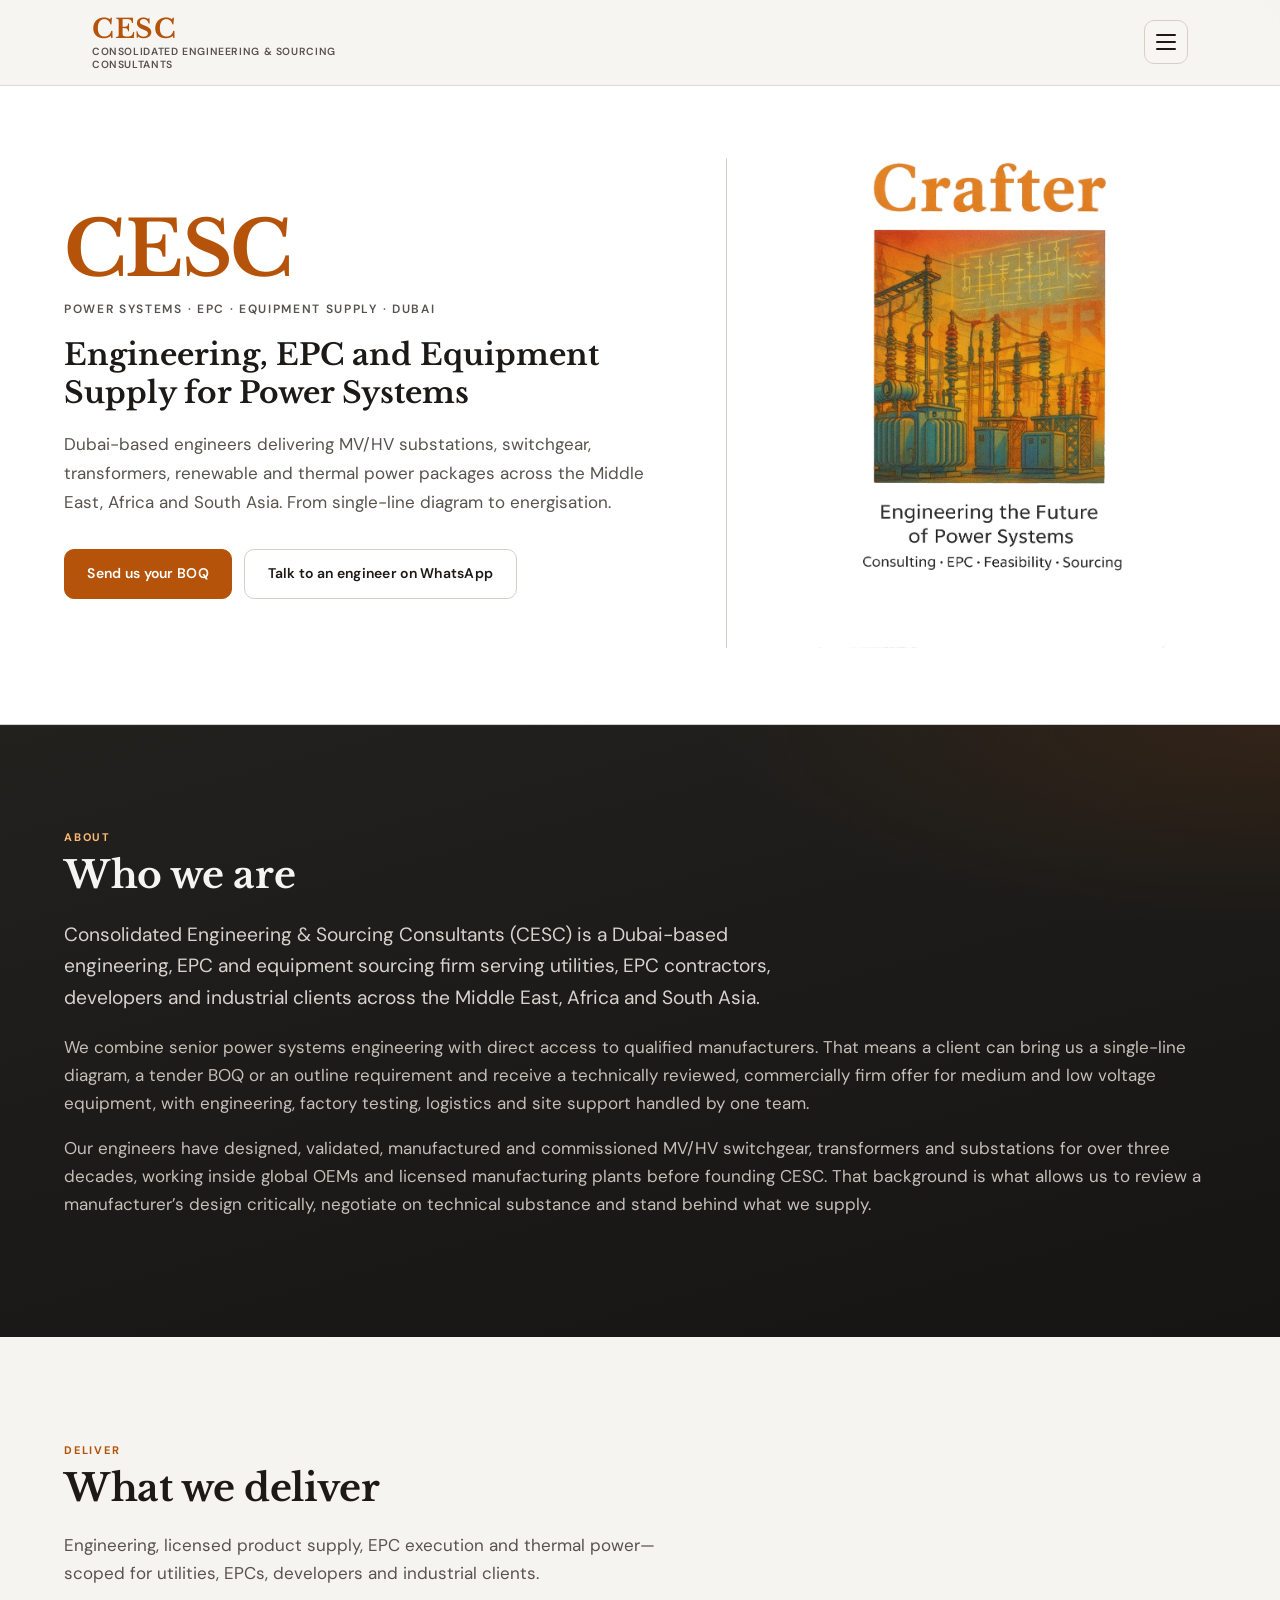
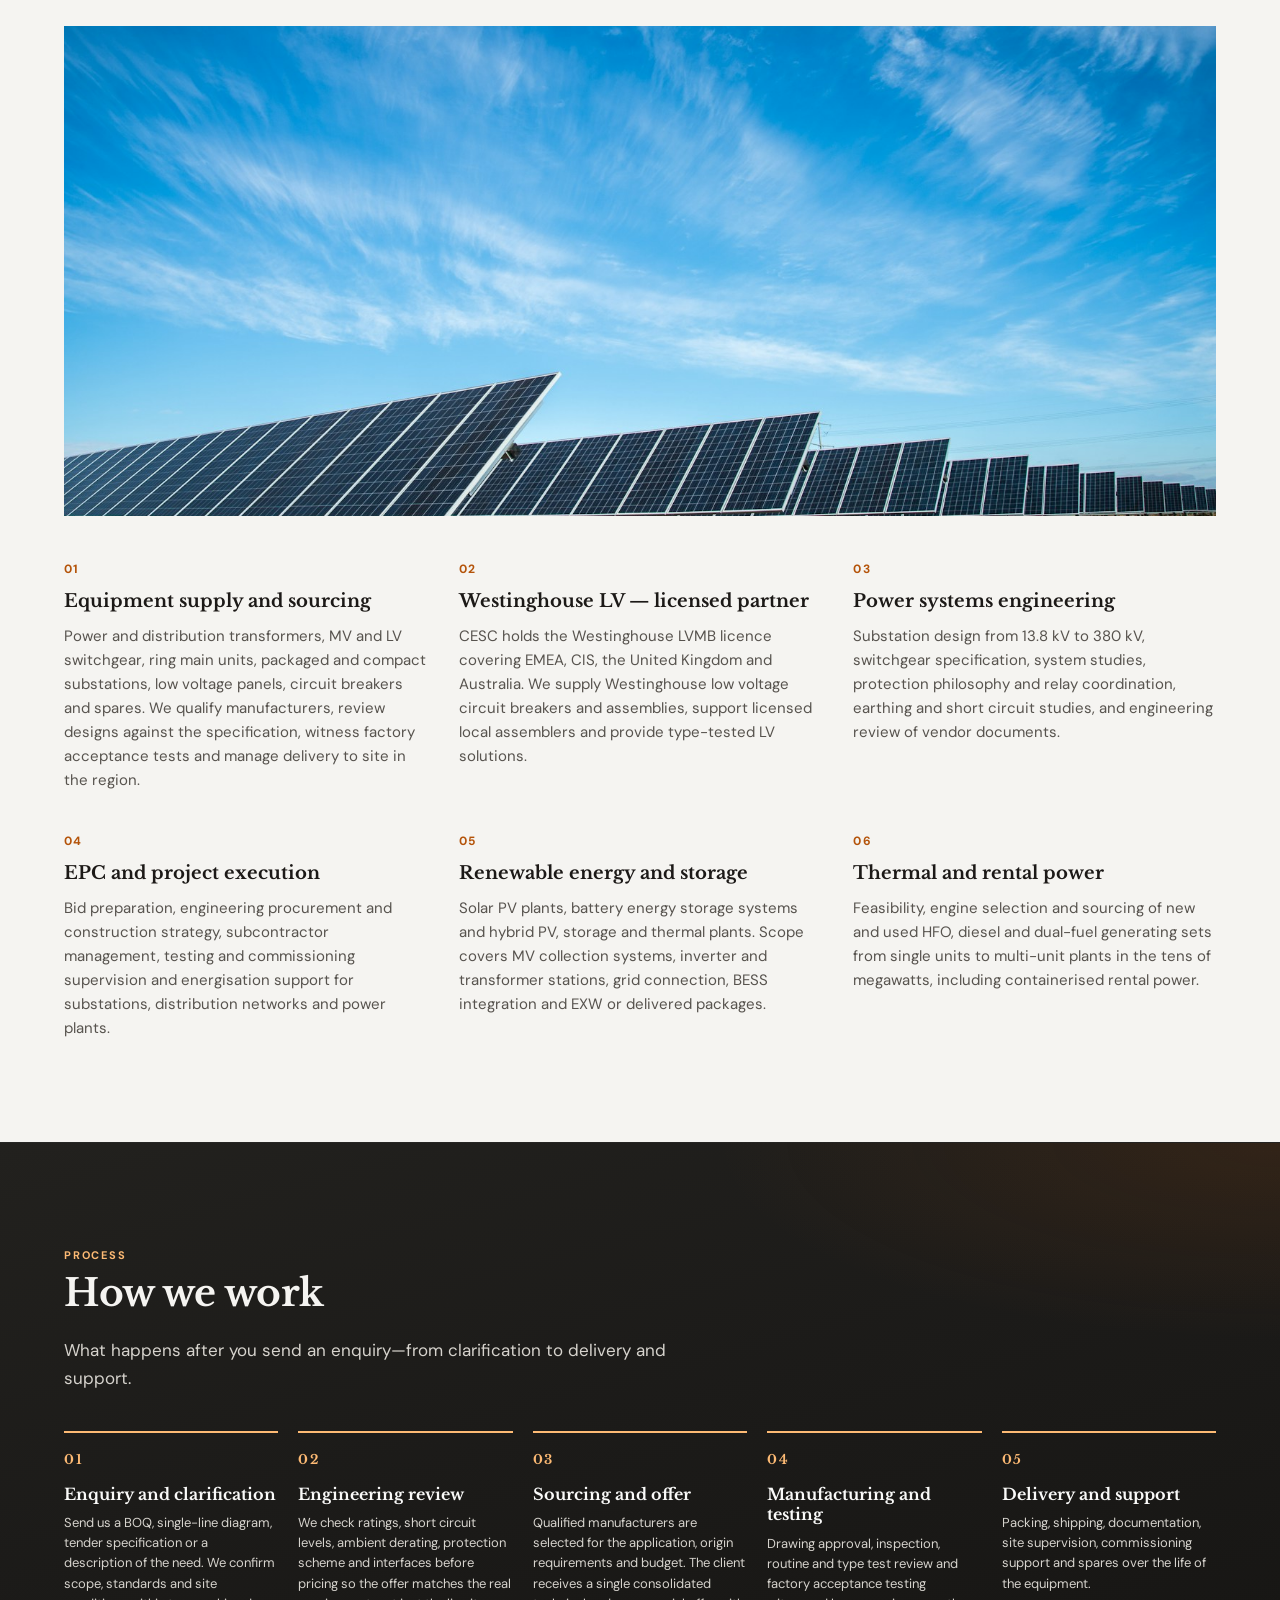
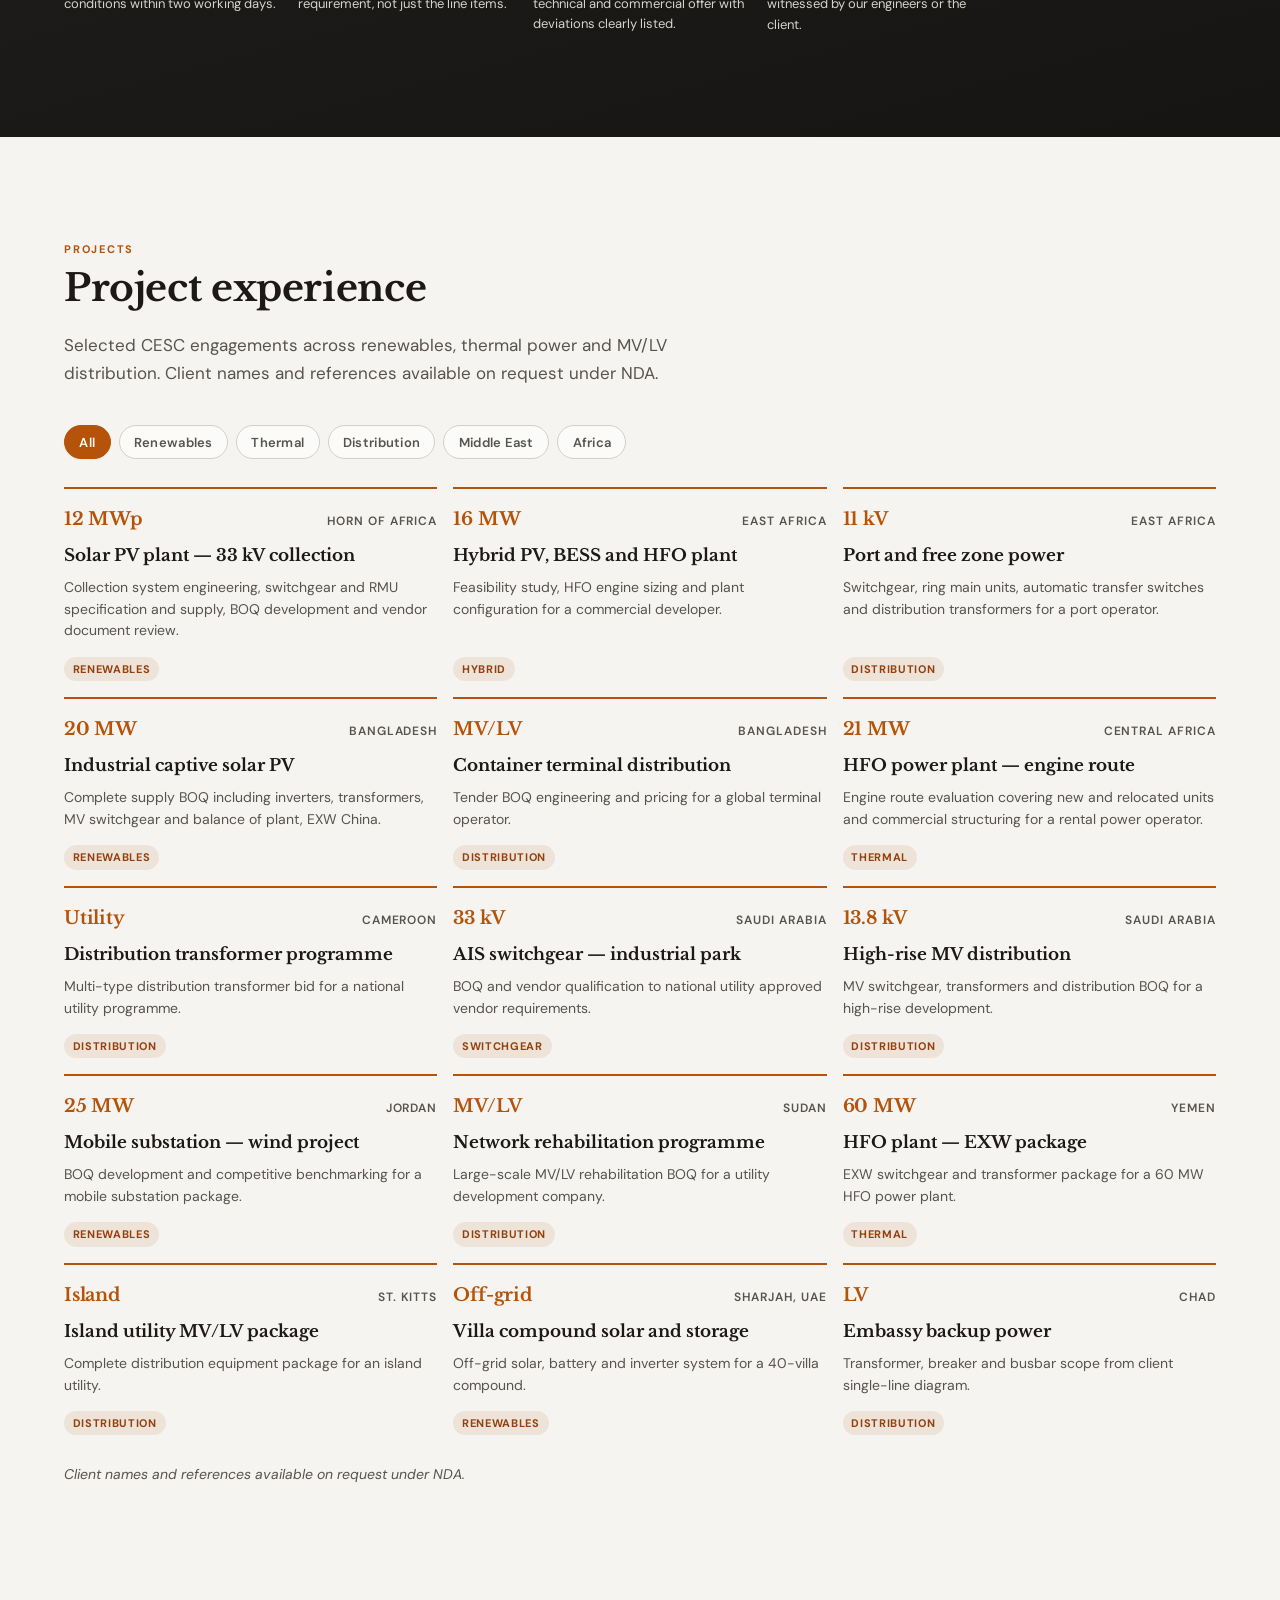
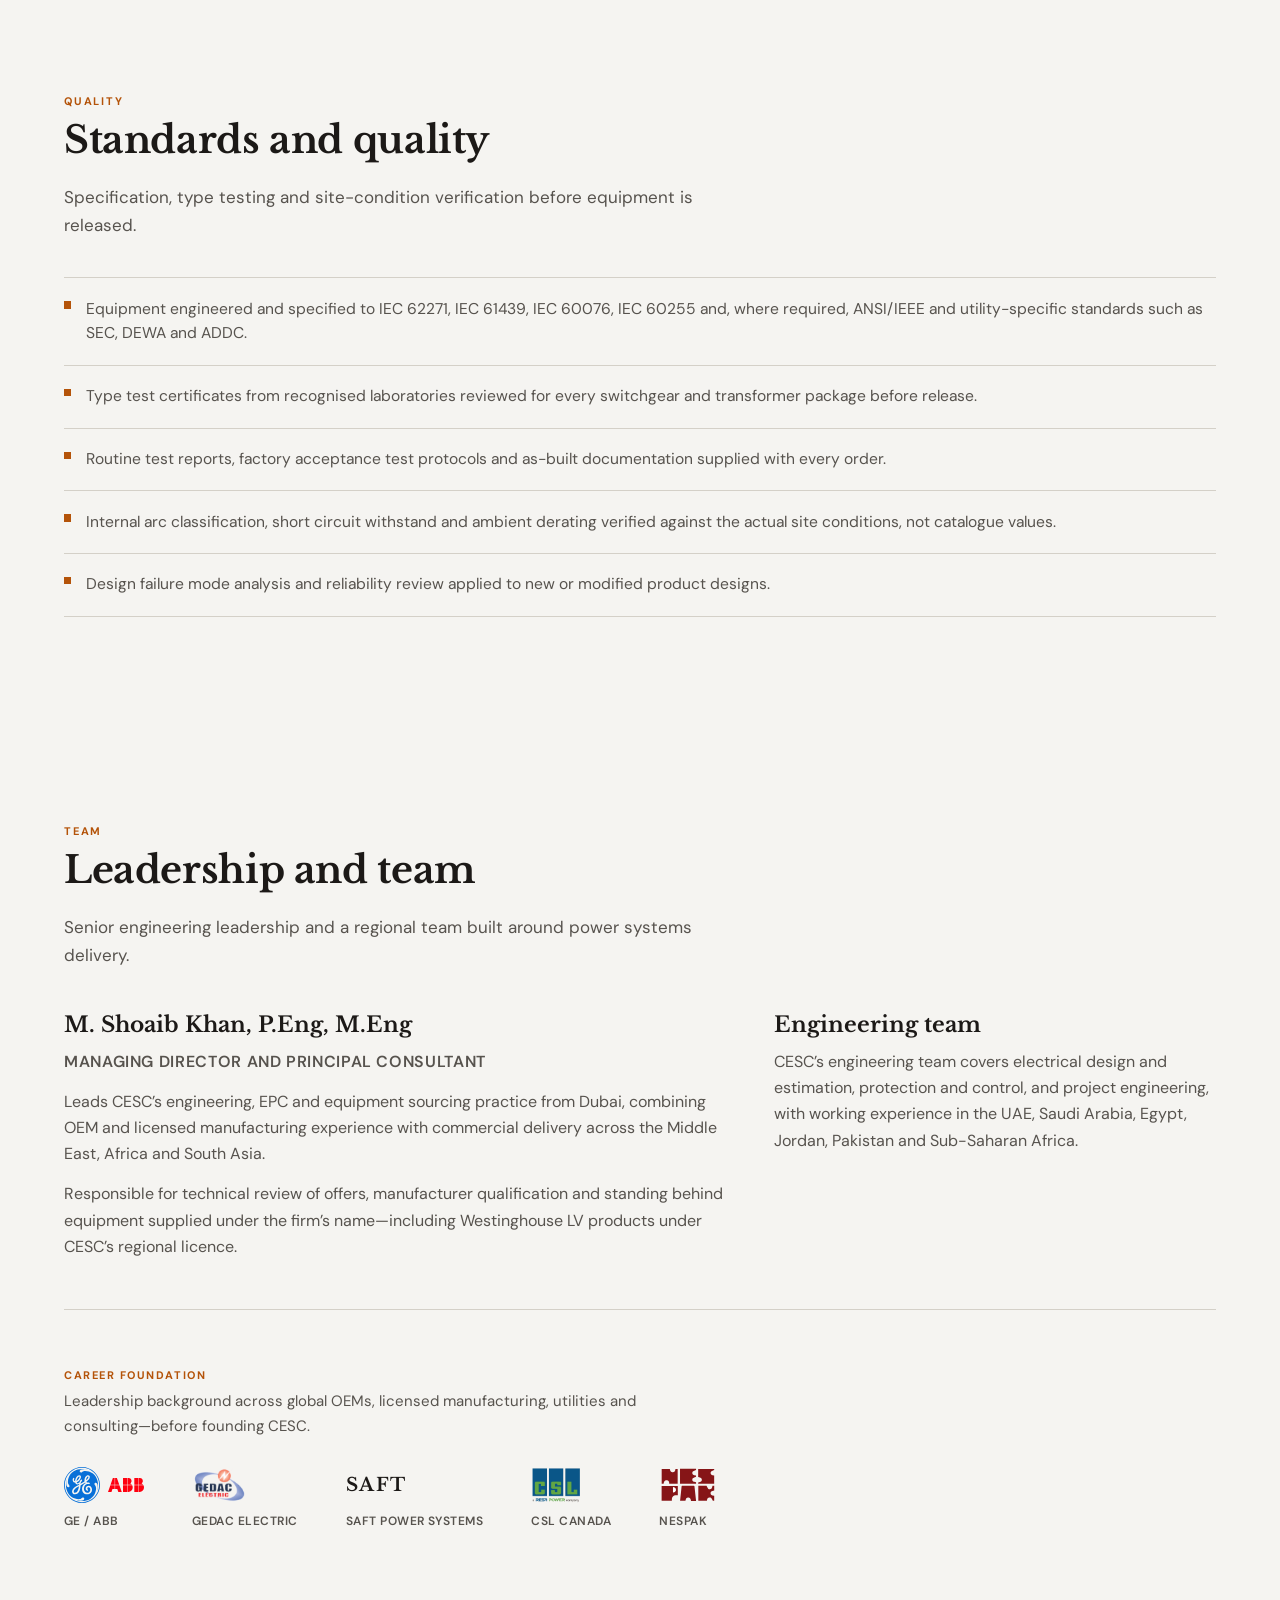
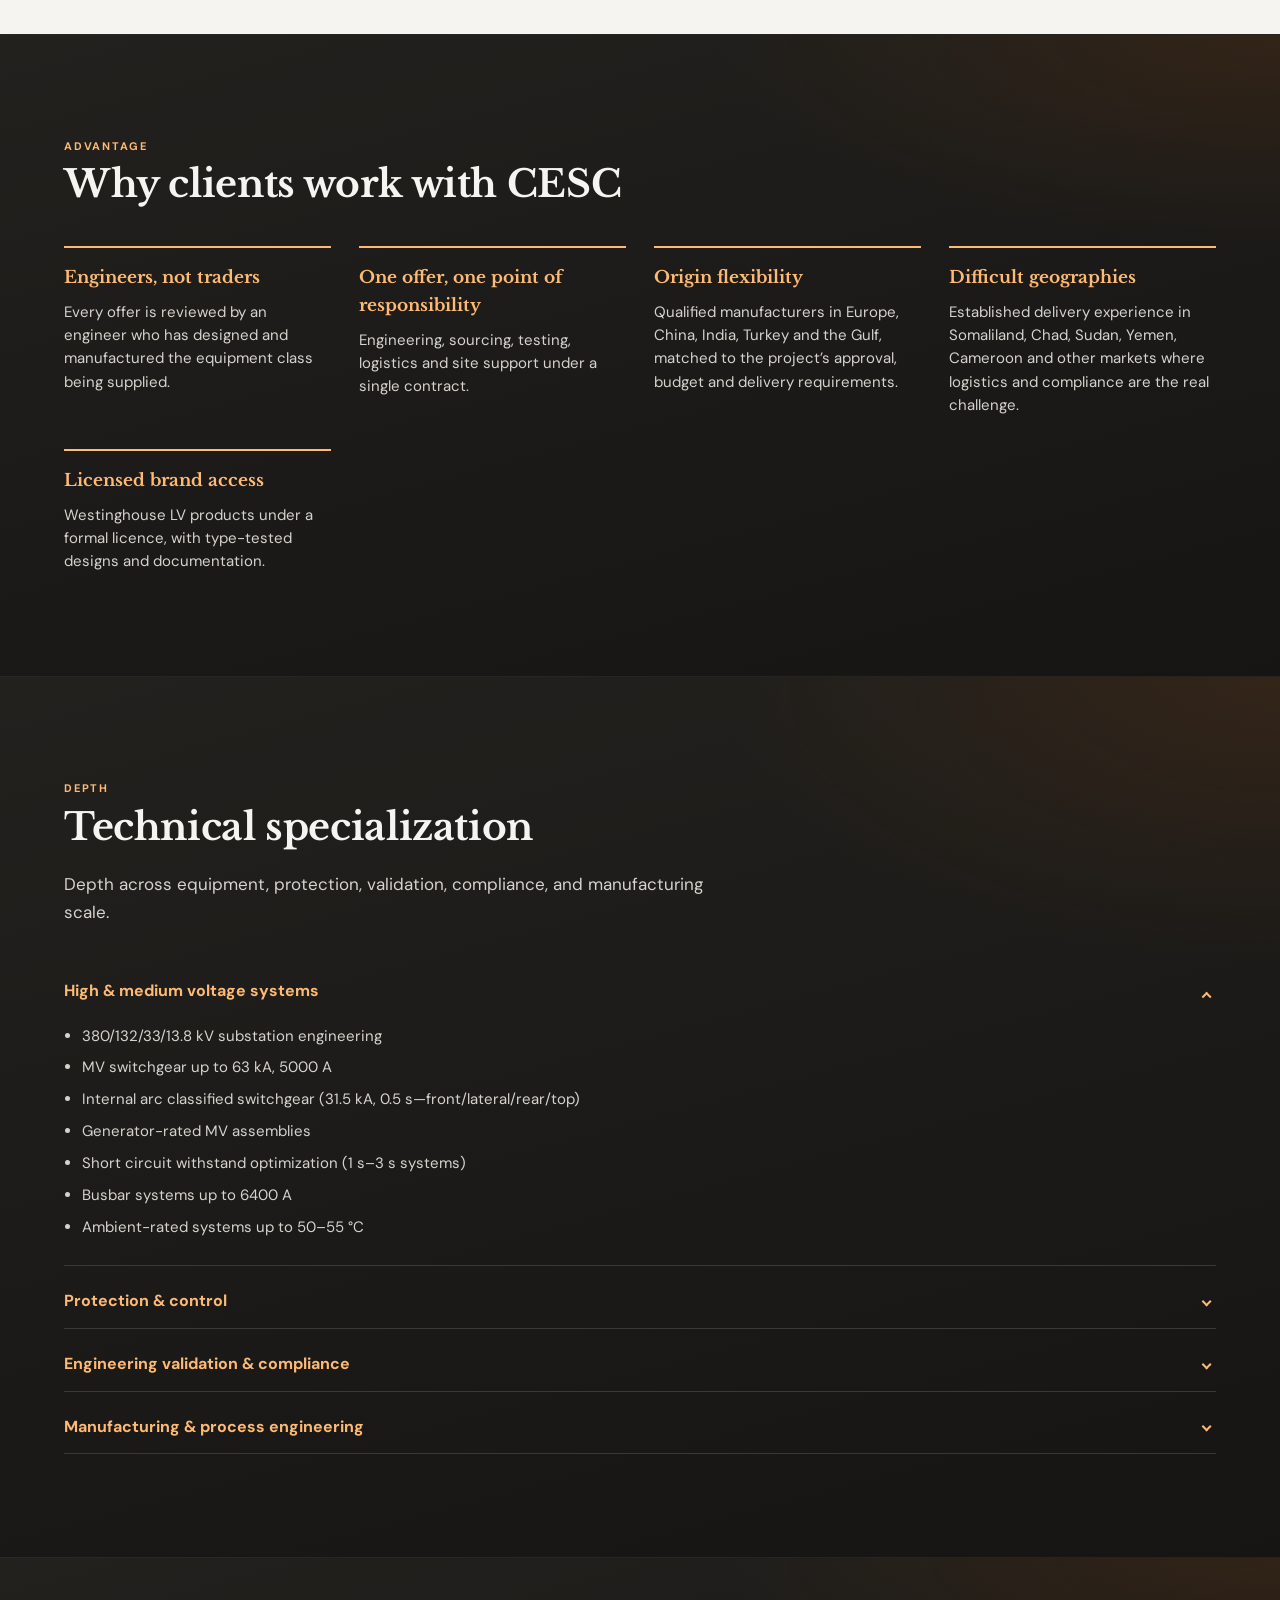
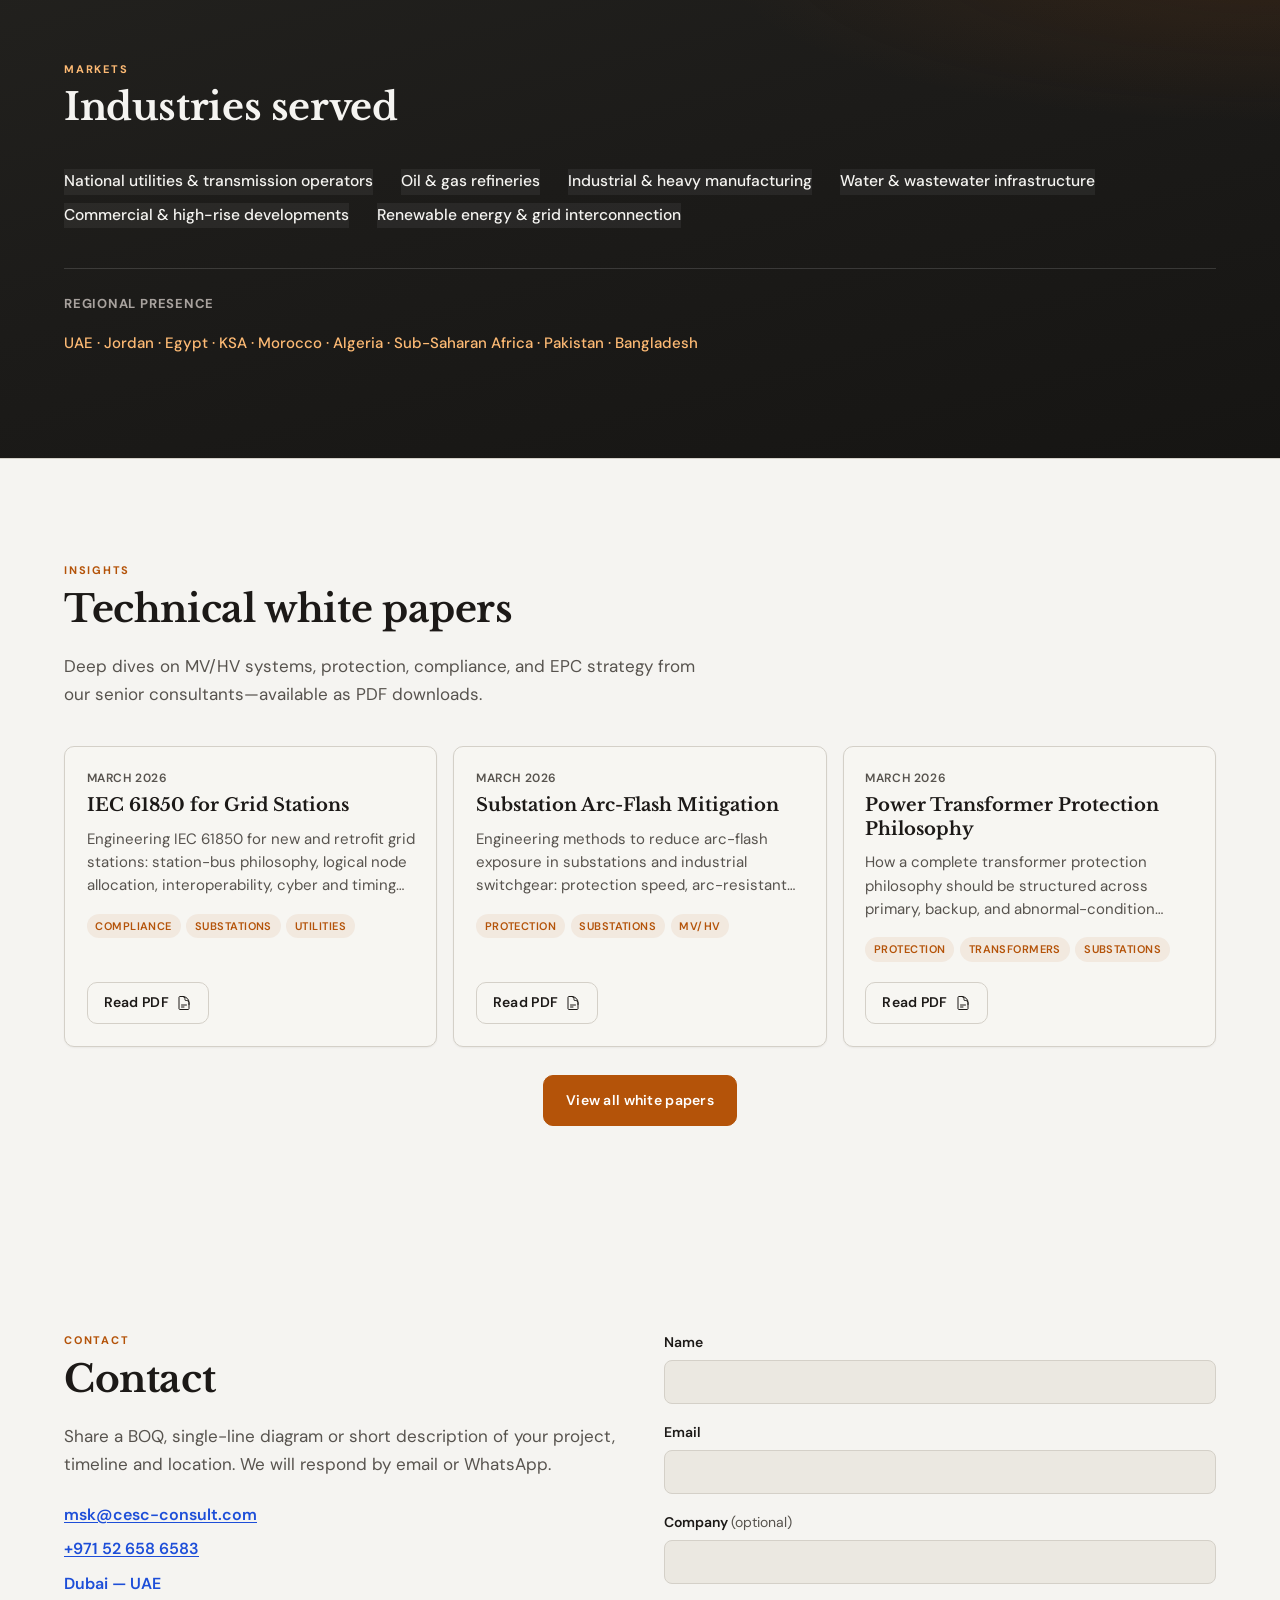
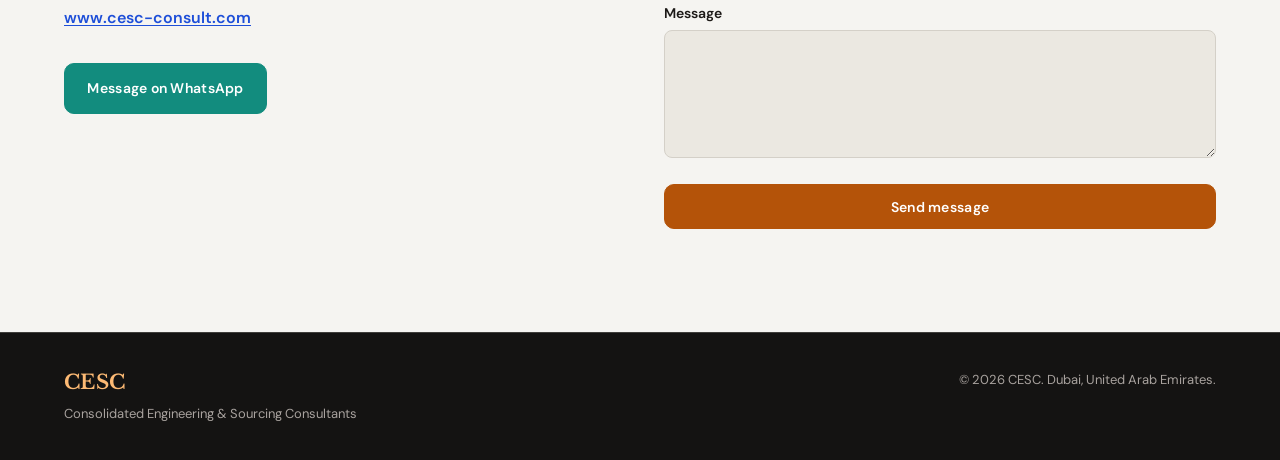
==== index.html @ c0171399 "Add a transparent PNG cutout of the hero brand artwork. Key out the flat gray field so only the lett" ====
<!DOCTYPE html>
<html lang="en">
<head>
  <meta charset="utf-8">
  <meta name="viewport" content="width=device-width, initial-scale=1">
  <title>Consolidated Engineering &amp; Sourcing Consultants (CESC) | Power Systems Engineering, EPC and Equipment Supply – Dubai</title>
  <meta name="description" content="CESC is a Dubai-based power systems engineering, EPC and equipment sourcing firm. MV/HV substations, switchgear, transformers, solar PV and BESS, HFO power plants and licensed Westinghouse LV products across the Middle East, Africa and South Asia.">
  <link rel="preconnect" href="https://fonts.googleapis.com">
  <link rel="preconnect" href="https://fonts.gstatic.com" crossorigin>
  <link href="https://fonts.googleapis.com/css2?family=DM+Sans:ital,opsz,wght@0,9..40,400;0,9..40,500;0,9..40,600;0,9..40,700;1,9..40,400&family=Libre+Baskerville:ital,wght@0,400;0,700;1,400&display=swap" rel="stylesheet">
  <link rel="stylesheet" href="styles.css">
</head>
<body>
  <a class="skip-link" href="#main">Skip to content</a>

  <div class="site-top" id="top">
    <div class="site-top-inner">
      <header class="site-header">
        <div class="header-inner">
          <a class="brand" href="#top" aria-label="Home">
            <span class="brand-mark">CESC</span>
            <span class="brand-sub">Consolidated Engineering &amp; Sourcing Consultants</span>
          </a>
          <button type="button" class="nav-toggle" aria-expanded="false" aria-controls="site-nav" aria-label="Open menu">
            <span class="nav-toggle-bar" aria-hidden="true"></span>
            <span class="nav-toggle-bar" aria-hidden="true"></span>
            <span class="nav-toggle-bar" aria-hidden="true"></span>
          </button>
        </div>
      </header>
      <!-- Sibling of sticky header (not inside it): fixed overlay uses the viewport on iOS/WebKit. -->
      <nav class="site-nav" id="site-nav" aria-label="Primary">
        <div class="site-nav__backdrop" aria-hidden="true"></div>
        <div class="site-nav__panel">
          <ul>
            <li><a href="#about">About</a></li>
            <li><a href="#services">What we deliver</a></li>
            <li><a href="#process">How we work</a></li>
            <li><a href="#projects">Projects</a></li>
            <li><a href="#standards">Standards</a></li>
            <li><a href="#leadership">Leadership</a></li>
            <li><a href="#why">Why CESC</a></li>
            <li><a href="whitepapers.html">White papers</a></li>
            <li><a href="#contact" class="nav-cta">Contact</a></li>
          </ul>
        </div>
      </nav>
    </div>
  </div>

  <main id="main">
    <section class="hero" aria-labelledby="hero-heading">
      <div class="hero-split">
        <div class="hero-content">
          <p class="hero-brand" aria-hidden="true">CESC</p>
          <p class="hero-eyebrow">Power Systems &middot; EPC &middot; Equipment Supply &middot; Dubai</p>
          <h1 id="hero-heading" class="hero-title">Engineering, EPC and Equipment Supply for Power Systems</h1>
          <p class="hero-lead">Dubai-based engineers delivering MV/HV substations, switchgear, transformers, renewable and thermal power packages across the Middle East, Africa and South Asia. From single-line diagram to energisation.</p>
          <div class="hero-actions">
            <a class="btn btn-primary" href="#contact">Send us your BOQ</a>
            <a class="btn btn-ghost" href="https://wa.me/971526586583?text=Hello%2C%20I%27d%20like%20to%20inquire%20about%20CESC%20services." target="_blank" rel="noopener noreferrer">Talk to an engineer on WhatsApp</a>
          </div>
        </div>
        <div class="hero-visual">
          <div class="hero-art-frame">
            <img src="assets/hero-brand.png" width="800" height="1200" alt="Power substation and electrical infrastructure illustration for CESC" decoding="async" fetchpriority="high">
          </div>
        </div>
      </div>
    </section>

    <section class="section section--dark section-about" id="about" aria-labelledby="about-heading">
      <div class="container">
        <div class="">
          <div class="section-heading">
            <span class="section-kicker">About</span>
            <h2 id="about-heading">Who we are</h2>
          </div>
          <p class="lead">Consolidated Engineering &amp; Sourcing Consultants (CESC) is a Dubai-based engineering, EPC and equipment sourcing firm serving utilities, EPC contractors, developers and industrial clients across the Middle East, Africa and South Asia.</p>
          <p>We combine senior power systems engineering with direct access to qualified manufacturers. That means a client can bring us a single-line diagram, a tender BOQ or an outline requirement and receive a technically reviewed, commercially firm offer for medium and low voltage equipment, with engineering, factory testing, logistics and site support handled by one team.</p>
          <p>Our engineers have designed, validated, manufactured and commissioned MV/HV switchgear, transformers and substations for over three decades, working inside global OEMs and licensed manufacturing plants before founding CESC. That background is what allows us to review a manufacturer&rsquo;s design critically, negotiate on technical substance and stand behind what we supply.</p>
        </div>
      </div>
    </section>

    <section class="section section--light section-services" id="services" aria-labelledby="services-heading">
      <div class="container">
        <div class="section-head">
          <div class="section-heading">
            <span class="section-kicker">Deliver</span>
            <h2 id="services-heading">What we deliver</h2>
          </div>
          <p class="section-intro">Engineering, licensed product supply, EPC execution and thermal power&mdash;scoped for utilities, EPCs, developers and industrial clients.</p>
        </div>
        <figure class="deliver-banner">
          <img src="assets/photos/services-banner.jpg" width="1600" height="1065" alt="Utility-scale solar array under sky, representing grid and renewable integration" decoding="async" loading="lazy">
        </figure>
        <ul class="deliver-grid">
          <li class="deliver-item">
            <span class="deliver-item__index" aria-hidden="true">01</span>
            <h3>Equipment supply and sourcing</h3>
            <p>Power and distribution transformers, MV and LV switchgear, ring main units, packaged and compact substations, low voltage panels, circuit breakers and spares. We qualify manufacturers, review designs against the specification, witness factory acceptance tests and manage delivery to site in the region.</p>
          </li>
          <li class="deliver-item">
            <span class="deliver-item__index" aria-hidden="true">02</span>
            <h3>Westinghouse LV &mdash; licensed partner</h3>
            <p>CESC holds the Westinghouse LVMB licence covering EMEA, CIS, the United Kingdom and Australia. We supply Westinghouse low voltage circuit breakers and assemblies, support licensed local assemblers and provide type-tested LV solutions.</p>
          </li>
          <li class="deliver-item">
            <span class="deliver-item__index" aria-hidden="true">03</span>
            <h3>Power systems engineering</h3>
            <p>Substation design from 13.8&nbsp;kV to 380&nbsp;kV, switchgear specification, system studies, protection philosophy and relay coordination, earthing and short circuit studies, and engineering review of vendor documents.</p>
          </li>
          <li class="deliver-item">
            <span class="deliver-item__index" aria-hidden="true">04</span>
            <h3>EPC and project execution</h3>
            <p>Bid preparation, engineering procurement and construction strategy, subcontractor management, testing and commissioning supervision and energisation support for substations, distribution networks and power plants.</p>
          </li>
          <li class="deliver-item">
            <span class="deliver-item__index" aria-hidden="true">05</span>
            <h3>Renewable energy and storage</h3>
            <p>Solar PV plants, battery energy storage systems and hybrid PV, storage and thermal plants. Scope covers MV collection systems, inverter and transformer stations, grid connection, BESS integration and EXW or delivered packages.</p>
          </li>
          <li class="deliver-item">
            <span class="deliver-item__index" aria-hidden="true">06</span>
            <h3>Thermal and rental power</h3>
            <p>Feasibility, engine selection and sourcing of new and used HFO, diesel and dual-fuel generating sets from single units to multi-unit plants in the tens of megawatts, including containerised rental power.</p>
          </li>
        </ul>
      </div>
    </section>

    <section class="section section--dark section-process" id="process" aria-labelledby="process-heading">
      <div class="container">
        <div class="section-head">
          <div class="section-heading">
            <span class="section-kicker">Process</span>
            <h2 id="process-heading">How we work</h2>
          </div>
          <p class="section-intro">What happens after you send an enquiry&mdash;from clarification to delivery and support.</p>
        </div>
        <ol class="process-steps">
          <li class="process-step">
            <span class="process-step__num" aria-hidden="true">01</span>
            <h3>Enquiry and clarification</h3>
            <p>Send us a BOQ, single-line diagram, tender specification or a description of the need. We confirm scope, standards and site conditions within two working days.</p>
          </li>
          <li class="process-step">
            <span class="process-step__num" aria-hidden="true">02</span>
            <h3>Engineering review</h3>
            <p>We check ratings, short circuit levels, ambient derating, protection scheme and interfaces before pricing so the offer matches the real requirement, not just the line items.</p>
          </li>
          <li class="process-step">
            <span class="process-step__num" aria-hidden="true">03</span>
            <h3>Sourcing and offer</h3>
            <p>Qualified manufacturers are selected for the application, origin requirements and budget. The client receives a single consolidated technical and commercial offer with deviations clearly listed.</p>
          </li>
          <li class="process-step">
            <span class="process-step__num" aria-hidden="true">04</span>
            <h3>Manufacturing and testing</h3>
            <p>Drawing approval, inspection, routine and type test review and factory acceptance testing witnessed by our engineers or the client.</p>
          </li>
          <li class="process-step">
            <span class="process-step__num" aria-hidden="true">05</span>
            <h3>Delivery and support</h3>
            <p>Packing, shipping, documentation, site supervision, commissioning support and spares over the life of the equipment.</p>
          </li>
        </ol>
      </div>
    </section>

    <section class="section section--light section-projects" id="projects" aria-labelledby="projects-heading">
      <div class="container">
        <header class="section-head">
          <div class="section-heading">
            <span class="section-kicker">Projects</span>
            <h2 id="projects-heading">Project experience</h2>
          </div>
          <p class="section-intro">Selected CESC engagements across renewables, thermal power and MV/LV distribution. Client names and references available on request under NDA.</p>
        </header>
        <div class="project-toolbar" role="group" aria-label="Filter projects by type">
          <button type="button" class="project-filter is-active" data-filter="all" aria-pressed="true">All</button>
          <button type="button" class="project-filter" data-filter="renewables" aria-pressed="false">Renewables</button>
          <button type="button" class="project-filter" data-filter="thermal" aria-pressed="false">Thermal</button>
          <button type="button" class="project-filter" data-filter="distribution" aria-pressed="false">Distribution</button>
          <button type="button" class="project-filter" data-filter="middle-east" aria-pressed="false">Middle East</button>
          <button type="button" class="project-filter" data-filter="africa" aria-pressed="false">Africa</button>
        </div>
        <ul class="project-grid" id="project-grid">
          <li class="project-card" data-tags="renewables africa">
            <div class="project-card__meta">
              <span class="project-card__metric">12 MWp</span>
              <span class="project-card__place">Horn of Africa</span>
            </div>
            <h3 class="project-card__title">Solar PV plant — 33&nbsp;kV collection</h3>
            <p class="project-card__body">Collection system engineering, switchgear and RMU specification and supply, BOQ development and vendor document review.</p>
            <span class="project-card__tag">Renewables</span>
          </li>
          <li class="project-card" data-tags="renewables thermal africa">
            <div class="project-card__meta">
              <span class="project-card__metric">16 MW</span>
              <span class="project-card__place">East Africa</span>
            </div>
            <h3 class="project-card__title">Hybrid PV, BESS and HFO plant</h3>
            <p class="project-card__body">Feasibility study, HFO engine sizing and plant configuration for a commercial developer.</p>
            <span class="project-card__tag">Hybrid</span>
          </li>
          <li class="project-card" data-tags="distribution africa">
            <div class="project-card__meta">
              <span class="project-card__metric">11 kV</span>
              <span class="project-card__place">East Africa</span>
            </div>
            <h3 class="project-card__title">Port and free zone power</h3>
            <p class="project-card__body">Switchgear, ring main units, automatic transfer switches and distribution transformers for a port operator.</p>
            <span class="project-card__tag">Distribution</span>
          </li>
          <li class="project-card" data-tags="renewables">
            <div class="project-card__meta">
              <span class="project-card__metric">20 MW</span>
              <span class="project-card__place">Bangladesh</span>
            </div>
            <h3 class="project-card__title">Industrial captive solar PV</h3>
            <p class="project-card__body">Complete supply BOQ including inverters, transformers, MV switchgear and balance of plant, EXW China.</p>
            <span class="project-card__tag">Renewables</span>
          </li>
          <li class="project-card" data-tags="distribution">
            <div class="project-card__meta">
              <span class="project-card__metric">MV/LV</span>
              <span class="project-card__place">Bangladesh</span>
            </div>
            <h3 class="project-card__title">Container terminal distribution</h3>
            <p class="project-card__body">Tender BOQ engineering and pricing for a global terminal operator.</p>
            <span class="project-card__tag">Distribution</span>
          </li>
          <li class="project-card" data-tags="thermal africa">
            <div class="project-card__meta">
              <span class="project-card__metric">21 MW</span>
              <span class="project-card__place">Central Africa</span>
            </div>
            <h3 class="project-card__title">HFO power plant — engine route</h3>
            <p class="project-card__body">Engine route evaluation covering new and relocated units and commercial structuring for a rental power operator.</p>
            <span class="project-card__tag">Thermal</span>
          </li>
          <li class="project-card" data-tags="distribution africa">
            <div class="project-card__meta">
              <span class="project-card__metric">Utility</span>
              <span class="project-card__place">Cameroon</span>
            </div>
            <h3 class="project-card__title">Distribution transformer programme</h3>
            <p class="project-card__body">Multi-type distribution transformer bid for a national utility programme.</p>
            <span class="project-card__tag">Distribution</span>
          </li>
          <li class="project-card" data-tags="distribution middle-east">
            <div class="project-card__meta">
              <span class="project-card__metric">33 kV</span>
              <span class="project-card__place">Saudi Arabia</span>
            </div>
            <h3 class="project-card__title">AIS switchgear — industrial park</h3>
            <p class="project-card__body">BOQ and vendor qualification to national utility approved vendor requirements.</p>
            <span class="project-card__tag">Switchgear</span>
          </li>
          <li class="project-card" data-tags="distribution middle-east">
            <div class="project-card__meta">
              <span class="project-card__metric">13.8 kV</span>
              <span class="project-card__place">Saudi Arabia</span>
            </div>
            <h3 class="project-card__title">High-rise MV distribution</h3>
            <p class="project-card__body">MV switchgear, transformers and distribution BOQ for a high-rise development.</p>
            <span class="project-card__tag">Distribution</span>
          </li>
          <li class="project-card" data-tags="renewables middle-east">
            <div class="project-card__meta">
              <span class="project-card__metric">25 MW</span>
              <span class="project-card__place">Jordan</span>
            </div>
            <h3 class="project-card__title">Mobile substation — wind project</h3>
            <p class="project-card__body">BOQ development and competitive benchmarking for a mobile substation package.</p>
            <span class="project-card__tag">Renewables</span>
          </li>
          <li class="project-card" data-tags="distribution africa">
            <div class="project-card__meta">
              <span class="project-card__metric">MV/LV</span>
              <span class="project-card__place">Sudan</span>
            </div>
            <h3 class="project-card__title">Network rehabilitation programme</h3>
            <p class="project-card__body">Large-scale MV/LV rehabilitation BOQ for a utility development company.</p>
            <span class="project-card__tag">Distribution</span>
          </li>
          <li class="project-card" data-tags="thermal middle-east">
            <div class="project-card__meta">
              <span class="project-card__metric">60 MW</span>
              <span class="project-card__place">Yemen</span>
            </div>
            <h3 class="project-card__title">HFO plant — EXW package</h3>
            <p class="project-card__body">EXW switchgear and transformer package for a 60&nbsp;MW HFO power plant.</p>
            <span class="project-card__tag">Thermal</span>
          </li>
          <li class="project-card" data-tags="distribution">
            <div class="project-card__meta">
              <span class="project-card__metric">Island</span>
              <span class="project-card__place">St. Kitts</span>
            </div>
            <h3 class="project-card__title">Island utility MV/LV package</h3>
            <p class="project-card__body">Complete distribution equipment package for an island utility.</p>
            <span class="project-card__tag">Distribution</span>
          </li>
          <li class="project-card" data-tags="renewables middle-east">
            <div class="project-card__meta">
              <span class="project-card__metric">Off-grid</span>
              <span class="project-card__place">Sharjah, UAE</span>
            </div>
            <h3 class="project-card__title">Villa compound solar and storage</h3>
            <p class="project-card__body">Off-grid solar, battery and inverter system for a 40-villa compound.</p>
            <span class="project-card__tag">Renewables</span>
          </li>
          <li class="project-card" data-tags="distribution africa">
            <div class="project-card__meta">
              <span class="project-card__metric">LV</span>
              <span class="project-card__place">Chad</span>
            </div>
            <h3 class="project-card__title">Embassy backup power</h3>
            <p class="project-card__body">Transformer, breaker and busbar scope from client single-line diagram.</p>
            <span class="project-card__tag">Distribution</span>
          </li>
        </ul>
        <p class="projects-empty" id="projects-empty" hidden>No projects match this filter.</p>
        <p class="projects-note">Client names and references available on request under NDA.</p>
      </div>
    </section>

    <section class="section section--light section-standards" id="standards" aria-labelledby="standards-heading">
      <div class="container">
        <div class="section-head">
          <div class="section-heading">
            <span class="section-kicker">Quality</span>
            <h2 id="standards-heading">Standards and quality</h2>
          </div>
          <p class="section-intro">Specification, type testing and site-condition verification before equipment is released.</p>
        </div>
        <ul class="standards-list">
          <li>Equipment engineered and specified to IEC&nbsp;62271, IEC&nbsp;61439, IEC&nbsp;60076, IEC&nbsp;60255 and, where required, ANSI/IEEE and utility-specific standards such as SEC, DEWA and ADDC.</li>
          <li>Type test certificates from recognised laboratories reviewed for every switchgear and transformer package before release.</li>
          <li>Routine test reports, factory acceptance test protocols and as-built documentation supplied with every order.</li>
          <li>Internal arc classification, short circuit withstand and ambient derating verified against the actual site conditions, not catalogue values.</li>
          <li>Design failure mode analysis and reliability review applied to new or modified product designs.</li>
        </ul>
      </div>
    </section>

    <section class="section section--light section-leadership" id="leadership" aria-labelledby="leadership-heading">
      <div class="container">
        <div class="section-head">
          <div class="section-heading">
            <span class="section-kicker">Team</span>
            <h2 id="leadership-heading">Leadership and team</h2>
          </div>
          <p class="section-intro">Senior engineering leadership and a regional team built around power systems delivery.</p>
        </div>
        <div class="leadership-layout">
          <article class="leadership-md">
            <h3>M. Shoaib Khan, P.Eng, M.Eng</h3>
            <p class="leadership-md__role">Managing Director and Principal Consultant</p>
            <p>Leads CESC&rsquo;s engineering, EPC and equipment sourcing practice from Dubai, combining OEM and licensed manufacturing experience with commercial delivery across the Middle East, Africa and South Asia.</p>
            <p>Responsible for technical review of offers, manufacturer qualification and standing behind equipment supplied under the firm&rsquo;s name&mdash;including Westinghouse LV products under CESC&rsquo;s regional licence.</p>
          </article>
          <article class="leadership-team-copy">
            <h3>Engineering team</h3>
            <p>CESC&rsquo;s engineering team covers electrical design and estimation, protection and control, and project engineering, with working experience in the UAE, Saudi Arabia, Egypt, Jordan, Pakistan and Sub-Saharan Africa.</p>
          </article>
        </div>
        <div class="logo-strip-block">
          <p class="logo-strip-label">Career foundation</p>
          <p class="logo-strip-intro">Leadership background across global OEMs, licensed manufacturing, utilities and consulting&mdash;before founding CESC.</p>
          <ul class="logo-strip" aria-label="Organizations from leadership careers">
            <li>
              <div class="logo-strip__marks">
                <img src="assets/logos/ge.svg" width="72" height="72" alt="General Electric" decoding="async" loading="lazy">
                <img src="assets/logos/abb.svg" width="72" height="72" alt="ABB" decoding="async" loading="lazy">
              </div>
              <span>GE / ABB</span>
            </li>
            <li>
              <img src="assets/logos/gedac.png" width="120" height="48" alt="Gedac Electric" decoding="async" loading="lazy">
              <span>Gedac Electric</span>
            </li>
            <li>
              <span class="logo-strip__textmark" aria-hidden="true">SAFT</span>
              <span>SAFT Power Systems</span>
            </li>
            <li>
              <picture>
                <source srcset="assets/logos/csl.avif" type="image/avif">
                <img src="assets/logos/csl.png" width="120" height="48" alt="Commercial Switchgear Limited" decoding="async" loading="lazy">
              </picture>
              <span>CSL Canada</span>
            </li>
            <li>
              <img src="assets/logos/nespak.svg" width="120" height="48" alt="NESPAK" decoding="async" loading="lazy">
              <span>NESPAK</span>
            </li>
          </ul>
        </div>
      </div>
    </section>

    <section class="section section--dark section-why" id="why" aria-labelledby="why-heading">
      <div class="container">
        <div class="section-head">
          <div class="section-heading">
            <span class="section-kicker">Advantage</span>
            <h2 id="why-heading">Why clients work with CESC</h2>
          </div>
        </div>
        <ul class="why-list">
          <li>
            <h3>Engineers, not traders</h3>
            <p>Every offer is reviewed by an engineer who has designed and manufactured the equipment class being supplied.</p>
          </li>
          <li>
            <h3>One offer, one point of responsibility</h3>
            <p>Engineering, sourcing, testing, logistics and site support under a single contract.</p>
          </li>
          <li>
            <h3>Origin flexibility</h3>
            <p>Qualified manufacturers in Europe, China, India, Turkey and the Gulf, matched to the project&rsquo;s approval, budget and delivery requirements.</p>
          </li>
          <li>
            <h3>Difficult geographies</h3>
            <p>Established delivery experience in Somaliland, Chad, Sudan, Yemen, Cameroon and other markets where logistics and compliance are the real challenge.</p>
          </li>
          <li>
            <h3>Licensed brand access</h3>
            <p>Westinghouse LV products under a formal licence, with type-tested designs and documentation.</p>
          </li>
        </ul>
      </div>
    </section>

    <section class="section section--dark section-expertise" id="expertise" aria-labelledby="expertise-heading">
      <div class="container">
        <div class="section-head">
          <div class="section-heading">
            <span class="section-kicker">Depth</span>
            <h2 id="expertise-heading">Technical specialization</h2>
          </div>
          <p class="section-intro">Depth across equipment, protection, validation, compliance, and manufacturing scale.</p>
        </div>
        <div class="expertise-accordion-stack" role="region" aria-label="Technical specialization topics">
          <details class="expertise-accordion" open>
            <summary class="expertise-accordion__summary">High &amp; medium voltage systems</summary>
            <div class="expertise-accordion__body">
              <ul>
                <li>380/132/33/13.8&nbsp;kV substation engineering</li>
                <li>MV switchgear up to 63&nbsp;kA, 5000&nbsp;A</li>
                <li>Internal arc classified switchgear (31.5&nbsp;kA, 0.5&nbsp;s&mdash;front/lateral/rear/top)</li>
                <li>Generator-rated MV assemblies</li>
                <li>Short circuit withstand optimization (1&nbsp;s&ndash;3&nbsp;s systems)</li>
                <li>Busbar systems up to 6400&nbsp;A</li>
                <li>Ambient-rated systems up to 50&ndash;55&nbsp;&deg;C</li>
              </ul>
            </div>
          </details>
          <details class="expertise-accordion">
            <summary class="expertise-accordion__summary">Protection &amp; control</summary>
            <div class="expertise-accordion__body">
              <ul>
                <li>Protection philosophy development</li>
                <li>Relay coordination and interlocking architecture</li>
                <li>Striker fuse monitoring integration</li>
                <li>IEC / ANSI compliance validation</li>
                <li>Utility approval and certification strategy</li>
                <li>Testing, commissioning, and site energization supervision</li>
              </ul>
            </div>
          </details>
          <details class="expertise-accordion">
            <summary class="expertise-accordion__summary">Engineering validation &amp; compliance</summary>
            <div class="expertise-accordion__body">
              <ul>
                <li>Type testing supervision and certification review</li>
                <li>DFMEA / PFMEA implementation</li>
                <li>MTBF performance optimization</li>
                <li>Design verification and re-engineering for cost-performance balance</li>
                <li>Arc mitigation methodologies</li>
                <li>Regulatory compliance (ISO, CSA, UL, OSHA)</li>
              </ul>
            </div>
          </details>
          <details class="expertise-accordion">
            <summary class="expertise-accordion__summary">Manufacturing &amp; process engineering</summary>
            <div class="expertise-accordion__body">
              <ul>
                <li>Manufacturing facility leadership (10,000+ m<sup>2</sup> scale operations)</li>
                <li>Development engineering and new product introduction</li>
                <li>CAPEX planning and control (multi-million-dollar budgets)</li>
                <li>Production line restructuring and lead-time reduction</li>
                <li>Inventory and material flow optimization</li>
                <li>Facilities maintenance strategy</li>
              </ul>
            </div>
          </details>
        </div>
      </div>
    </section>

    <section class="section section--dark section-industries" id="industries" aria-labelledby="industries-heading">
      <div class="container">
        <div class="section-head">
          <div class="section-heading">
            <span class="section-kicker">Markets</span>
            <h2 id="industries-heading">Industries served</h2>
          </div>
        </div>
        <ul class="industry-tags">
          <li>National utilities &amp; transmission operators</li>
          <li>Oil &amp; gas refineries</li>
          <li>Industrial &amp; heavy manufacturing</li>
          <li>Water &amp; wastewater infrastructure</li>
          <li>Commercial &amp; high-rise developments</li>
          <li>Renewable energy &amp; grid interconnection</li>
        </ul>
        <div class="regions">
          <h3 class="h3-quiet">Regional presence</h3>
          <p>UAE &middot; Jordan &middot; Egypt &middot; KSA &middot; Morocco &middot; Algeria &middot; Sub-Saharan Africa &middot; Pakistan &middot; Bangladesh</p>
        </div>
      </div>
    </section>

    <section class="section section--light section-whitepapers-teaser" id="whitepapers" aria-labelledby="whitepapers-heading">
      <div class="container">
        <header class="section-head">
          <div class="section-heading">
            <span class="section-kicker">Insights</span>
            <h2 id="whitepapers-heading">Technical white papers</h2>
          </div>
          <p class="section-intro">Deep dives on MV/HV systems, protection, compliance, and EPC strategy from our senior consultants&mdash;available as PDF downloads.</p>
        </header>
        <div class="whitepapers-teaser-grid" id="featured-whitepapers" aria-labelledby="whitepapers-heading"></div>
        <p class="whitepapers-teaser-cta">
          <a class="btn btn-primary" href="whitepapers.html">View all white papers</a>
        </p>
      </div>
    </section>

    <section class="section section--light section-contact" id="contact" aria-labelledby="contact-heading">
      <div class="container contact-layout">
        <div class="contact-copy">
          <div class="section-heading">
            <span class="section-kicker">Contact</span>
            <h2 id="contact-heading">Contact</h2>
          </div>
          <p>Share a BOQ, single-line diagram or short description of your project, timeline and location. We will respond by email or WhatsApp.</p>
          <ul class="contact-details">
            <li><a href="mailto:msk@cesc-consult.com">msk@cesc-consult.com</a></li>
            <li><a href="tel:+971526586583">+971 52 658 6583</a></li>
            <li><span class="contact-location">Dubai &mdash; UAE</span></li>
            <li><a href="https://www.cesc-consult.com" rel="noopener">www.cesc-consult.com</a></li>
          </ul>
          <a class="btn btn-whatsapp" href="https://wa.me/971526586583?text=Hello%2C%20I%27d%20like%20to%20inquire%20about%20CESC%20services." target="_blank" rel="noopener noreferrer">Message on WhatsApp</a>
        </div>
        <div class="contact-form-wrap">
          <!-- Form uses FormSubmit: first submission triggers a confirmation email to msk@cesc-consult.com -->
          <form class="contact-form" action="https://formsubmit.co/msk@cesc-consult.com" method="POST">
            <input type="hidden" name="_subject" value="Website inquiry - cesc-consult.com">
            <input type="hidden" name="_template" value="table">
            <input type="text" name="_gotcha" style="display:none" tabindex="-1" autocomplete="off" aria-hidden="true">
            <div class="field">
              <label for="name">Name</label>
              <input id="name" name="name" type="text" required autocomplete="name">
            </div>
            <div class="field">
              <label for="email">Email</label>
              <input id="email" name="email" type="email" required autocomplete="email">
            </div>
            <div class="field">
              <label for="company">Company <span class="optional">(optional)</span></label>
              <input id="company" name="company" type="text" autocomplete="organization">
            </div>
            <div class="field">
              <label for="message">Message</label>
              <textarea id="message" name="message" rows="5" required></textarea>
            </div>
            <button type="submit" class="btn btn-primary btn-block">Send message</button>
          </form>
        </div>
      </div>
    </section>
  </main>

  <footer class="site-footer">
    <div class="container footer-inner">
      <div class="footer-brand">
        <span class="brand-mark brand-mark--sm">CESC</span>
        <p>Consolidated Engineering &amp; Sourcing Consultants</p>
      </div>
      <div class="footer-meta-block">
        <p class="footer-meta">&copy; <span id="year"></span> CESC. Dubai, United Arab Emirates.</p>
      </div>
    </div>
  </footer>

  <svg class="svg-sprite" xmlns="http://www.w3.org/2000/svg" aria-hidden="true">
    <defs>
      <symbol id="i-bolt" viewBox="0 0 24 24" fill="none" stroke="currentColor" stroke-width="1.5" stroke-linecap="round" stroke-linejoin="round">
        <path d="M3.75 13.5 10.5 6.75 9.75 10.5h8.25L9.75 21.75 12 13.5H3.75z"/>
      </symbol>
      <symbol id="i-users" viewBox="0 0 24 24" fill="none" stroke="currentColor" stroke-width="1.5" stroke-linecap="round" stroke-linejoin="round">
        <path d="M15 19.128a9.38 9.38 0 0 0 2.625.372 9.337 9.337 0 0 0 4.121-.952 4.125 4.125 0 0 0-7.533-2.493M15 19.128v-.003c0-1.113-.285-2.16-.786-3.07M15 19.128v.106A12.318 12.318 0 0 1 8.624 21c-2.331 0-4.512-.645-6.374-1.766l-.001-.109a6.375 6.375 0 0 1 11.964-3.07M12 6.375a3.375 3.375 0 1 1-6.75 0 3.375 3.375 0 0 1 6.75 0Zm8.25 2.25a2.625 2.625 0 1 1-5.25 0 2.625 2.625 0 0 1 5.25 0Z"/>
      </symbol>
      <symbol id="i-briefcase" viewBox="0 0 24 24" fill="none" stroke="currentColor" stroke-width="1.5" stroke-linecap="round" stroke-linejoin="round">
        <path d="M20.25 14.15v4.25c0 1.094-.787 2-1.867 2h-13.19c-1.08 0-1.867-.906-1.867-2v-4.25m16.5 0a2.18 2.18 0 0 0 .75-1.672V10.5a2.25 2.25 0 0 0-2.25-2.25h-5.379a2.25 2.25 0 0 1-1.59-.659l-1.47-1.47A2.25 2.25 0 0 0 10.257 5H7.5a2.25 2.25 0 0 0-2.25 2.25v1.672a2.18 2.18 0 0 0 .75 1.672m16.5 0V9.75m-16.5 4.5V9.75m0 0h16.5M9.75 5.25h4.5a.75.75 0 0 1 .75.75v2.25H9V6a.75.75 0 0 1 .75-.75Z"/>
      </symbol>
      <symbol id="i-layers" viewBox="0 0 24 24" fill="none" stroke="currentColor" stroke-width="1.5" stroke-linecap="round" stroke-linejoin="round">
        <path d="M6.429 9.75 12 12.75l5.571-3m-11.142 0L12 3.75l5.571 3M6.429 9.75v6.75L12 19.5l5.571-3.75V9.75M6.429 9.75 12 6.75l5.571 3"/>
      </symbol>
      <symbol id="i-building" viewBox="0 0 24 24" fill="none" stroke="currentColor" stroke-width="1.5" stroke-linecap="round" stroke-linejoin="round">
        <path d="M2.25 21h19.5M4.5 3h15M5.25 3v18M9 3v18m0-18h6M9 21h6m0-18v18m6-13.5V21M3.75 9.75h.75m-.75 3h.75m-.75 3h.75m3-6h.75m-.75 3h.75m-.75 3h.75M9 21v-3.375c0-.621.504-1.125 1.125-1.125h2.25c.621 0 1.125.504 1.125 1.125V21"/>
      </symbol>
      <symbol id="i-chart" viewBox="0 0 24 24" fill="none" stroke="currentColor" stroke-width="1.5" stroke-linecap="round" stroke-linejoin="round">
        <path d="M3 13.125C3 12.504 3.504 12 4.125 12h2.25c.621 0 1.125.504 1.125 1.125v6.75C7.5 20.496 6.996 21 6.375 21h-2.25A1.125 1.125 0 0 1 3 19.875v-6.75ZM9.75 8.625c0-.621.504-1.125 1.125-1.125h2.25c.621 0 1.125.504 1.125 1.125v11.25c0 .621-.504 1.125-1.125 1.125h-2.25a1.125 1.125 0 0 1-1.125-1.125V8.625ZM16.5 4.125c0-.621.504-1.125 1.125-1.125h2.25C20.496 3 21 3.504 21 4.125v15.75c0 .621-.504 1.125-1.125 1.125h-2.25a1.125 1.125 0 0 1-1.125-1.125V4.125Z"/>
      </symbol>
      <symbol id="i-globe" viewBox="0 0 24 24" fill="none" stroke="currentColor" stroke-width="1.5" stroke-linecap="round" stroke-linejoin="round">
        <path d="M12 21a9.004 9.004 0 0 0 8.716-6.747M12 21a9.004 9.004 0 0 1-8.716-6.747M12 21c2.485 0 4.5-4.03 4.5-9S14.485 3 12 3m0 18c-2.485 0-4.5-4.03-4.5-9S9.515 3 12 3m0 0a8.997 8.997 0 0 1 7.843 4.582M12 3a8.997 8.997 0 0 0-7.843 4.582m15.686 0A11.953 11.953 0 0 1 12 10.5c-2.998 0-5.74-1.1-7.843-2.918m15.686 0A8.959 8.959 0 0 1 21 12c0 .778-.099 1.533-.284 2.253m0 0A17.919 17.919 0 0 1 12 16.5c-3.162 0-6.133-.815-8.716-2.247m0 0A9.015 9.015 0 0 1 3 12c0-1.605.42-3.113 1.157-4.418"/>
      </symbol>
      <symbol id="i-envelope" viewBox="0 0 24 24" fill="none" stroke="currentColor" stroke-width="1.5" stroke-linecap="round" stroke-linejoin="round">
        <path d="M21.75 6.75v10.5a2.25 2.25 0 0 1-2.25 2.25h-15a2.25 2.25 0 0 1-2.25-2.25V6.75m19.5 0A2.25 2.25 0 0 0 19.5 4.5h-15a2.25 2.25 0 0 0-2.25 2.25m19.5 0v.243a2.25 2.25 0 0 1-1.07 1.916l-7.5 4.615a2.25 2.25 0 0 1-2.36 0L3.32 8.91a2.25 2.25 0 0 1-1.07-1.916V6.75"/>
      </symbol>
      <symbol id="i-document" viewBox="0 0 24 24" fill="none" stroke="currentColor" stroke-width="1.5" stroke-linecap="round" stroke-linejoin="round">
        <path d="M19.5 14.25v-2.625a3.375 3.375 0 0 0-3.375-3.375h-1.5A1.125 1.125 0 0 1 13.5 7.125v-1.5a3.375 3.375 0 0 0-3.375-3.375H8.25m0 12.75h7.5m-7.5 3H12M10.5 2.25H5.625c-.621 0-1.125.504-1.125 1.125v17.25c0 .621.504 1.125 1.125 1.125h12.75c.621 0 1.125-.504 1.125-1.125V11.25a9 9 0 0 0-9-9Z"/>
      </symbol>
    </defs>
  </svg>
  <script src="main.js"></script>
  <script src="whitepapers.js"></script>
</body>
</html>
---- styles.css ----
/* CESC - one-page layout */
:root {
  --color-bg: #ebe8e1;
  /* Pulled from hero artwork (PHOTO-2026-02-22-21-52-08) so the image sits on the same field */
  --color-hero-bg: #f0f0f0;
  --color-surface: #f7f6f2;
  --color-text: #1c1917;
  --color-text-muted: #57534e;
  --color-accent: #b45309;
  --color-accent-hover: #92400e;
  --color-link: #1d4ed8;
  --color-link-hover: #1e3a8a;
  --color-border: #d4d0c8;
  --color-dark-bg: #1c1b19;
  --color-dark-elevated: #252420;
  --color-dark-text: #f5f4f1;
  --color-dark-muted: #c4c0b8;
  --color-dark-link: #93c5fd;
  --color-dark-link-hover: #bfdbfe;
  --font-sans: "DM Sans", system-ui, -apple-system, sans-serif;
  --font-serif: "Libre Baskerville", Georgia, "Times New Roman", serif;
  --radius: 10px;
  --shadow: 0 1px 2px rgba(28, 25, 23, 0.06);
  --shadow-sm: 0 1px 2px rgba(28, 25, 23, 0.05);
  --shadow-md: 0 8px 24px rgba(28, 25, 23, 0.08);
  --shadow-lg: 0 16px 40px rgba(28, 25, 23, 0.12);
  --ease-out-soft: cubic-bezier(0.22, 1, 0.36, 1);
  --ease-standard: cubic-bezier(0.4, 0, 0.2, 1);
  --transition-fast: 0.2s var(--ease-standard);
  --transition-medium: 0.28s var(--ease-out-soft);
  --header-h: 4.25rem;
  --max: 72rem;
  /* Tighter on very narrow viewports so grids are not wider than 100% */
  --page-pad: clamp(0.85rem, 4.2vw, 1.75rem);
  --section-y: clamp(3.5rem, 8vw, 6.5rem);
}

*,
*::before,
*::after {
  box-sizing: border-box;
}

html {
  scroll-behavior: smooth;
  scroll-padding-top: calc(var(--header-h) + 0.75rem);
  overflow-x: clip;
}

@media (prefers-reduced-motion: reduce) {
  html {
    scroll-behavior: auto;
  }
}

/* Content is always visible — no scroll-triggered motion */

body {
  margin: 0;
  font-family: var(--font-sans);
  font-size: 1.0625rem;
  line-height: 1.65;
  color: var(--color-text);
  background-color: var(--color-bg);
  background-image:
    radial-gradient(ellipse 90% 55% at 0% -10%, rgba(180, 83, 9, 0.07), transparent 55%),
    radial-gradient(ellipse 70% 45% at 100% 0%, rgba(28, 25, 23, 0.04), transparent 50%),
    linear-gradient(180deg, #f3f0e9 0%, var(--color-bg) 28%, var(--color-bg) 100%);
  background-attachment: fixed;
  overflow-x: clip;
}

.svg-sprite {
  position: absolute;
  width: 0;
  height: 0;
  overflow: hidden;
}

main {
  min-width: 0;
}

@supports not (overflow: clip) {
  html,
  body {
    overflow-x: hidden;
  }
}

img {
  max-width: 100%;
  height: auto;
  vertical-align: middle;
}

a {
  color: var(--color-link);
  text-decoration-thickness: 1px;
  text-underline-offset: 0.15em;
}

a:hover {
  color: var(--color-link-hover);
}

.skip-link {
  position: absolute;
  top: -100%;
  left: 1rem;
  z-index: 200;
  padding: 0.75rem 1rem;
  background: var(--color-text);
  color: var(--color-surface);
  border-radius: var(--radius);
  font-weight: 600;
}

.skip-link:focus {
  top: 1rem;
}

/* Header: nav is a sibling of .site-header inside .site-top-inner so mobile position:fixed
   is viewport-based (fixed inside sticky breaks on WebKit when scrolled). */
.site-top {
  position: relative;
}

.site-top-inner {
  display: contents;
  width: 100%;
}

.site-header {
  position: sticky;
  top: 0;
  z-index: 200;
  background: rgba(247, 246, 242, 0.92);
  border-bottom: 1px solid rgba(212, 208, 200, 0.7);
  backdrop-filter: blur(12px);
  -webkit-backdrop-filter: blur(12px);
}

.header-inner {
  max-width: var(--max);
  width: 100%;
  margin: 0 auto;
  padding: 0.85rem var(--page-pad);
  display: flex;
  align-items: center;
  justify-content: space-between;
  gap: 1rem;
  min-height: var(--header-h);
  min-width: 0;
}

.brand {
  display: flex;
  flex-direction: column;
  gap: 0.15rem;
  text-decoration: none;
  color: inherit;
  min-width: 0;
}

.brand:hover {
  color: inherit;
}

.brand-mark {
  font-family: var(--font-serif);
  font-size: clamp(1.35rem, 3vw, 1.65rem);
  font-weight: 700;
  color: var(--color-accent);
  letter-spacing: 0.02em;
  line-height: 1.1;
}

.brand-mark--sm {
  font-size: 1.25rem;
}

.brand-sub {
  font-size: 0.65rem;
  font-weight: 600;
  text-transform: uppercase;
  letter-spacing: 0.06em;
  color: var(--color-text-muted);
  line-height: 1.25;
  max-width: min(16rem, 100%);
}

.nav-toggle {
  display: flex;
  flex-direction: column;
  justify-content: center;
  gap: 5px;
  width: 2.75rem;
  height: 2.75rem;
  padding: 0;
  border: 1px solid var(--color-border);
  border-radius: var(--radius);
  background: var(--color-surface);
  cursor: pointer;
}

.nav-toggle-bar {
  display: block;
  width: 1.25rem;
  height: 2px;
  margin: 0 auto;
  background: var(--color-text);
  border-radius: 1px;
}

.site-nav ul {
  list-style: none;
  margin: 0;
  padding: 0;
  display: flex;
}

.site-nav a {
  color: var(--color-text);
  text-decoration: none;
  font-weight: 500;
  font-size: 0.9375rem;
}

.site-nav a:hover {
  color: var(--color-accent);
}

.site-nav a.is-current {
  color: var(--color-accent);
  font-weight: 600;
}

.site-nav .nav-cta {
  padding: 0.45rem 0.9rem;
  background: var(--color-accent);
  color: #fff !important;
  border-radius: 999px;
  text-decoration: none;
}

.site-nav .nav-cta:hover {
  background: var(--color-accent-hover);
  color: #fff !important;
}

/* Overlay nav (all breakpoints) */
.site-nav {
  position: fixed;
  inset: 0;
  z-index: 190;
  pointer-events: none;
  visibility: hidden;
  transition: visibility 0.2s ease;
}

.site-nav.is-open {
  pointer-events: auto;
  visibility: visible;
}

.site-nav__backdrop {
  position: absolute;
  inset: 0;
  background: rgba(12, 12, 16, 0.48);
  opacity: 0;
  transition: opacity 0.22s ease;
}

.site-nav.is-open .site-nav__backdrop {
  opacity: 1;
}

.site-nav__panel {
  position: absolute;
  left: 0;
  right: 0;
  top: calc(var(--header-h) + env(safe-area-inset-top, 0px));
  max-height: min(85vh, calc(100dvh - var(--header-h) - env(safe-area-inset-top, 0px)));
  overflow-y: auto;
  -webkit-overflow-scrolling: touch;
  padding: 1rem var(--page-pad) 1.25rem;
  background: rgba(252, 250, 246, 0.94);
  -webkit-backdrop-filter: blur(14px);
  backdrop-filter: blur(14px);
  border-bottom: 1px solid var(--color-border);
  box-shadow: 0 16px 48px rgba(0, 0, 0, 0.14);
  transform: translateY(-120%);
  opacity: 0;
  transition: transform 0.22s ease, opacity 0.22s ease;
}

.site-nav.is-open .site-nav__panel {
  transform: translateY(0);
  opacity: 1;
}

.site-nav ul {
  flex-direction: column;
  align-items: stretch;
  gap: 0;
}

.site-nav li {
  border-bottom: 1px solid var(--color-border);
}

.site-nav li:last-child {
  border-bottom: 0;
  margin-top: 0.5rem;
}

.site-nav a {
  display: block;
  padding: 0.75rem 0;
}

.site-nav .nav-cta {
  padding: 0.75rem 0.9rem;
  text-align: center;
}

.site-nav a.is-current:not(.nav-cta) {
  color: var(--color-accent);
}

@media (min-width: 769px) {
  .site-nav__panel {
    left: auto;
    right: max(var(--page-pad), calc((100vw - var(--max)) / 2 + var(--page-pad)));
    width: min(22rem, calc(100vw - 2 * var(--page-pad)));
    transform: translateY(-120%);
    border-radius: 0 0 var(--radius) var(--radius);
  }

  .site-nav.is-open .site-nav__panel {
    transform: translateY(0);
  }
}

/* Hero: two columns, thin rule between copy and image (no card wrapper) */
.hero {
  padding: calc(clamp(2.5rem, 6vw, 4.5rem) + env(safe-area-inset-top, 0px)) var(--page-pad) clamp(3rem, 6vw, 4.75rem);
  /* Match the poster field so the artwork doesn’t read as a floating card */
  background: #ffffff;
  border-bottom: 1px solid var(--color-border);
  overflow: clip;
}

.hero-split {
  max-width: var(--max);
  width: 100%;
  margin: 0 auto;
  display: grid;
  grid-template-columns: minmax(0, 1.15fr) minmax(0, 0.85fr);
  column-gap: 0;
  align-items: center;
  min-width: 0;
}

.hero-content {
  min-width: 0;
  padding-top: 0.5rem;
  padding-right: clamp(1.5rem, 3.5vw, 2.75rem);
  background: transparent;
}

.hero-brand {
  margin: 0 0 0.85rem;
  font-family: var(--font-serif);
  font-size: clamp(2.75rem, 7vw, 4.75rem);
  font-weight: 700;
  line-height: 0.95;
  letter-spacing: -0.02em;
  color: var(--color-accent);
}

.hero-eyebrow {
  margin: 0 0 1rem;
  font-size: 0.75rem;
  font-weight: 600;
  text-transform: uppercase;
  letter-spacing: 0.14em;
  color: var(--color-text-muted);
  max-width: 100%;
  overflow-wrap: break-word;
  word-break: break-word;
}

.hero-title {
  margin: 0 0 1.15rem;
  font-family: var(--font-serif);
  font-size: clamp(1.2rem, 1.6vw + 0.85rem, 1.85rem);
  font-weight: 700;
  line-height: 1.28;
  color: var(--color-text);
  max-width: 28ch;
  overflow-wrap: break-word;
  word-break: break-word;
  hyphens: auto;
}

.hero-lead {
  margin: 0 0 2rem;
  color: var(--color-text-muted);
  font-size: 1.0625rem;
  max-width: 38rem;
  line-height: 1.7;
}

.hero-lead strong {
  color: var(--color-text);
  font-weight: 600;
}

.hero-actions {
  display: flex;
  flex-wrap: wrap;
  gap: 0.75rem;
}

/*
 * Hero art: frame uses same --color-hero-bg as the JPEG margins, then cover + light zoom
 * so inner poster ?card? edges fall outside the clip?reads as one field, not a box on grey.
 */
.hero-visual {
  min-width: 0;
  width: 100%;
  background: transparent;
  border-radius: 0;
  box-shadow: none;
  display: flex;
  justify-content: center;
  align-items: flex-start;
}

@media (min-width: 901px) {
  .hero-visual {
    border-left: 1px solid var(--color-border);
    padding-left: clamp(1.5rem, 3vw, 2.5rem);
  }
}

@media (max-width: 900px) {
  .hero-visual {
    margin-top: 1.5rem;
    padding-top: 1.5rem;
    border-top: 1px solid var(--color-border);
  }
}

.hero-art-frame {
  position: relative;
  width: 100%;
  max-width: 22rem;
  margin-inline: auto;
  overflow: hidden;
  background: transparent;
  aspect-ratio: auto;
  max-height: none;
  border-radius: 0;
  box-shadow: none;
}

.hero-art-frame img {
  position: static;
  display: block;
  width: 100%;
  height: auto;
  object-fit: contain;
  object-position: center top;
  transform: none;
  border-radius: 0;
  box-shadow: none;
}

@media (max-width: 900px) {
  .hero-split {
    grid-template-columns: 1fr;
    row-gap: 0;
    column-gap: 0;
  }

  .hero-content {
    padding-right: 0;
  }

  .hero-visual {
    border-left: none;
    padding-left: 0;
  }

  .hero-art-frame {
    width: min(100%, 20rem);
    max-height: none;
  }

  .hero-art-frame img {
    object-position: center top;
    transform: none;
  }
}

/* Narrow / mobile: stack CTAs, keep brand dominant */
@media (max-width: 639px) {
  .hero-brand {
    font-size: clamp(2.4rem, 14vw, 3.25rem);
  }

  .hero-lead {
    font-size: 1rem;
  }

  .hero-actions {
    flex-direction: column;
    align-items: stretch;
  }

  .hero-actions .btn {
    width: 100%;
    justify-content: center;
  }

  .section-heading {
    flex-direction: column;
    align-items: flex-start;
    gap: 0.35rem;
  }
}

@media (max-width: 380px) {
  .hero-eyebrow {
    font-size: 0.68rem;
    letter-spacing: 0.1em;
  }

  .hero-lead {
    font-size: 0.97rem;
  }
}

/* Buttons */
.btn {
  display: inline-flex;
  align-items: center;
  justify-content: center;
  padding: 0.8rem 1.4rem;
  font-family: inherit;
  font-size: 0.875rem;
  font-weight: 600;
  letter-spacing: 0.02em;
  border-radius: var(--radius);
  border: 1px solid transparent;
  cursor: pointer;
  text-decoration: none;
  transition: background var(--transition-fast), color var(--transition-fast), border-color var(--transition-fast), transform var(--transition-fast), box-shadow var(--transition-fast);
}

.btn:focus-visible {
  outline: 2px solid var(--color-accent);
  outline-offset: 3px;
}

.btn:hover {
  transform: scale(1.02);
  box-shadow: var(--shadow-md);
}

.btn-primary {
  background: var(--color-accent);
  color: #fff;
  border-color: var(--color-accent);
}

.btn-primary:hover {
  background: var(--color-accent-hover);
  border-color: var(--color-accent-hover);
  color: #fff;
}

.btn-ghost {
  background: transparent;
  color: var(--color-text);
  border-color: var(--color-border);
}

.btn-ghost:hover {
  border-color: var(--color-text-muted);
  color: var(--color-text);
}

.btn-block {
  width: 100%;
}

.btn-whatsapp {
  margin-top: 0.5rem;
  background: #128c7e;
  color: #fff !important;
  border-color: #128c7e;
  text-decoration: none;
}

.btn-whatsapp:hover {
  background: #0d6b60;
  border-color: #0d6b60;
  color: #fff !important;
}

/* Sections */
.section {
  padding: var(--section-y) var(--page-pad);
  min-width: 0;
}

.section--light {
  background: rgba(247, 246, 242, 0.92);
  color: var(--color-text);
  border-top: 1px solid transparent;
}

.section--muted {
  background: #ebe8e1;
  color: var(--color-text);
  border-top: 1px solid rgba(212, 208, 200, 0.8);
}

.section--dark {
  background:
    radial-gradient(ellipse 80% 60% at 100% 0%, rgba(180, 83, 9, 0.14), transparent 55%),
    linear-gradient(165deg, #22211e 0%, var(--color-dark-bg) 45%, #161513 100%);
  color: var(--color-dark-text);
  border-top: 1px solid rgba(255, 255, 255, 0.06);
}

.section--dark h2 {
  color: var(--color-dark-text);
}

.section--dark .section-intro,
.section--dark .lead {
  color: #d6d3cd;
}

.section--dark p {
  color: var(--color-dark-muted);
}

.section--dark .lead strong,
.section--dark p strong {
  color: var(--color-dark-text);
  font-weight: 600;
}

.section--dark a {
  color: var(--color-dark-link);
}

.section--dark a:hover {
  color: var(--color-dark-link-hover);
}

.section--dark .principal-card {
  background: rgba(255, 255, 255, 0.05);
  border-left-color: #ea580c;
}

.section--dark .principal-role {
  color: var(--color-dark-muted);
}

.section--dark .h3-quiet {
  color: #a8a29e;
}

.section--dark .industry-tags li {
  background: rgba(255, 255, 255, 0.06);
  border-color: rgba(255, 255, 255, 0.14);
  color: #f5f4f1;
}

.section--dark .regions {
  border-top-color: #ea580c;
}

.section--dark .regions p {
  color: #fdba74;
}

.container {
  max-width: var(--max);
  width: 100%;
  margin: 0 auto;
  min-width: 0;
}

.container.narrow {
  max-width: 44rem;
}

.section h2 {
  margin: 0 0 1.25rem;
  font-family: var(--font-serif);
  font-size: clamp(1.65rem, 2.4vw + 0.9rem, 2.35rem);
  font-weight: 700;
  line-height: 1.2;
  letter-spacing: -0.01em;
  max-width: 100%;
  overflow-wrap: break-word;
  word-break: break-word;
  hyphens: auto;
}

/* h2 inside .section-heading: margin 0; spacing on .section-heading for correct flex cross-axis centering */
.section-head .section-heading h2,
.section-heading h2 {
  margin: 0;
  font-family: var(--font-serif);
  font-size: clamp(1.65rem, 2.4vw + 0.9rem, 2.35rem);
  font-weight: 700;
  line-height: 1.2;
  letter-spacing: -0.01em;
}

.section-head {
  margin-bottom: clamp(1.75rem, 3vw, 2.5rem);
}

.section-heading {
  display: flex;
  flex-direction: column;
  align-items: flex-start;
  gap: 0.45rem;
  margin-bottom: 1.25rem;
  min-width: 0;
}

.section-head > .section-heading:last-child {
  margin-bottom: 0;
}

.section-kicker {
  display: inline-block;
  font-size: 0.6875rem;
  font-weight: 700;
  text-transform: uppercase;
  letter-spacing: 0.16em;
  color: var(--color-accent);
}

.section--dark .section-kicker {
  color: #fdba74;
}

.section-heading .section-icon {
  flex-shrink: 0;
}

.section-icon {
  display: inline-flex;
  color: var(--color-accent);
  opacity: 0.92;
}

.section-icon__svg {
  display: block;
  width: 1.5rem;
  height: 1.5rem;
}

.section--dark .section-icon {
  color: #fdba74;
  opacity: 0.95;
}

.section-highlights .section-icon {
  color: #93c5fd;
}

.section-head .section-heading + .section-intro,
.section-heading + .section-intro {
  margin-top: 0;
}

.section-intro {
  margin: 0;
  max-width: 40rem;
  font-size: 1.0625rem;
  line-height: 1.65;
  color: var(--color-text-muted);
}

/* What we deliver — full-width banner + clean 3-col grid (GE-style) */
.section-services {
  padding-bottom: var(--section-y);
}

.section-services > .container:first-child {
  margin-bottom: 0;
}

.deliver-banner {
  margin: 0 0 2.75rem;
  width: 100%;
  overflow: hidden;
  background: #d6d3cd;
  border-radius: 0;
  aspect-ratio: 2.35 / 1;
  max-height: none;
}

.deliver-banner img {
  display: block;
  width: 100%;
  height: 100%;
  object-fit: cover;
  /* Bias toward the panel field, not empty sky */
  object-position: center 72%;
}

@media (max-width: 700px) {
  .deliver-banner {
    aspect-ratio: 16 / 10;
  }

  .deliver-banner img {
    object-position: center 65%;
  }
}

.deliver-grid {
  list-style: none;
  margin: 0;
  padding: 0;
  display: grid;
  grid-template-columns: repeat(3, minmax(0, 1fr));
  gap: 2.5rem 2rem;
}

@media (max-width: 900px) {
  .deliver-grid {
    grid-template-columns: repeat(2, minmax(0, 1fr));
    gap: 2rem 1.5rem;
  }
}

@media (max-width: 560px) {
  .deliver-grid {
    grid-template-columns: 1fr;
  }
}

.deliver-item {
  margin: 0;
  padding: 0;
  border: 0;
  background: transparent;
  box-shadow: none;
}

.deliver-item__index {
  display: block;
  margin-bottom: 0.65rem;
  font-size: 0.75rem;
  font-weight: 700;
  letter-spacing: 0.12em;
  color: var(--color-accent);
}

.deliver-item h3 {
  margin: 0 0 0.65rem;
  font-family: var(--font-serif);
  font-size: 1.125rem;
  font-weight: 700;
  line-height: 1.3;
  color: var(--color-text);
}

.deliver-item p {
  margin: 0;
  font-size: 0.9375rem;
  line-height: 1.6;
  color: var(--color-text-muted);
}

/* Services: tall photo + 2x2 cards (desktop) — legacy, unused */
@media (min-width: 901px) {
  .services-bento {
    display: grid;
    grid-template-columns: minmax(0, 0.44fr) minmax(0, 1fr);
    grid-template-rows: auto auto;
    gap: clamp(1rem, 2.2vw, 1.65rem);
    align-items: stretch;
  }

  .services-bento__photo {
    grid-column: 1;
    grid-row: 1 / span 2;
    margin: 0;
    display: flex;
    flex-direction: column;
    min-height: 0;
    overflow: hidden;
    background: var(--color-border);
  }

  .services-bento__photo img {
    flex: 1;
    width: 100%;
    height: 100%;
    min-height: 22rem;
    max-height: none;
    object-fit: cover;
    object-position: 50% 70%;
  }

  .services-bento .services-bento__grid {
    grid-column: 2;
    grid-row: 1 / span 2;
    display: grid;
    grid-template-columns: 1fr 1fr;
    grid-template-rows: repeat(3, auto);
    gap: 1.25rem;
  }
}

@media (max-width: 900px) {
  .services-bento {
    display: flex;
    flex-direction: column;
    gap: 1.25rem;
  }

  .services-bento__photo {
    margin: 0;
    overflow: hidden;
    background: var(--color-border);
    aspect-ratio: 16 / 10;
    max-height: 15rem;
  }

  .services-bento__photo img {
    width: 100%;
    height: 100%;
    object-fit: cover;
    object-position: 50% 72%;
  }
}

/* Expertise: full-width accordions only (no side image) */
.expertise-accordion-stack {
  display: flex;
  flex-direction: column;
  gap: 0.5rem;
  width: 100%;
  min-width: 0;
}

.lead {
  font-size: 1.2rem;
  line-height: 1.65;
  color: var(--color-text);
  max-width: 48rem;
}

.principal-card {
  margin-top: 2rem;
  padding: 1.5rem 1.5rem;
  background: rgba(255, 255, 255, 0.72);
  border: 1px solid var(--color-border);
  border-left: 3px solid var(--color-accent);
  border-radius: 12px;
  box-shadow: var(--shadow-sm);
  transition: box-shadow var(--transition-fast), transform var(--transition-medium);
}

.principal-card:hover {
  box-shadow: var(--shadow-md);
  transform: translateY(-1px);
}

.section--light .principal-card {
  background: var(--color-bg);
}

.principal-role {
  margin: 0.35rem 0 0;
  font-size: 0.9375rem;
  color: var(--color-text-muted);
}

/* Service grid */
.service-grid {
  list-style: none;
  margin: 0;
  padding: 0;
  display: grid;
  grid-template-columns: repeat(auto-fit, minmax(min(100%, 15rem), 1fr));
  gap: 1.25rem;
}

.service-card {
  margin: 0;
  padding: 1.5rem 1.4rem;
  min-width: 0;
  background: rgba(255, 255, 255, 0.72);
  border: 1px solid var(--color-border);
  border-top: 3px solid var(--color-accent);
  border-radius: 12px;
  box-shadow: var(--shadow-sm);
  transition: border-color var(--transition-fast), box-shadow var(--transition-fast), transform var(--transition-medium), background var(--transition-fast);
}

.service-card:hover {
  border-color: #a8a29e;
  border-top-color: var(--color-accent-hover);
  box-shadow: var(--shadow-md);
  transform: translateY(-3px);
  background: rgba(255, 255, 255, 0.92);
}

.service-card h3 {
  margin: 0 0 0.65rem;
  font-family: var(--font-serif);
  font-size: 1.0625rem;
  font-weight: 700;
  overflow-wrap: break-word;
  word-break: break-word;
}

.service-card p {
  margin: 0;
  font-size: 0.9375rem;
  color: var(--color-text-muted);
  overflow-wrap: break-word;
}

/* Expertise accordions — light surfaces */
.expertise-accordion {
  border: 0;
  border-bottom: 1px solid var(--color-border);
  background: transparent;
  min-width: 0;
  transition: none;
}

.expertise-accordion:hover {
  border-color: var(--color-border);
  background: transparent;
  box-shadow: none;
}

.expertise-accordion__summary {
  list-style: none;
  margin: 0;
  padding: 1rem 2.65rem 1rem 0;
  font-family: inherit;
  font-size: 1rem;
  font-weight: 700;
  line-height: 1.35;
  color: var(--color-text);
  cursor: pointer;
  position: relative;
  user-select: none;
  overflow-wrap: break-word;
  word-break: break-word;
  hyphens: auto;
}

.expertise-accordion__summary::-webkit-details-marker {
  display: none;
}

.expertise-accordion__summary::marker {
  content: "";
}

.expertise-accordion__summary::after {
  content: "";
  position: absolute;
  right: 0.35rem;
  top: 50%;
  width: 0.45rem;
  height: 0.45rem;
  margin-top: -0.2rem;
  border-right: 2px solid var(--color-accent);
  border-bottom: 2px solid var(--color-accent);
  transform: rotate(45deg);
  transition: transform var(--transition-fast);
}

.expertise-accordion[open] .expertise-accordion__summary::after {
  transform: rotate(-135deg);
  margin-top: 0.1rem;
}

.expertise-accordion__summary:hover {
  color: var(--color-accent-hover);
}

.expertise-accordion__summary:focus-visible {
  outline: 2px solid var(--color-accent);
  outline-offset: 2px;
}

.expertise-accordion__body {
  padding: 0 0 1.15rem;
  border-top: 0;
}

.expertise-accordion__body ul {
  margin: 0.35rem 0 0;
  padding-left: 1.15rem;
  color: var(--color-text-muted);
  font-size: 0.9375rem;
}

.expertise-accordion__body li {
  margin-bottom: 0.45rem;
}

.section--dark .expertise-accordion {
  border-bottom-color: rgba(255, 255, 255, 0.14);
}

.section--dark .expertise-accordion__summary {
  color: #fdba74;
}

.section--dark .expertise-accordion__summary::after {
  border-right-color: #fdba74;
  border-bottom-color: #fdba74;
}

.section--dark .expertise-accordion__summary:hover {
  color: #fed7aa;
}

.section--dark .expertise-accordion__body ul {
  color: #d6d3cd;
}

@media (prefers-reduced-motion: reduce) {
  .expertise-accordion__summary::after {
    transition: none;
  }
}

/* Experience: organizations (logos + marks) + impact + highlights */
.experience-showcase {
  display: grid;
  grid-template-columns: minmax(0, 1.15fr) minmax(0, 0.95fr);
  gap: clamp(1.15rem, 2.5vw, 2rem);
  align-items: start;
  min-width: 0;
}

.experience-panel {
  margin: 0;
  padding: 1.25rem 1.35rem 1.4rem;
  background: var(--color-bg);
  border: 1px solid var(--color-border);
  border-top: 3px solid var(--color-accent);
  box-shadow: var(--shadow);
  min-width: 0;
  transition: border-color var(--transition-fast), box-shadow var(--transition-fast), transform var(--transition-medium);
}

.experience-panel:hover {
  border-color: #a8a29e;
  box-shadow: var(--shadow-md);
  transform: translateY(-2px);
}

.experience-panel__eyebrow {
  margin: 0 0 0.3rem;
  font-size: 0.6875rem;
  font-weight: 700;
  text-transform: uppercase;
  letter-spacing: 0.1em;
  color: var(--color-accent);
}

.experience-panel__title {
  margin: 0 0 0.85rem;
  font-family: var(--font-serif);
  font-size: clamp(1.08rem, 1.6vw + 0.55rem, 1.45rem);
  font-weight: 700;
  color: var(--color-text);
  line-height: 1.22;
  max-width: 100%;
  overflow-wrap: break-word;
  word-break: break-word;
}

.experience-panel__list {
  margin: 0;
  padding: 0;
  list-style: none;
  font-size: 0.9375rem;
  color: var(--color-text-muted);
  line-height: 1.55;
}

.experience-panel__list li {
  position: relative;
  padding-left: 1rem;
  margin-bottom: 0.5rem;
}

.experience-panel__list li:last-child {
  margin-bottom: 0;
}

.experience-panel__list li::before {
  content: "";
  position: absolute;
  left: 0;
  top: 0.55em;
  width: 4px;
  height: 4px;
  background: var(--color-accent);
  border-radius: 1px;
}

.experience-org-grid {
  list-style: none;
  margin: 0;
  padding: 0;
  display: grid;
  grid-template-columns: 1fr;
  gap: 0.65rem;
}

.experience-org-card {
  margin: 0;
  display: flex;
  align-items: center;
  gap: 0.9rem;
  padding: 0.65rem 0.75rem;
  background: rgba(28, 25, 23, 0.03);
  border: 1px solid var(--color-border);
  min-width: 0;
  transition: border-color var(--transition-fast), box-shadow var(--transition-fast), transform var(--transition-medium);
}

.experience-org-card:hover {
  border-color: #a8a29e;
  box-shadow: var(--shadow-sm);
  transform: translateY(-1px);
}

.experience-org-card__media {
  flex-shrink: 0;
  width: 4.75rem;
  display: flex;
  align-items: center;
  justify-content: center;
}

.experience-org-card__media picture {
  display: flex;
  align-items: center;
  justify-content: center;
}

.experience-org-card__logo-stack {
  display: flex;
  flex-direction: column;
  align-items: center;
  gap: 0.35rem;
}

/* Monochrome treatment for all organization marks (SVG + raster) */
.experience-org-card__media img {
  filter: grayscale(1);
}

.experience-org-card__logo {
  display: block;
  width: auto;
  object-fit: contain;
}

.experience-org-card__logo-stack .experience-org-card__logo {
  height: 1.35rem;
  max-width: 2.75rem;
}

.experience-org-card__logo--asset {
  max-height: 2.1rem;
  max-width: 4.5rem;
}

/* CSL mark is wider (RESA lockup); slightly larger cap */
.experience-org-card__logo--csl {
  max-height: 2.35rem;
  max-width: 5.25rem;
}

.experience-org-card__mark {
  display: flex;
  align-items: center;
  justify-content: center;
  width: 2.5rem;
  height: 2.5rem;
  font-family: var(--font-serif);
  font-size: 1.05rem;
  font-weight: 700;
  color: var(--color-text);
  line-height: 1;
  border: 1px solid var(--color-border);
  background: var(--color-surface);
  box-shadow: var(--shadow);
}

.experience-org-card__mark--sm {
  font-size: 0.55rem;
  letter-spacing: 0.04em;
  font-family: var(--font-sans);
  font-weight: 800;
}

.experience-org-card__name {
  margin: 0;
  font-size: 0.875rem;
  line-height: 1.45;
  color: var(--color-text-muted);
  flex: 1 1 auto;
  min-width: 0;
  max-width: 100%;
  overflow-wrap: break-word;
  word-break: break-word;
  hyphens: auto;
}

@media (max-width: 639px) {
  .experience-org-card {
    flex-direction: column;
    align-items: stretch;
    gap: 0.5rem;
  }

  .experience-org-card__media {
    width: auto;
    align-self: flex-start;
  }

  .experience-org-card__name {
    flex: none;
    width: 100%;
  }
}

@media (min-width: 640px) {
  .experience-org-grid {
    grid-template-columns: repeat(2, minmax(0, 1fr));
  }

  .experience-org-grid .experience-org-card:last-child:nth-child(odd) {
    grid-column: 1 / -1;
  }
}

@media (max-width: 900px) {
  .experience-showcase {
    grid-template-columns: 1fr;
  }
}

/* Performance highlights: photo + cool slate scrim (distinct from warm --color-dark-bg below) */
.section-highlights {
  position: relative;
  overflow: hidden;
  isolation: isolate;
  color: var(--color-dark-text);
  background-color: #0f172a;
  background-image: linear-gradient(
      165deg,
      rgba(30, 58, 95, 0.55) 0%,
      rgba(15, 23, 42, 0.78) 55%,
      rgba(15, 23, 42, 0.85) 100%
    ),
    url("assets/photos/experience-grid.jpg");
  background-size: cover, cover;
  background-position: center, 22% 42%;
  background-repeat: no-repeat;
  background-origin: padding-box;
  background-clip: padding-box;
}

@supports (overflow: clip) {
  .section-highlights {
    overflow: clip;
  }
}

.section-highlights h2 {
  color: var(--color-dark-text);
}

.section-highlights .section-intro {
  color: #cbd5e1;
}

.section-highlights .section-head {
  margin-bottom: 2rem;
}

.section-highlights .highlight-chips li {
  background: rgba(255, 255, 255, 0.96);
  border-color: rgba(255, 255, 255, 0.22);
  color: var(--color-text-muted);
  box-shadow: 0 2px 12px rgba(0, 0, 0, 0.25);
  transition: transform var(--transition-fast), box-shadow var(--transition-fast), border-color var(--transition-fast);
}

.section-highlights .highlight-chips li:hover {
  transform: translateY(-2px);
  box-shadow: 0 6px 18px rgba(0, 0, 0, 0.35);
  border-color: rgba(255, 255, 255, 0.4);
}

.h3-quiet {
  margin: 0 0 1rem;
  font-size: 0.8125rem;
  font-weight: 700;
  text-transform: uppercase;
  letter-spacing: 0.06em;
  color: var(--color-text-muted);
}

.highlight-chips {
  list-style: none;
  margin: 0;
  padding: 0;
  display: flex;
  flex-wrap: wrap;
  gap: 0.75rem;
}

.highlight-chips li {
  margin: 0;
  padding: 0.65rem 1.15rem;
  background: var(--color-bg);
  border: 1px solid var(--color-border);
  border-radius: var(--radius);
  font-size: 0.8125rem;
  color: var(--color-text-muted);
  line-height: 1.55;
  max-width: 100%;
  letter-spacing: 0.01em;
}

/* Industries: stack above prior section so no background seam / bleed */
.section-industries {
  position: relative;
  z-index: 1;
}

/* Industries */
.industry-tags {
  list-style: none;
  margin: 0 0 2.5rem;
  padding: 0;
  display: flex;
  flex-wrap: wrap;
  gap: 0.5rem 1.75rem;
}

.industry-tags li {
  margin: 0;
  padding: 0;
  max-width: 100%;
  background: transparent;
  border: 0;
  border-radius: 0;
  font-size: 0.975rem;
  font-weight: 500;
  color: var(--color-text);
  overflow-wrap: break-word;
}

.section--dark .industry-tags li {
  color: #f5f4f1;
}

.regions {
  padding-top: 1.5rem;
  border-top: 1px solid var(--color-border);
}

.section--dark .regions {
  border-top-color: rgba(255, 255, 255, 0.14);
}

.regions p {
  margin: 0.5rem 0 0;
  color: var(--color-text-muted);
  font-weight: 500;
  font-size: 0.9375rem;
}

.section--dark .regions p {
  color: #fdba74;
}

/* Contact */
.contact-layout {
  display: grid;
  grid-template-columns: minmax(0, 1fr) minmax(0, 1fr);
  gap: 3rem;
  align-items: start;
  min-width: 0;
}

@media (max-width: 800px) {
  .contact-layout {
    grid-template-columns: 1fr;
  }
}

.contact-copy p {
  color: var(--color-text-muted);
  margin-top: 0;
}

.contact-details {
  list-style: none;
  margin: 1.5rem 0;
  padding: 0;
  font-size: 1rem;
}

.contact-details li {
  margin-bottom: 0.5rem;
}

.contact-details a {
  font-weight: 600;
}

.contact-location {
  color: var(--color-link);
  font-weight: 600;
}

.contact-form-wrap {
  min-width: 0;
  background: transparent;
  padding: 0;
  border-radius: 0;
  border: 0;
  box-shadow: none;
  transition: none;
}

.contact-form-wrap:hover {
  border-color: transparent;
  box-shadow: none;
  transform: none;
}

.contact-form .field {
  margin-bottom: 1.1rem;
}

.contact-form label {
  display: block;
  margin-bottom: 0.35rem;
  font-size: 0.875rem;
  font-weight: 600;
}

.optional {
  font-weight: 400;
  color: var(--color-text-muted);
}

.contact-form input,
.contact-form textarea {
  width: 100%;
  padding: 0.65rem 0.85rem;
  font-family: inherit;
  font-size: 1rem;
  border: 1px solid var(--color-border);
  border-radius: 8px;
  background: var(--color-bg);
  transition: border-color var(--transition-fast), box-shadow var(--transition-fast);
}

.contact-form input:hover,
.contact-form textarea:hover {
  border-color: #a8a29e;
}

.contact-form input:focus,
.contact-form textarea:focus {
  outline: 2px solid var(--color-accent);
  outline-offset: 2px;
  border-color: transparent;
  box-shadow: 0 0 0 3px rgba(180, 83, 9, 0.15);
}

.contact-form textarea {
  resize: vertical;
  min-height: 8rem;
}

/* How we work — light */
.process-steps {
  list-style: none;
  margin: 0;
  padding: 0;
  display: grid;
  grid-template-columns: repeat(5, minmax(0, 1fr));
  gap: 1.5rem 1.25rem;
  border: 0;
}

.process-step {
  margin: 0;
  padding: 0;
  border: 0;
  border-top: 2px solid var(--color-accent);
  background: transparent;
  border-radius: 0;
  min-width: 0;
  padding-top: 1rem;
  transition: none;
}

.process-step:last-child {
  border-right: 0;
}

.process-step:hover {
  background: transparent;
  border-color: var(--color-accent);
  transform: none;
}

.process-step__num {
  display: block;
  font-family: var(--font-serif);
  font-size: 0.8125rem;
  font-weight: 700;
  letter-spacing: 0.12em;
  color: var(--color-accent);
  margin-bottom: 0.85rem;
}

.process-step h3 {
  margin: 0 0 0.55rem;
  font-family: var(--font-serif);
  font-size: 1rem;
  font-weight: 700;
  color: var(--color-text);
  line-height: 1.3;
}

.process-step p {
  margin: 0;
  font-size: 0.8125rem;
  color: var(--color-text-muted);
  line-height: 1.55;
}

@media (max-width: 1100px) {
  .process-steps {
    grid-template-columns: repeat(2, minmax(0, 1fr));
  }
}

@media (max-width: 560px) {
  .process-steps {
    grid-template-columns: 1fr;
  }
}

.section--dark .process-step {
  border-top-color: #fdba74;
}

.section--dark .process-step__num {
  color: #fdba74;
}

.section--dark .process-step h3 {
  color: #fafaf9;
}

.section--dark .process-step p {
  color: #d6d3cd;
}

/* Project experience — filterable card grid */
.project-toolbar {
  display: flex;
  flex-wrap: wrap;
  gap: 0.5rem;
  margin: 0 0 1.75rem;
}

.project-filter {
  appearance: none;
  margin: 0;
  padding: 0.45rem 0.9rem;
  font-family: inherit;
  font-size: 0.8125rem;
  font-weight: 600;
  letter-spacing: 0.02em;
  color: var(--color-text-muted);
  background: rgba(255, 255, 255, 0.65);
  border: 1px solid var(--color-border);
  border-radius: 999px;
  cursor: pointer;
  transition: background var(--transition-fast), color var(--transition-fast), border-color var(--transition-fast), box-shadow var(--transition-fast);
}

.project-filter:hover {
  color: var(--color-text);
  border-color: #a8a29e;
}

.project-filter.is-active {
  color: #fff;
  background: var(--color-accent);
  border-color: var(--color-accent);
  box-shadow: var(--shadow-sm);
}

.project-filter:focus-visible {
  outline: 2px solid var(--color-accent);
  outline-offset: 2px;
}

.project-grid {
  list-style: none;
  margin: 0;
  padding: 0;
  display: grid;
  grid-template-columns: repeat(3, minmax(0, 1fr));
  gap: 1rem;
}

@media (max-width: 960px) {
  .project-grid {
    grid-template-columns: repeat(2, minmax(0, 1fr));
  }
}

@media (max-width: 600px) {
  .project-grid {
    grid-template-columns: 1fr;
  }
}

.project-card {
  margin: 0;
  display: flex;
  flex-direction: column;
  gap: 0.65rem;
  padding: 0;
  padding-top: 1rem;
  background: transparent;
  border: 0;
  border-top: 2px solid var(--color-accent);
  border-radius: 0;
  box-shadow: none;
  min-width: 0;
  transition: none;
}

.project-card:hover {
  transform: none;
  box-shadow: none;
  border-color: var(--color-accent);
}

.project-card.is-hidden {
  display: none;
}

.project-card__meta {
  display: flex;
  flex-wrap: wrap;
  align-items: baseline;
  justify-content: space-between;
  gap: 0.35rem 0.75rem;
}

.project-card__metric {
  font-family: var(--font-serif);
  font-size: 1.125rem;
  font-weight: 700;
  color: var(--color-accent);
  letter-spacing: -0.01em;
}

.project-card__place {
  font-size: 0.75rem;
  font-weight: 600;
  text-transform: uppercase;
  letter-spacing: 0.08em;
  color: var(--color-text-muted);
}

.project-card__title {
  margin: 0;
  font-family: var(--font-serif);
  font-size: 1.05rem;
  font-weight: 700;
  line-height: 1.3;
  color: var(--color-text);
}

.project-card__body {
  margin: 0;
  flex: 1;
  font-size: 0.875rem;
  line-height: 1.55;
  color: var(--color-text-muted);
}

.project-card__tag {
  display: inline-flex;
  align-self: flex-start;
  margin-top: 0.25rem;
  padding: 0.2rem 0.55rem;
  font-size: 0.6875rem;
  font-weight: 700;
  letter-spacing: 0.06em;
  text-transform: uppercase;
  color: var(--color-accent-hover);
  background: rgba(180, 83, 9, 0.1);
  border-radius: 999px;
}

.projects-empty {
  margin: 0 0 1rem;
  font-size: 0.9375rem;
  color: var(--color-text-muted);
}

.projects-note {
  margin: 1.75rem 0 0;
  font-size: 0.875rem;
  color: var(--color-text-muted);
  font-style: italic;
}

/* Standards — light */
.standards-list {
  list-style: none;
  margin: 0;
  padding: 0;
  display: grid;
  gap: 0;
  border-top: 1px solid var(--color-border);
}

.standards-list li {
  margin: 0;
  padding: 1.15rem 0 1.15rem 1.35rem;
  border-bottom: 1px solid var(--color-border);
  background: transparent;
  font-size: 0.975rem;
  line-height: 1.6;
  color: var(--color-text-muted);
  position: relative;
}

.standards-list li::before {
  content: "";
  position: absolute;
  left: 0;
  top: 1.45rem;
  width: 0.45rem;
  height: 0.45rem;
  background: var(--color-accent);
}

/* Leadership — no card chrome */
.leadership-layout {
  display: grid;
  grid-template-columns: minmax(0, 1.2fr) minmax(0, 0.8fr);
  gap: 3rem;
  align-items: start;
  margin-bottom: 3.5rem;
  padding-bottom: 3rem;
  border-bottom: 1px solid var(--color-border);
}

@media (max-width: 800px) {
  .leadership-layout {
    grid-template-columns: 1fr;
    gap: 2rem;
  }
}

.leadership-md h3,
.leadership-team-copy h3 {
  margin: 0 0 0.35rem;
  font-family: var(--font-serif);
  font-size: 1.35rem;
  font-weight: 700;
  color: var(--color-text);
}

.leadership-md__role {
  margin: 0 0 1.15rem;
  font-size: 0.875rem;
  font-weight: 600;
  letter-spacing: 0.04em;
  text-transform: uppercase;
  color: var(--color-accent);
}

.leadership-md p,
.leadership-team-copy p {
  margin: 0 0 0.85rem;
  font-size: 1rem;
  line-height: 1.65;
  color: var(--color-text-muted);
}

.leadership-md p:last-child,
.leadership-team-copy p:last-child {
  margin-bottom: 0;
}

.logo-strip-block {
  margin-top: 0;
}

.logo-strip-label {
  margin: 0 0 0.35rem;
  font-size: 0.6875rem;
  font-weight: 700;
  letter-spacing: 0.14em;
  text-transform: uppercase;
  color: var(--color-accent);
}

.logo-strip-intro {
  margin: 0 0 1.75rem;
  max-width: 40rem;
  font-size: 0.9375rem;
  color: var(--color-text-muted);
}

.logo-strip {
  list-style: none;
  margin: 0;
  padding: 0;
  display: flex;
  flex-wrap: wrap;
  align-items: center;
  justify-content: flex-start;
  gap: 2.5rem 3rem;
}

.logo-strip li {
  margin: 0;
  display: flex;
  flex-direction: column;
  align-items: flex-start;
  gap: 0.55rem;
  min-width: 0;
}

.logo-strip__marks {
  display: flex;
  align-items: center;
  gap: 0.5rem;
}

.logo-strip img {
  display: block;
  height: 2.25rem;
  width: auto;
  max-width: 7.5rem;
  object-fit: contain;
  object-position: left center;
}

.logo-strip span:not(.logo-strip__textmark) {
  font-size: 0.75rem;
  font-weight: 600;
  letter-spacing: 0.04em;
  text-transform: uppercase;
  color: var(--color-text-muted);
}

.logo-strip__textmark {
  display: inline-flex;
  align-items: center;
  height: 2.25rem;
  font-family: var(--font-serif);
  font-size: 1.15rem;
  font-weight: 700;
  letter-spacing: 0.08em;
  color: var(--color-text);
}

/* Why CESC — light */
.why-list {
  list-style: none;
  margin: 0;
  padding: 0;
  display: grid;
  grid-template-columns: repeat(auto-fit, minmax(min(100%, 15rem), 1fr));
  gap: 2rem 1.75rem;
  background: transparent;
  border: 0;
}

.why-list li {
  margin: 0;
  padding: 0;
  border: 0;
  border-top: 2px solid var(--color-accent);
  border-radius: 0;
  background: transparent;
  padding-top: 1rem;
  transition: none;
}

.why-list li:hover {
  background: transparent;
  border-color: var(--color-accent);
  transform: none;
}

.why-list h3 {
  margin: 0 0 0.55rem;
  font-family: var(--font-serif);
  font-size: 1.0625rem;
  color: var(--color-text);
}

.why-list p {
  margin: 0;
  font-size: 0.9375rem;
  color: var(--color-text-muted);
  line-height: 1.55;
}

.section--dark .why-list li {
  border-top-color: #fdba74;
}

.section--dark .why-list h3 {
  color: #fdba74;
}

.section--dark .why-list p {
  color: #d6d3cd;
}

/* Footer */
.site-footer {
  padding: 2.25rem var(--page-pad);
  border-top: 1px solid #3f3e3b;
  background: #141312;
  color: #e7e5e4;
}

.footer-meta-block {
  max-width: 24rem;
  text-align: right;
}

@media (max-width: 640px) {
  .footer-meta-block {
    text-align: left;
  }
}

.footer-inner {
  display: flex;
  flex-wrap: wrap;
  align-items: flex-start;
  justify-content: space-between;
  gap: 1.5rem;
}

.footer-brand p {
  margin: 0.35rem 0 0;
  font-size: 0.8125rem;
  color: #a8a29e;
  max-width: 20rem;
}

.footer-meta {
  margin: 0;
  font-size: 0.8125rem;
  color: #a8a29e;
}

.site-footer .brand-mark {
  color: #fdba74;
}

.site-footer a {
  color: #93c5fd;
}

/* Utilities */
.visually-hidden {
  position: absolute;
  width: 1px;
  height: 1px;
  padding: 0;
  margin: -1px;
  overflow: hidden;
  clip: rect(0, 0, 0, 0);
  white-space: nowrap;
  border: 0;
}

/* White papers */
.page-hero {
  padding: calc(clamp(2.25rem, 5vw, 3.25rem) + env(safe-area-inset-top, 0px)) var(--page-pad) clamp(2rem, 4vw, 2.75rem);
  background: var(--color-hero-bg);
  border-bottom: 1px solid var(--color-border);
}

.page-hero__inner {
  max-width: var(--max);
  margin: 0 auto;
}

.page-hero__lead {
  margin: 1rem 0 0;
  max-width: 42rem;
  font-size: 1.0625rem;
  line-height: 1.65;
  color: var(--color-text-muted);
}

.page-hero--whitepapers .section-heading h1 {
  margin: 0;
  font-family: var(--font-serif);
  font-size: clamp(1.75rem, 4vw, 2.35rem);
  font-weight: 700;
  line-height: 1.15;
}

.section-whitepapers-teaser {
  border-top: 1px solid var(--color-border);
}

.whitepapers-teaser-grid {
  display: grid;
  gap: 1rem;
  margin-bottom: 1.75rem;
}

@media (min-width: 640px) {
  .whitepapers-teaser-grid {
    grid-template-columns: repeat(2, minmax(0, 1fr));
  }
}

@media (min-width: 960px) {
  .whitepapers-teaser-grid {
    grid-template-columns: repeat(3, minmax(0, 1fr));
  }
}

.whitepapers-teaser-cta {
  margin: 0;
  text-align: center;
}

.whitepapers-teaser-empty {
  margin: 0 0 1.5rem;
  color: var(--color-text-muted);
  text-align: center;
}

.whitepapers-toolbar {
  display: flex;
  flex-wrap: wrap;
  align-items: flex-end;
  justify-content: space-between;
  gap: 1rem 1.5rem;
  margin-bottom: 1.75rem;
}

.whitepapers-toolbar__label {
  margin: 0 0 0.65rem;
  font-size: 0.8125rem;
  font-weight: 600;
  text-transform: uppercase;
  letter-spacing: 0.06em;
  color: var(--color-text-muted);
}

.whitepapers-toolbar__count {
  margin: 0;
  font-size: 0.9375rem;
  font-weight: 500;
  color: var(--color-text-muted);
}

.tag-filters {
  display: flex;
  flex-wrap: wrap;
  gap: 0.45rem;
}

.tag-filter {
  padding: 0.4rem 0.85rem;
  font-family: inherit;
  font-size: 0.8125rem;
  font-weight: 600;
  color: var(--color-text);
  background: var(--color-surface);
  border: 1px solid var(--color-border);
  border-radius: 999px;
  cursor: pointer;
  transition: background var(--transition-fast), border-color var(--transition-fast), color var(--transition-fast), transform var(--transition-fast);
}

.tag-filter:hover {
  border-color: var(--color-accent);
  color: var(--color-accent);
}

.tag-filter.is-active {
  background: var(--color-accent);
  border-color: var(--color-accent);
  color: #fff;
}

.tag-filter:focus-visible {
  outline: 2px solid var(--color-accent);
  outline-offset: 2px;
}

.whitepapers-grid {
  display: grid;
  gap: 1.25rem;
}

@media (min-width: 640px) {
  .whitepapers-grid {
    grid-template-columns: repeat(2, minmax(0, 1fr));
  }
}

@media (min-width: 1024px) {
  .whitepapers-grid {
    grid-template-columns: repeat(3, minmax(0, 1fr));
  }
}

.whitepaper-card {
  display: flex;
  flex-direction: column;
  justify-content: space-between;
  gap: 1.25rem;
  min-height: 100%;
  padding: 1.35rem;
  background: var(--color-surface);
  border: 1px solid var(--color-border);
  border-radius: var(--radius);
  box-shadow: var(--shadow-sm);
  transition: border-color var(--transition-fast), box-shadow var(--transition-fast), transform var(--transition-fast);
}

.whitepaper-card:hover {
  border-color: rgba(180, 83, 9, 0.35);
  box-shadow: var(--shadow-md);
  transform: translateY(-2px);
}

.whitepaper-card__date {
  margin: 0 0 0.35rem;
  font-size: 0.75rem;
  font-weight: 600;
  text-transform: uppercase;
  letter-spacing: 0.05em;
  color: var(--color-text-muted);
}

.whitepaper-card__title {
  margin: 0 0 0.65rem;
  font-family: var(--font-serif);
  font-size: 1.125rem;
  font-weight: 700;
  line-height: 1.3;
  color: var(--color-text);
}

.whitepaper-card__summary {
  margin: 0;
  font-size: 0.9375rem;
  line-height: 1.55;
  color: var(--color-text-muted);
}

.whitepaper-card__tags {
  display: flex;
  flex-wrap: wrap;
  gap: 0.35rem;
  margin-top: 1rem;
}

.whitepaper-tag {
  display: inline-block;
  padding: 0.2rem 0.55rem;
  font-size: 0.6875rem;
  font-weight: 600;
  text-transform: uppercase;
  letter-spacing: 0.04em;
  color: var(--color-accent);
  background: rgba(180, 83, 9, 0.08);
  border-radius: 999px;
}

.whitepaper-card__link {
  align-self: flex-start;
  gap: 0.45rem;
  padding: 0.55rem 1rem;
  font-size: 0.875rem;
}

.whitepaper-card__icon {
  width: 1rem;
  height: 1rem;
  flex-shrink: 0;
}

.whitepaper-card--compact .whitepaper-card__summary {
  display: -webkit-box;
  -webkit-line-clamp: 3;
  -webkit-box-orient: vertical;
  overflow: hidden;
}

.whitepapers-empty,
.whitepapers-error {
  margin: 0;
  padding: 2rem 1rem;
  text-align: center;
  color: var(--color-text-muted);
}

@media (prefers-reduced-motion: reduce) {
  .whitepaper-card:hover {
    transform: none;
  }
}
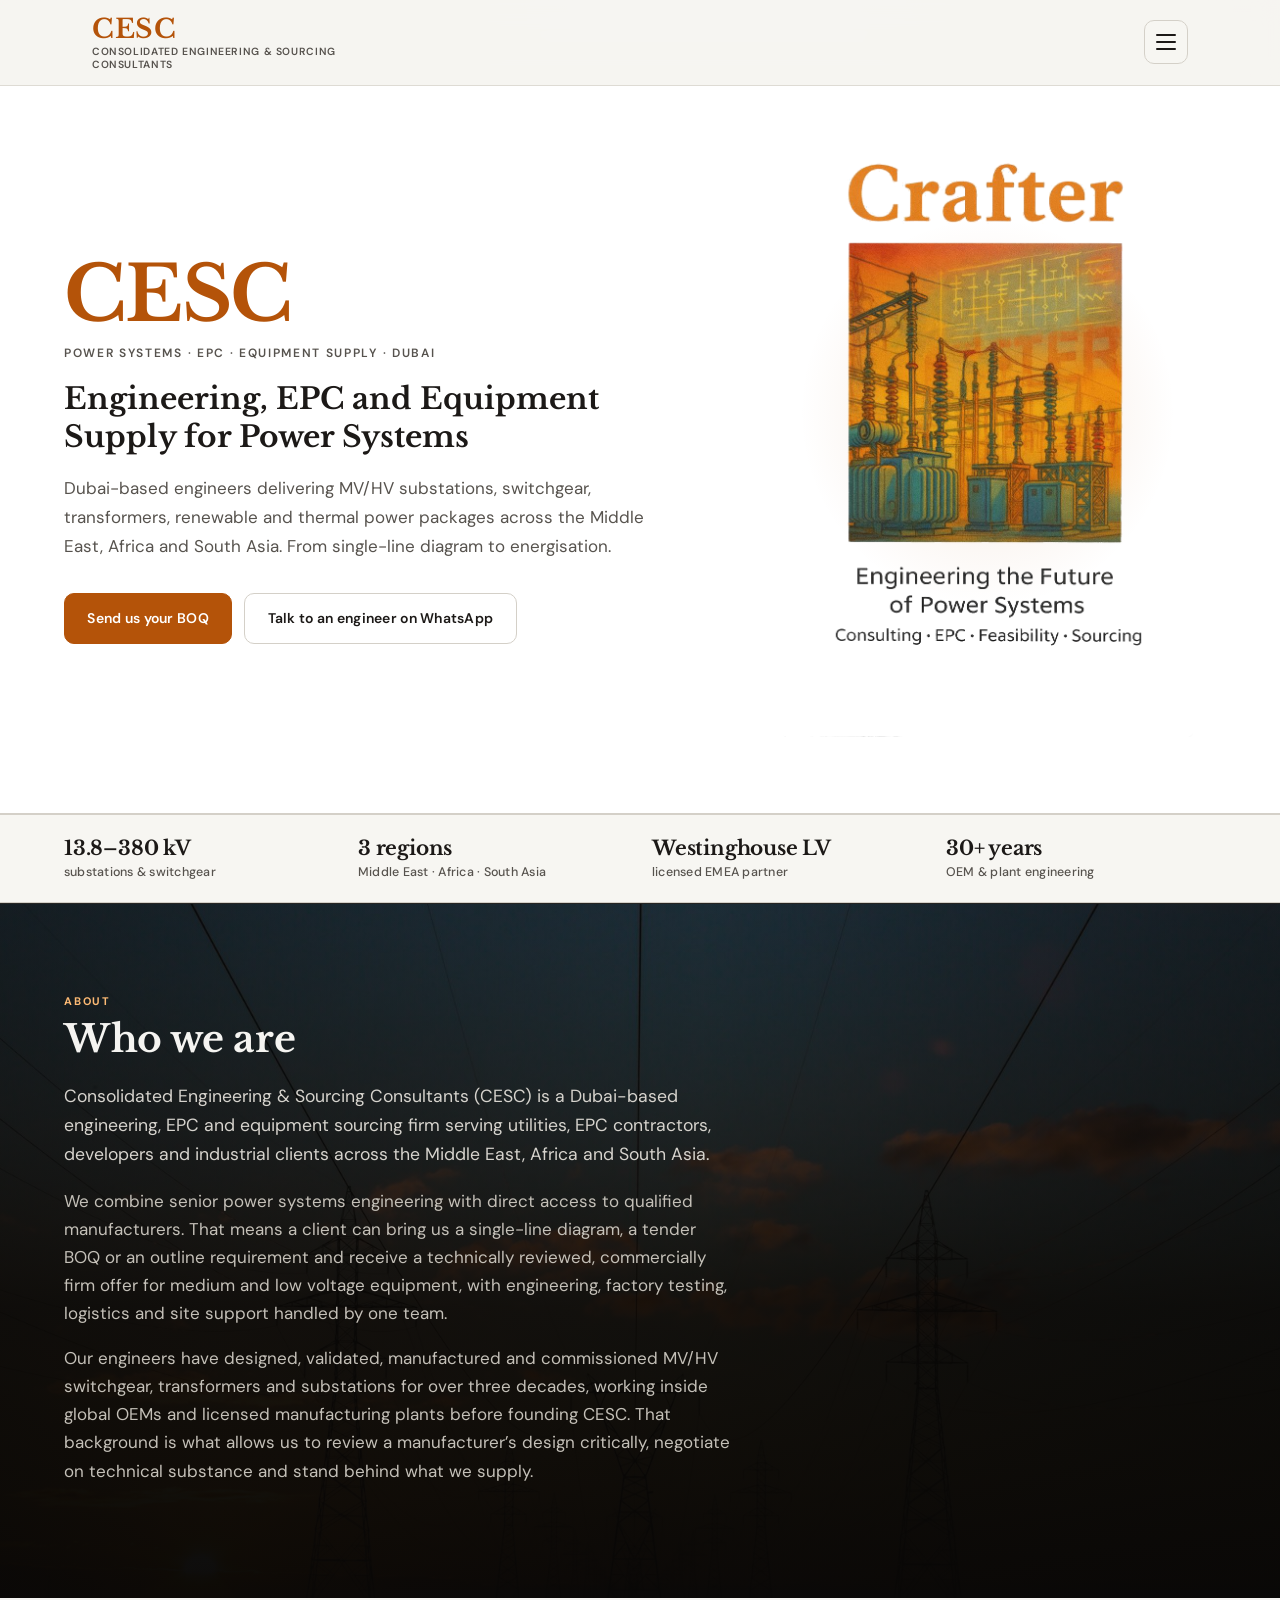
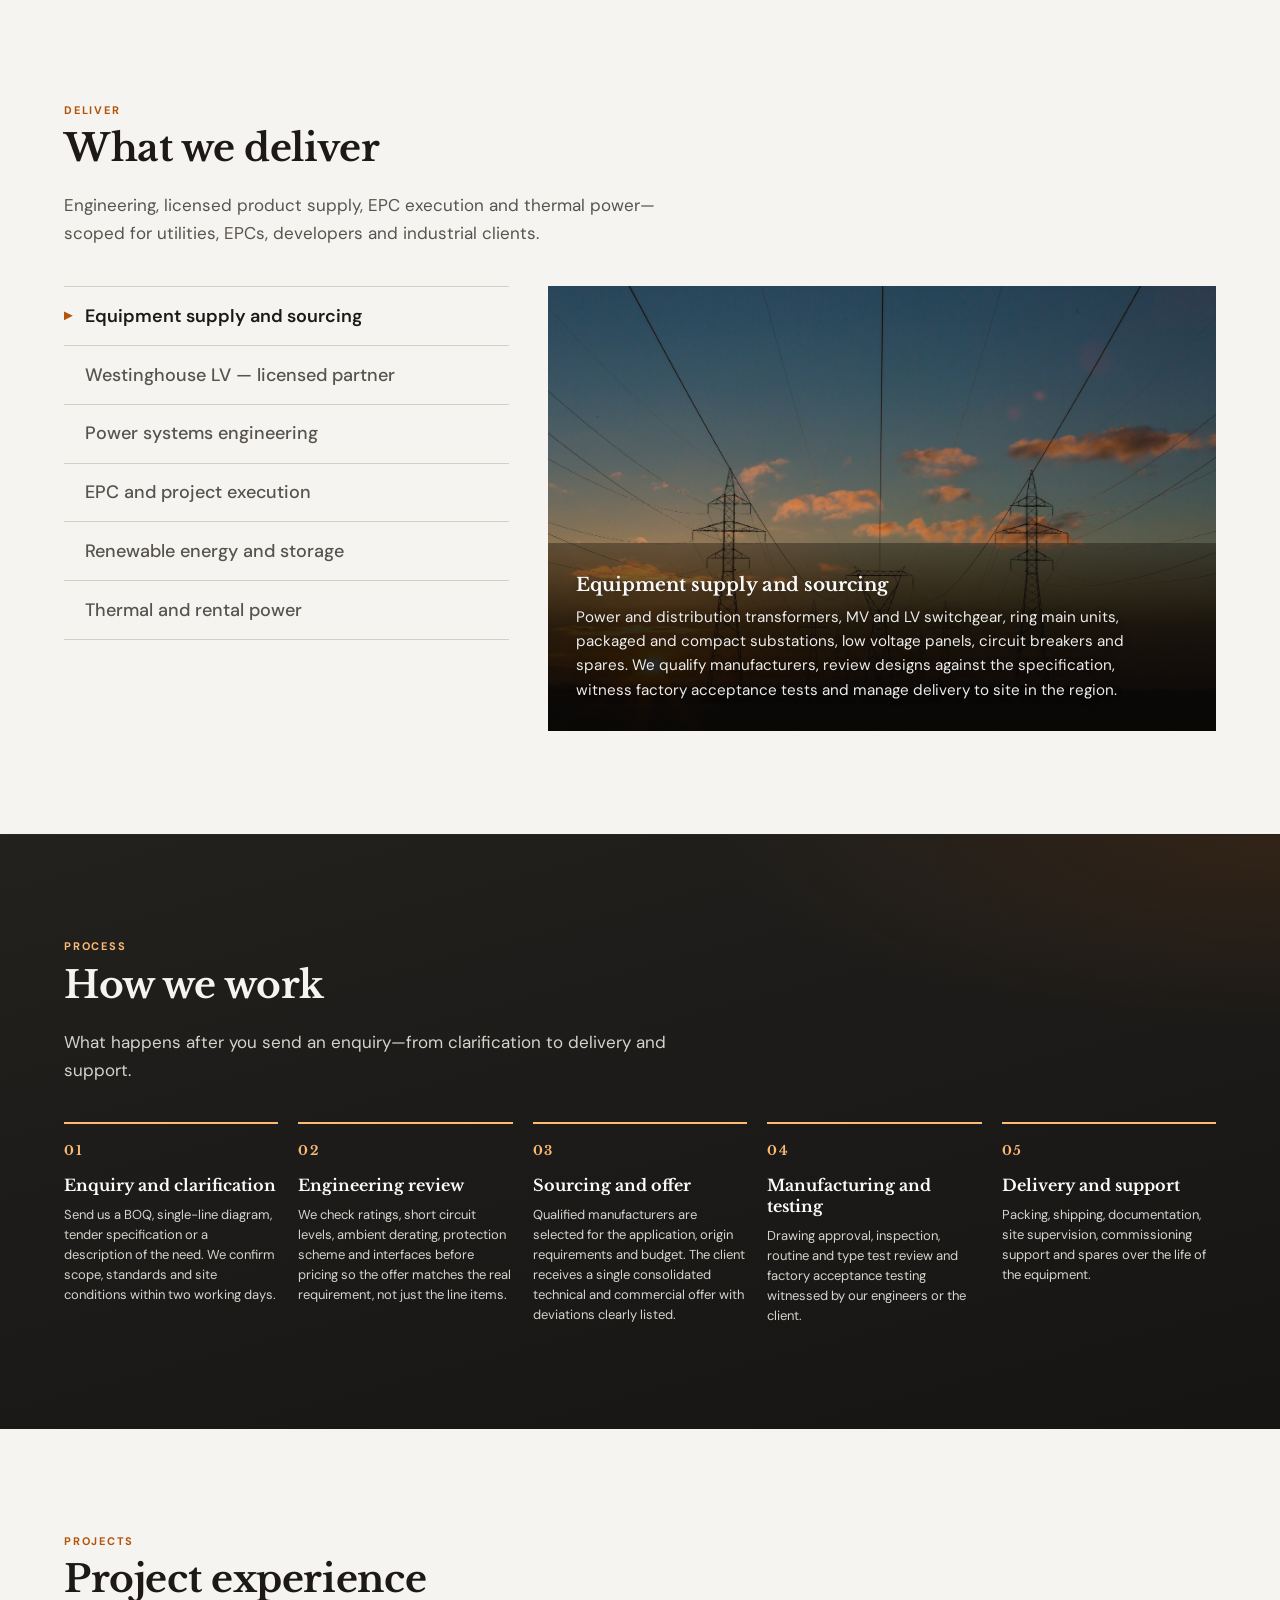
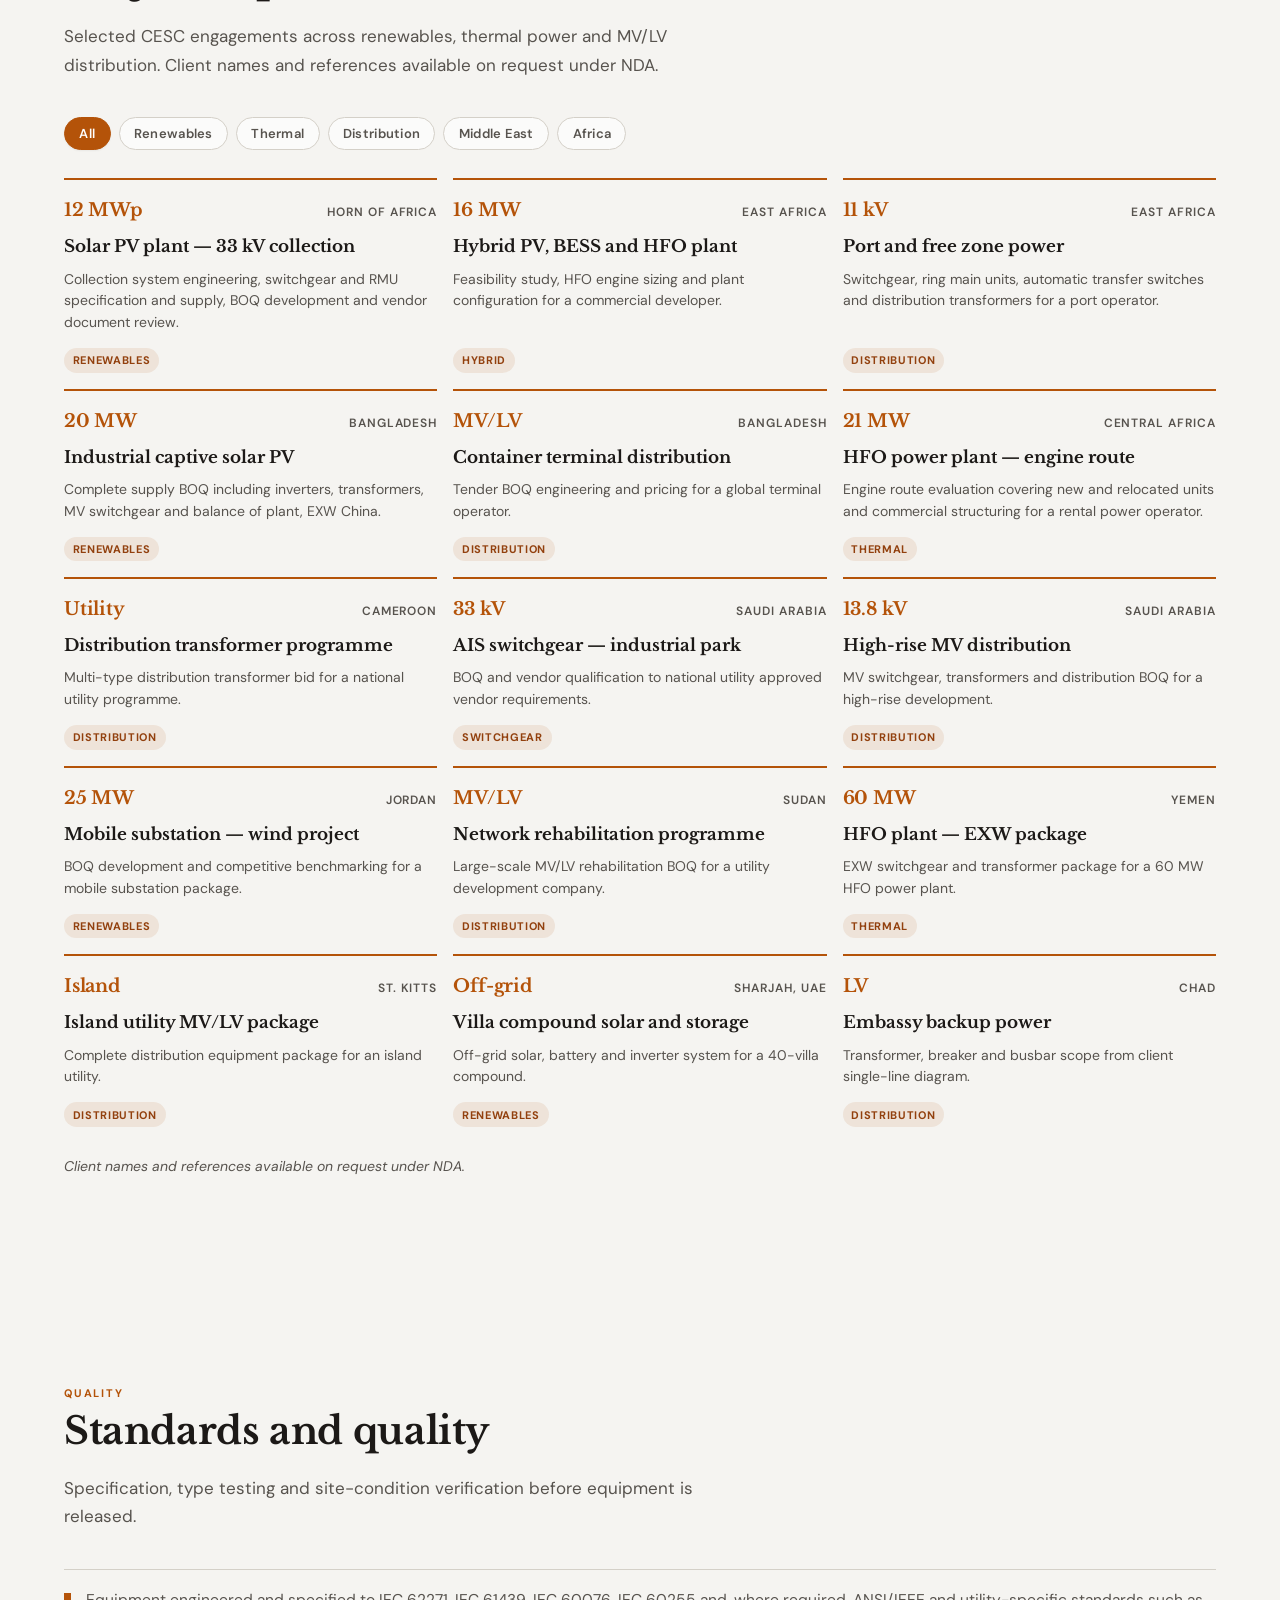
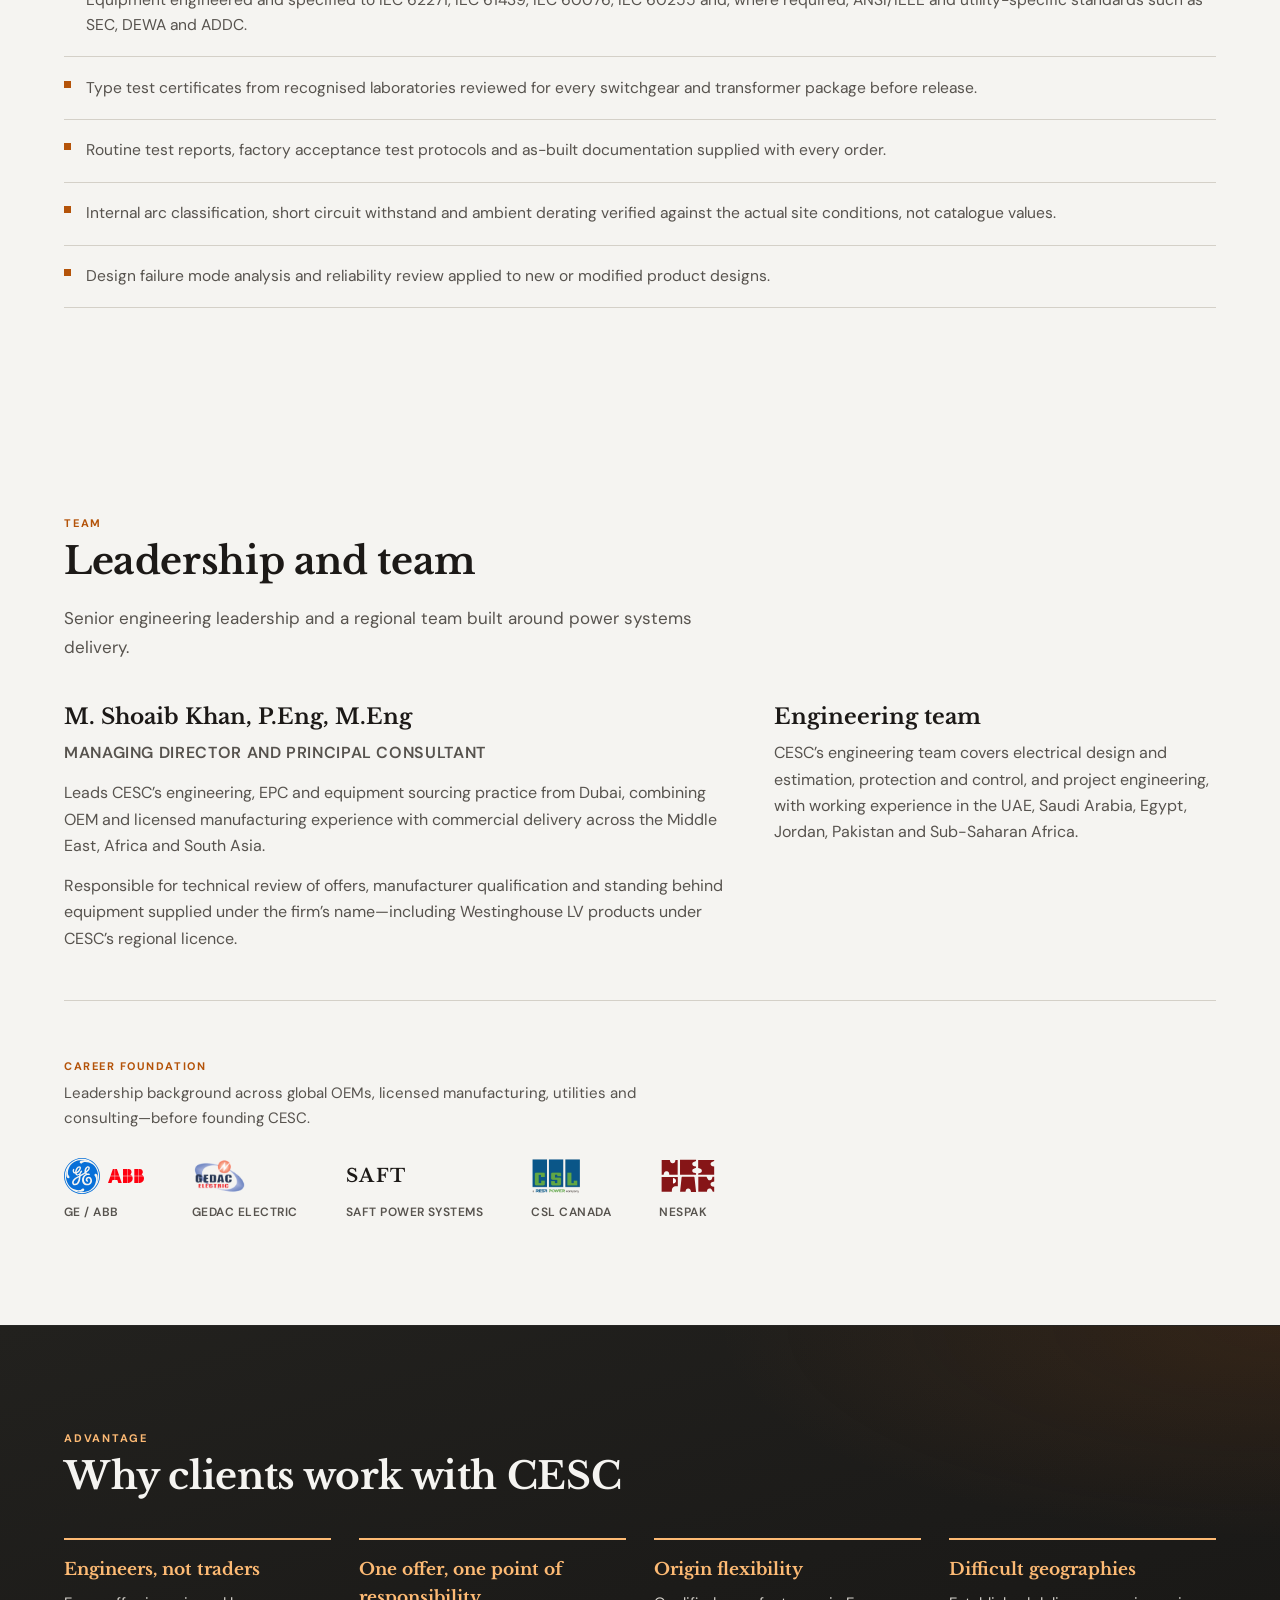
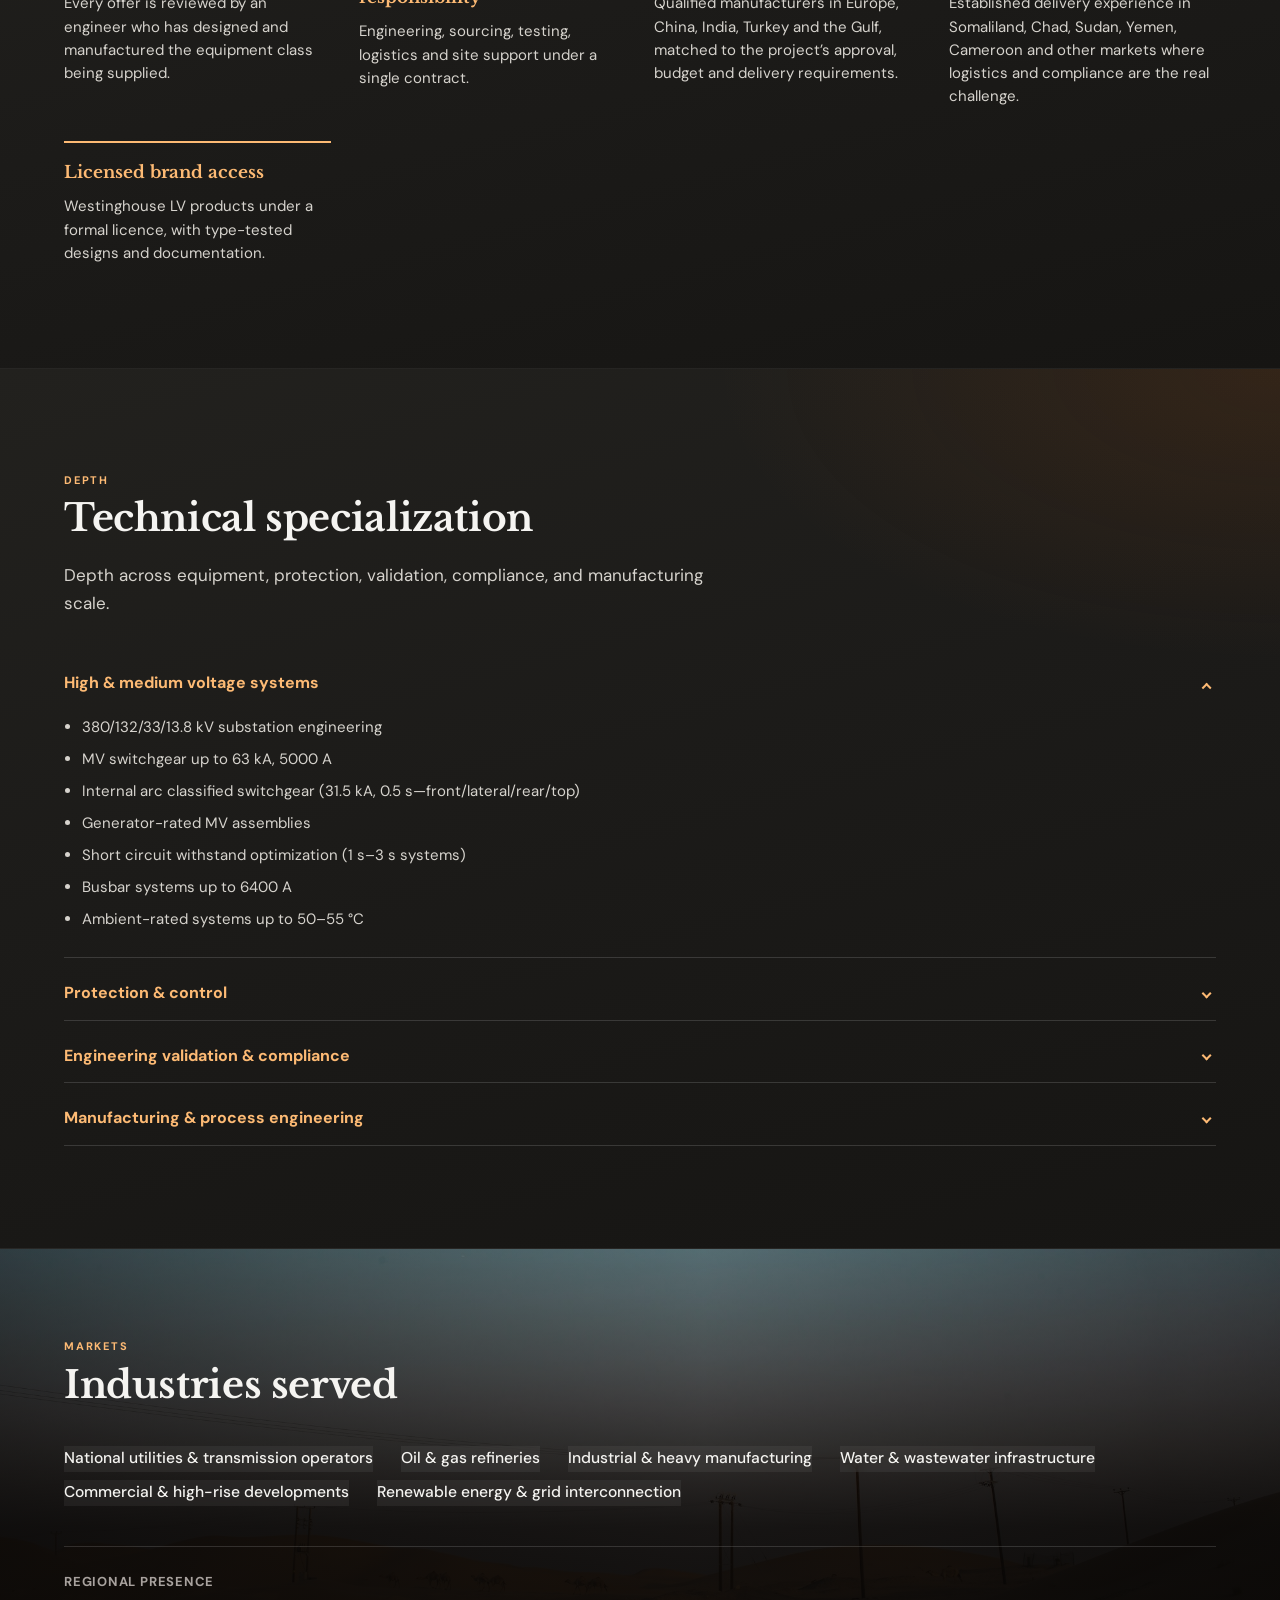
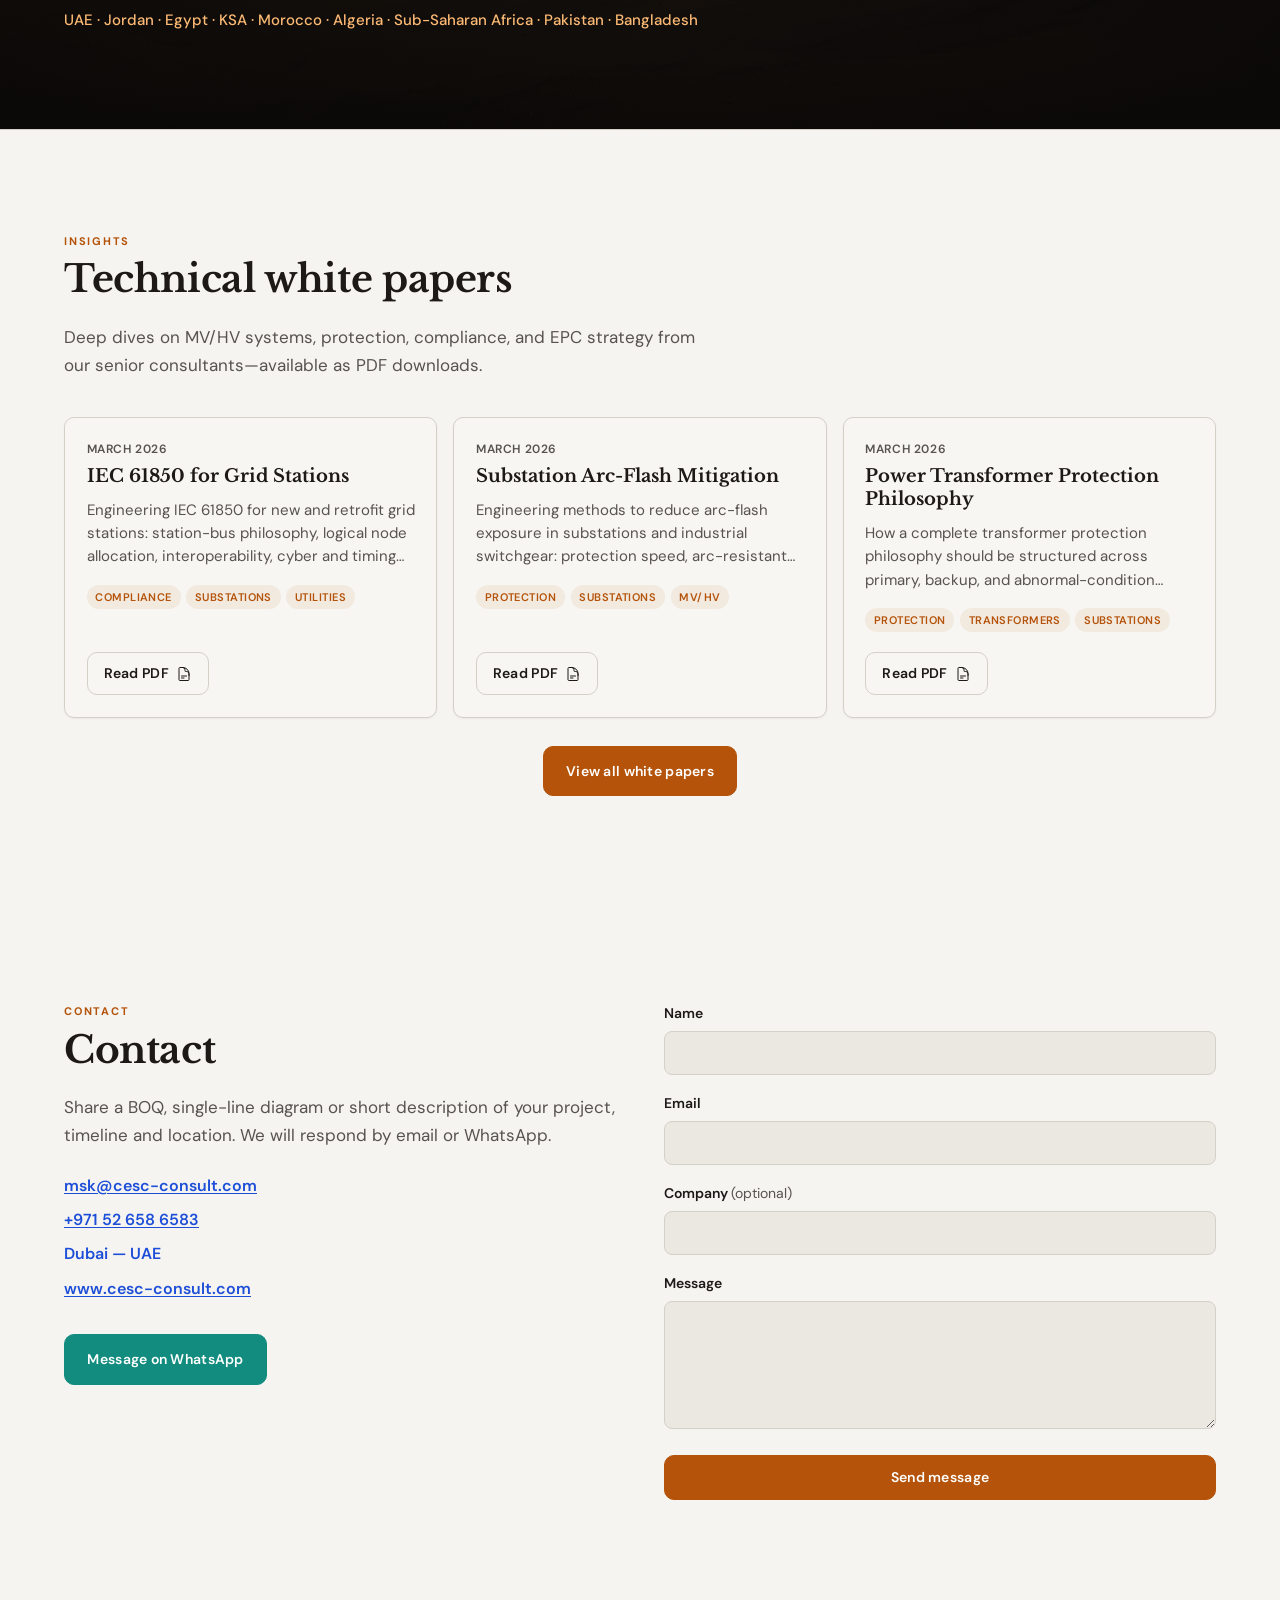
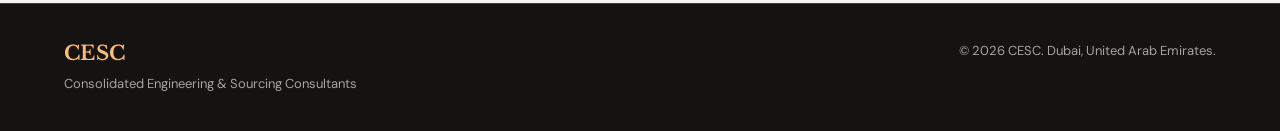
==== commit a193225c: "Lock imagery-sneak: cinematic About/Markets, ABB deliver accordion. Keep light nav and brand artwork" ====
--- a/index.html
+++ b/index.html
@@ -69,10 +69,23 @@
       </div>
     </section>
 
-    <section class="section section--dark section-about" id="about" aria-labelledby="about-heading">
-      <div class="container">
-        <div class="">
-          <div class="section-heading">
+    <section class="proof-strip" aria-label="Capability highlights">
+      <div class="container proof-strip__inner">
+        <p><strong>13.8–380&nbsp;kV</strong> <span>substations &amp; switchgear</span></p>
+        <p><strong>3 regions</strong> <span>Middle East · Africa · South Asia</span></p>
+        <p><strong>Westinghouse LV</strong> <span>licensed EMEA partner</span></p>
+        <p><strong>30+ years</strong> <span>OEM &amp; plant engineering</span></p>
+      </div>
+    </section>
+
+    <section class="about-cinema section--dark" id="about" aria-labelledby="about-heading">
+      <div class="about-cinema__media" aria-hidden="true">
+        <img src="assets/photos/hero-substation.jpg" width="1600" height="1067" alt="" decoding="async" fetchpriority="low">
+      </div>
+      <div class="about-cinema__veil" aria-hidden="true"></div>
+      <div class="about-cinema__content">
+        <div class="container">
+          <div class="section-heading about-cinema__heading">
             <span class="section-kicker">About</span>
             <h2 id="about-heading">Who we are</h2>
           </div>
@@ -92,41 +105,110 @@
           </div>
           <p class="section-intro">Engineering, licensed product supply, EPC execution and thermal power&mdash;scoped for utilities, EPCs, developers and industrial clients.</p>
         </div>
-        <figure class="deliver-banner">
-          <img src="assets/photos/services-banner.jpg" width="1600" height="1065" alt="Utility-scale solar array under sky, representing grid and renewable integration" decoding="async" loading="lazy">
-        </figure>
-        <ul class="deliver-grid">
-          <li class="deliver-item">
-            <span class="deliver-item__index" aria-hidden="true">01</span>
-            <h3>Equipment supply and sourcing</h3>
-            <p>Power and distribution transformers, MV and LV switchgear, ring main units, packaged and compact substations, low voltage panels, circuit breakers and spares. We qualify manufacturers, review designs against the specification, witness factory acceptance tests and manage delivery to site in the region.</p>
-          </li>
-          <li class="deliver-item">
-            <span class="deliver-item__index" aria-hidden="true">02</span>
-            <h3>Westinghouse LV &mdash; licensed partner</h3>
-            <p>CESC holds the Westinghouse LVMB licence covering EMEA, CIS, the United Kingdom and Australia. We supply Westinghouse low voltage circuit breakers and assemblies, support licensed local assemblers and provide type-tested LV solutions.</p>
-          </li>
-          <li class="deliver-item">
-            <span class="deliver-item__index" aria-hidden="true">03</span>
-            <h3>Power systems engineering</h3>
-            <p>Substation design from 13.8&nbsp;kV to 380&nbsp;kV, switchgear specification, system studies, protection philosophy and relay coordination, earthing and short circuit studies, and engineering review of vendor documents.</p>
-          </li>
-          <li class="deliver-item">
-            <span class="deliver-item__index" aria-hidden="true">04</span>
-            <h3>EPC and project execution</h3>
-            <p>Bid preparation, engineering procurement and construction strategy, subcontractor management, testing and commissioning supervision and energisation support for substations, distribution networks and power plants.</p>
-          </li>
-          <li class="deliver-item">
-            <span class="deliver-item__index" aria-hidden="true">05</span>
-            <h3>Renewable energy and storage</h3>
-            <p>Solar PV plants, battery energy storage systems and hybrid PV, storage and thermal plants. Scope covers MV collection systems, inverter and transformer stations, grid connection, BESS integration and EXW or delivered packages.</p>
-          </li>
-          <li class="deliver-item">
-            <span class="deliver-item__index" aria-hidden="true">06</span>
-            <h3>Thermal and rental power</h3>
-            <p>Feasibility, engine selection and sourcing of new and used HFO, diesel and dual-fuel generating sets from single units to multi-unit plants in the tens of megawatts, including containerised rental power.</p>
-          </li>
-        </ul>
+        <div class="deliver-explorer" data-deliver-explorer>
+          <article class="deliver-item is-open">
+            <h3 class="deliver-item__heading">
+              <button type="button" class="deliver-item__trigger" aria-expanded="true" id="deliver-trigger-0" aria-controls="deliver-panel-0">
+                <span class="deliver-item__label">Equipment supply and sourcing</span>
+                <span class="deliver-item__icon" aria-hidden="true"></span>
+              </button>
+            </h3>
+            <div class="deliver-item__panel" id="deliver-panel-0" role="region" aria-labelledby="deliver-trigger-0">
+              <div class="deliver-item__media">
+                <img src="assets/photos/hero-substation.jpg" width="1600" height="1067" alt="High-voltage transmission infrastructure representing utility equipment supply" decoding="async">
+              </div>
+              <div class="deliver-item__copy">
+                <p class="deliver-item__title">Equipment supply and sourcing</p>
+                <p class="deliver-item__body">Power and distribution transformers, MV and LV switchgear, ring main units, packaged and compact substations, low voltage panels, circuit breakers and spares. We qualify manufacturers, review designs against the specification, witness factory acceptance tests and manage delivery to site in the region.</p>
+              </div>
+            </div>
+          </article>
+          <article class="deliver-item">
+            <h3 class="deliver-item__heading">
+              <button type="button" class="deliver-item__trigger" aria-expanded="false" id="deliver-trigger-1" aria-controls="deliver-panel-1">
+                <span class="deliver-item__label">Westinghouse LV — licensed partner</span>
+                <span class="deliver-item__icon" aria-hidden="true"></span>
+              </button>
+            </h3>
+            <div class="deliver-item__panel" id="deliver-panel-1" role="region" aria-labelledby="deliver-trigger-1" hidden>
+              <div class="deliver-item__media">
+                <img src="assets/photos/experience-grid.jpg" width="1600" height="1068" alt="Field engineer working on electrical equipment and LV assemblies" decoding="async" loading="lazy">
+              </div>
+              <div class="deliver-item__copy">
+                <p class="deliver-item__title">Westinghouse LV — licensed partner</p>
+                <p class="deliver-item__body">CESC holds the Westinghouse LVMB licence covering EMEA, CIS, the United Kingdom and Australia. We supply Westinghouse low voltage circuit breakers and assemblies, support licensed local assemblers and provide type-tested LV solutions.</p>
+              </div>
+            </div>
+          </article>
+          <article class="deliver-item">
+            <h3 class="deliver-item__heading">
+              <button type="button" class="deliver-item__trigger" aria-expanded="false" id="deliver-trigger-2" aria-controls="deliver-panel-2">
+                <span class="deliver-item__label">Power systems engineering</span>
+                <span class="deliver-item__icon" aria-hidden="true"></span>
+              </button>
+            </h3>
+            <div class="deliver-item__panel" id="deliver-panel-2" role="region" aria-labelledby="deliver-trigger-2" hidden>
+              <div class="deliver-item__media">
+                <img src="assets/photos/engineer-switchgear.jpg" width="1600" height="1067" alt="Engineering review of technical drawings and power system documentation" decoding="async" loading="lazy">
+              </div>
+              <div class="deliver-item__copy">
+                <p class="deliver-item__title">Power systems engineering</p>
+                <p class="deliver-item__body">Substation design from 13.8&nbsp;kV to 380&nbsp;kV, switchgear specification, system studies, protection philosophy and relay coordination, earthing and short circuit studies, and engineering review of vendor documents.</p>
+              </div>
+            </div>
+          </article>
+          <article class="deliver-item">
+            <h3 class="deliver-item__heading">
+              <button type="button" class="deliver-item__trigger" aria-expanded="false" id="deliver-trigger-3" aria-controls="deliver-panel-3">
+                <span class="deliver-item__label">EPC and project execution</span>
+                <span class="deliver-item__icon" aria-hidden="true"></span>
+              </button>
+            </h3>
+            <div class="deliver-item__panel" id="deliver-panel-3" role="region" aria-labelledby="deliver-trigger-3" hidden>
+              <div class="deliver-item__media">
+                <img src="assets/photos/industrial-plant.jpg" width="1600" height="1067" alt="Industrial power plant and project execution environment" decoding="async" loading="lazy">
+              </div>
+              <div class="deliver-item__copy">
+                <p class="deliver-item__title">EPC and project execution</p>
+                <p class="deliver-item__body">Bid preparation, engineering procurement and construction strategy, subcontractor management, testing and commissioning supervision and energisation support for substations, distribution networks and power plants.</p>
+              </div>
+            </div>
+          </article>
+          <article class="deliver-item">
+            <h3 class="deliver-item__heading">
+              <button type="button" class="deliver-item__trigger" aria-expanded="false" id="deliver-trigger-4" aria-controls="deliver-panel-4">
+                <span class="deliver-item__label">Renewable energy and storage</span>
+                <span class="deliver-item__icon" aria-hidden="true"></span>
+              </button>
+            </h3>
+            <div class="deliver-item__panel" id="deliver-panel-4" role="region" aria-labelledby="deliver-trigger-4" hidden>
+              <div class="deliver-item__media">
+                <img src="assets/photos/solar-desert.jpg" width="2000" height="1499" alt="Utility-scale solar photovoltaic array" decoding="async" loading="lazy">
+              </div>
+              <div class="deliver-item__copy">
+                <p class="deliver-item__title">Renewable energy and storage</p>
+                <p class="deliver-item__body">Solar PV plants, battery energy storage systems and hybrid PV, storage and thermal plants. Scope covers MV collection systems, inverter and transformer stations, grid connection, BESS integration and EXW or delivered packages.</p>
+              </div>
+            </div>
+          </article>
+          <article class="deliver-item">
+            <h3 class="deliver-item__heading">
+              <button type="button" class="deliver-item__trigger" aria-expanded="false" id="deliver-trigger-5" aria-controls="deliver-panel-5">
+                <span class="deliver-item__label">Thermal and rental power</span>
+                <span class="deliver-item__icon" aria-hidden="true"></span>
+              </button>
+            </h3>
+            <div class="deliver-item__panel" id="deliver-panel-5" role="region" aria-labelledby="deliver-trigger-5" hidden>
+              <div class="deliver-item__media">
+                <img src="assets/photos/services-banner.jpg" width="1600" height="1065" alt="Power generation and thermal energy infrastructure" decoding="async" loading="lazy">
+              </div>
+              <div class="deliver-item__copy">
+                <p class="deliver-item__title">Thermal and rental power</p>
+                <p class="deliver-item__body">Feasibility, engine selection and sourcing of new and used HFO, diesel and dual-fuel generating sets from single units to multi-unit plants in the tens of megawatts, including containerised rental power.</p>
+              </div>
+            </div>
+          </article>
+        </div>
       </div>
     </section>
 
@@ -503,25 +585,31 @@
       </div>
     </section>
 
-    <section class="section section--dark section-industries" id="industries" aria-labelledby="industries-heading">
-      <div class="container">
-        <div class="section-head">
-          <div class="section-heading">
-            <span class="section-kicker">Markets</span>
-            <h2 id="industries-heading">Industries served</h2>
-          </div>
-        </div>
-        <ul class="industry-tags">
-          <li>National utilities &amp; transmission operators</li>
-          <li>Oil &amp; gas refineries</li>
-          <li>Industrial &amp; heavy manufacturing</li>
-          <li>Water &amp; wastewater infrastructure</li>
-          <li>Commercial &amp; high-rise developments</li>
-          <li>Renewable energy &amp; grid interconnection</li>
-        </ul>
-        <div class="regions">
-          <h3 class="h3-quiet">Regional presence</h3>
-          <p>UAE &middot; Jordan &middot; Egypt &middot; KSA &middot; Morocco &middot; Algeria &middot; Sub-Saharan Africa &middot; Pakistan &middot; Bangladesh</p>
+    <section class="section-cinema section--dark section-industries" id="industries" aria-labelledby="industries-heading">
+      <div class="section-cinema__media" aria-hidden="true">
+        <img src="assets/photos/region-uae-desert-lines.jpg" width="2000" height="1333" alt="" decoding="async" loading="lazy">
+      </div>
+      <div class="section-cinema__veil" aria-hidden="true"></div>
+      <div class="section-cinema__content">
+        <div class="container">
+          <div class="section-head">
+            <div class="section-heading">
+              <span class="section-kicker">Markets</span>
+              <h2 id="industries-heading">Industries served</h2>
+            </div>
+          </div>
+          <ul class="industry-tags">
+            <li>National utilities &amp; transmission operators</li>
+            <li>Oil &amp; gas refineries</li>
+            <li>Industrial &amp; heavy manufacturing</li>
+            <li>Water &amp; wastewater infrastructure</li>
+            <li>Commercial &amp; high-rise developments</li>
+            <li>Renewable energy &amp; grid interconnection</li>
+          </ul>
+          <div class="regions">
+            <h3 class="h3-quiet">Regional presence</h3>
+            <p>UAE &middot; Jordan &middot; Egypt &middot; KSA &middot; Morocco &middot; Algeria &middot; Sub-Saharan Africa &middot; Pakistan &middot; Bangladesh</p>
+          </div>
         </div>
       </div>
     </section>
--- a/styles.css
+++ b/styles.css
@@ -441,34 +441,48 @@
 
 @media (min-width: 901px) {
   .hero-visual {
-    border-left: 1px solid var(--color-border);
-    padding-left: clamp(1.5rem, 3vw, 2.5rem);
+    padding-left: clamp(1rem, 2.5vw, 2rem);
   }
 }
 
 @media (max-width: 900px) {
   .hero-visual {
-    margin-top: 1.5rem;
-    padding-top: 1.5rem;
-    border-top: 1px solid var(--color-border);
+    margin-top: 1.25rem;
+    padding-top: 0;
+    border-top: none;
   }
 }
 
 .hero-art-frame {
   position: relative;
   width: 100%;
-  max-width: 22rem;
+  max-width: 26rem;
   margin-inline: auto;
-  overflow: hidden;
+  overflow: visible;
   background: transparent;
   aspect-ratio: auto;
   max-height: none;
   border-radius: 0;
   box-shadow: none;
+  border: none;
+}
+
+.hero-art-frame::before {
+  content: "";
+  position: absolute;
+  inset: 8% 4% 12%;
+  z-index: 0;
+  background: radial-gradient(
+    ellipse 70% 60% at 50% 45%,
+    rgba(180, 83, 9, 0.14),
+    rgba(240, 240, 240, 0) 70%
+  );
+  pointer-events: none;
 }
 
 .hero-art-frame img {
-  position: static;
+  position: relative;
+  z-index: 1;
   display: block;
   width: 100%;
   height: auto;
@@ -477,6 +491,22 @@
   transform: none;
   border-radius: 0;
   box-shadow: none;
+  border: none;
+  /* Gentle side dissolve so the poster doesn’t sit like a matte print */
+  -webkit-mask-image: linear-gradient(
+    to right,
+    transparent 0%,
+    #000 4%,
+    #000 96%,
+    transparent 100%
+  );
+  mask-image: linear-gradient(
+    to right,
+    transparent 0%,
+    #000 4%,
+    #000 96%,
+    transparent 100%
+  );
 }
 
 @media (max-width: 900px) {
@@ -496,7 +526,7 @@
   }
 
   .hero-art-frame {
-    width: min(100%, 20rem);
+    width: min(100%, 22rem);
     max-height: none;
   }
 
@@ -541,6 +571,267 @@
 
   .hero-lead {
     font-size: 0.97rem;
+  }
+}
+
+/* Light proof strip — enterprise cues without darkening the nav or logo */
+.proof-strip {
+  background: var(--color-surface);
+  border-top: 1px solid var(--color-border);
+  border-bottom: 1px solid var(--color-border);
+  padding-inline: var(--page-pad);
+}
+
+.proof-strip__inner {
+  display: grid;
+  grid-template-columns: repeat(4, minmax(0, 1fr));
+  gap: 1.25rem 1.5rem;
+  padding-block: 1.35rem;
+}
+
+.proof-strip p {
+  margin: 0;
+  display: flex;
+  flex-direction: column;
+  gap: 0.2rem;
+  min-width: 0;
+}
+
+.proof-strip strong {
+  font-family: var(--font-serif);
+  font-size: clamp(1.05rem, 2.2vw, 1.25rem);
+  font-weight: 700;
+  color: var(--color-text);
+  letter-spacing: -0.01em;
+  line-height: 1.2;
+}
+
+.proof-strip span {
+  font-size: 0.78rem;
+  font-weight: 500;
+  letter-spacing: 0.02em;
+  color: var(--color-text-muted);
+  line-height: 1.35;
+}
+
+@media (max-width: 900px) {
+  .proof-strip__inner {
+    grid-template-columns: repeat(2, minmax(0, 1fr));
+  }
+}
+
+@media (max-width: 480px) {
+  .proof-strip__inner {
+    grid-template-columns: 1fr;
+    gap: 1rem;
+  }
+}
+
+/* Full-bleed field photography */
+.field-break {
+  position: relative;
+  margin: 0;
+  width: 100%;
+  max-width: none;
+  overflow: hidden;
+  aspect-ratio: 2.4 / 1;
+  background: #1c1917;
+}
+
+.field-break img {
+  display: block;
+  width: 100%;
+  height: 100%;
+  object-fit: cover;
+  object-position: center 62%;
+}
+
+.field-break--region img {
+  object-position: center 58%;
+}
+
+.field-break__caption {
+  position: absolute;
+  inset: auto 0 0;
+  margin: 0;
+  padding: clamp(1.75rem, 4vw, 2.75rem) var(--page-pad) clamp(1.5rem, 3.5vw, 2.25rem);
+  width: 100%;
+  box-sizing: border-box;
+  background: linear-gradient(
+    0deg,
+    rgba(8, 7, 6, 0.92) 0%,
+    rgba(8, 7, 6, 0.72) 45%,
+    rgba(8, 7, 6, 0.2) 100%
+  );
+  color: #fafaf9;
+}
+
+.field-break__caption-inner {
+  display: flex;
+  flex-direction: column;
+  align-items: flex-start;
+  gap: 0.45rem;
+}
+
+.field-break__kicker {
+  font-size: 0.72rem;
+  font-weight: 700;
+  letter-spacing: 0.14em;
+  text-transform: uppercase;
+  color: #fdba74;
+}
+
+.field-break__line {
+  font-family: var(--font-serif);
+  font-size: clamp(1.05rem, 2.4vw, 1.45rem);
+  font-weight: 400;
+  line-height: 1.35;
+  max-width: 36rem;
+  text-wrap: pretty;
+  text-shadow: 0 1px 12px rgba(0, 0, 0, 0.45);
+}
+
+@media (max-width: 700px) {
+  .field-break {
+    aspect-ratio: 16 / 11;
+  }
+
+  .field-break__caption {
+    padding-block: 1.35rem 1.25rem;
+  }
+}
+
+/* Shared cinematic photo sections (About, Markets, …) */
+.about-cinema,
+.section-cinema {
+  position: relative;
+  isolation: isolate;
+  overflow: hidden;
+  color: var(--color-dark-text);
+  background: #0c0a09;
+  padding: 0;
+}
+
+.about-cinema__media,
+.section-cinema__media {
+  position: absolute;
+  inset: 0;
+  z-index: 0;
+}
+
+.about-cinema__media img,
+.section-cinema__media img {
+  display: block;
+  width: 100%;
+  height: 100%;
+  object-fit: cover;
+  object-position: center 42%;
+}
+
+.section-cinema__media img {
+  object-position: center 58%;
+}
+
+.about-cinema__veil,
+.section-cinema__veil {
+  position: absolute;
+  inset: 0;
+  z-index: 1;
+  pointer-events: none;
+  background:
+    linear-gradient(
+      180deg,
+      rgba(8, 7, 6, 0.28) 0%,
+      rgba(8, 7, 6, 0.55) 28%,
+      rgba(8, 7, 6, 0.88) 58%,
+      rgba(8, 7, 6, 0.96) 100%
+    ),
+    linear-gradient(
+      90deg,
+      rgba(8, 7, 6, 0.55) 0%,
+      rgba(8, 7, 6, 0.2) 55%,
+      rgba(8, 7, 6, 0.45) 100%
+    );
+}
+
+.about-cinema__content,
+.section-cinema__content {
+  position: relative;
+  z-index: 2;
+  padding: clamp(2.75rem, 8vw, 5.5rem) var(--page-pad) clamp(3.25rem, 8vw, 6rem);
+}
+
+.about-cinema__heading {
+  margin-bottom: 1.25rem;
+}
+
+.about-cinema .lead,
+.about-cinema p {
+  color: rgba(245, 244, 241, 0.92);
+  max-width: 42rem;
+}
+
+.about-cinema .lead {
+  font-size: 1.1rem;
+  line-height: 1.65;
+}
+
+.about-cinema p + p {
+  margin-top: 1rem;
+}
+
+.section-cinema .section-intro,
+.section-cinema .h3-quiet {
+  color: rgba(245, 244, 241, 0.72);
+}
+
+.section-cinema .regions {
+  border-top-color: rgba(253, 186, 116, 0.45);
+}
+
+.section-cinema .regions p {
+  color: #fdba74;
+}
+
+.section-cinema .industry-tags li {
+  background: rgba(255, 255, 255, 0.08);
+  border-color: rgba(255, 255, 255, 0.18);
+  color: #fafaf9;
+  backdrop-filter: blur(6px);
+  -webkit-backdrop-filter: blur(6px);
+}
+
+@media (max-width: 700px) {
+  .about-cinema__media img {
+    object-position: center 32%;
+  }
+
+  .section-cinema__media img {
+    object-position: center 55%;
+  }
+
+  .about-cinema__veil,
+  .section-cinema__veil {
+    background:
+      linear-gradient(
+        180deg,
+        rgba(8, 7, 6, 0.22) 0%,
+        rgba(8, 7, 6, 0.55) 28%,
+        rgba(8, 7, 6, 0.88) 55%,
+        rgba(8, 7, 6, 0.95) 100%
+      );
+  }
+
+  .about-cinema__content,
+  .section-cinema__content {
+    padding-top: clamp(3.75rem, 24vw, 5.5rem);
+  }
+
+  .about-cinema .lead,
+  .about-cinema p,
+  .section-cinema .industry-tags li,
+  .section-cinema .regions p {
+    text-shadow: 0 1px 10px rgba(0, 0, 0, 0.45);
   }
 }
 
@@ -795,7 +1086,7 @@
   color: var(--color-text-muted);
 }
 
-/* What we deliver — full-width banner + clean 3-col grid (GE-style) */
+/* What we deliver — desktop: list + stage; mobile: ABB-style accordion */
 .section-services {
   padding-bottom: var(--section-y);
 }
@@ -804,88 +1095,233 @@
   margin-bottom: 0;
 }
 
-.deliver-banner {
-  margin: 0 0 2.75rem;
+.deliver-explorer {
+  margin-top: 2.25rem;
+  border-top: 1px solid var(--color-border);
+}
+
+.deliver-item {
+  margin: 0;
+  border-bottom: 1px solid var(--color-border);
+}
+
+.deliver-item__heading {
+  margin: 0;
+  font-size: inherit;
+  font-weight: inherit;
+}
+
+.deliver-item__trigger {
+  display: flex;
+  align-items: center;
+  justify-content: space-between;
+  gap: 1rem;
   width: 100%;
+  margin: 0;
+  padding: 1.05rem 0.15rem 1.05rem 0;
+  border: 0;
+  background: transparent;
+  font-family: inherit;
+  font-size: clamp(1rem, 1.5vw, 1.125rem);
+  font-weight: 500;
+  line-height: 1.35;
+  text-align: left;
+  color: var(--color-text-muted);
+  cursor: pointer;
+  transition: color var(--transition-fast);
+}
+
+.deliver-item__trigger:hover {
+  color: var(--color-text);
+}
+
+.deliver-item.is-open .deliver-item__trigger {
+  color: var(--color-text);
+  font-weight: 600;
+}
+
+.deliver-item__trigger:focus-visible {
+  outline: 2px solid var(--color-accent);
+  outline-offset: 3px;
+}
+
+.deliver-item__label {
+  display: flex;
+  align-items: center;
+  gap: 0.75rem;
+  min-width: 0;
+}
+
+.deliver-item__label::before {
+  content: "";
+  flex-shrink: 0;
+  width: 0.55rem;
+  height: 0.55rem;
+  opacity: 0;
+  background: var(--color-accent);
+  clip-path: polygon(0 0, 100% 50%, 0 100%);
+  transition: opacity var(--transition-fast);
+}
+
+.deliver-item.is-open .deliver-item__label::before {
+  opacity: 1;
+}
+
+.deliver-item__icon {
+  position: relative;
+  flex-shrink: 0;
+  width: 1.15rem;
+  height: 1.15rem;
+}
+
+.deliver-item__icon::before,
+.deliver-item__icon::after {
+  content: "";
+  position: absolute;
+  top: 50%;
+  left: 50%;
+  background: currentColor;
+  transform: translate(-50%, -50%);
+}
+
+.deliver-item__icon::before {
+  width: 100%;
+  height: 1.5px;
+}
+
+.deliver-item__icon::after {
+  width: 1.5px;
+  height: 100%;
+  transition: transform var(--transition-fast), opacity var(--transition-fast);
+}
+
+.deliver-item.is-open .deliver-item__icon::after {
+  opacity: 0;
+  transform: translate(-50%, -50%) scaleY(0);
+}
+
+.deliver-item__panel {
+  padding: 0 0 1.35rem;
+}
+
+.deliver-item__media {
   overflow: hidden;
-  background: #d6d3cd;
-  border-radius: 0;
-  aspect-ratio: 2.35 / 1;
-  max-height: none;
-}
-
-.deliver-banner img {
+  background: #1c1917;
+  aspect-ratio: 16 / 11;
+}
+
+.deliver-item__media img {
   display: block;
   width: 100%;
   height: 100%;
   object-fit: cover;
-  /* Bias toward the panel field, not empty sky */
-  object-position: center 72%;
-}
-
-@media (max-width: 700px) {
-  .deliver-banner {
-    aspect-ratio: 16 / 10;
-  }
-
-  .deliver-banner img {
-    object-position: center 65%;
-  }
-}
-
-.deliver-grid {
-  list-style: none;
-  margin: 0;
-  padding: 0;
-  display: grid;
-  grid-template-columns: repeat(3, minmax(0, 1fr));
-  gap: 2.5rem 2rem;
-}
-
-@media (max-width: 900px) {
-  .deliver-grid {
-    grid-template-columns: repeat(2, minmax(0, 1fr));
-    gap: 2rem 1.5rem;
-  }
-}
-
-@media (max-width: 560px) {
-  .deliver-grid {
-    grid-template-columns: 1fr;
-  }
-}
-
-.deliver-item {
-  margin: 0;
-  padding: 0;
-  border: 0;
+  object-position: center;
+}
+
+.deliver-item__copy {
+  padding: 1.15rem 0 0.25rem;
   background: transparent;
-  box-shadow: none;
-}
-
-.deliver-item__index {
-  display: block;
-  margin-bottom: 0.65rem;
-  font-size: 0.75rem;
-  font-weight: 700;
-  letter-spacing: 0.12em;
-  color: var(--color-accent);
-}
-
-.deliver-item h3 {
-  margin: 0 0 0.65rem;
+}
+
+.deliver-item__title {
+  margin: 0 0 0.5rem;
   font-family: var(--font-serif);
-  font-size: 1.125rem;
+  font-size: 1.15rem;
   font-weight: 700;
   line-height: 1.3;
   color: var(--color-text);
 }
 
-.deliver-item p {
-  margin: 0;
-  font-size: 0.9375rem;
+.deliver-item__body {
+  margin: 0;
+  font-size: 0.95rem;
   line-height: 1.6;
   color: var(--color-text-muted);
+  text-wrap: pretty;
+}
+
+/* Desktop: ABB list + stage */
+@media (min-width: 901px) {
+  .deliver-explorer {
+    display: grid;
+    grid-template-columns: minmax(0, 0.9fr) minmax(0, 1.35fr);
+    gap: 0 clamp(1.5rem, 3vw, 2.75rem);
+    align-items: stretch;
+    border-top: 0;
+  }
+
+  .deliver-item {
+    display: contents;
+  }
+
+  .deliver-item__heading {
+    grid-column: 1;
+    border-bottom: 1px solid var(--color-border);
+  }
+
+  .deliver-item:first-child .deliver-item__heading {
+    border-top: 1px solid var(--color-border);
+  }
+
+  .deliver-item__icon {
+    display: none;
+  }
+
+  .deliver-item__panel {
+    display: none;
+    grid-column: 2;
+    grid-row: 1 / span 12;
+    padding: 0;
+    min-height: 26rem;
+  }
+
+  .deliver-item__media {
+    position: relative;
+    aspect-ratio: auto;
+    min-height: 26rem;
+    height: 100%;
+  }
+
+  .deliver-item.is-open .deliver-item__panel {
+    display: block;
+    position: relative;
+  }
+
+  .deliver-item__copy {
+    position: absolute;
+    inset: auto 0 0;
+    z-index: 1;
+    padding: clamp(1.35rem, 3vw, 1.85rem) clamp(1.2rem, 2.5vw, 1.75rem);
+    background: linear-gradient(
+      0deg,
+      rgba(8, 7, 6, 0.94) 0%,
+      rgba(8, 7, 6, 0.82) 55%,
+      rgba(8, 7, 6, 0.35) 100%
+    );
+  }
+
+  .deliver-item__title {
+    color: #fafaf9;
+    text-shadow: 0 1px 10px rgba(0, 0, 0, 0.35);
+  }
+
+  .deliver-item__body {
+    max-width: 36rem;
+    color: rgba(250, 250, 249, 0.94);
+    text-shadow: 0 1px 8px rgba(0, 0, 0, 0.35);
+  }
+}
+
+@media (max-width: 900px) {
+  .deliver-item__label::before {
+    display: none;
+  }
+}
+
+@media (prefers-reduced-motion: reduce) {
+  .deliver-item__icon::after {
+    transition: none;
+  }
 }
 
 /* Services: tall photo + 2x2 cards (desktop) — legacy, unused */
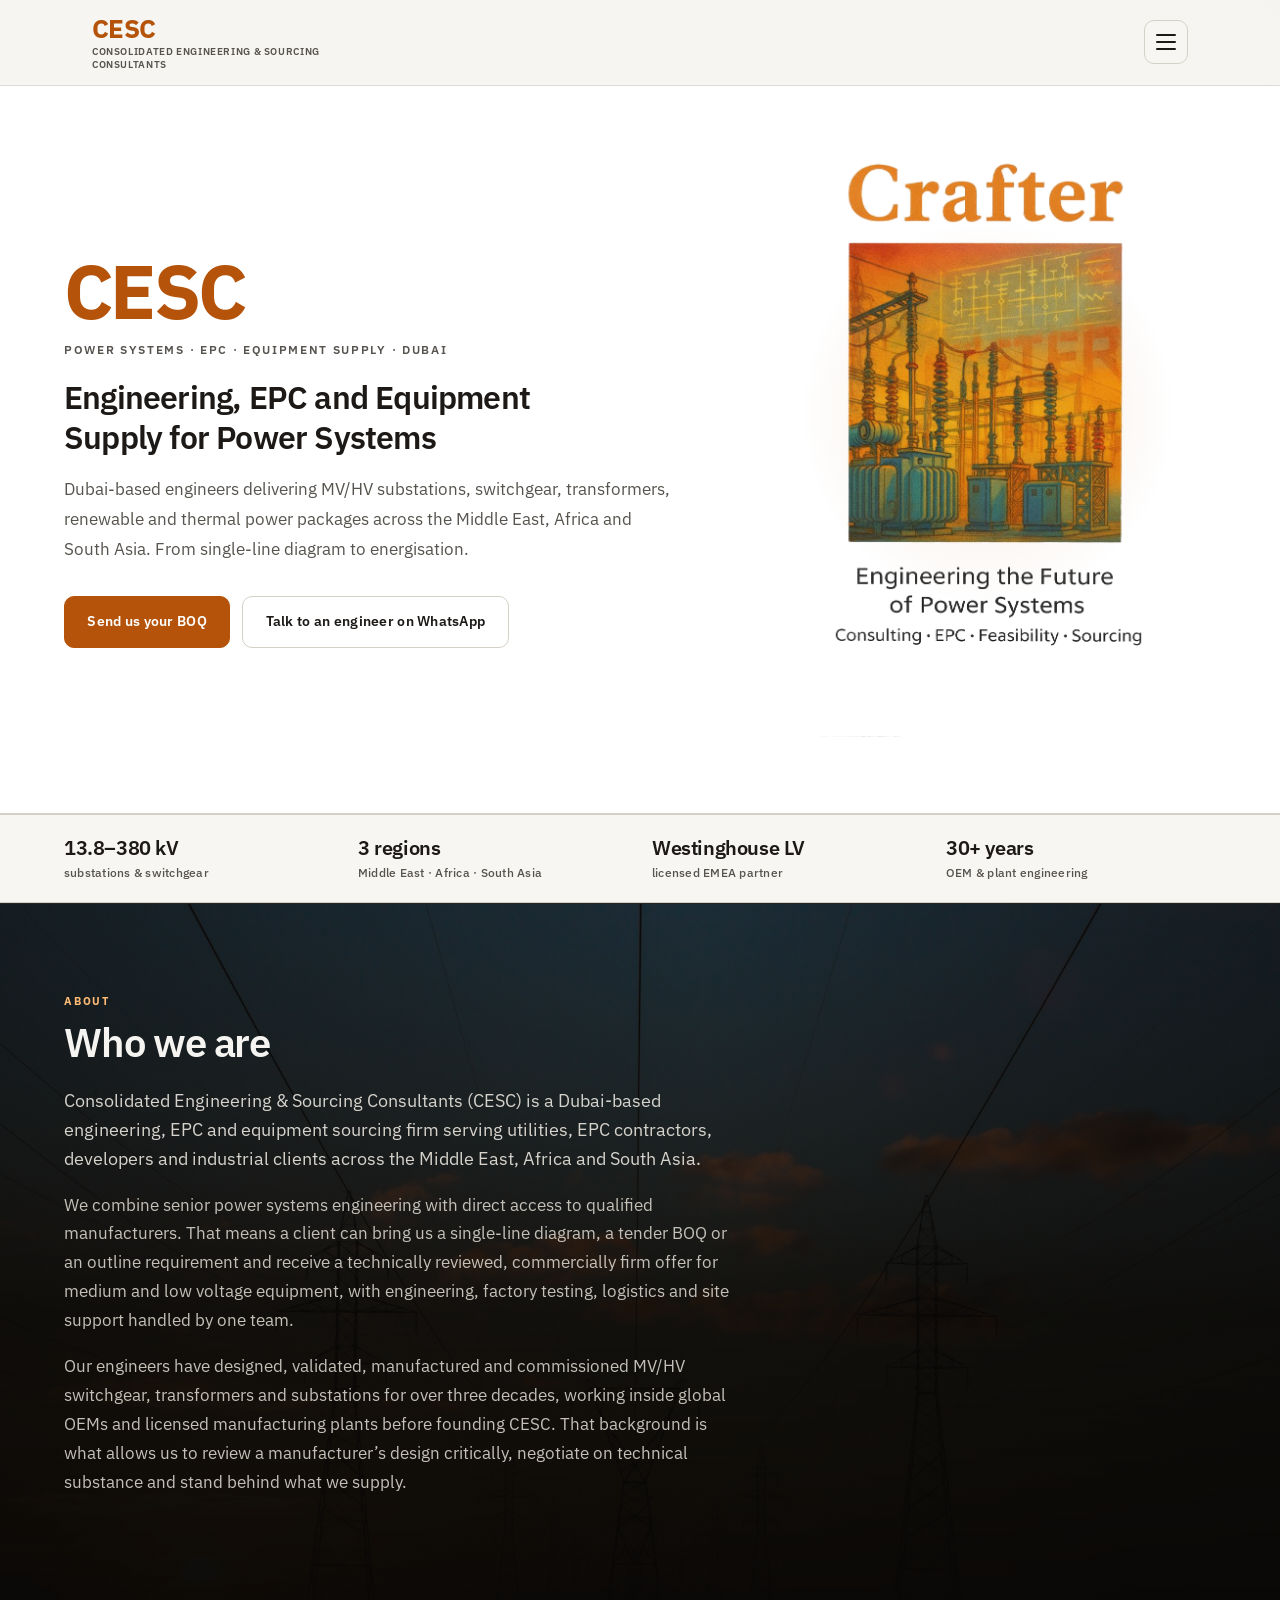
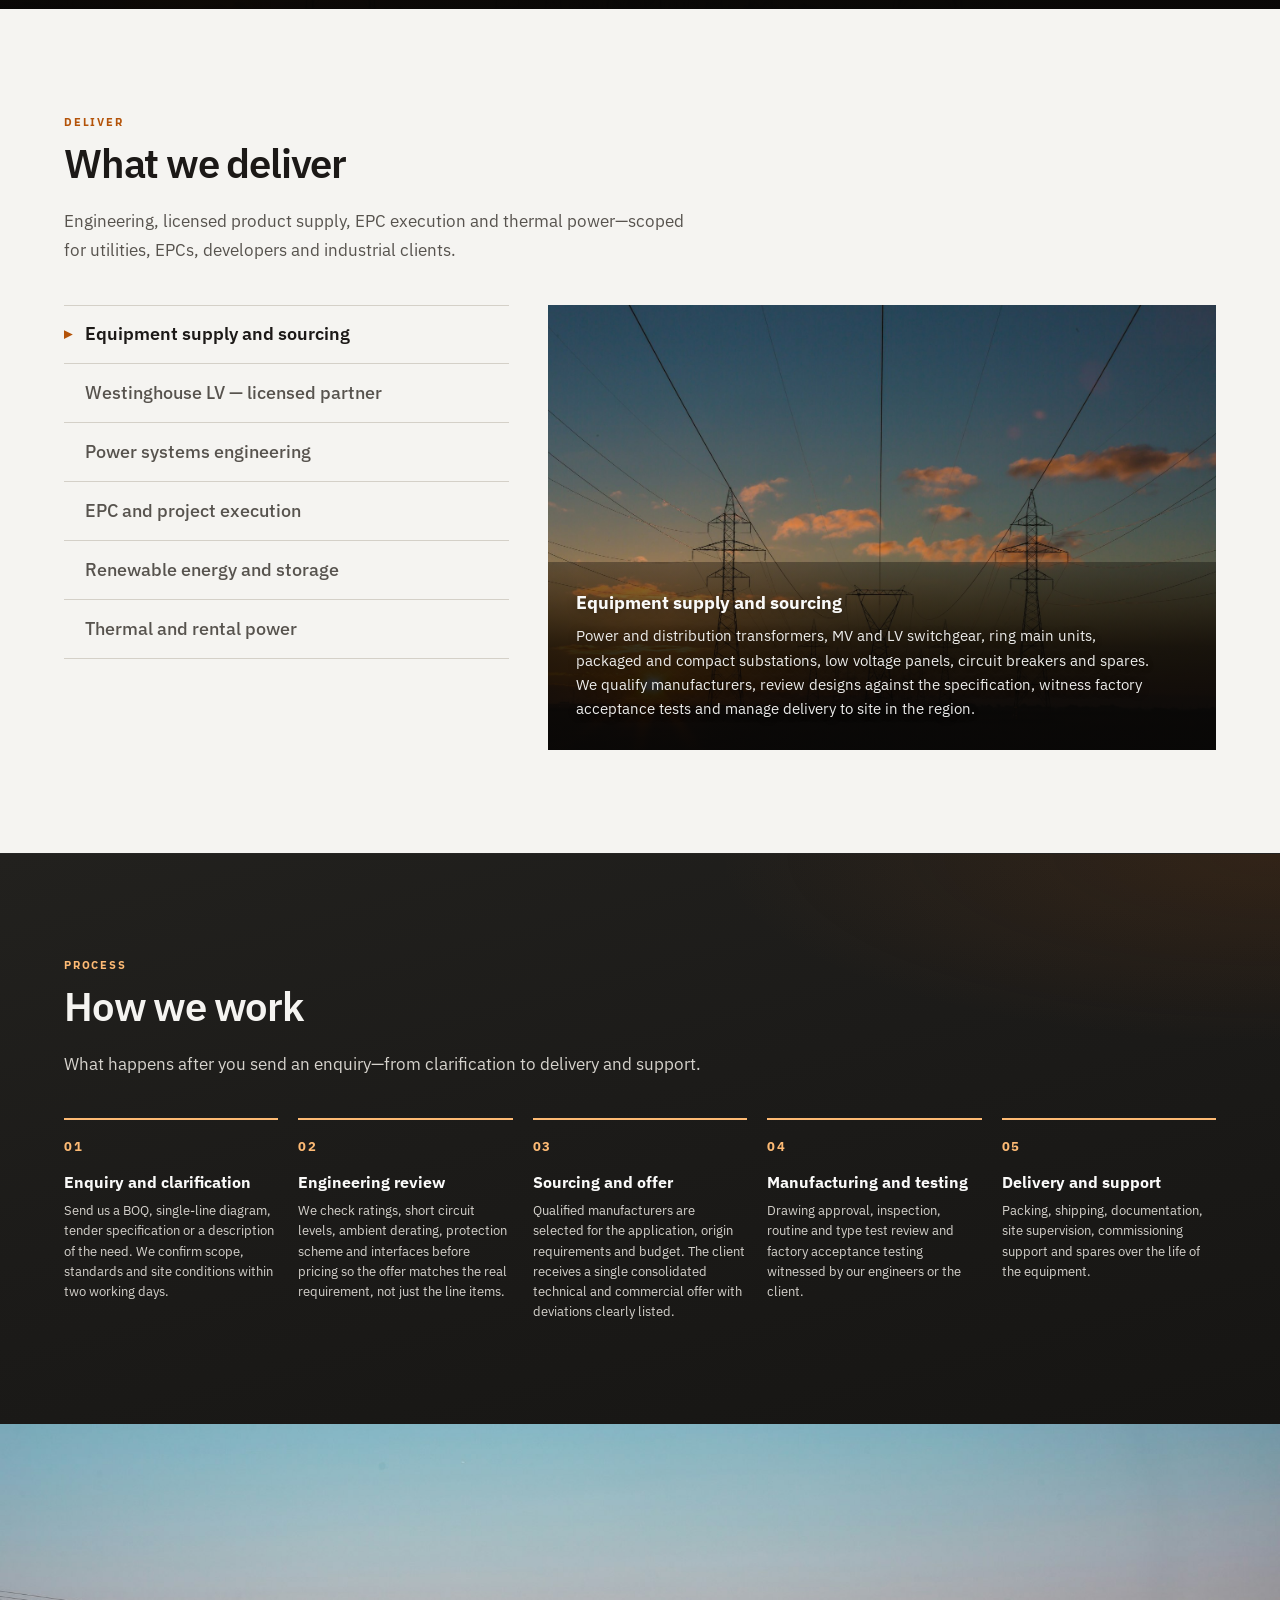
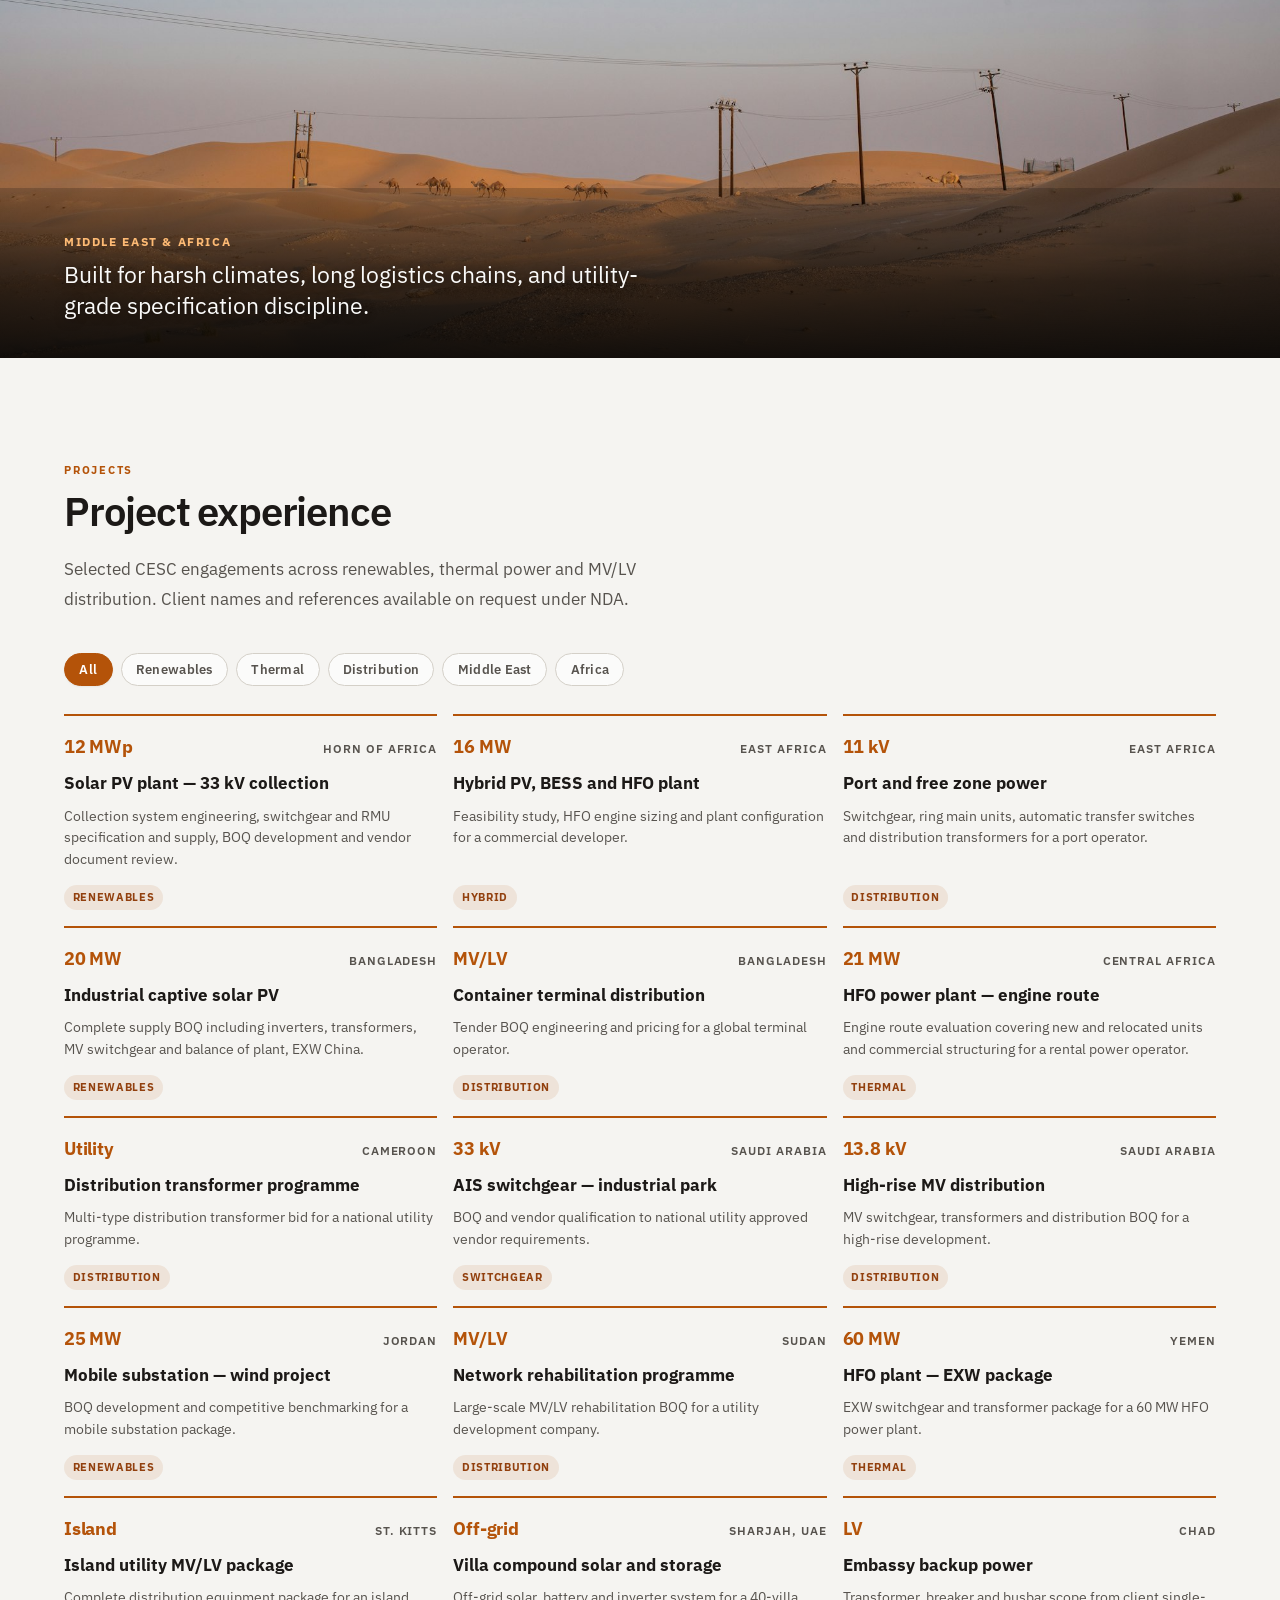
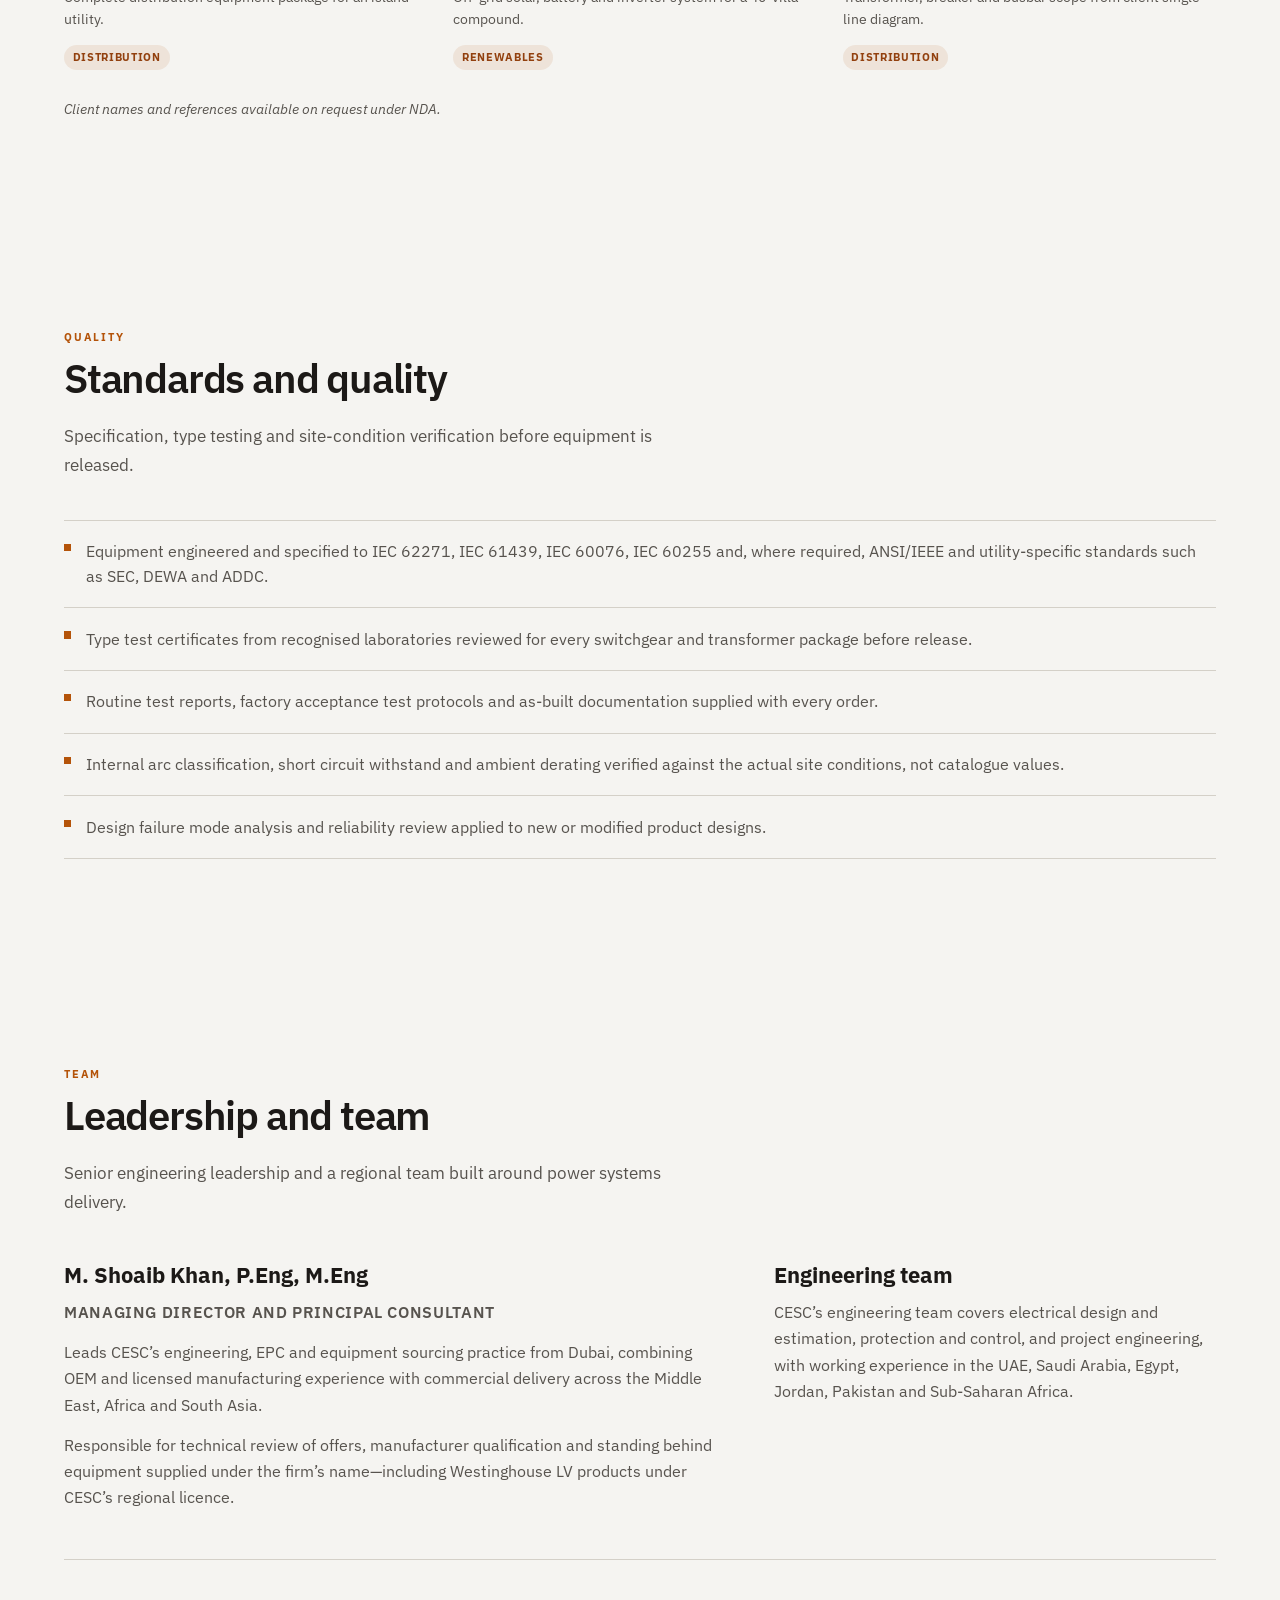
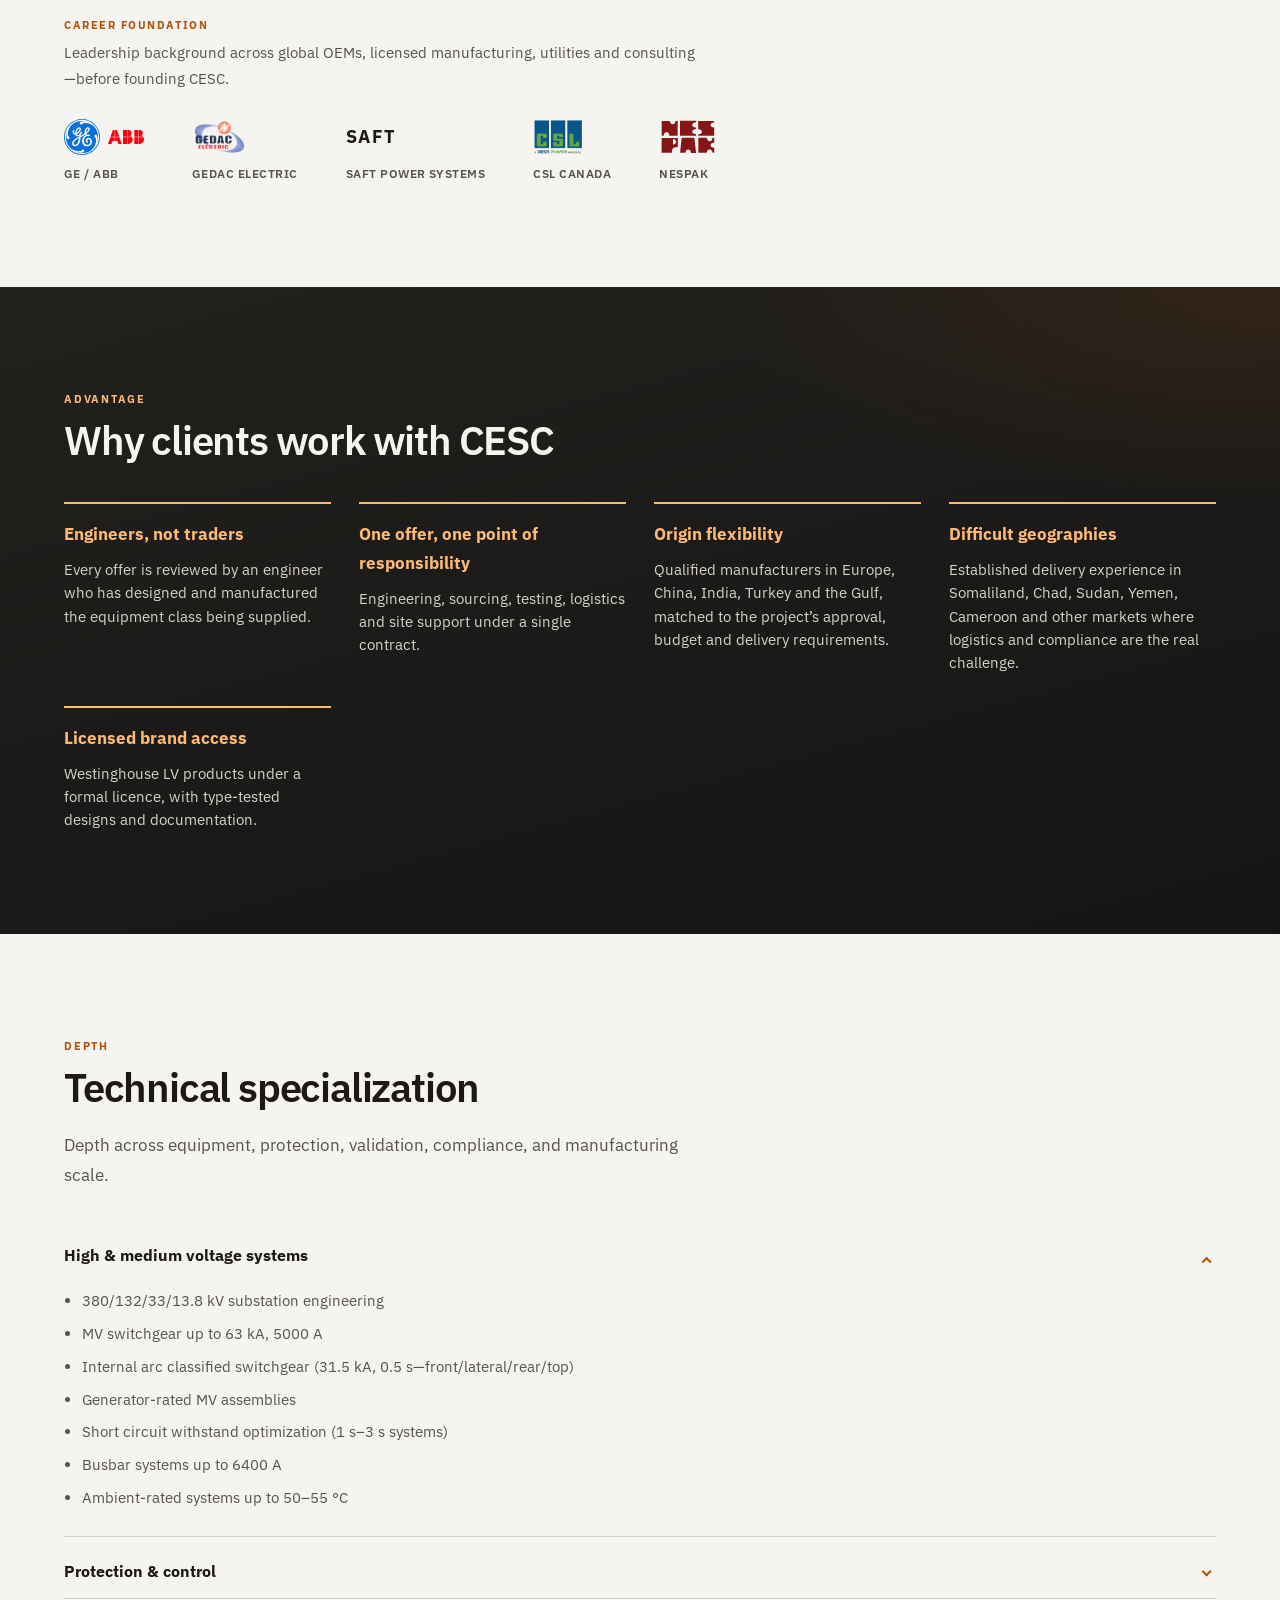
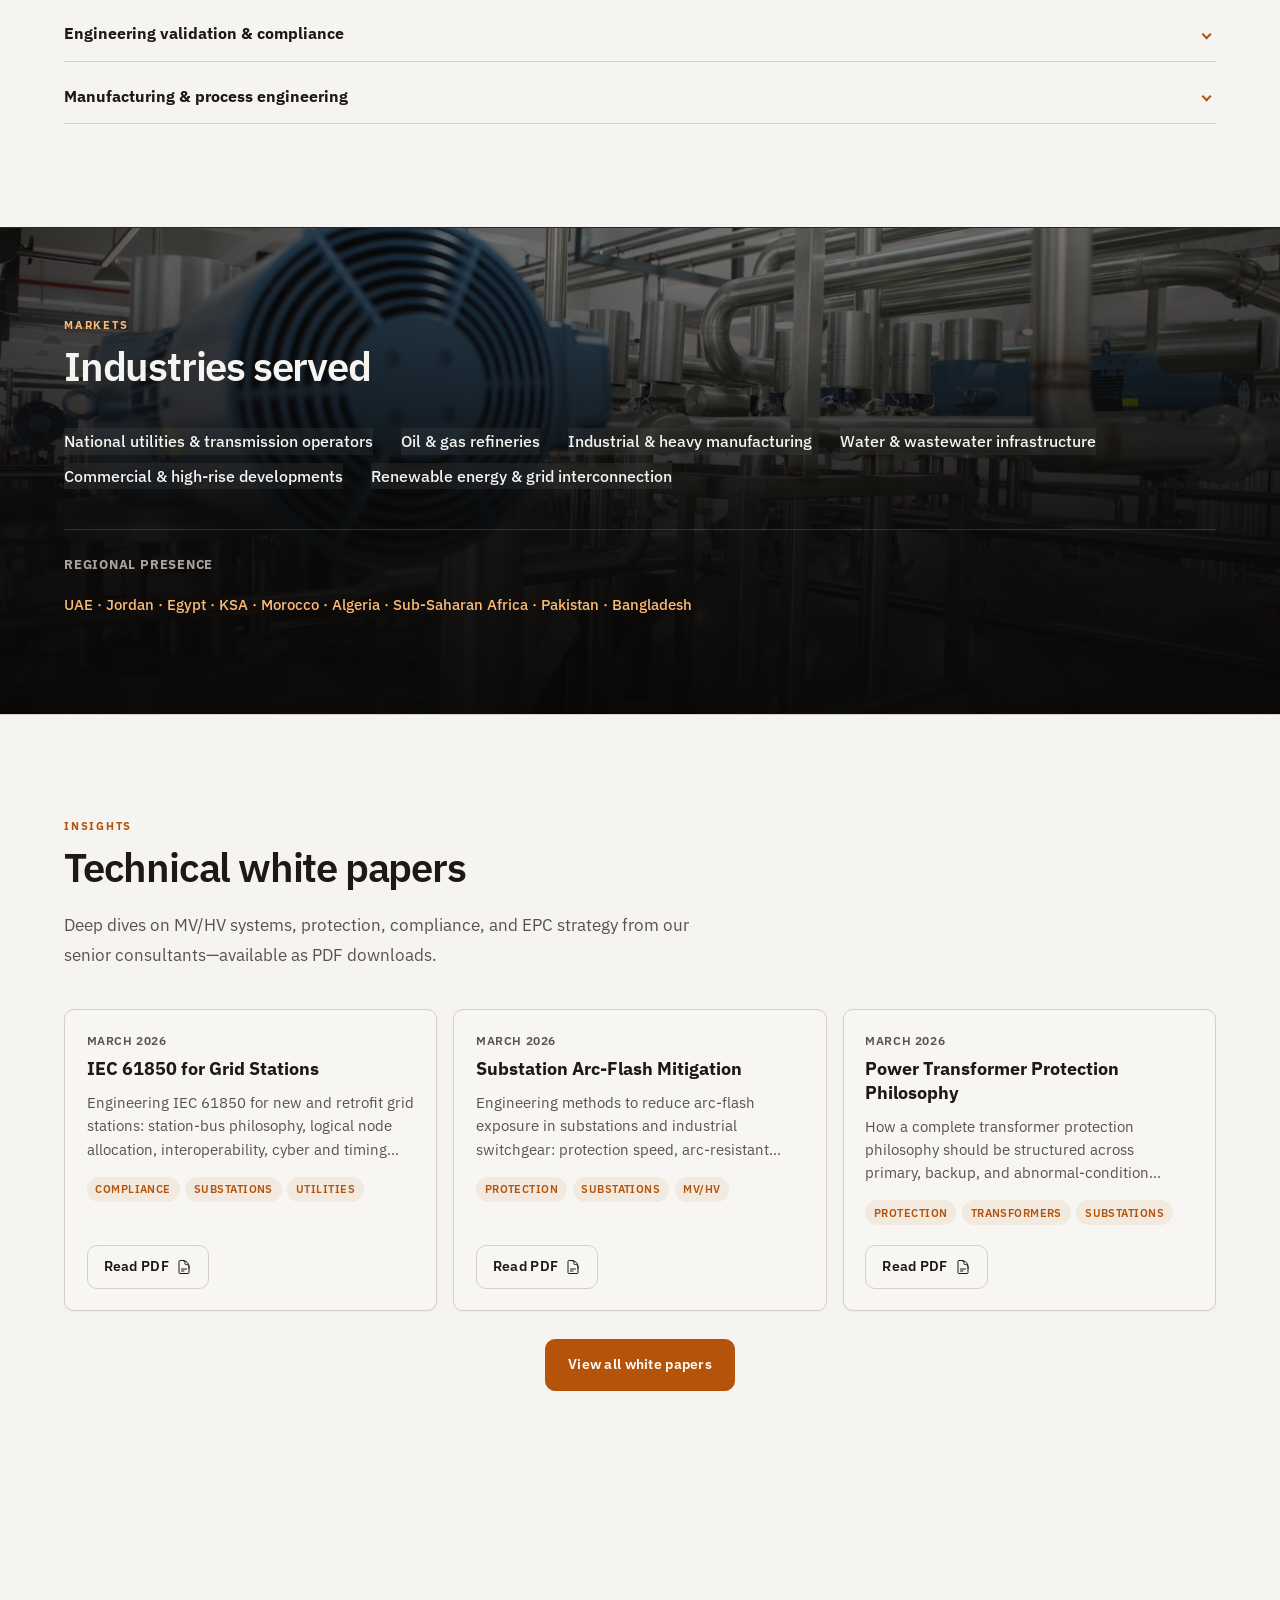
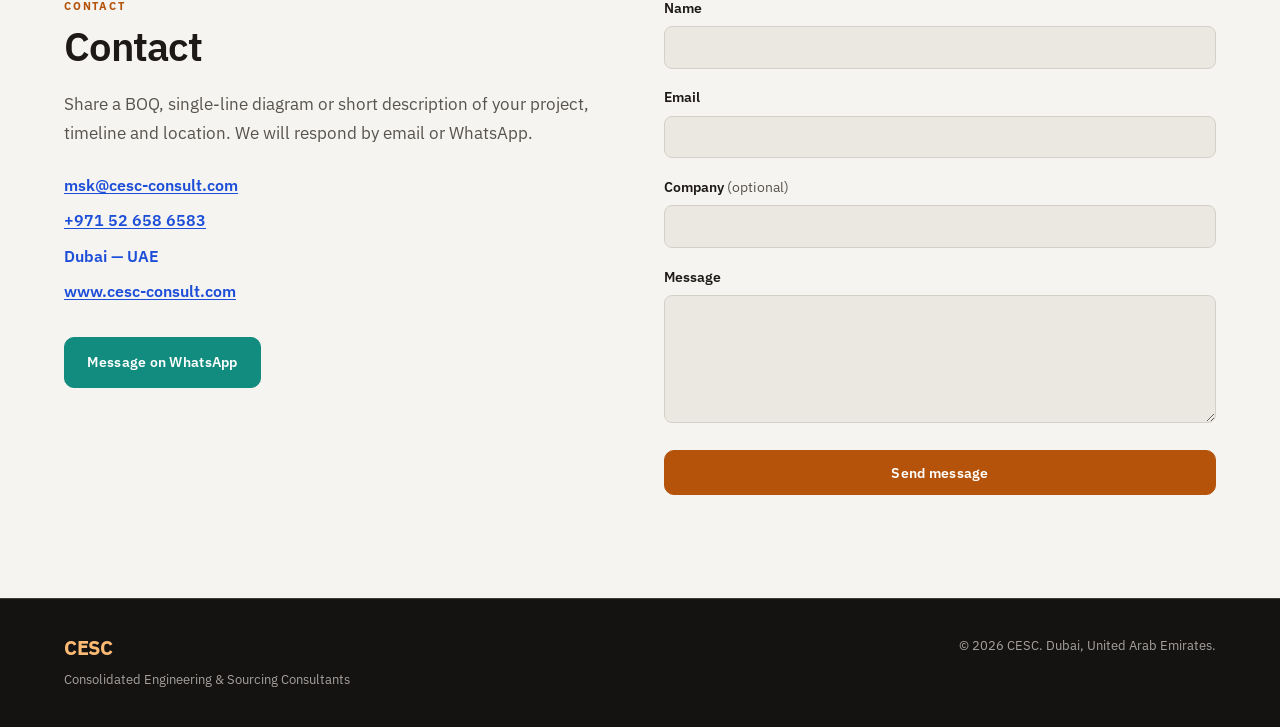
==== commit b5443c68: "Lock GE-type experiment: IBM Plex sans with CESC palette. Keep imagery-sneak layout, restore regiona" ====
--- a/index.html
+++ b/index.html
@@ -7,7 +7,7 @@
   <meta name="description" content="CESC is a Dubai-based power systems engineering, EPC and equipment sourcing firm. MV/HV substations, switchgear, transformers, solar PV and BESS, HFO power plants and licensed Westinghouse LV products across the Middle East, Africa and South Asia.">
   <link rel="preconnect" href="https://fonts.googleapis.com">
   <link rel="preconnect" href="https://fonts.gstatic.com" crossorigin>
-  <link href="https://fonts.googleapis.com/css2?family=DM+Sans:ital,opsz,wght@0,9..40,400;0,9..40,500;0,9..40,600;0,9..40,700;1,9..40,400&family=Libre+Baskerville:ital,wght@0,400;0,700;1,400&display=swap" rel="stylesheet">
+  <link href="https://fonts.googleapis.com/css2?family=IBM+Plex+Sans:ital,wght@0,400;0,500;0,600;0,700;1,400&display=swap" rel="stylesheet">
   <link rel="stylesheet" href="styles.css">
 </head>
 <body>
@@ -250,6 +250,16 @@
         </ol>
       </div>
     </section>
+
+    <figure class="field-break field-break--region" aria-label="Regional transmission corridors">
+      <img src="assets/photos/region-uae-desert-lines.jpg" width="2000" height="1333" alt="Power lines crossing desert landscape in the UAE, reflecting CESC’s Middle East and Africa delivery context" decoding="async" loading="lazy">
+      <figcaption class="field-break__caption">
+        <div class="container field-break__caption-inner">
+          <span class="field-break__kicker">Middle East &amp; Africa</span>
+          <span class="field-break__line">Built for harsh climates, long logistics chains, and utility-grade specification discipline.</span>
+        </div>
+      </figcaption>
+    </figure>
 
     <section class="section section--light section-projects" id="projects" aria-labelledby="projects-heading">
       <div class="container">
@@ -518,7 +528,7 @@
       </div>
     </section>
 
-    <section class="section section--dark section-expertise" id="expertise" aria-labelledby="expertise-heading">
+    <section class="section section--light section-expertise" id="expertise" aria-labelledby="expertise-heading">
       <div class="container">
         <div class="section-head">
           <div class="section-heading">
@@ -587,7 +597,7 @@
 
     <section class="section-cinema section--dark section-industries" id="industries" aria-labelledby="industries-heading">
       <div class="section-cinema__media" aria-hidden="true">
-        <img src="assets/photos/region-uae-desert-lines.jpg" width="2000" height="1333" alt="" decoding="async" loading="lazy">
+        <img src="assets/photos/industrial-plant.jpg" width="1600" height="1067" alt="" decoding="async" loading="lazy">
       </div>
       <div class="section-cinema__veil" aria-hidden="true"></div>
       <div class="section-cinema__content">
--- a/styles.css
+++ b/styles.css
@@ -1,4 +1,5 @@
-/* CESC - one-page layout */
+/* CESC - one-page layout
+   design/ge-type: GE-inspired type only (all-sans + weight hierarchy); CESC colours unchanged */
 :root {
   --color-bg: #ebe8e1;
   /* Pulled from hero artwork (PHOTO-2026-02-22-21-52-08) so the image sits on the same field */
@@ -17,8 +18,10 @@
   --color-dark-muted: #c4c0b8;
   --color-dark-link: #93c5fd;
   --color-dark-link-hover: #bfdbfe;
-  --font-sans: "DM Sans", system-ui, -apple-system, sans-serif;
-  --font-serif: "Libre Baskerville", Georgia, "Times New Roman", serif;
+  /* Single geometric sans — weight does the pairing work (GE pattern) */
+  --font-sans: "IBM Plex Sans", "Helvetica Neue", Helvetica, Arial, sans-serif;
+  --font-serif: "IBM Plex Sans", "Helvetica Neue", Helvetica, Arial, sans-serif;
+  --font-display: "IBM Plex Sans", "Helvetica Neue", Helvetica, Arial, sans-serif;
   --radius: 10px;
   --shadow: 0 1px 2px rgba(28, 25, 23, 0.06);
   --shadow-sm: 0 1px 2px rgba(28, 25, 23, 0.05);
@@ -59,7 +62,7 @@
   margin: 0;
   font-family: var(--font-sans);
   font-size: 1.0625rem;
-  line-height: 1.65;
+  line-height: 1.7;
   color: var(--color-text);
   background-color: var(--color-bg);
   background-image:
@@ -168,11 +171,11 @@
 }
 
 .brand-mark {
-  font-family: var(--font-serif);
+  font-family: var(--font-display);
   font-size: clamp(1.35rem, 3vw, 1.65rem);
   font-weight: 700;
   color: var(--color-accent);
-  letter-spacing: 0.02em;
+  letter-spacing: -0.02em;
   line-height: 1.1;
 }
 
@@ -372,11 +375,11 @@
 
 .hero-brand {
   margin: 0 0 0.85rem;
-  font-family: var(--font-serif);
+  font-family: var(--font-display);
   font-size: clamp(2.75rem, 7vw, 4.75rem);
   font-weight: 700;
   line-height: 0.95;
-  letter-spacing: -0.02em;
+  letter-spacing: -0.035em;
   color: var(--color-accent);
 }
 
@@ -394,10 +397,11 @@
 
 .hero-title {
   margin: 0 0 1.15rem;
-  font-family: var(--font-serif);
-  font-size: clamp(1.2rem, 1.6vw + 0.85rem, 1.85rem);
-  font-weight: 700;
-  line-height: 1.28;
+  font-family: var(--font-display);
+  font-size: clamp(1.35rem, 1.8vw + 0.9rem, 2rem);
+  font-weight: 600;
+  line-height: 1.25;
+  letter-spacing: -0.025em;
   color: var(--color-text);
   max-width: 28ch;
   overflow-wrap: break-word;
@@ -409,8 +413,9 @@
   margin: 0 0 2rem;
   color: var(--color-text-muted);
   font-size: 1.0625rem;
+  font-weight: 400;
   max-width: 38rem;
-  line-height: 1.7;
+  line-height: 1.75;
 }
 
 .hero-lead strong {
@@ -598,11 +603,11 @@
 }
 
 .proof-strip strong {
-  font-family: var(--font-serif);
+  font-family: var(--font-display);
   font-size: clamp(1.05rem, 2.2vw, 1.25rem);
-  font-weight: 700;
+  font-weight: 600;
   color: var(--color-text);
-  letter-spacing: -0.01em;
+  letter-spacing: -0.02em;
   line-height: 1.2;
 }
 
@@ -765,6 +770,13 @@
   margin-bottom: 1.25rem;
 }
 
+.about-cinema h2,
+.section-cinema h2,
+.about-cinema .section-heading h2,
+.section-cinema .section-heading h2 {
+  color: var(--color-dark-text);
+}
+
 .about-cinema .lead,
 .about-cinema p {
   color: rgba(245, 244, 241, 0.92);
@@ -929,7 +941,9 @@
   border-top: 1px solid rgba(255, 255, 255, 0.06);
 }
 
-.section--dark h2 {
+.section--dark h2,
+.section--dark .section-heading h2,
+.section--dark .section-head .section-heading h2 {
   color: var(--color-dark-text);
 }
 
@@ -996,11 +1010,12 @@
 
 .section h2 {
   margin: 0 0 1.25rem;
-  font-family: var(--font-serif);
-  font-size: clamp(1.65rem, 2.4vw + 0.9rem, 2.35rem);
-  font-weight: 700;
+  font-family: var(--font-display);
+  font-size: clamp(1.75rem, 2.6vw + 0.95rem, 2.5rem);
+  font-weight: 600;
   line-height: 1.2;
-  letter-spacing: -0.01em;
+  letter-spacing: -0.03em;
+  color: var(--color-text);
   max-width: 100%;
   overflow-wrap: break-word;
   word-break: break-word;
@@ -1011,11 +1026,12 @@
 .section-head .section-heading h2,
 .section-heading h2 {
   margin: 0;
-  font-family: var(--font-serif);
-  font-size: clamp(1.65rem, 2.4vw + 0.9rem, 2.35rem);
-  font-weight: 700;
+  font-family: var(--font-display);
+  font-size: clamp(1.75rem, 2.6vw + 0.95rem, 2.5rem);
+  font-weight: 600;
   line-height: 1.2;
-  letter-spacing: -0.01em;
+  letter-spacing: -0.03em;
+  color: var(--color-text);
 }
 
 .section-head {
@@ -1082,7 +1098,8 @@
   margin: 0;
   max-width: 40rem;
   font-size: 1.0625rem;
-  line-height: 1.65;
+  font-weight: 400;
+  line-height: 1.75;
   color: var(--color-text-muted);
 }
 
@@ -1398,9 +1415,10 @@
 }
 
 .lead {
-  font-size: 1.2rem;
-  line-height: 1.65;
-  color: var(--color-text);
+  font-size: 1.15rem;
+  line-height: 1.75;
+  font-weight: 400;
+  color: var(--color-text-muted);
   max-width: 48rem;
 }
 
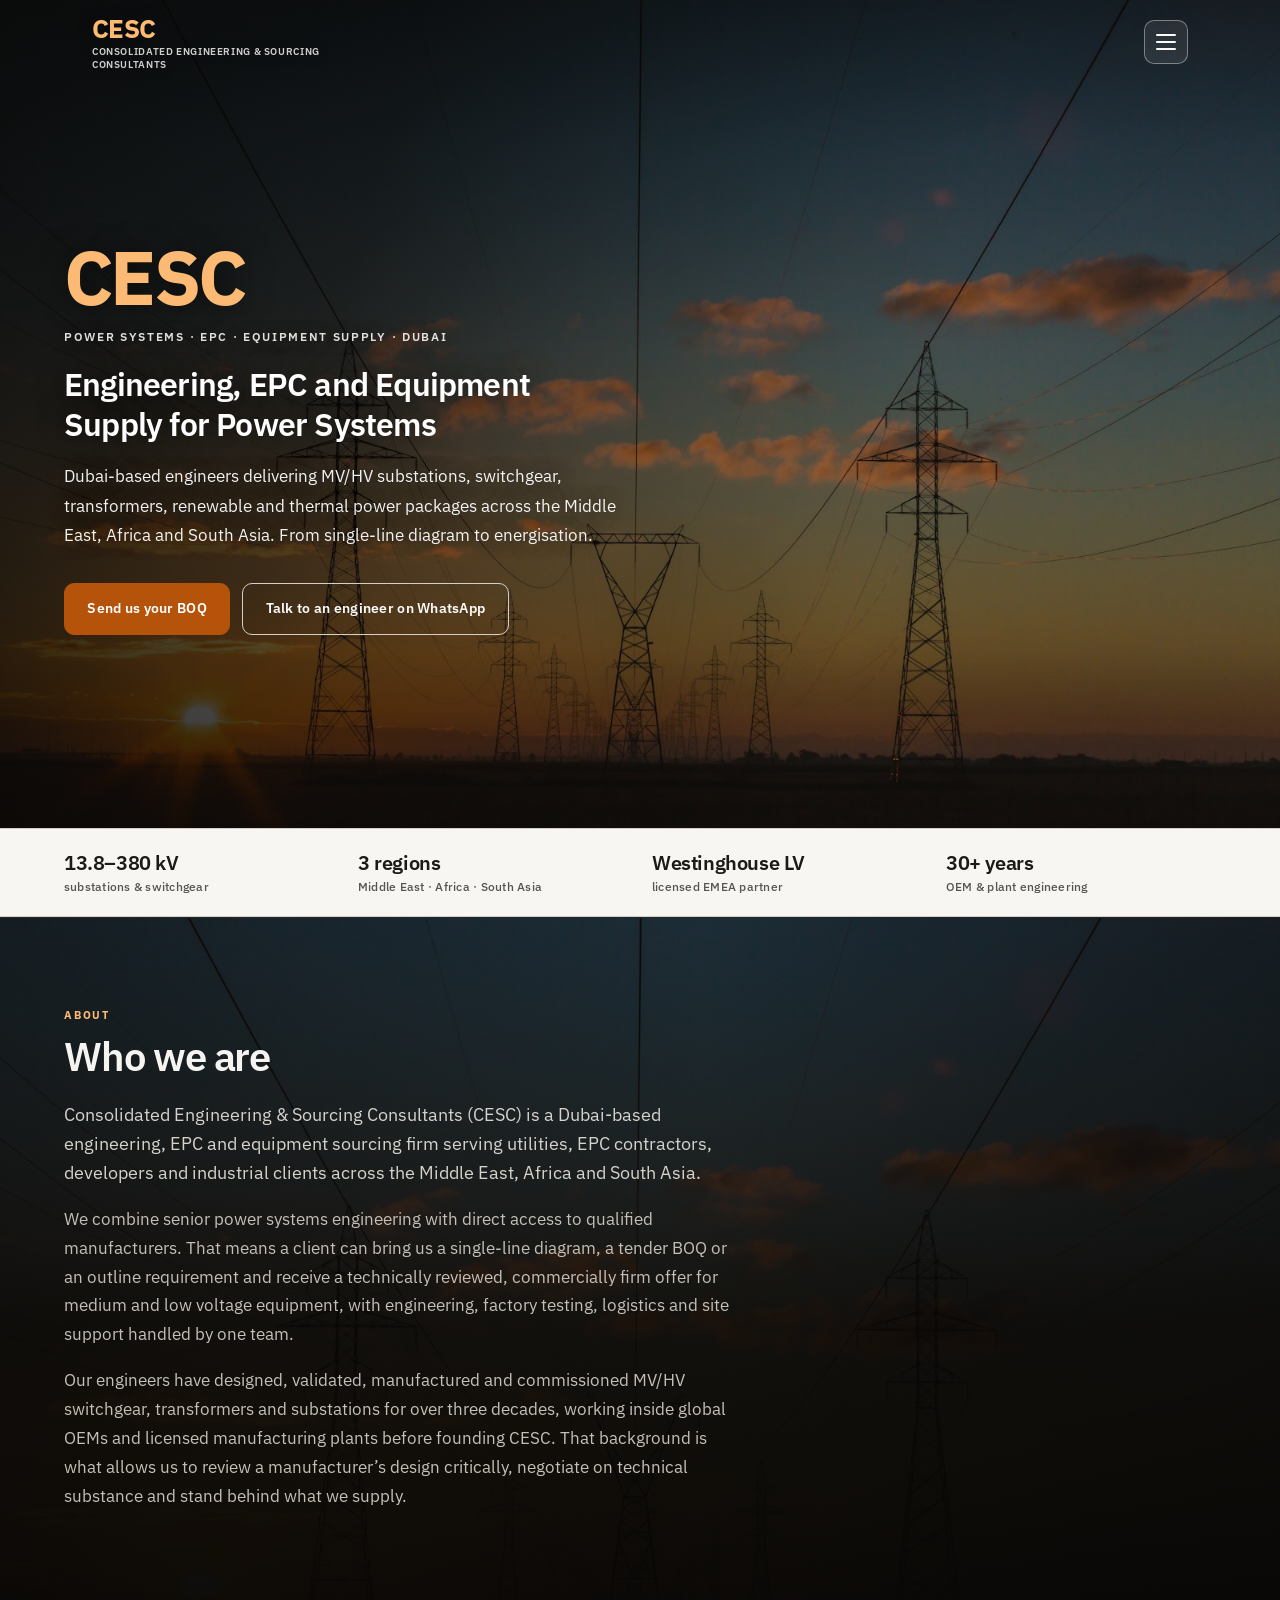
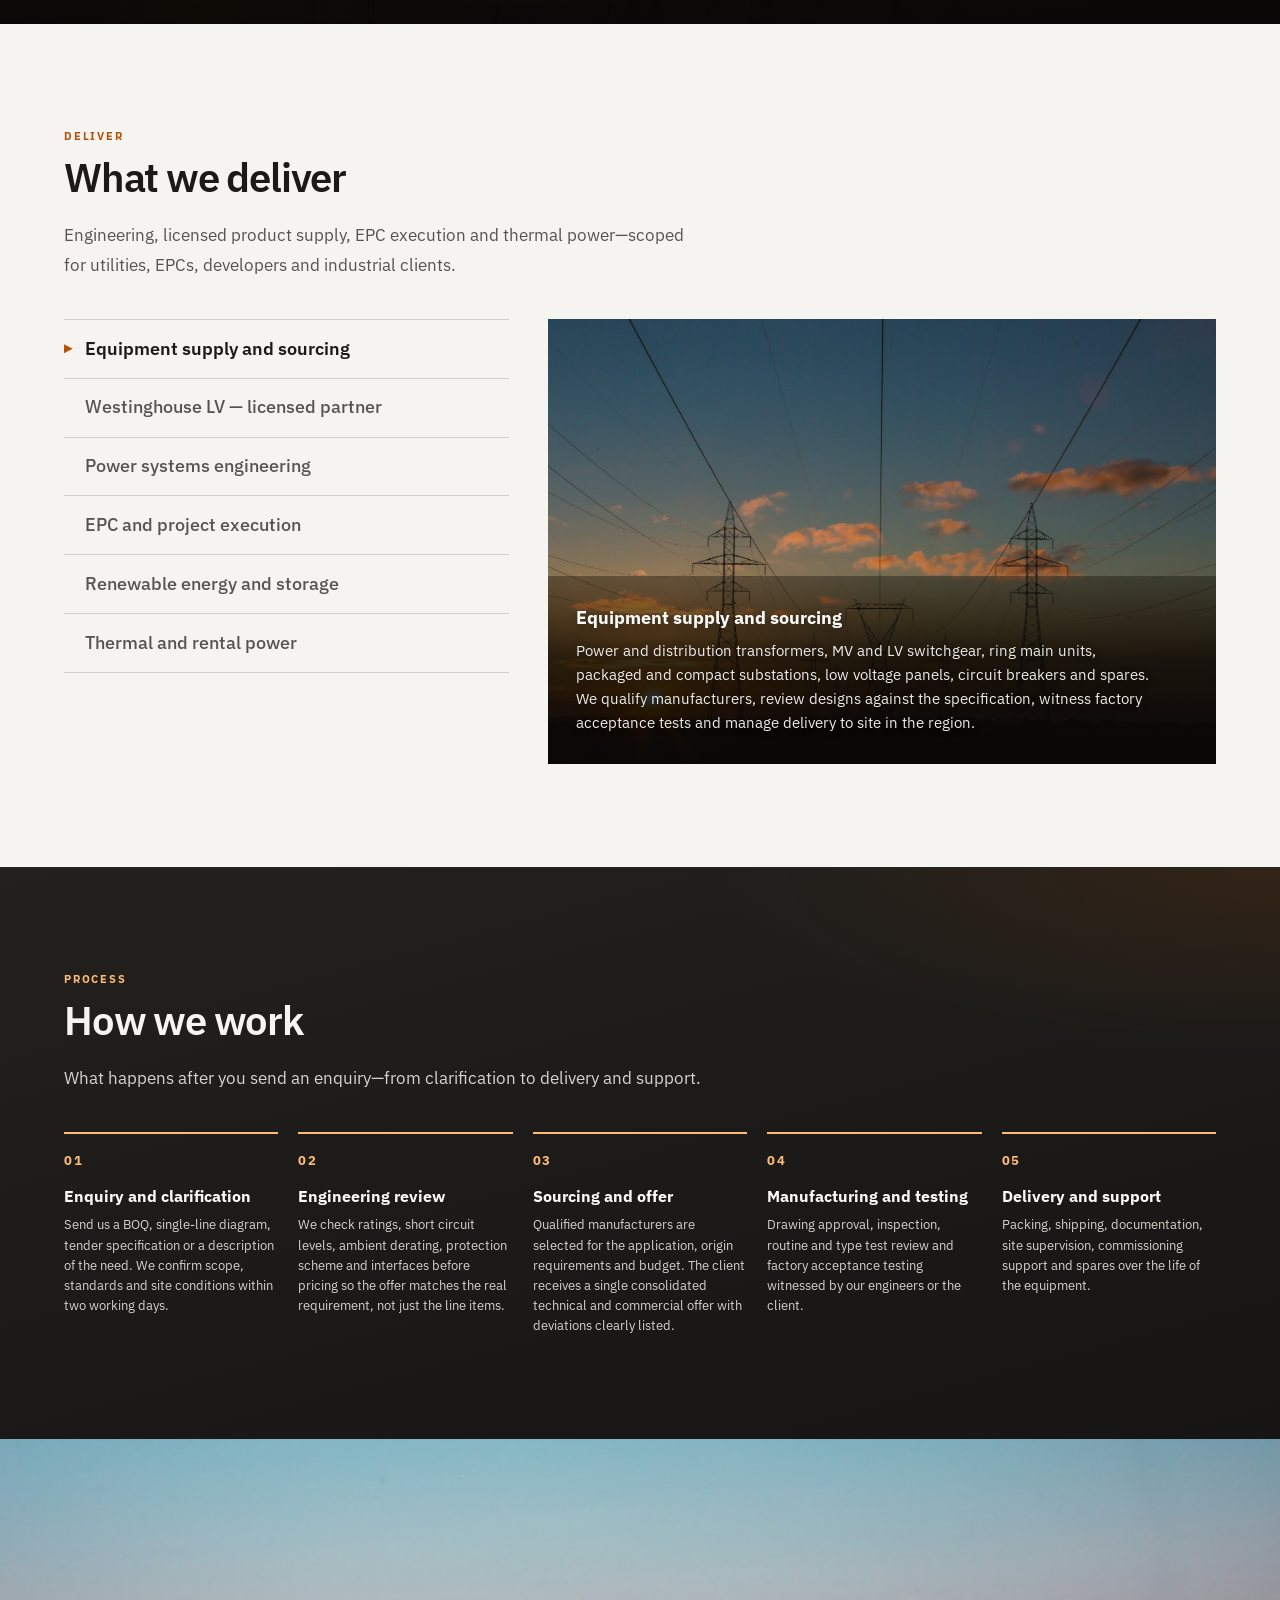
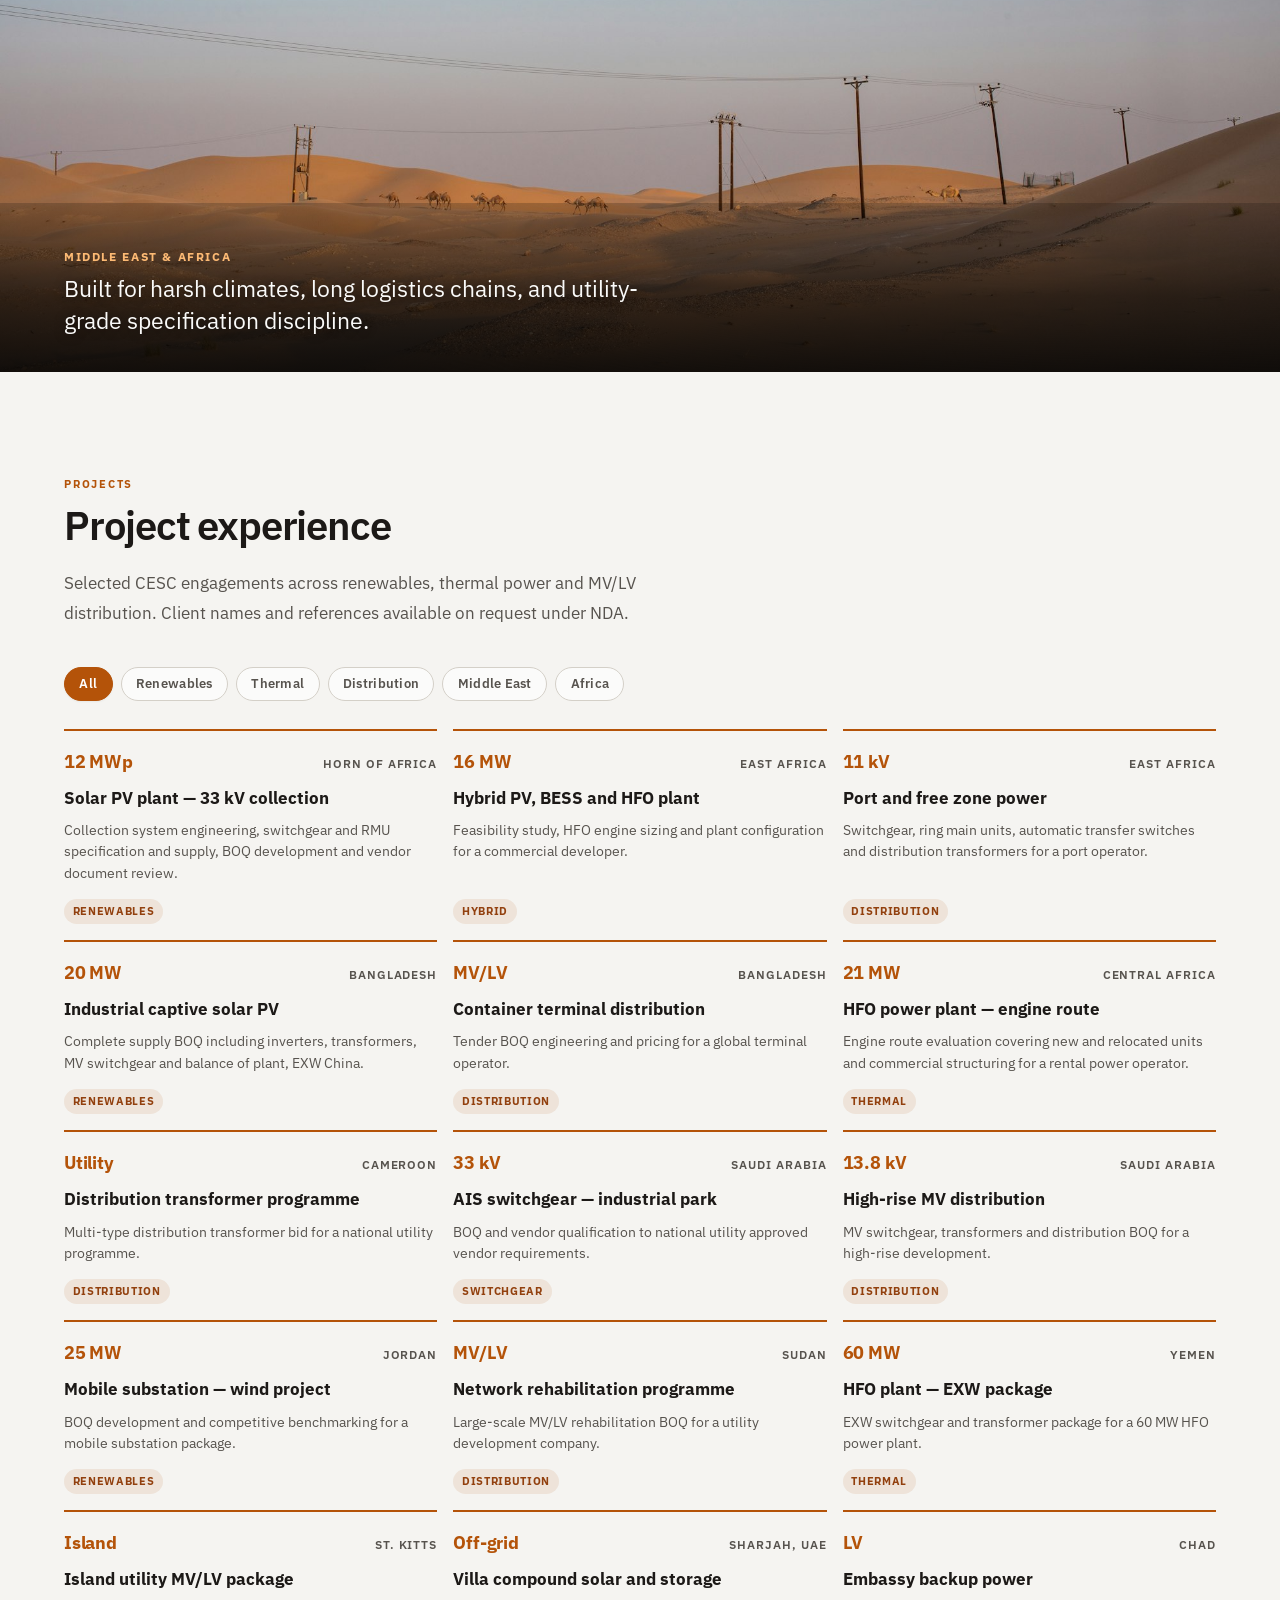
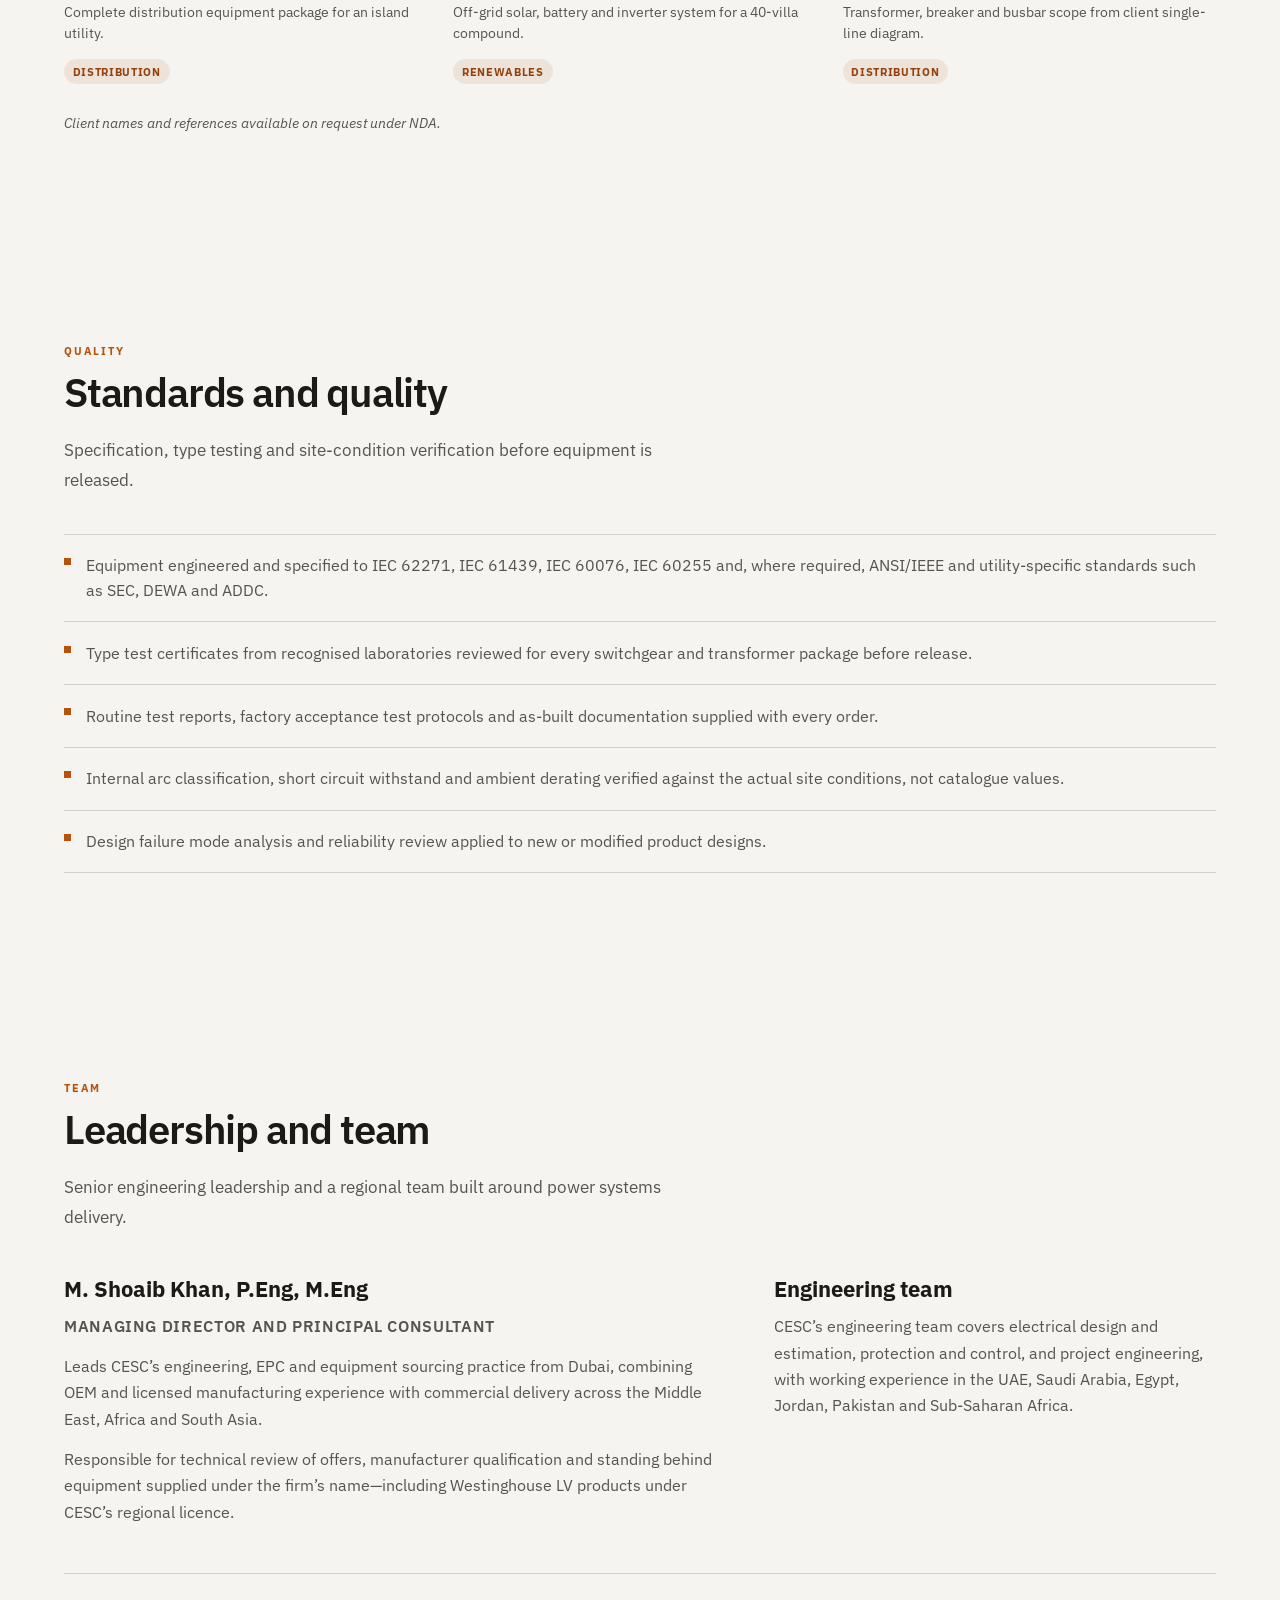
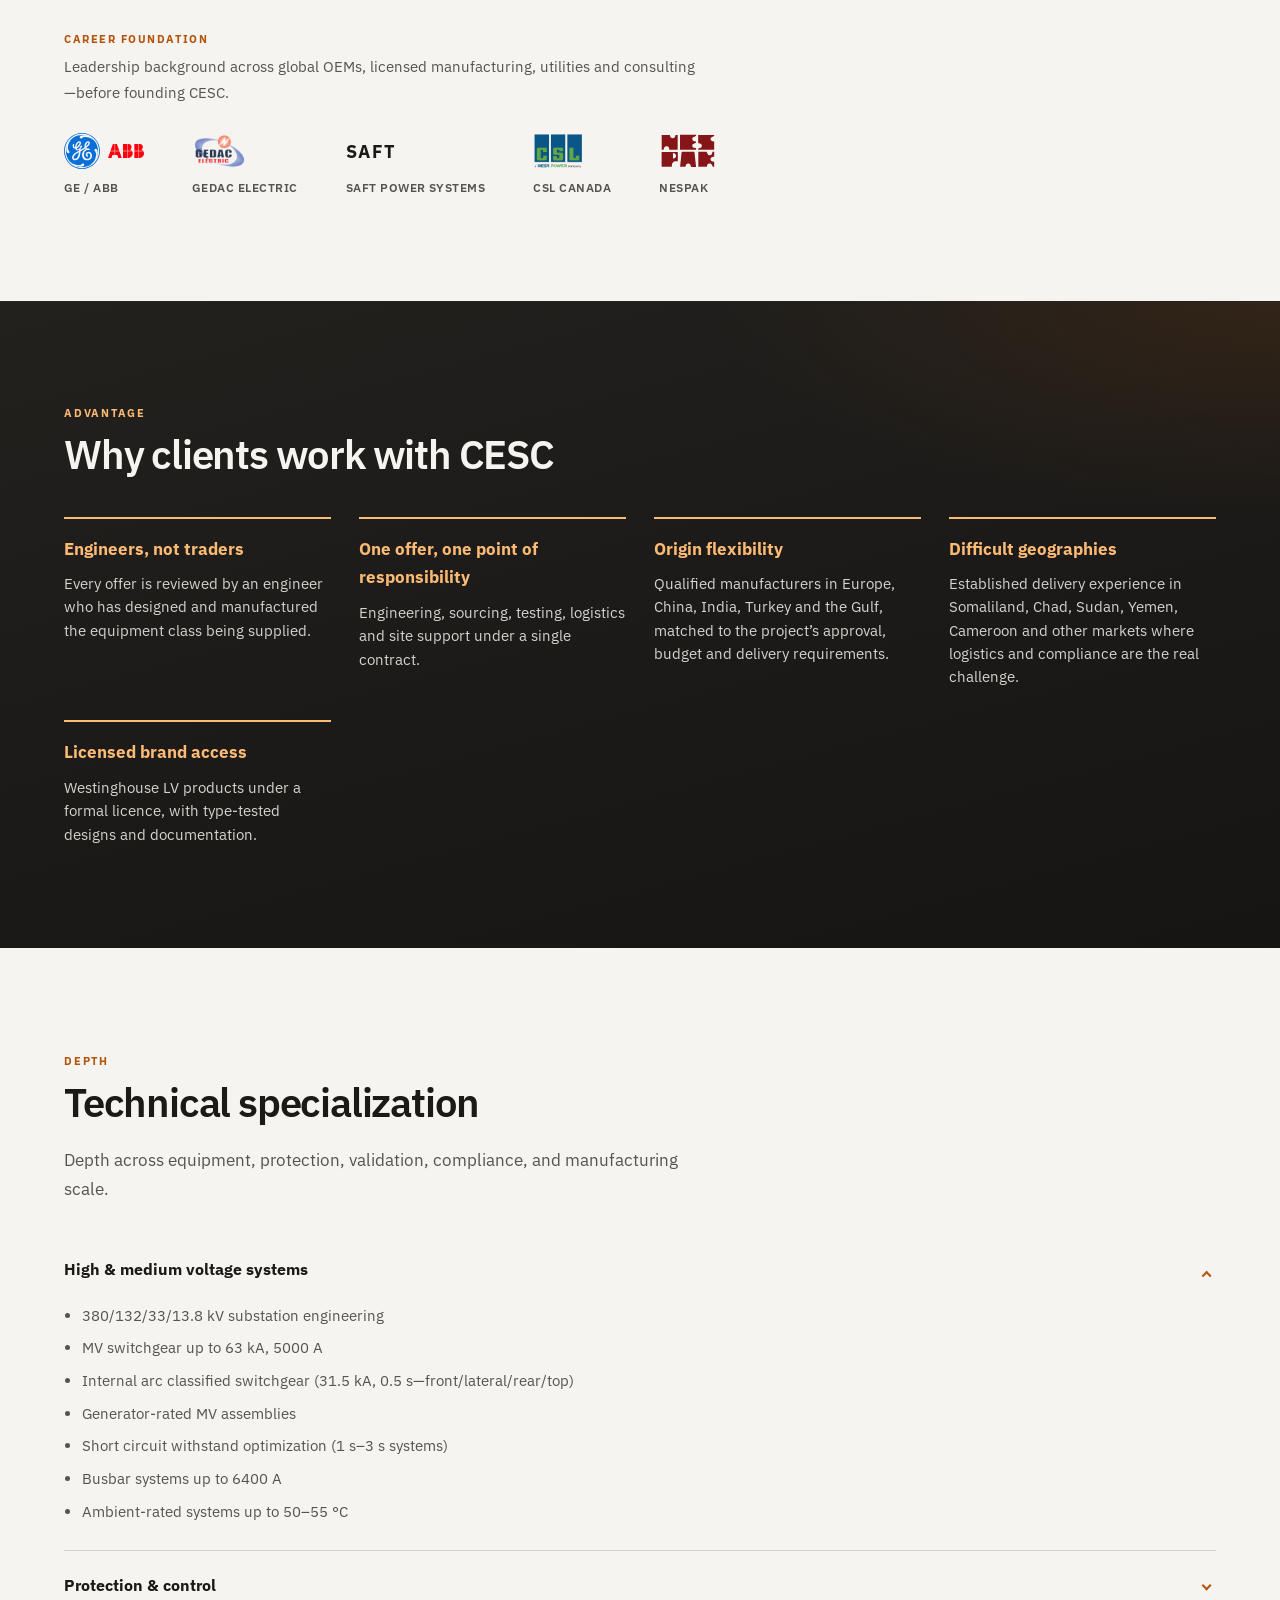
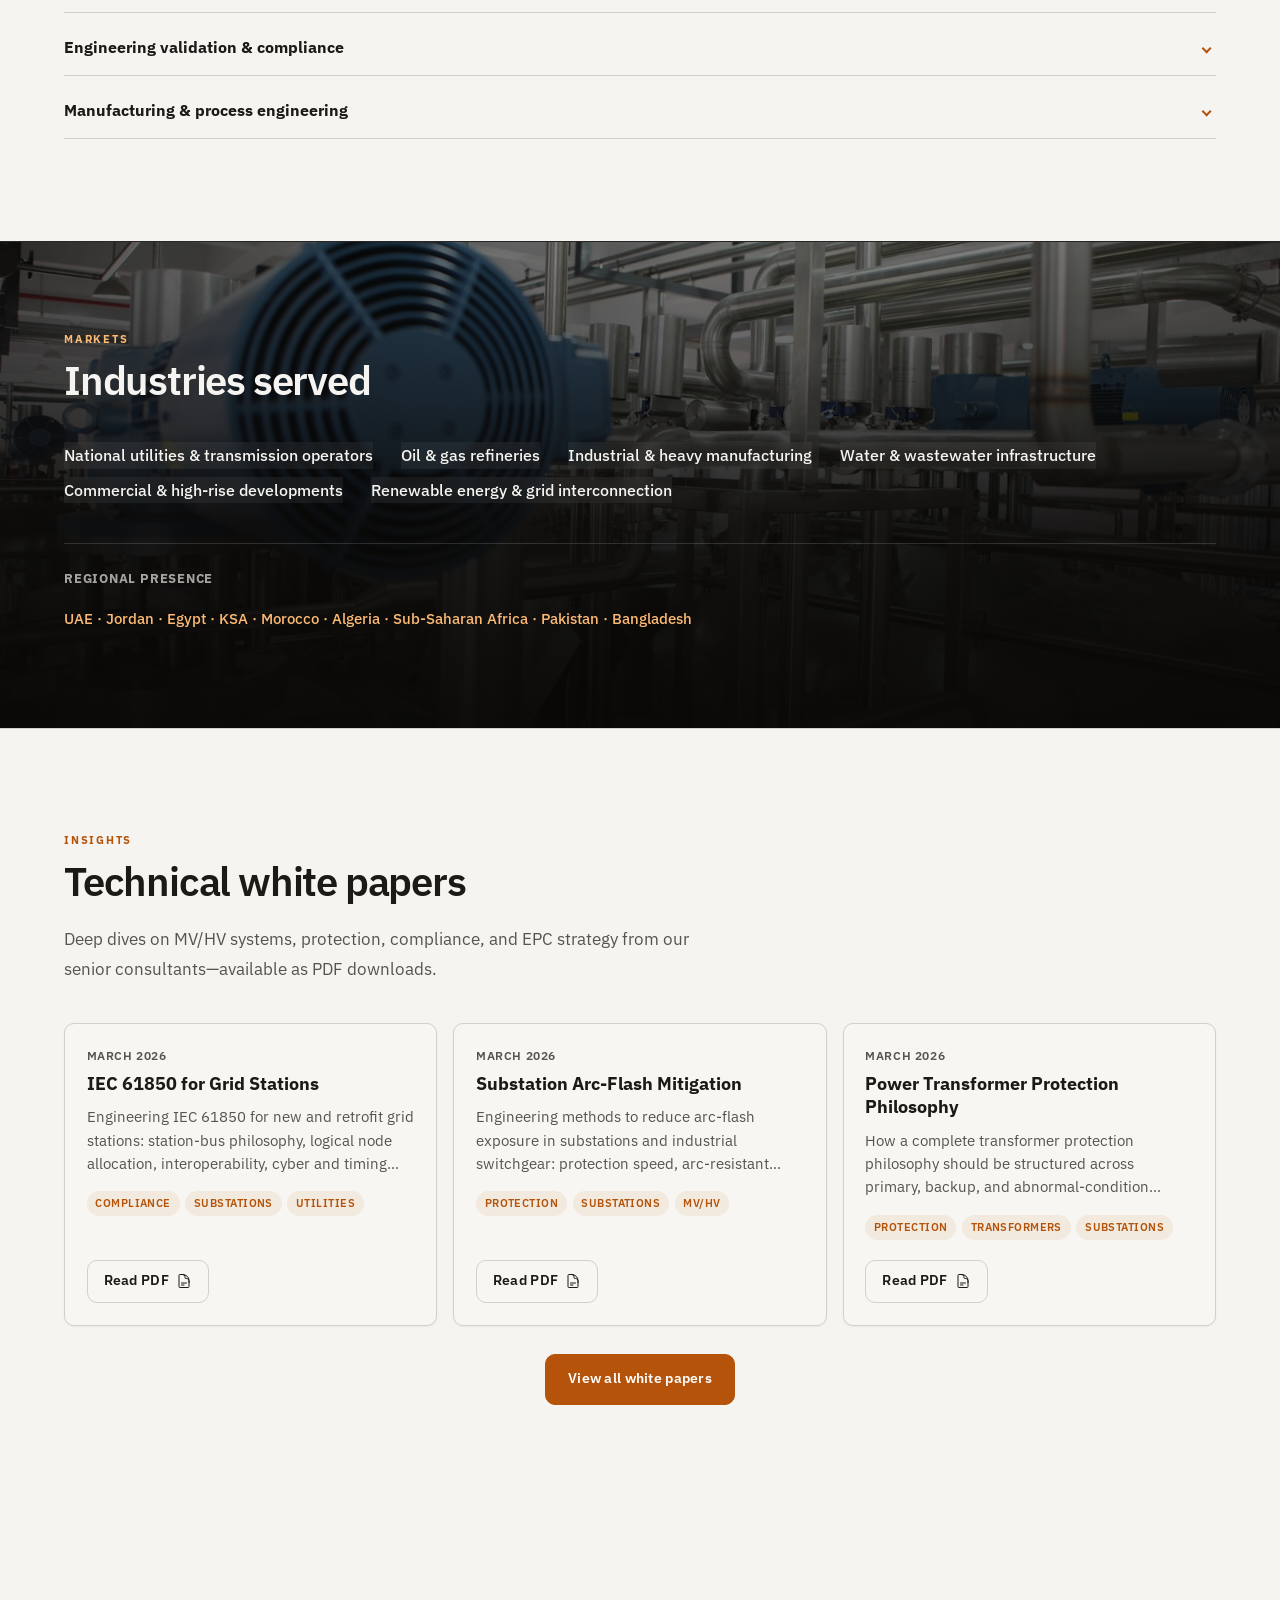
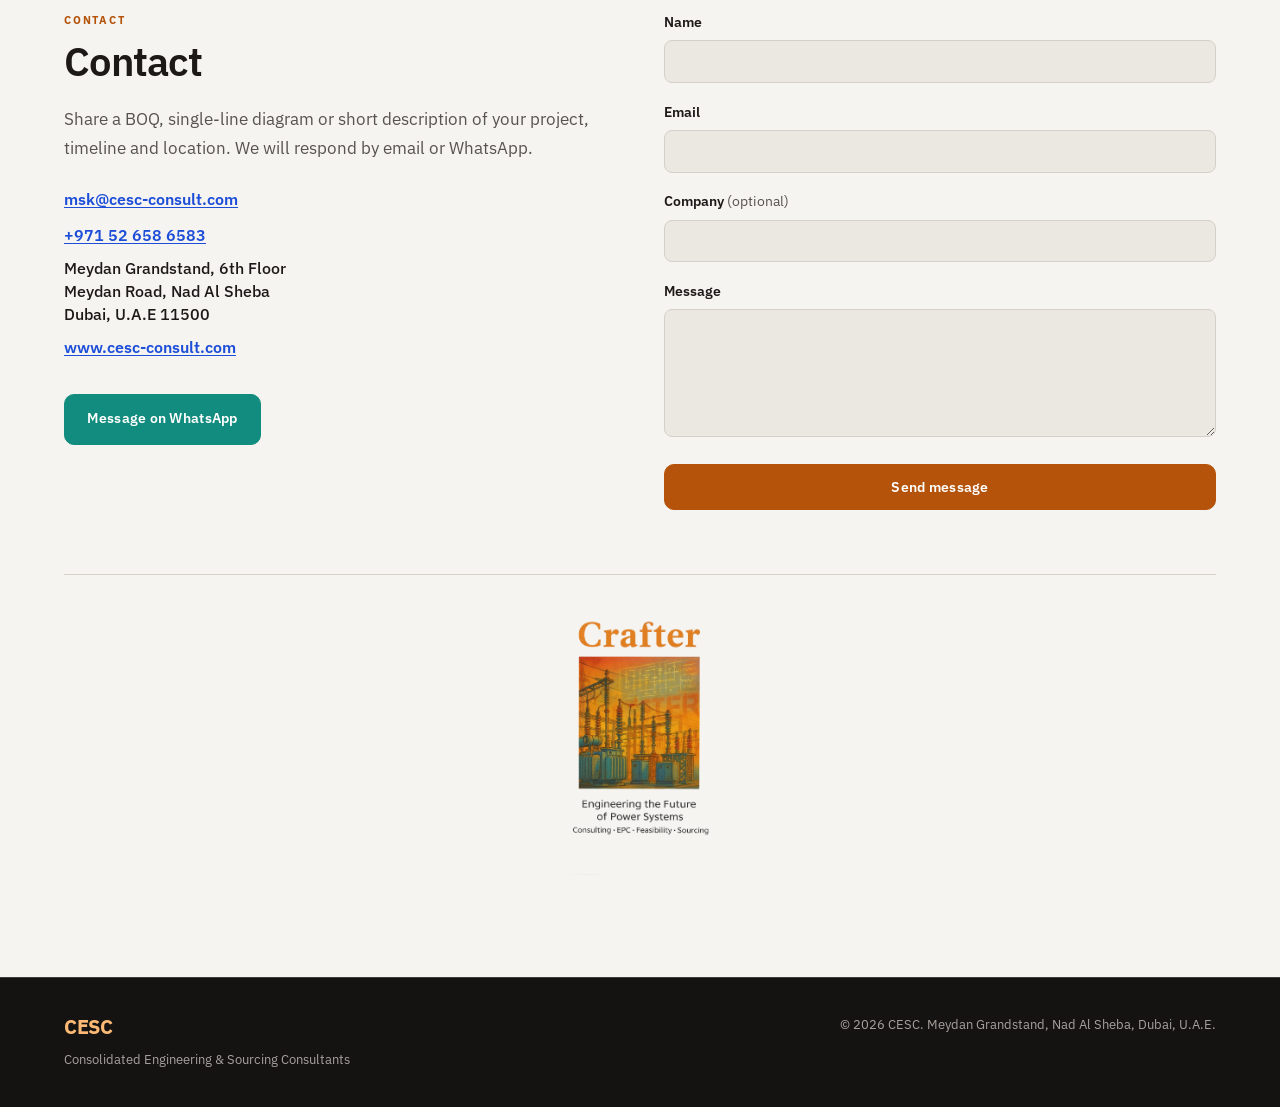
==== commit 91134a79: "Ship video-hero design with Contact seal and Meydan address. Full-bleed hero video, transparent nav," ====
--- a/index.html
+++ b/index.html
@@ -10,7 +10,7 @@
   <link href="https://fonts.googleapis.com/css2?family=IBM+Plex+Sans:ital,wght@0,400;0,500;0,600;0,700;1,400&display=swap" rel="stylesheet">
   <link rel="stylesheet" href="styles.css">
 </head>
-<body>
+<body class="has-video-hero">
   <a class="skip-link" href="#main">Skip to content</a>
 
   <div class="site-top" id="top">
@@ -49,8 +49,14 @@
   </div>
 
   <main id="main">
-    <section class="hero" aria-labelledby="hero-heading">
-      <div class="hero-split">
+    <section class="hero hero--video" aria-labelledby="hero-heading">
+      <div class="hero-video" aria-hidden="true">
+        <video class="hero-video__media" autoplay muted loop playsinline poster="assets/photos/hero-substation.jpg" preload="metadata">
+          <source src="assets/video/hero-grid.mp4" type="video/mp4">
+        </video>
+      </div>
+      <div class="hero-video__scrim" aria-hidden="true"></div>
+      <div class="hero-split hero-split--solo">
         <div class="hero-content">
           <p class="hero-brand" aria-hidden="true">CESC</p>
           <p class="hero-eyebrow">Power Systems &middot; EPC &middot; Equipment Supply &middot; Dubai</p>
@@ -58,12 +64,7 @@
           <p class="hero-lead">Dubai-based engineers delivering MV/HV substations, switchgear, transformers, renewable and thermal power packages across the Middle East, Africa and South Asia. From single-line diagram to energisation.</p>
           <div class="hero-actions">
             <a class="btn btn-primary" href="#contact">Send us your BOQ</a>
-            <a class="btn btn-ghost" href="https://wa.me/971526586583?text=Hello%2C%20I%27d%20like%20to%20inquire%20about%20CESC%20services." target="_blank" rel="noopener noreferrer">Talk to an engineer on WhatsApp</a>
-          </div>
-        </div>
-        <div class="hero-visual">
-          <div class="hero-art-frame">
-            <img src="assets/hero-brand.png" width="800" height="1200" alt="Power substation and electrical infrastructure illustration for CESC" decoding="async" fetchpriority="high">
+            <a class="btn btn-ghost btn-ghost--on-video" href="https://wa.me/971526586583?text=Hello%2C%20I%27d%20like%20to%20inquire%20about%20CESC%20services." target="_blank" rel="noopener noreferrer">Talk to an engineer on WhatsApp</a>
           </div>
         </div>
       </div>
@@ -651,7 +652,13 @@
           <ul class="contact-details">
             <li><a href="mailto:msk@cesc-consult.com">msk@cesc-consult.com</a></li>
             <li><a href="tel:+971526586583">+971 52 658 6583</a></li>
-            <li><span class="contact-location">Dubai &mdash; UAE</span></li>
+            <li>
+              <address class="contact-location">
+                Meydan Grandstand, 6th Floor<br>
+                Meydan Road, Nad Al Sheba<br>
+                Dubai, U.A.E 11500
+              </address>
+            </li>
             <li><a href="https://www.cesc-consult.com" rel="noopener">www.cesc-consult.com</a></li>
           </ul>
           <a class="btn btn-whatsapp" href="https://wa.me/971526586583?text=Hello%2C%20I%27d%20like%20to%20inquire%20about%20CESC%20services." target="_blank" rel="noopener noreferrer">Message on WhatsApp</a>
@@ -682,6 +689,13 @@
           </form>
         </div>
       </div>
+      <div class="container">
+        <div class="contact-seal" aria-hidden="true">
+          <div class="contact-brand-art">
+            <img src="assets/hero-brand.png" width="800" height="1200" alt="" decoding="async" loading="lazy">
+          </div>
+        </div>
+      </div>
     </section>
   </main>
 
@@ -692,7 +706,7 @@
         <p>Consolidated Engineering &amp; Sourcing Consultants</p>
       </div>
       <div class="footer-meta-block">
-        <p class="footer-meta">&copy; <span id="year"></span> CESC. Dubai, United Arab Emirates.</p>
+        <p class="footer-meta">&copy; <span id="year"></span> CESC. Meydan Grandstand, Nad Al Sheba, Dubai, U.A.E.</p>
       </div>
     </div>
   </footer>
--- a/styles.css
+++ b/styles.css
@@ -348,11 +348,196 @@
 
 /* Hero: two columns, thin rule between copy and image (no card wrapper) */
 .hero {
+  position: relative;
   padding: calc(clamp(2.5rem, 6vw, 4.5rem) + env(safe-area-inset-top, 0px)) var(--page-pad) clamp(3rem, 6vw, 4.75rem);
   /* Match the poster field so the artwork doesn’t read as a floating card */
   background: #ffffff;
   border-bottom: 1px solid var(--color-border);
   overflow: clip;
+}
+
+/* Video-bg experiment: same hero content, motion underneath */
+.hero--video {
+  isolation: isolate;
+  background: #1c1917;
+  border-bottom: none;
+  min-height: min(92vh, 52rem);
+  display: flex;
+  flex-direction: column;
+  justify-content: center;
+  padding-top: calc(var(--header-h) + clamp(1.5rem, 4vw, 3rem) + env(safe-area-inset-top, 0px));
+}
+
+.hero-video {
+  position: absolute;
+  inset: 0;
+  z-index: 0;
+  overflow: hidden;
+  pointer-events: none;
+}
+
+.hero-video__media {
+  display: block;
+  width: 100%;
+  height: 100%;
+  object-fit: cover;
+  object-position: center;
+}
+
+.hero-video__scrim {
+  position: absolute;
+  inset: 0;
+  z-index: 1;
+  pointer-events: none;
+  /* Dense left column for type; open right so video colour still reads */
+  background:
+    linear-gradient(
+      105deg,
+      rgba(8, 7, 6, 0.88) 0%,
+      rgba(8, 7, 6, 0.72) 28%,
+      rgba(8, 7, 6, 0.42) 48%,
+      rgba(8, 7, 6, 0.16) 68%,
+      rgba(8, 7, 6, 0.06) 100%
+    ),
+    linear-gradient(
+      180deg,
+      rgba(8, 7, 6, 0.55) 0%,
+      rgba(8, 7, 6, 0.2) 18%,
+      transparent 42%,
+      transparent 78%,
+      rgba(8, 7, 6, 0.35) 100%
+    );
+}
+
+.hero--video .hero-split {
+  position: relative;
+  z-index: 2;
+}
+
+.hero--video .hero-split--solo {
+  grid-template-columns: minmax(0, 1fr);
+  max-width: var(--max);
+  width: 100%;
+  margin: 0 auto;
+}
+
+.hero--video .hero-content {
+  padding-right: 0;
+  max-width: 36rem;
+}
+
+.hero--video .hero-brand {
+  color: #fdba74;
+  text-shadow: 0 2px 28px rgba(0, 0, 0, 0.55);
+}
+
+.hero--video .hero-eyebrow {
+  color: rgba(250, 250, 249, 0.88);
+  text-shadow: 0 1px 14px rgba(0, 0, 0, 0.5);
+}
+
+.hero--video .hero-title {
+  color: #ffffff;
+  text-shadow: 0 2px 28px rgba(0, 0, 0, 0.55);
+}
+
+.hero--video .hero-lead {
+  color: rgba(255, 255, 255, 0.94);
+  text-shadow: 0 1px 18px rgba(0, 0, 0, 0.5);
+}
+
+.hero--video .hero-lead strong {
+  color: #ffffff;
+}
+
+.btn-ghost--on-video {
+  color: #fafaf9 !important;
+  border-color: rgba(250, 250, 249, 0.55);
+  background: rgba(250, 250, 249, 0.08);
+}
+
+.btn-ghost--on-video:hover {
+  color: #fff !important;
+  border-color: #fff;
+  background: rgba(250, 250, 249, 0.16);
+}
+
+/* Video hero: nav floats over the frame, transparent until scroll */
+.has-video-hero .site-top {
+  position: absolute;
+  top: 0;
+  left: 0;
+  right: 0;
+  z-index: 200;
+  height: 0;
+}
+
+.has-video-hero .site-header {
+  position: fixed;
+  top: 0;
+  left: 0;
+  right: 0;
+  background: transparent;
+  border-bottom-color: transparent;
+  backdrop-filter: none;
+  -webkit-backdrop-filter: none;
+}
+
+.has-video-hero .site-header .brand-mark {
+  color: #fdba74;
+  text-shadow: 0 1px 16px rgba(0, 0, 0, 0.45);
+}
+
+.has-video-hero .site-header .brand-sub {
+  color: rgba(250, 250, 249, 0.82);
+  text-shadow: 0 1px 12px rgba(0, 0, 0, 0.45);
+}
+
+.has-video-hero .site-header .nav-toggle {
+  background: rgba(250, 250, 249, 0.08);
+  border-color: rgba(250, 250, 249, 0.4);
+}
+
+.has-video-hero .site-header .nav-toggle-bar {
+  background: #fafaf9;
+}
+
+.has-video-hero .site-header.is-solid {
+  background: rgba(247, 246, 242, 0.94);
+  border-bottom-color: rgba(212, 208, 200, 0.7);
+  backdrop-filter: blur(12px);
+  -webkit-backdrop-filter: blur(12px);
+}
+
+.has-video-hero .site-header.is-solid .brand-mark {
+  color: var(--color-accent);
+  text-shadow: none;
+}
+
+.has-video-hero .site-header.is-solid .brand-sub {
+  color: var(--color-text-muted);
+  text-shadow: none;
+}
+
+.has-video-hero .site-header.is-solid .nav-toggle {
+  background: var(--color-surface);
+  border-color: var(--color-border);
+}
+
+.has-video-hero .site-header.is-solid .nav-toggle-bar {
+  background: var(--color-text);
+}
+
+@media (prefers-reduced-motion: reduce) {
+  .hero-video__media {
+    display: none;
+  }
+
+  .hero--video {
+    background:
+      linear-gradient(rgba(247, 246, 242, 0.72), rgba(247, 246, 242, 0.72)),
+      url("assets/photos/hero-substation.jpg") center / cover;
+  }
 }
 
 .hero-split {
@@ -1984,6 +2169,26 @@
   margin-top: 0;
 }
 
+.contact-seal {
+  display: flex;
+  justify-content: center;
+  margin-top: clamp(2.75rem, 6vw, 4rem);
+  padding-top: clamp(2rem, 4vw, 2.75rem);
+  border-top: 1px solid var(--color-border);
+}
+
+.contact-brand-art {
+  width: min(11.5rem, 42vw);
+  margin-inline: auto;
+}
+
+.contact-brand-art img {
+  display: block;
+  width: 100%;
+  height: auto;
+  margin-inline: auto;
+}
+
 .contact-details {
   list-style: none;
   margin: 1.5rem 0;
@@ -2000,8 +2205,11 @@
 }
 
 .contact-location {
-  color: var(--color-link);
-  font-weight: 600;
+  display: block;
+  font-style: normal;
+  font-weight: 500;
+  line-height: 1.45;
+  color: var(--color-text);
 }
 
 .contact-form-wrap {
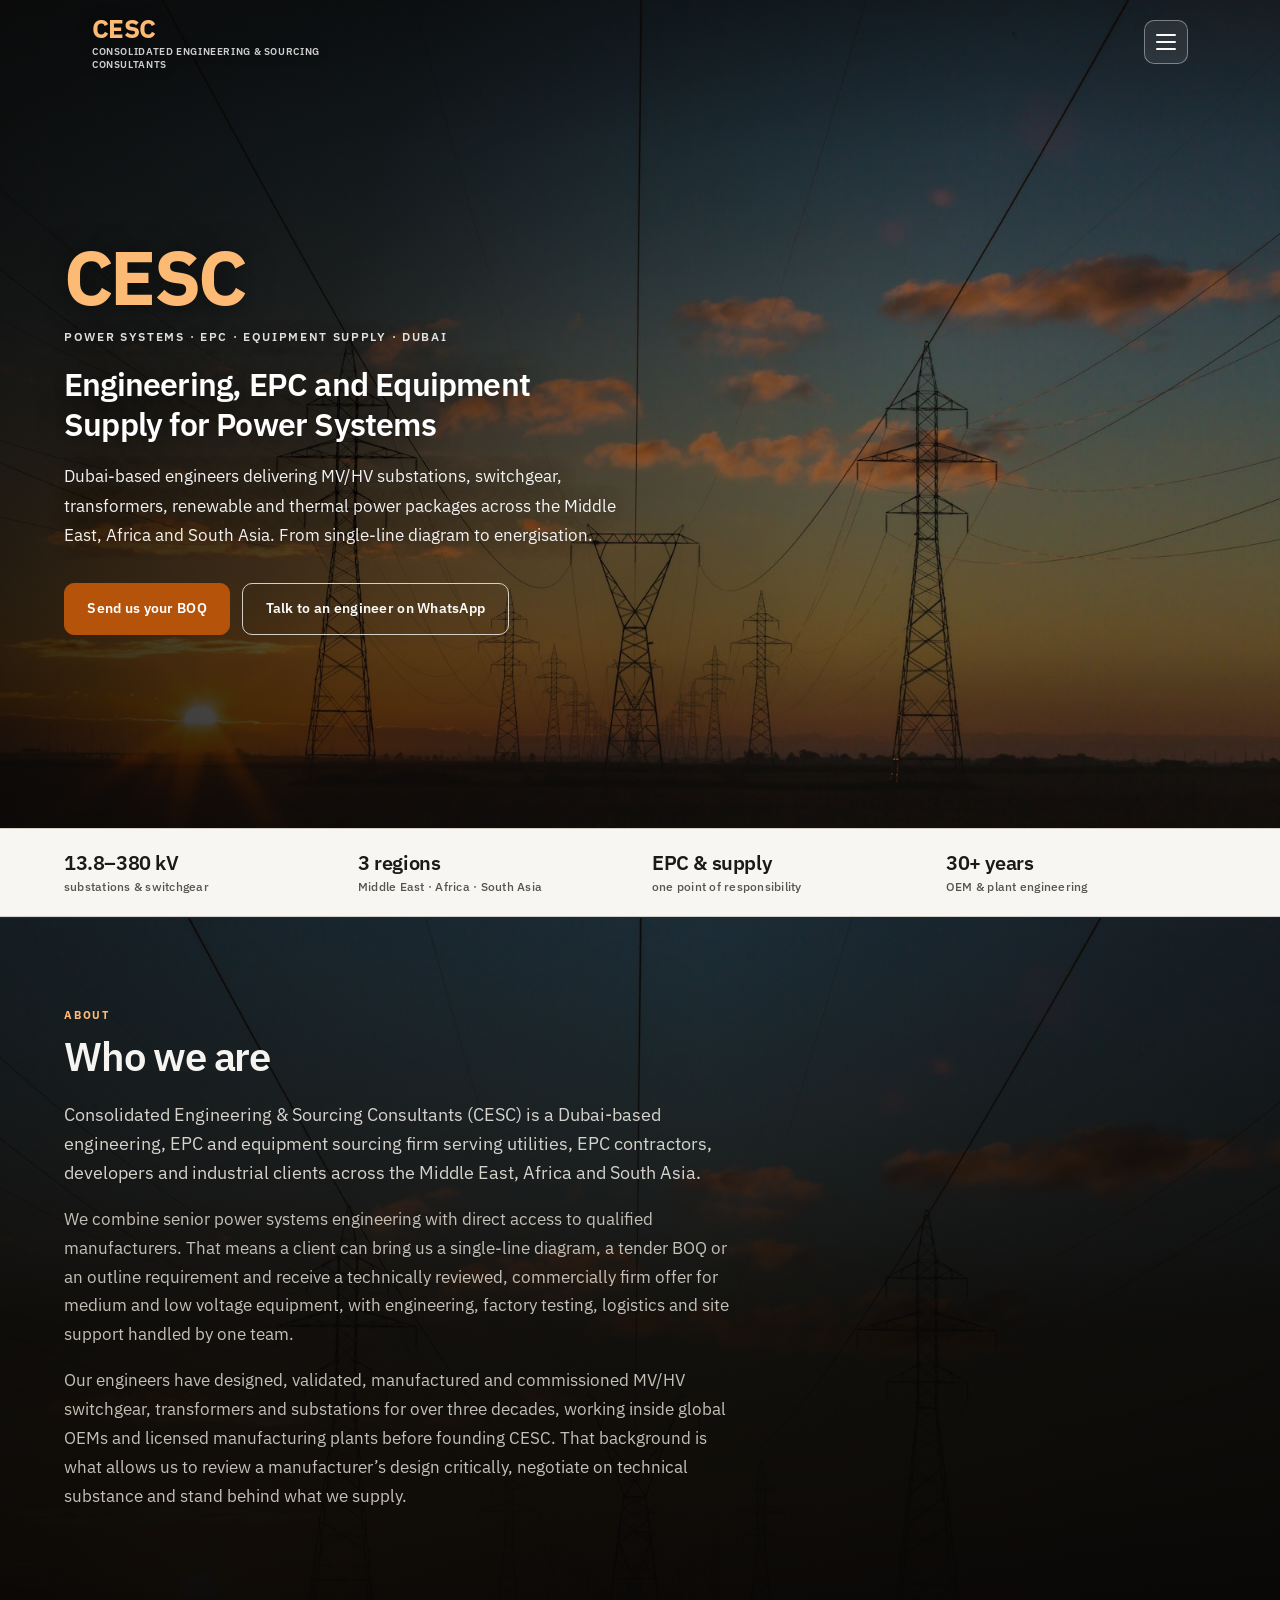
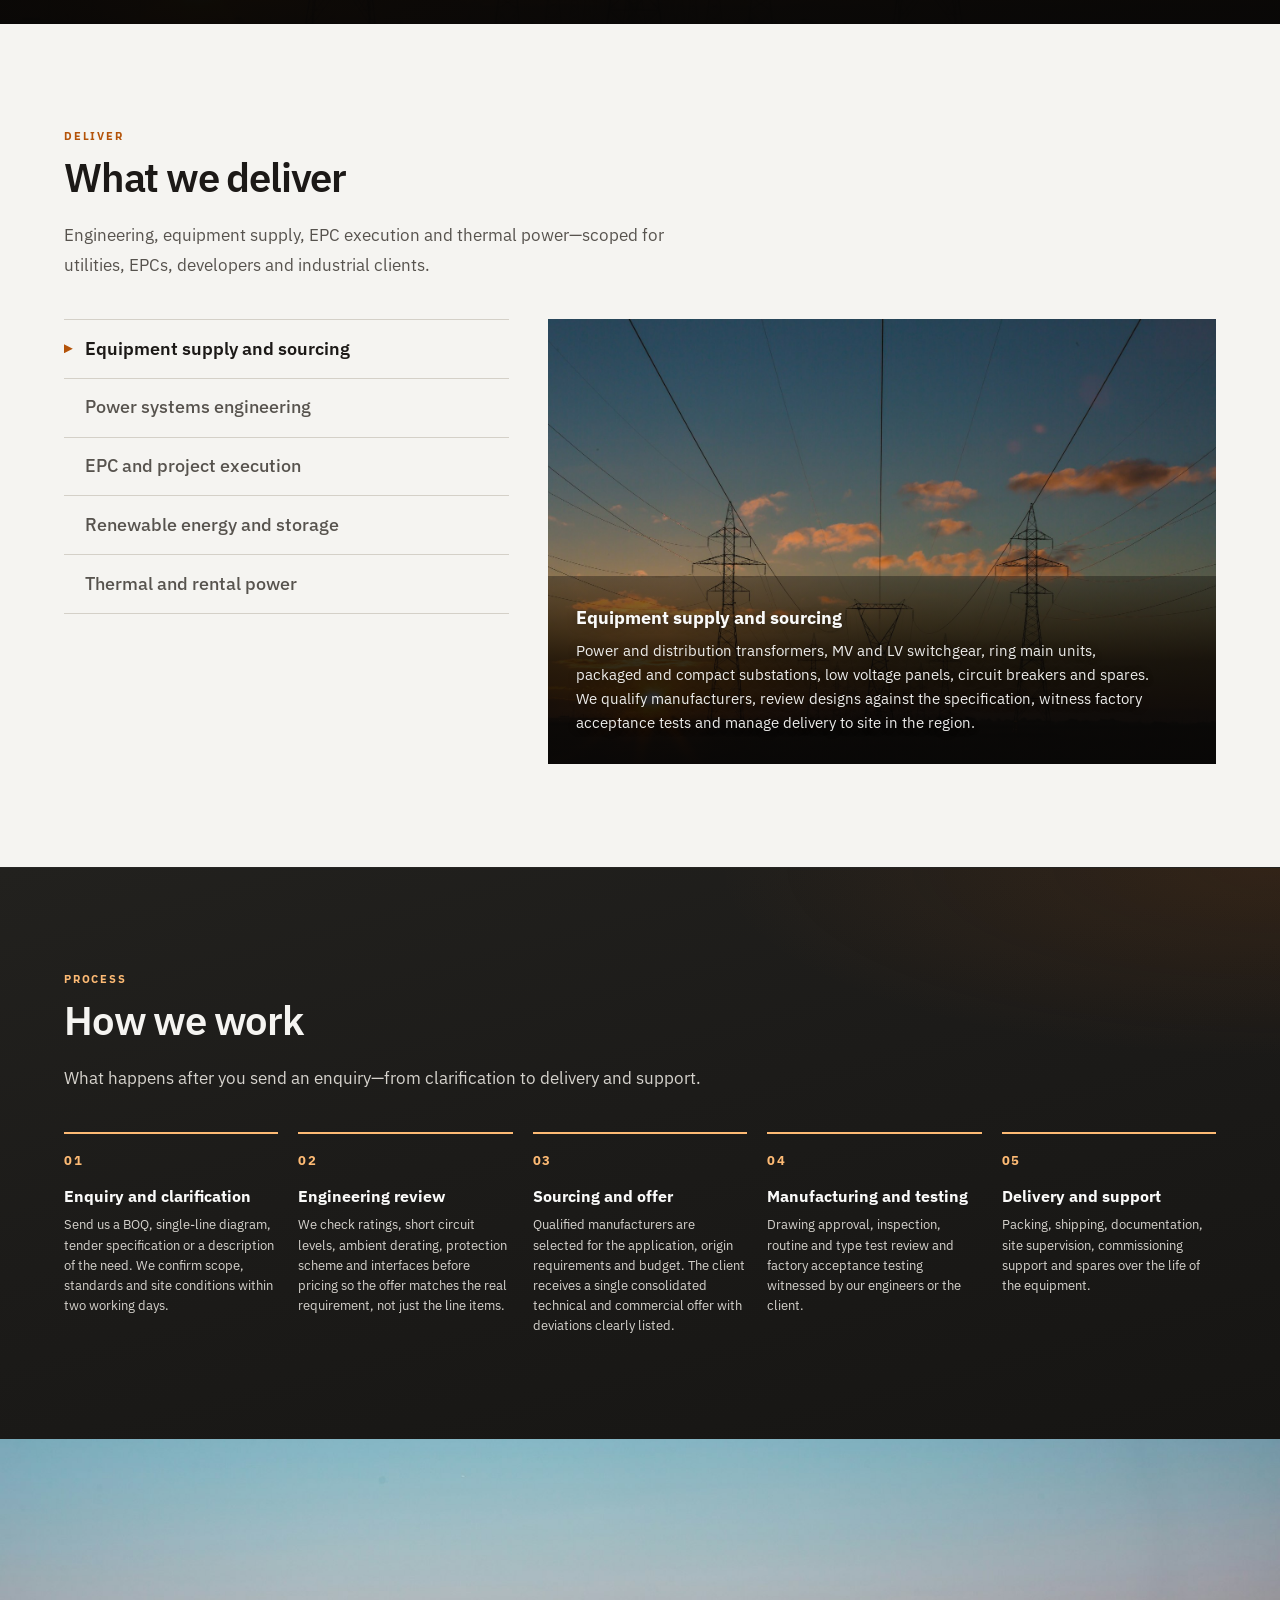
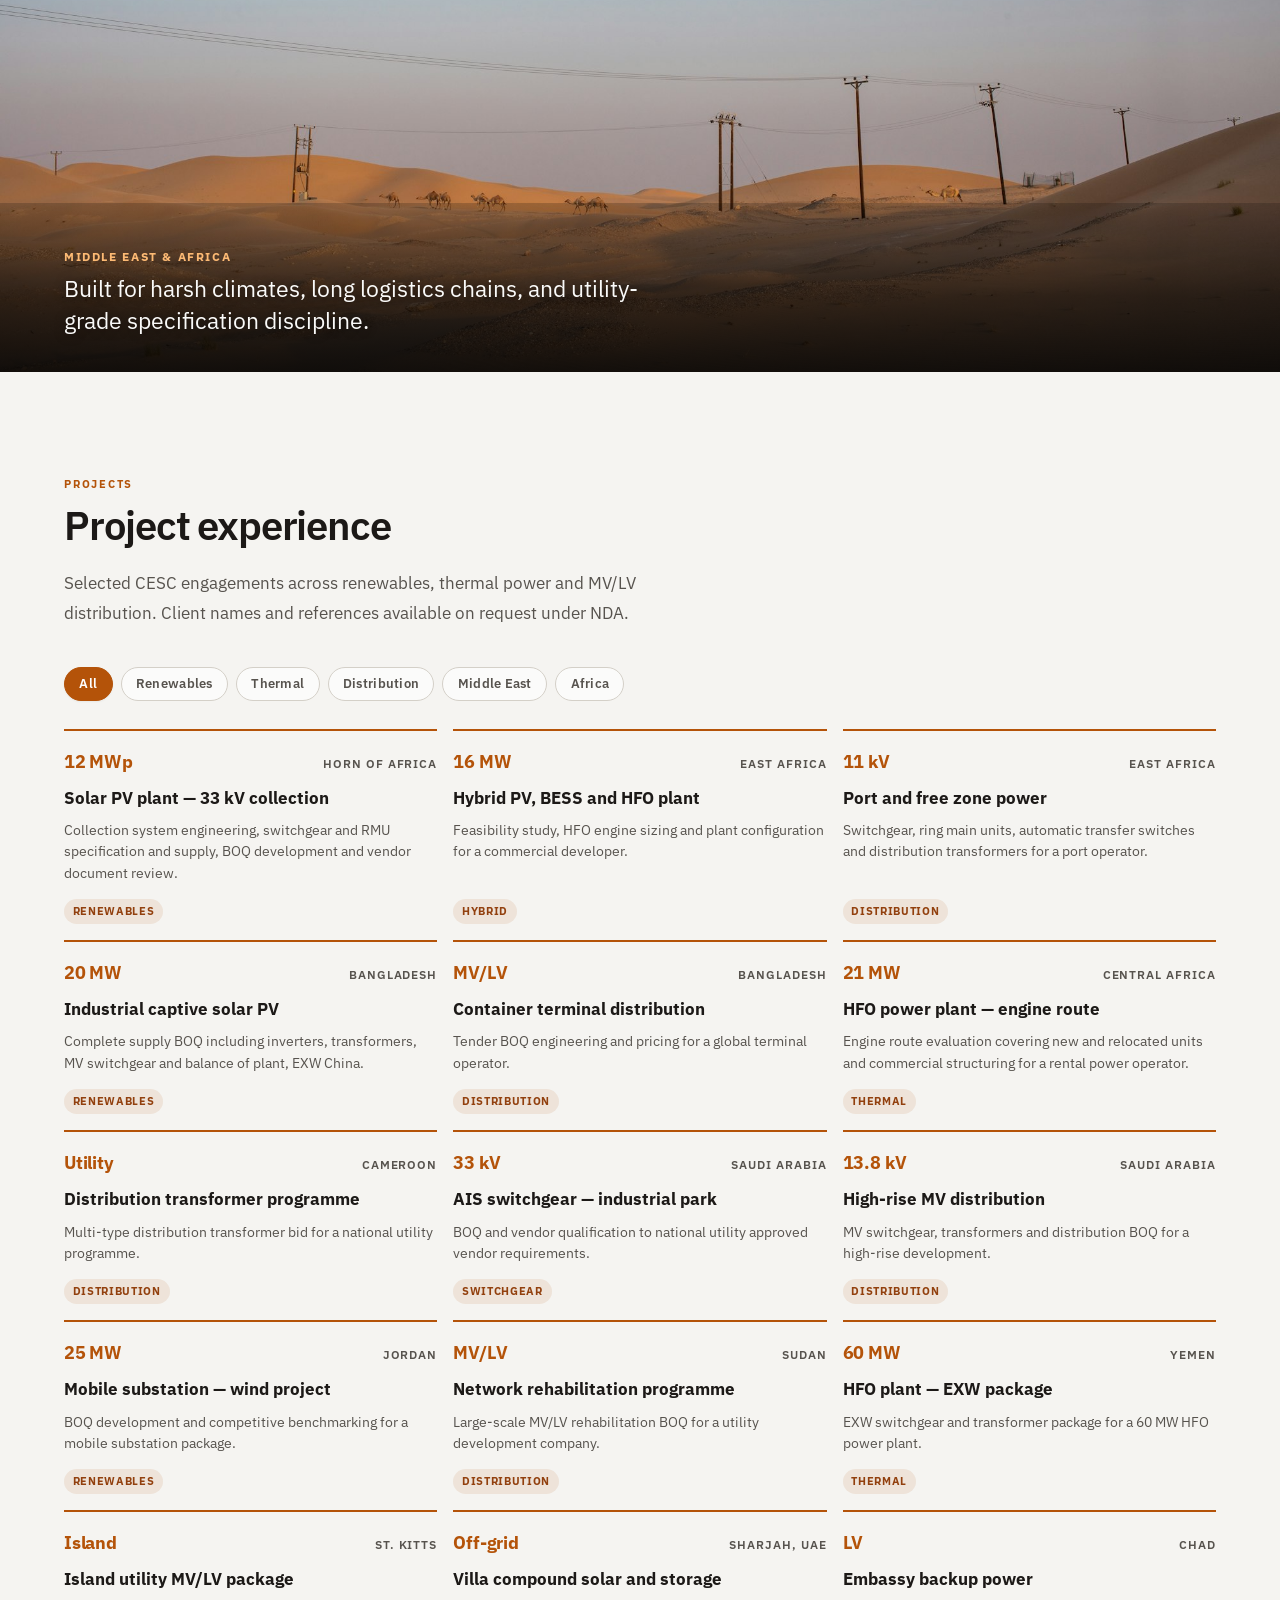
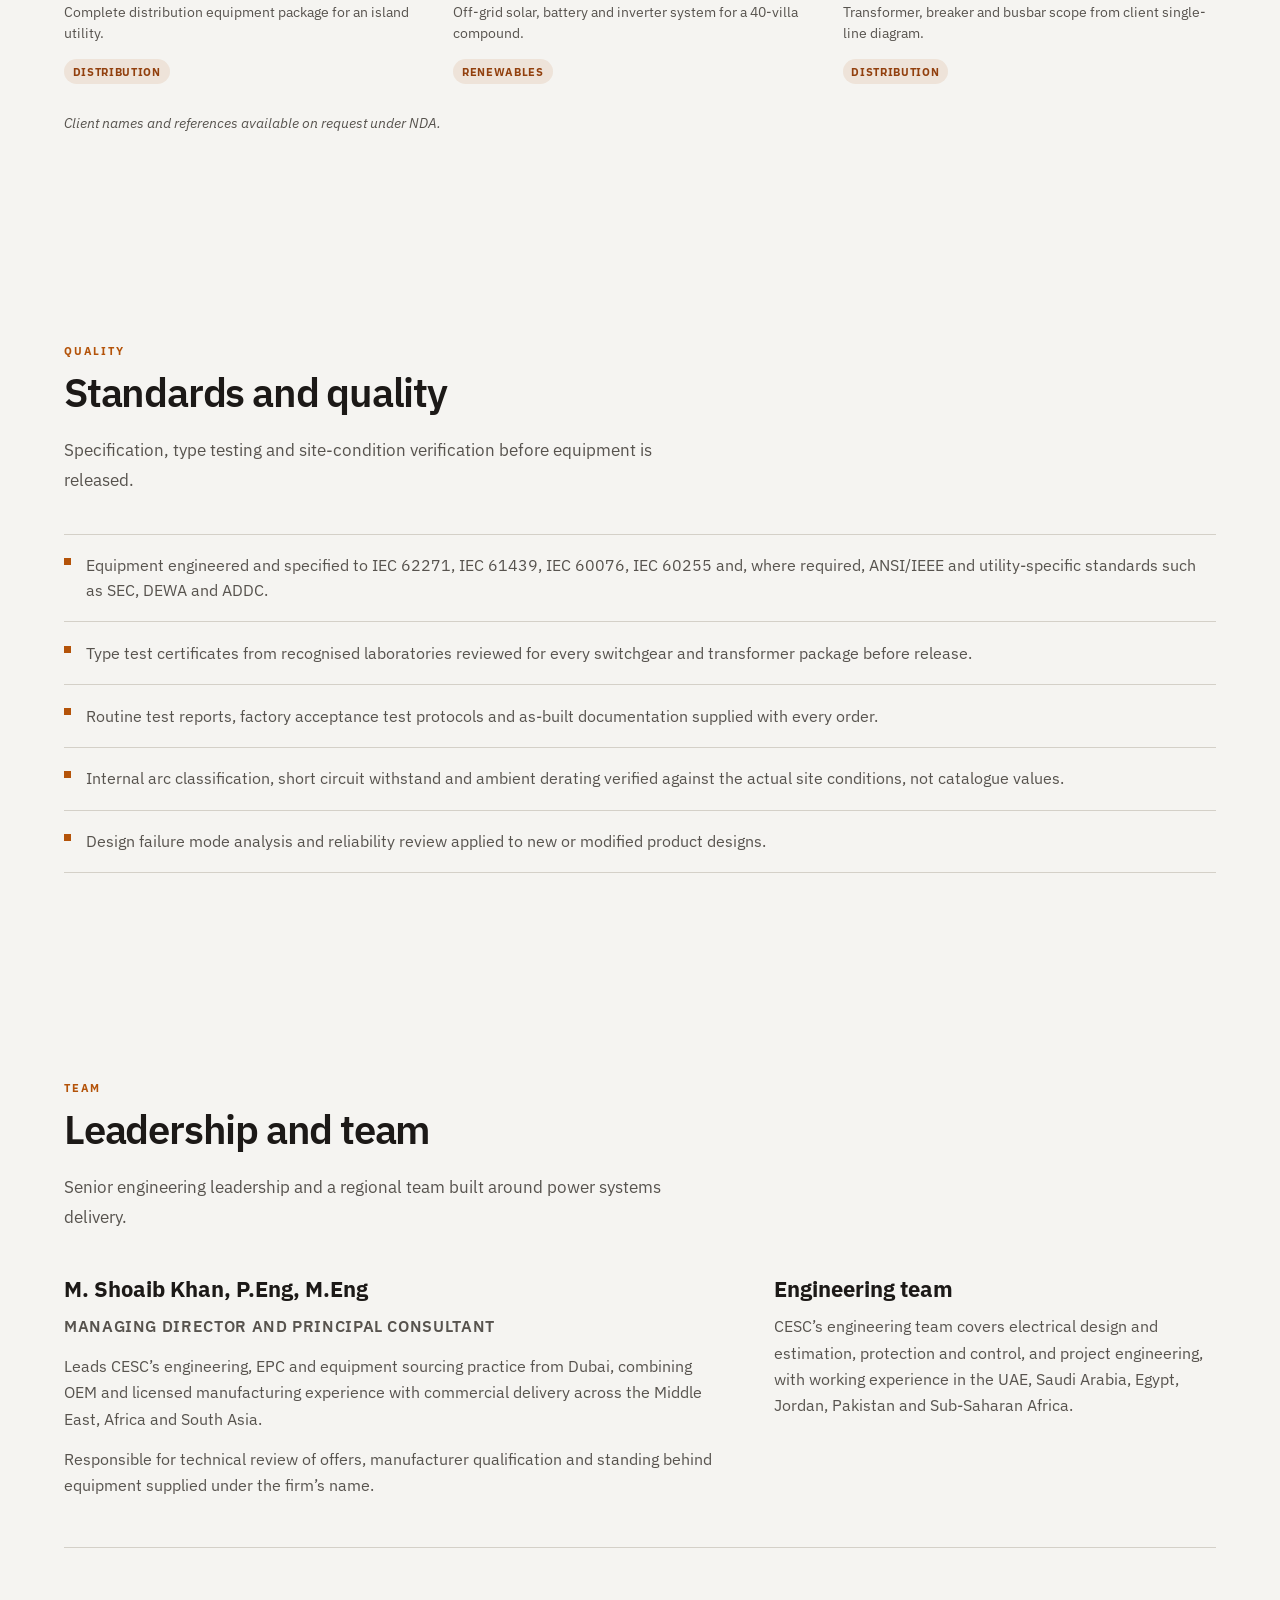
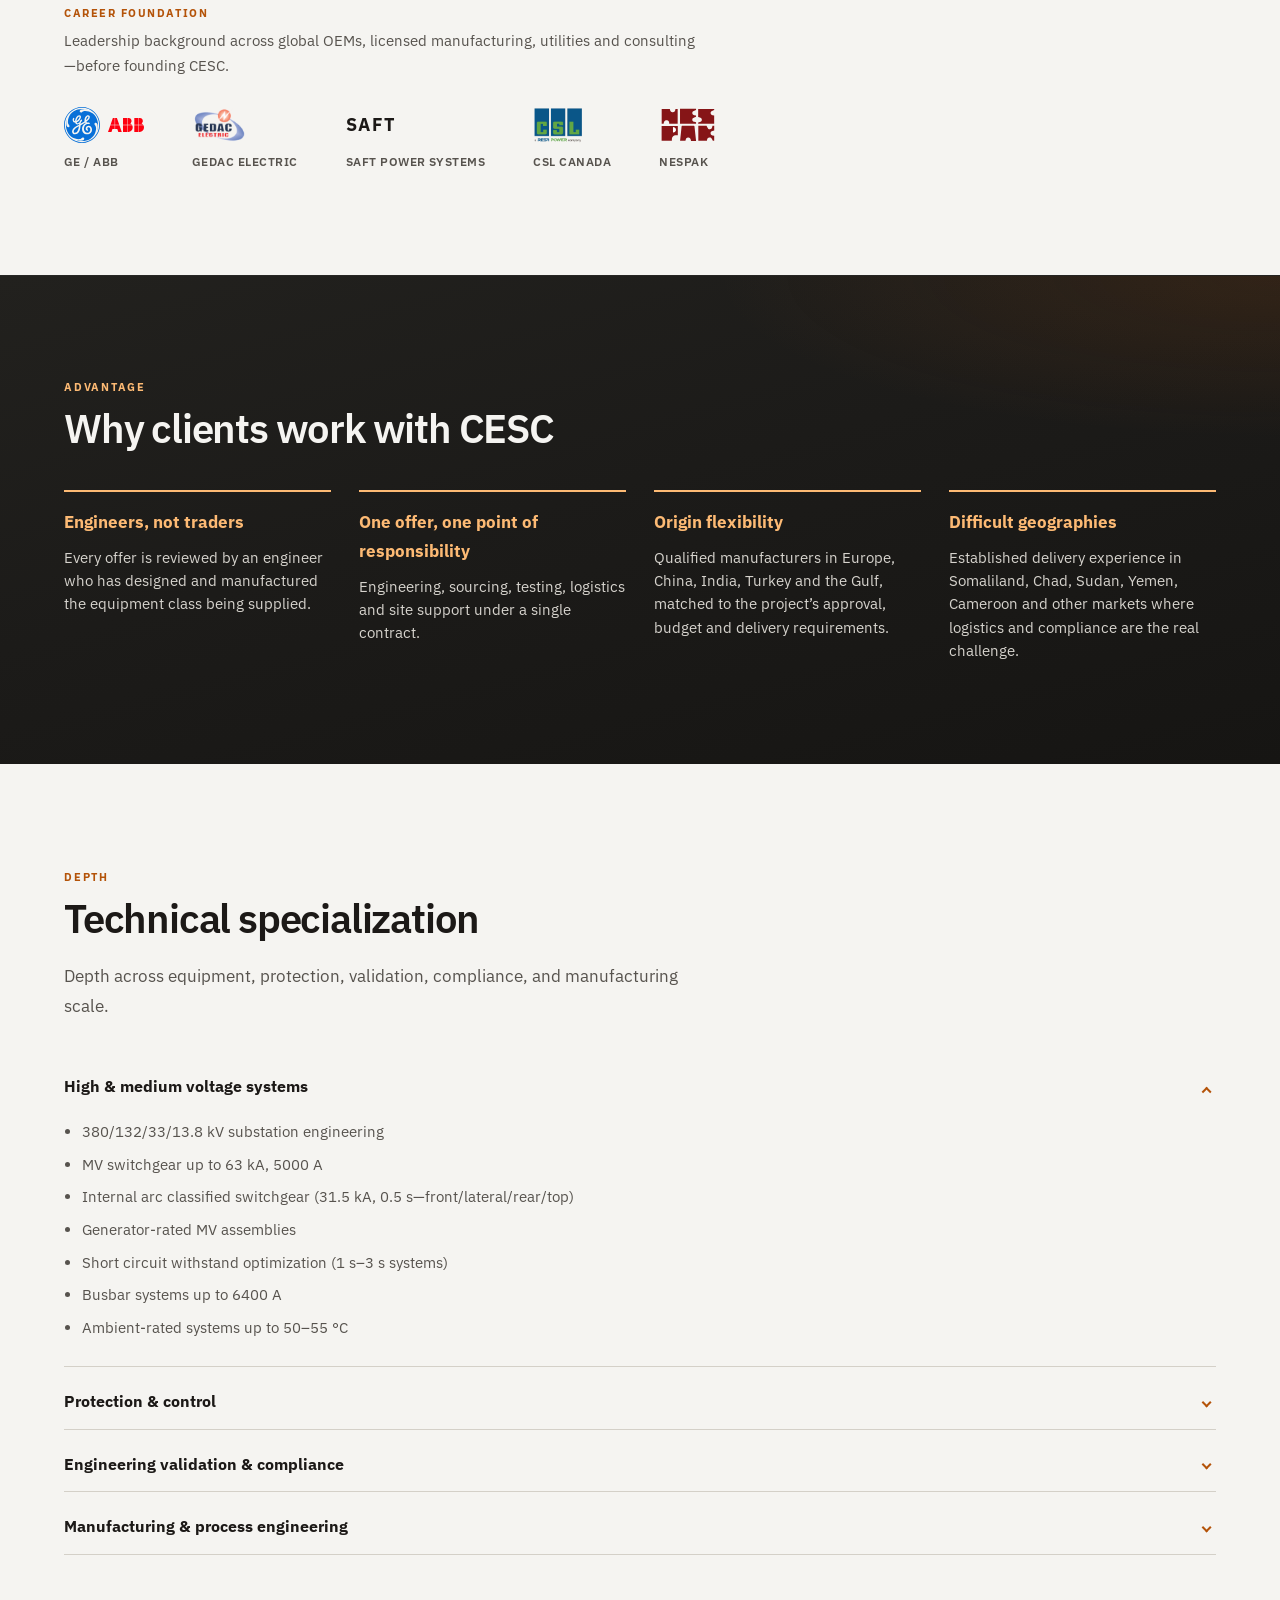
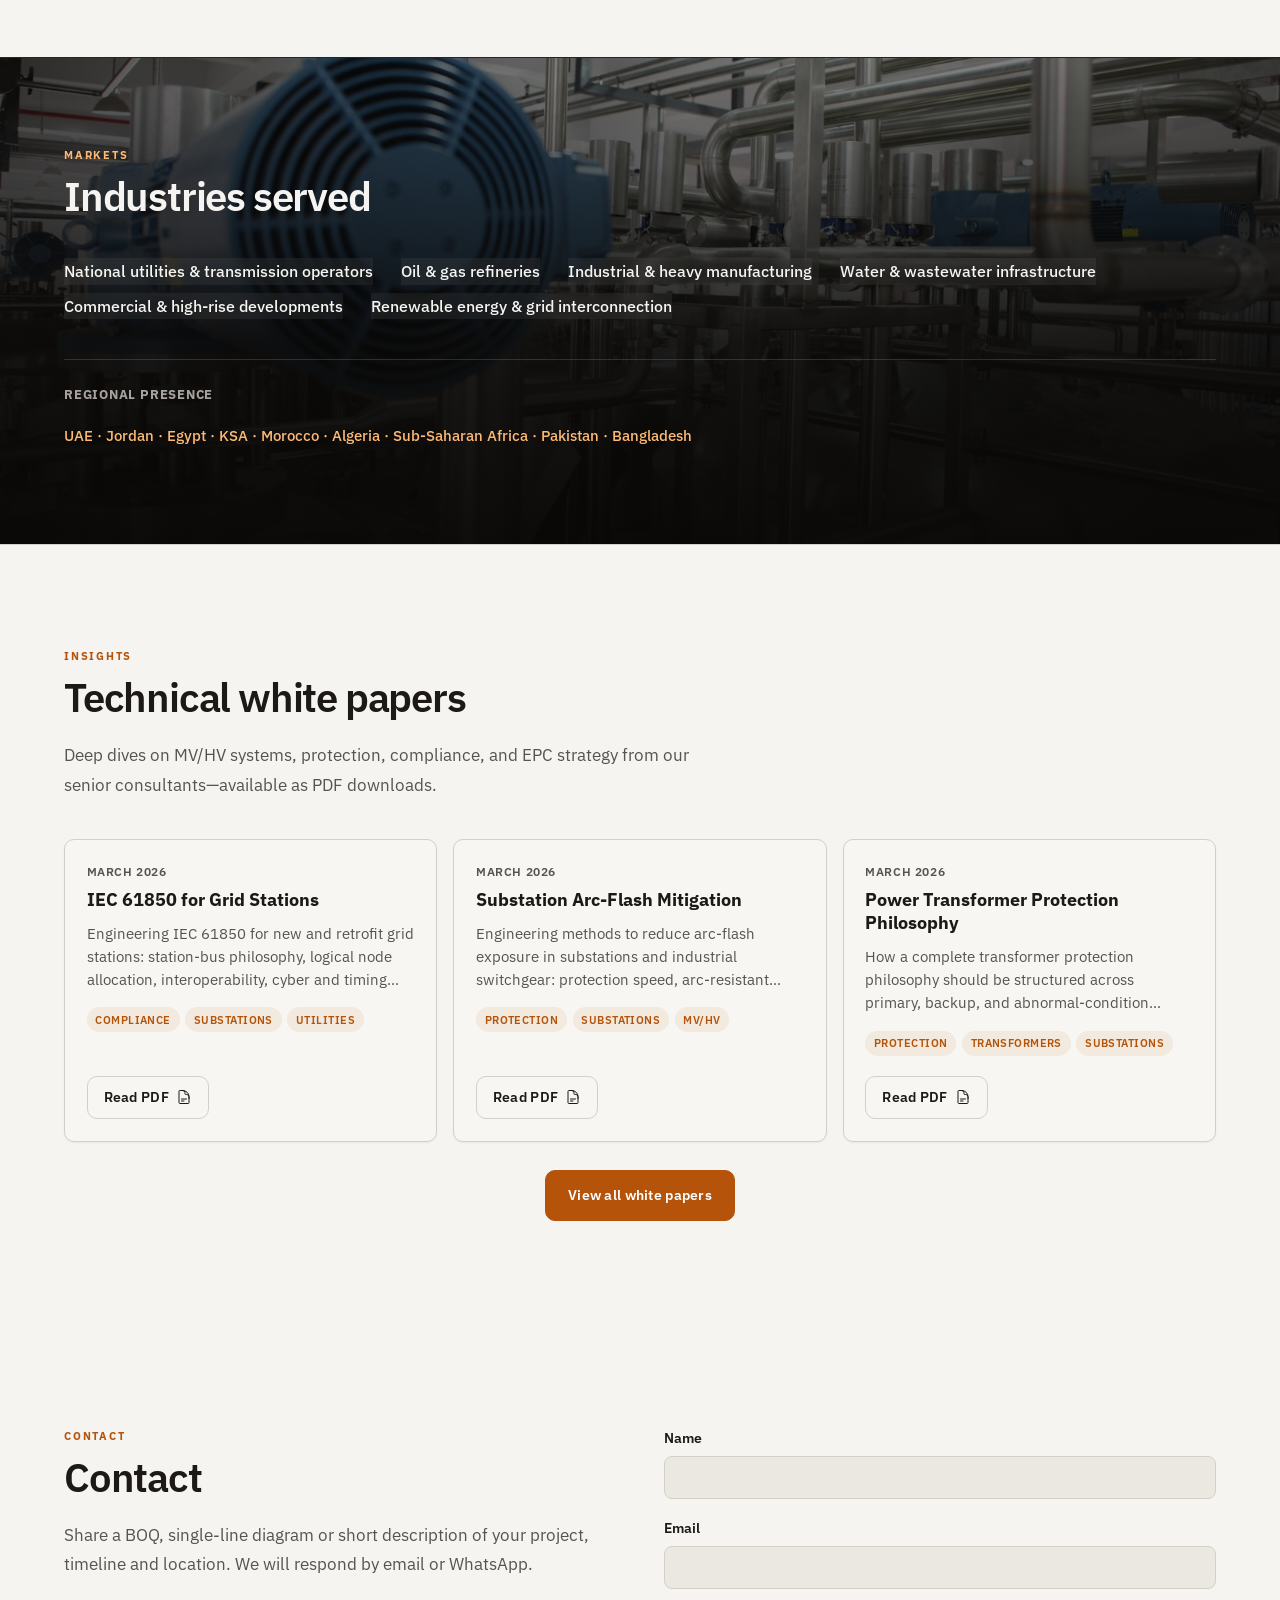
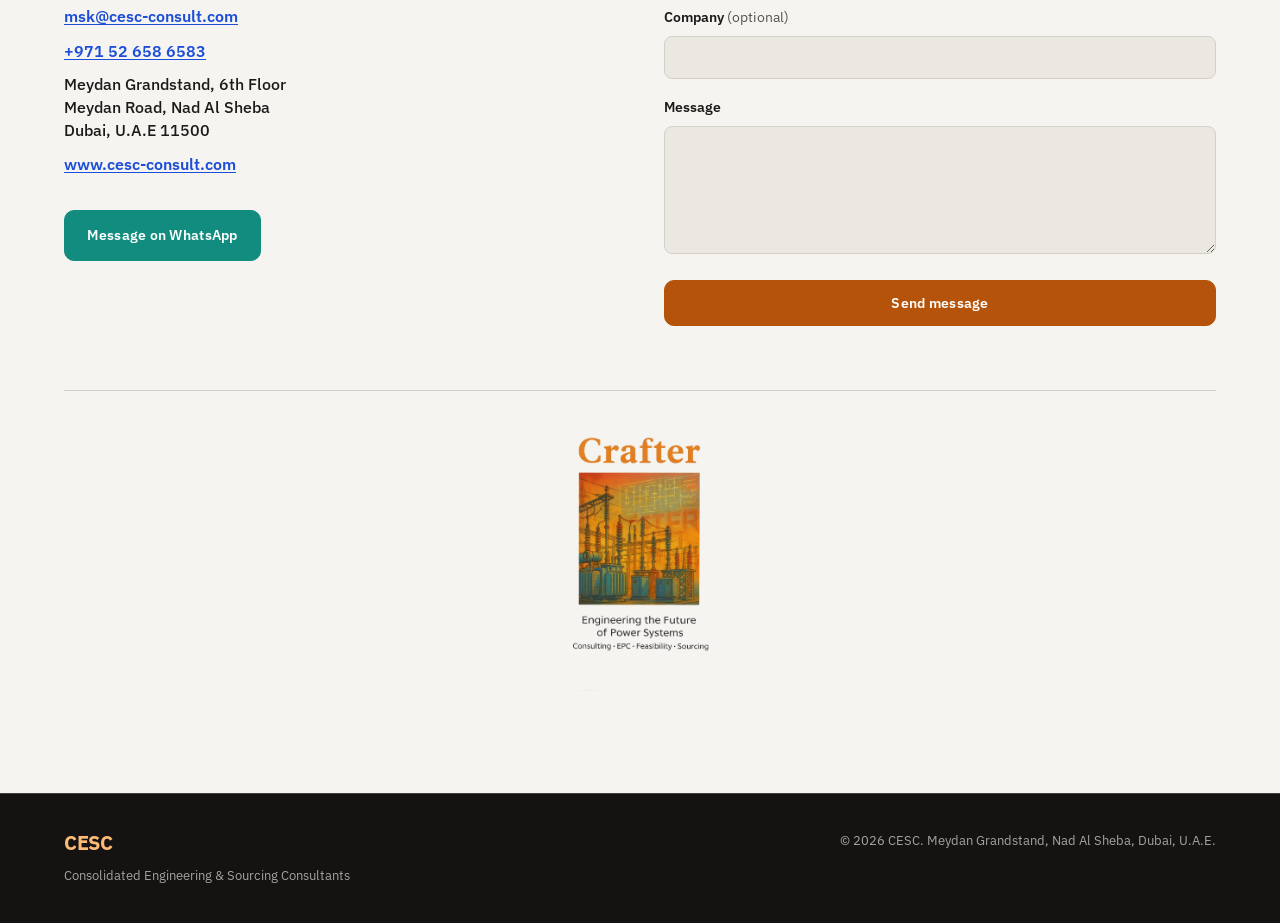
==== commit 88467f08: "Remove all Westinghouse-related content from the site. Customer requested a full drop of licensed-pa" ====
--- a/index.html
+++ b/index.html
@@ -4,7 +4,7 @@
   <meta charset="utf-8">
   <meta name="viewport" content="width=device-width, initial-scale=1">
   <title>Consolidated Engineering &amp; Sourcing Consultants (CESC) | Power Systems Engineering, EPC and Equipment Supply – Dubai</title>
-  <meta name="description" content="CESC is a Dubai-based power systems engineering, EPC and equipment sourcing firm. MV/HV substations, switchgear, transformers, solar PV and BESS, HFO power plants and licensed Westinghouse LV products across the Middle East, Africa and South Asia.">
+  <meta name="description" content="CESC is a Dubai-based power systems engineering, EPC and equipment sourcing firm. MV/HV substations, switchgear, transformers, solar PV and BESS, and HFO power plants across the Middle East, Africa and South Asia.">
   <link rel="preconnect" href="https://fonts.googleapis.com">
   <link rel="preconnect" href="https://fonts.gstatic.com" crossorigin>
   <link href="https://fonts.googleapis.com/css2?family=IBM+Plex+Sans:ital,wght@0,400;0,500;0,600;0,700;1,400&display=swap" rel="stylesheet">
@@ -74,7 +74,7 @@
       <div class="container proof-strip__inner">
         <p><strong>13.8–380&nbsp;kV</strong> <span>substations &amp; switchgear</span></p>
         <p><strong>3 regions</strong> <span>Middle East · Africa · South Asia</span></p>
-        <p><strong>Westinghouse LV</strong> <span>licensed EMEA partner</span></p>
+        <p><strong>EPC &amp; supply</strong> <span>one point of responsibility</span></p>
         <p><strong>30+ years</strong> <span>OEM &amp; plant engineering</span></p>
       </div>
     </section>
@@ -104,7 +104,7 @@
             <span class="section-kicker">Deliver</span>
             <h2 id="services-heading">What we deliver</h2>
           </div>
-          <p class="section-intro">Engineering, licensed product supply, EPC execution and thermal power&mdash;scoped for utilities, EPCs, developers and industrial clients.</p>
+          <p class="section-intro">Engineering, equipment supply, EPC execution and thermal power&mdash;scoped for utilities, EPCs, developers and industrial clients.</p>
         </div>
         <div class="deliver-explorer" data-deliver-explorer>
           <article class="deliver-item is-open">
@@ -127,79 +127,62 @@
           <article class="deliver-item">
             <h3 class="deliver-item__heading">
               <button type="button" class="deliver-item__trigger" aria-expanded="false" id="deliver-trigger-1" aria-controls="deliver-panel-1">
-                <span class="deliver-item__label">Westinghouse LV — licensed partner</span>
+                <span class="deliver-item__label">Power systems engineering</span>
                 <span class="deliver-item__icon" aria-hidden="true"></span>
               </button>
             </h3>
             <div class="deliver-item__panel" id="deliver-panel-1" role="region" aria-labelledby="deliver-trigger-1" hidden>
               <div class="deliver-item__media">
-                <img src="assets/photos/experience-grid.jpg" width="1600" height="1068" alt="Field engineer working on electrical equipment and LV assemblies" decoding="async" loading="lazy">
+                <img src="assets/photos/engineer-switchgear.jpg" width="1600" height="1067" alt="Engineering review of technical drawings and power system documentation" decoding="async" loading="lazy">
               </div>
               <div class="deliver-item__copy">
-                <p class="deliver-item__title">Westinghouse LV — licensed partner</p>
-                <p class="deliver-item__body">CESC holds the Westinghouse LVMB licence covering EMEA, CIS, the United Kingdom and Australia. We supply Westinghouse low voltage circuit breakers and assemblies, support licensed local assemblers and provide type-tested LV solutions.</p>
+                <p class="deliver-item__title">Power systems engineering</p>
+                <p class="deliver-item__body">Substation design from 13.8&nbsp;kV to 380&nbsp;kV, switchgear specification, system studies, protection philosophy and relay coordination, earthing and short circuit studies, and engineering review of vendor documents.</p>
               </div>
             </div>
           </article>
           <article class="deliver-item">
             <h3 class="deliver-item__heading">
               <button type="button" class="deliver-item__trigger" aria-expanded="false" id="deliver-trigger-2" aria-controls="deliver-panel-2">
-                <span class="deliver-item__label">Power systems engineering</span>
+                <span class="deliver-item__label">EPC and project execution</span>
                 <span class="deliver-item__icon" aria-hidden="true"></span>
               </button>
             </h3>
             <div class="deliver-item__panel" id="deliver-panel-2" role="region" aria-labelledby="deliver-trigger-2" hidden>
               <div class="deliver-item__media">
-                <img src="assets/photos/engineer-switchgear.jpg" width="1600" height="1067" alt="Engineering review of technical drawings and power system documentation" decoding="async" loading="lazy">
+                <img src="assets/photos/industrial-plant.jpg" width="1600" height="1067" alt="Industrial power plant and project execution environment" decoding="async" loading="lazy">
               </div>
               <div class="deliver-item__copy">
-                <p class="deliver-item__title">Power systems engineering</p>
-                <p class="deliver-item__body">Substation design from 13.8&nbsp;kV to 380&nbsp;kV, switchgear specification, system studies, protection philosophy and relay coordination, earthing and short circuit studies, and engineering review of vendor documents.</p>
+                <p class="deliver-item__title">EPC and project execution</p>
+                <p class="deliver-item__body">Bid preparation, engineering procurement and construction strategy, subcontractor management, testing and commissioning supervision and energisation support for substations, distribution networks and power plants.</p>
               </div>
             </div>
           </article>
           <article class="deliver-item">
             <h3 class="deliver-item__heading">
               <button type="button" class="deliver-item__trigger" aria-expanded="false" id="deliver-trigger-3" aria-controls="deliver-panel-3">
-                <span class="deliver-item__label">EPC and project execution</span>
+                <span class="deliver-item__label">Renewable energy and storage</span>
                 <span class="deliver-item__icon" aria-hidden="true"></span>
               </button>
             </h3>
             <div class="deliver-item__panel" id="deliver-panel-3" role="region" aria-labelledby="deliver-trigger-3" hidden>
               <div class="deliver-item__media">
-                <img src="assets/photos/industrial-plant.jpg" width="1600" height="1067" alt="Industrial power plant and project execution environment" decoding="async" loading="lazy">
+                <img src="assets/photos/solar-desert.jpg" width="2000" height="1499" alt="Utility-scale solar photovoltaic array" decoding="async" loading="lazy">
               </div>
               <div class="deliver-item__copy">
-                <p class="deliver-item__title">EPC and project execution</p>
-                <p class="deliver-item__body">Bid preparation, engineering procurement and construction strategy, subcontractor management, testing and commissioning supervision and energisation support for substations, distribution networks and power plants.</p>
+                <p class="deliver-item__title">Renewable energy and storage</p>
+                <p class="deliver-item__body">Solar PV plants, battery energy storage systems and hybrid PV, storage and thermal plants. Scope covers MV collection systems, inverter and transformer stations, grid connection, BESS integration and EXW or delivered packages.</p>
               </div>
             </div>
           </article>
           <article class="deliver-item">
             <h3 class="deliver-item__heading">
               <button type="button" class="deliver-item__trigger" aria-expanded="false" id="deliver-trigger-4" aria-controls="deliver-panel-4">
-                <span class="deliver-item__label">Renewable energy and storage</span>
+                <span class="deliver-item__label">Thermal and rental power</span>
                 <span class="deliver-item__icon" aria-hidden="true"></span>
               </button>
             </h3>
             <div class="deliver-item__panel" id="deliver-panel-4" role="region" aria-labelledby="deliver-trigger-4" hidden>
-              <div class="deliver-item__media">
-                <img src="assets/photos/solar-desert.jpg" width="2000" height="1499" alt="Utility-scale solar photovoltaic array" decoding="async" loading="lazy">
-              </div>
-              <div class="deliver-item__copy">
-                <p class="deliver-item__title">Renewable energy and storage</p>
-                <p class="deliver-item__body">Solar PV plants, battery energy storage systems and hybrid PV, storage and thermal plants. Scope covers MV collection systems, inverter and transformer stations, grid connection, BESS integration and EXW or delivered packages.</p>
-              </div>
-            </div>
-          </article>
-          <article class="deliver-item">
-            <h3 class="deliver-item__heading">
-              <button type="button" class="deliver-item__trigger" aria-expanded="false" id="deliver-trigger-5" aria-controls="deliver-panel-5">
-                <span class="deliver-item__label">Thermal and rental power</span>
-                <span class="deliver-item__icon" aria-hidden="true"></span>
-              </button>
-            </h3>
-            <div class="deliver-item__panel" id="deliver-panel-5" role="region" aria-labelledby="deliver-trigger-5" hidden>
               <div class="deliver-item__media">
                 <img src="assets/photos/services-banner.jpg" width="1600" height="1065" alt="Power generation and thermal energy infrastructure" decoding="async" loading="lazy">
               </div>
@@ -454,7 +437,7 @@
             <h3>M. Shoaib Khan, P.Eng, M.Eng</h3>
             <p class="leadership-md__role">Managing Director and Principal Consultant</p>
             <p>Leads CESC&rsquo;s engineering, EPC and equipment sourcing practice from Dubai, combining OEM and licensed manufacturing experience with commercial delivery across the Middle East, Africa and South Asia.</p>
-            <p>Responsible for technical review of offers, manufacturer qualification and standing behind equipment supplied under the firm&rsquo;s name&mdash;including Westinghouse LV products under CESC&rsquo;s regional licence.</p>
+            <p>Responsible for technical review of offers, manufacturer qualification and standing behind equipment supplied under the firm&rsquo;s name.</p>
           </article>
           <article class="leadership-team-copy">
             <h3>Engineering team</h3>
@@ -521,10 +504,6 @@
             <h3>Difficult geographies</h3>
             <p>Established delivery experience in Somaliland, Chad, Sudan, Yemen, Cameroon and other markets where logistics and compliance are the real challenge.</p>
           </li>
-          <li>
-            <h3>Licensed brand access</h3>
-            <p>Westinghouse LV products under a formal licence, with type-tested designs and documentation.</p>
-          </li>
         </ul>
       </div>
     </section>
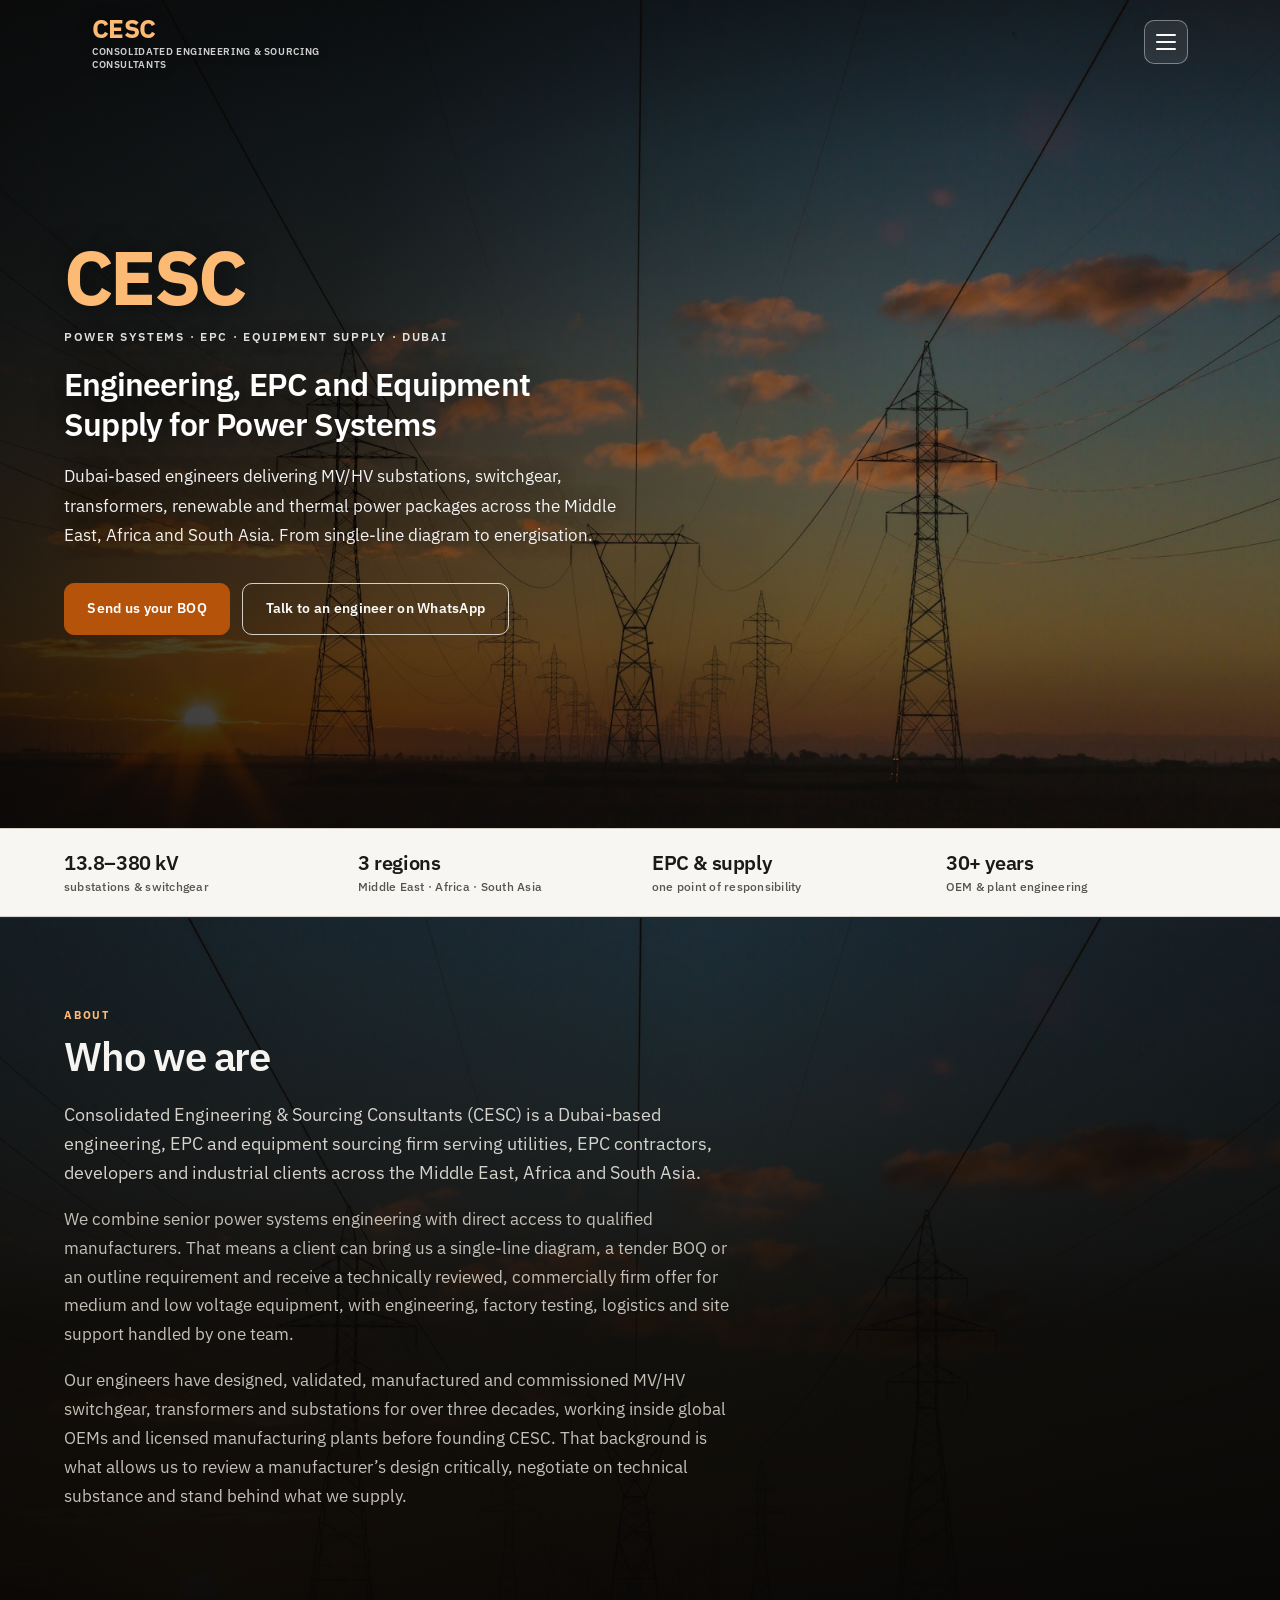
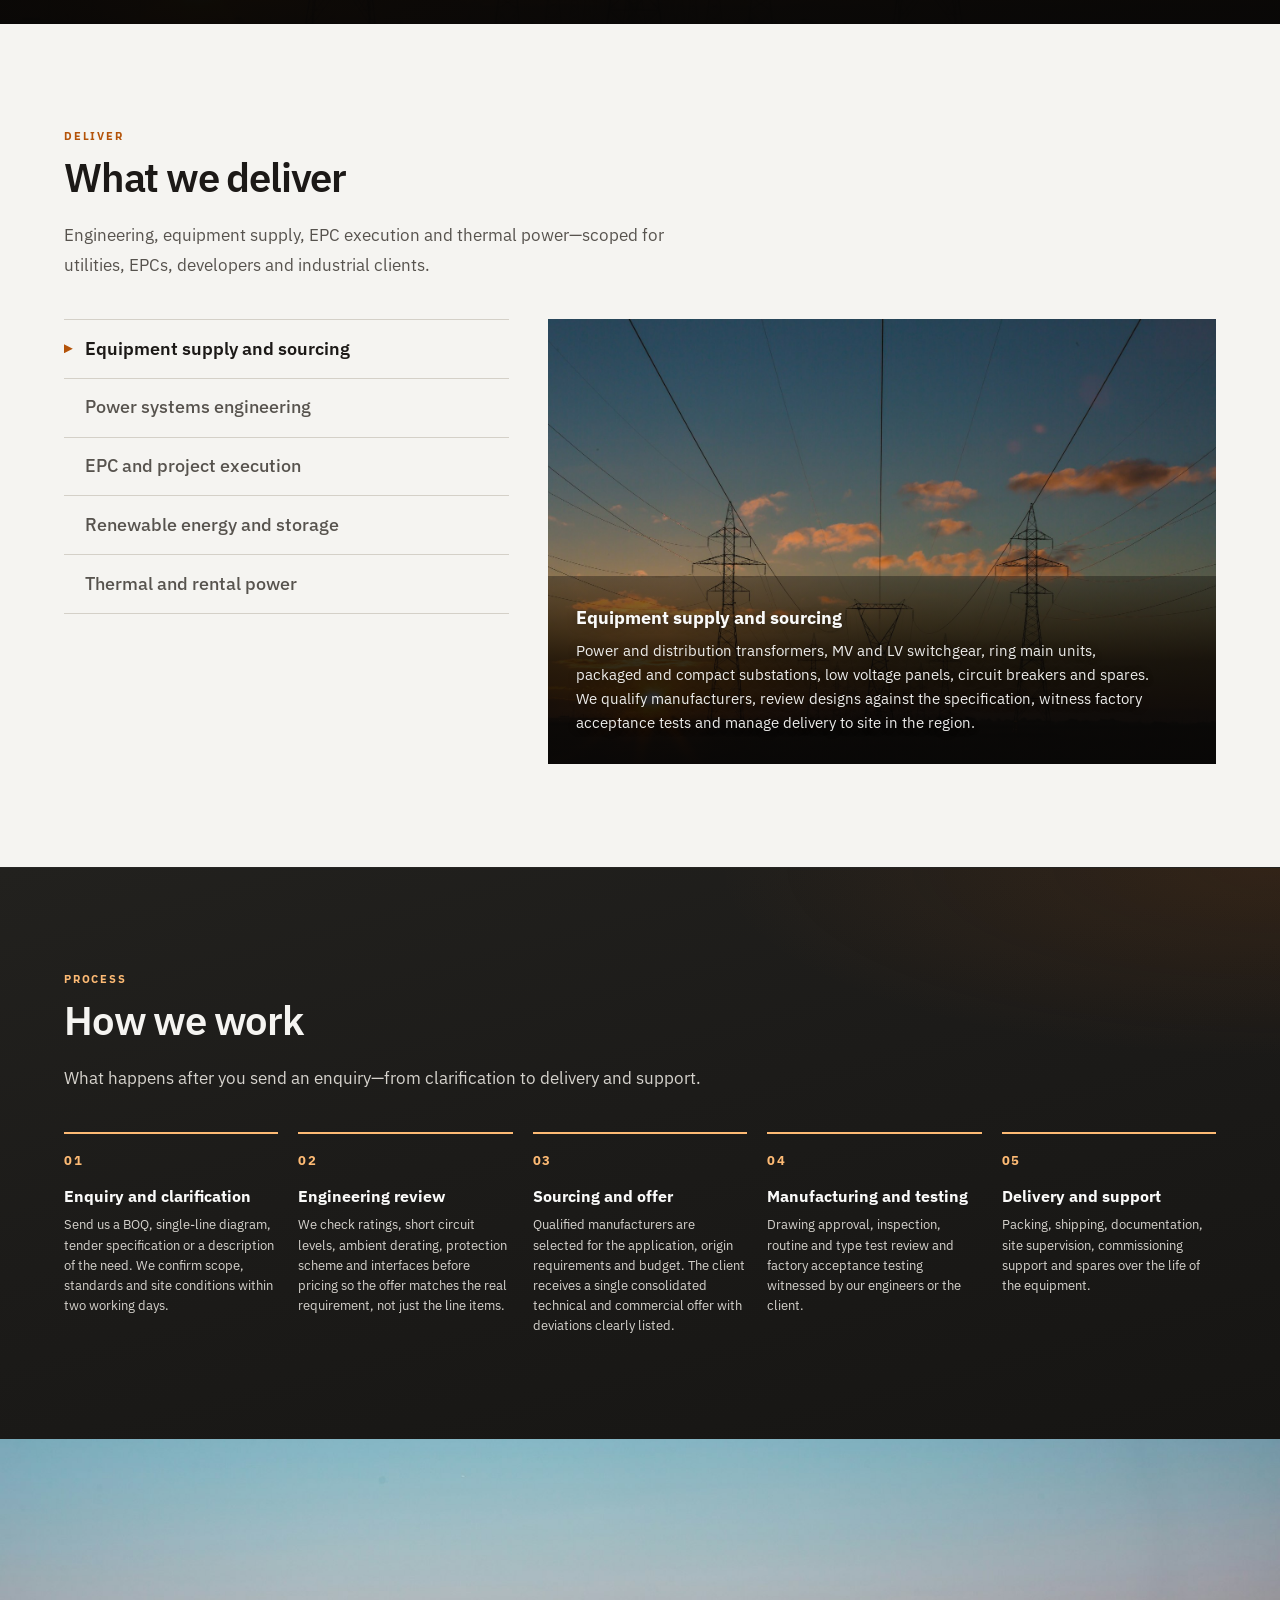
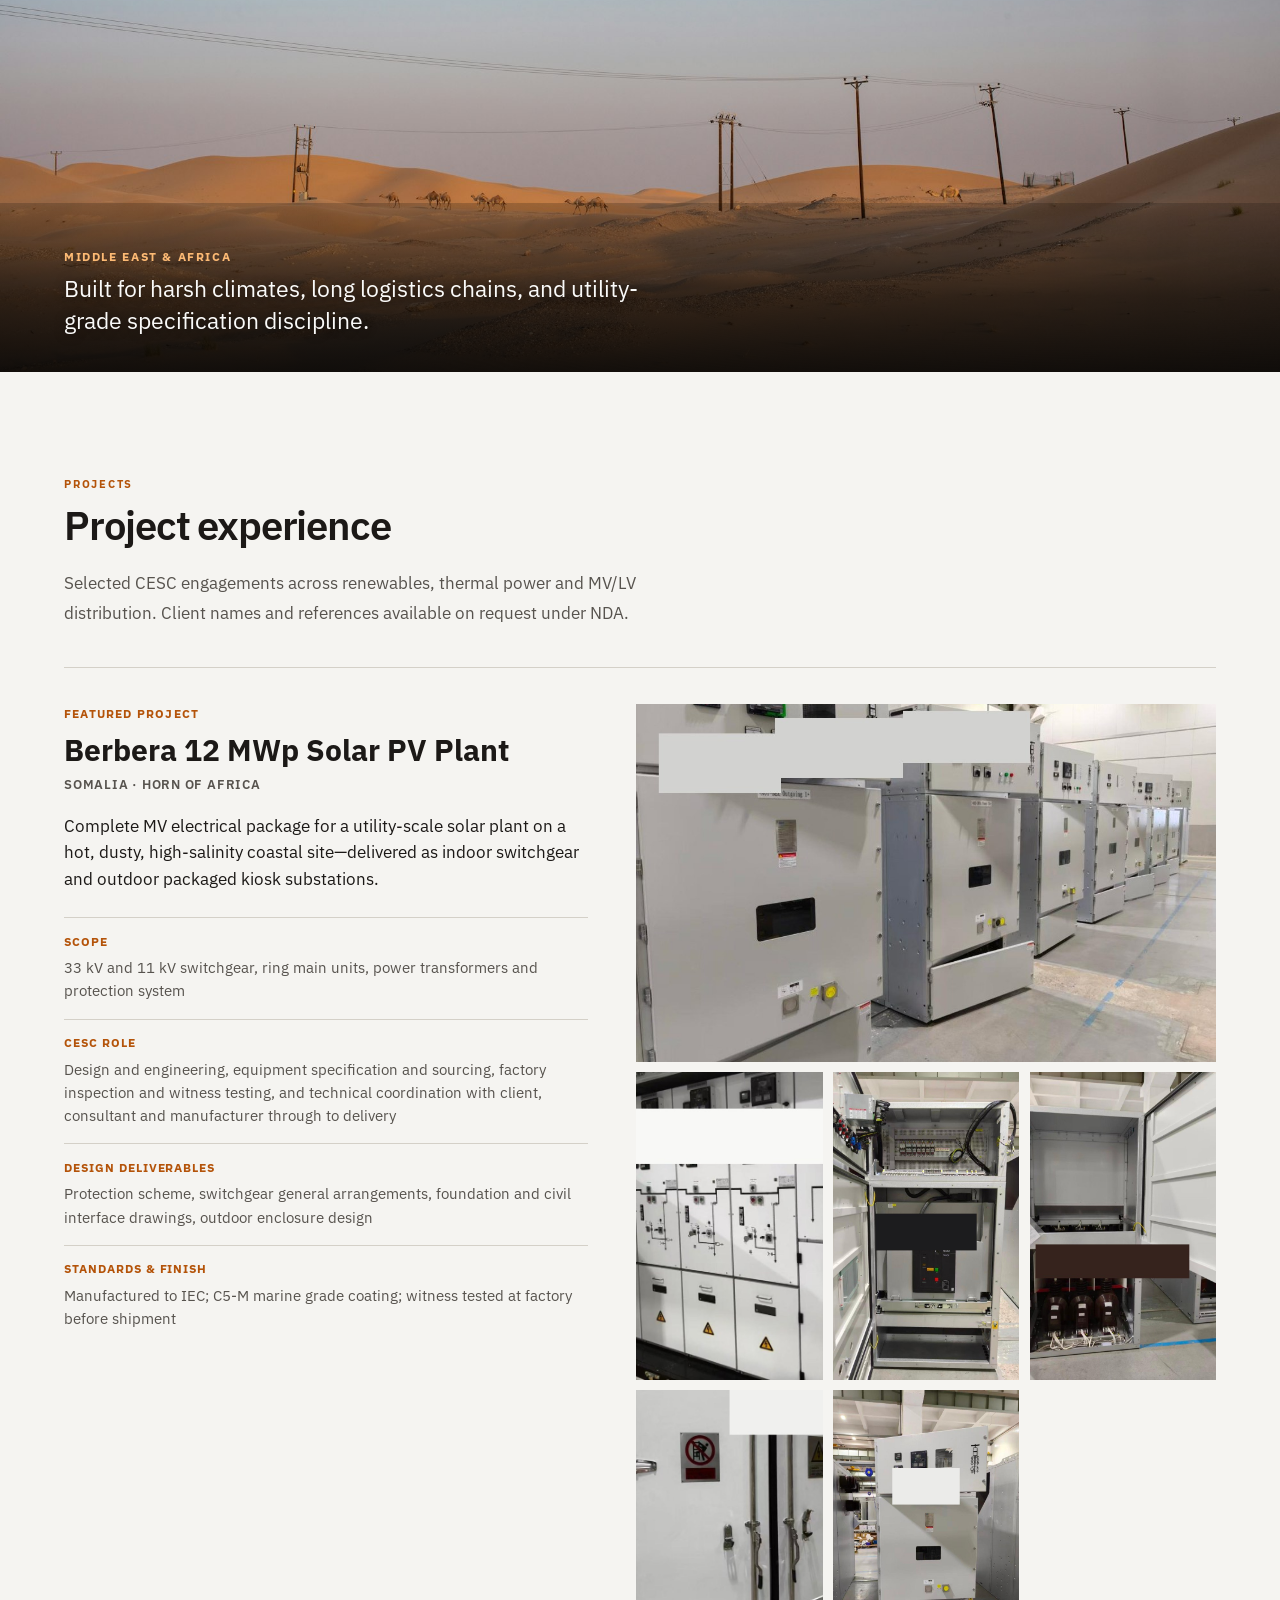
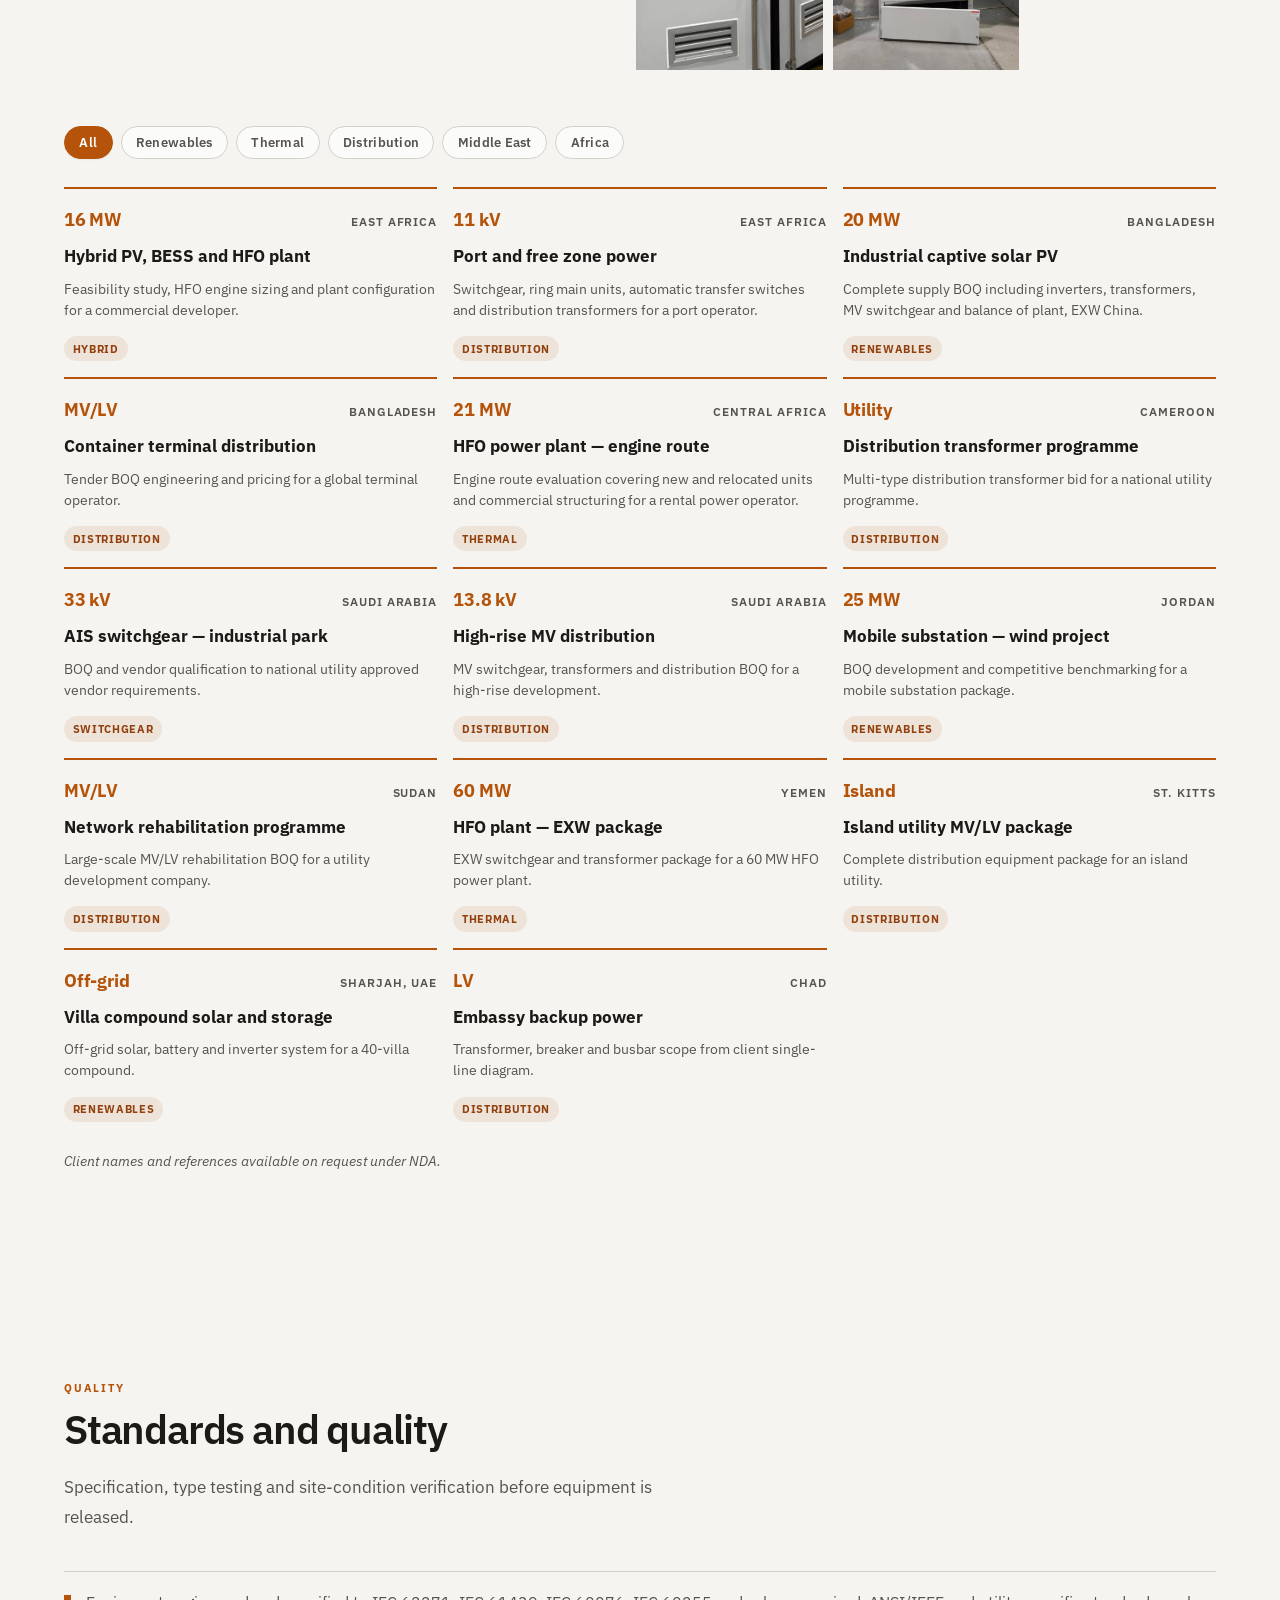
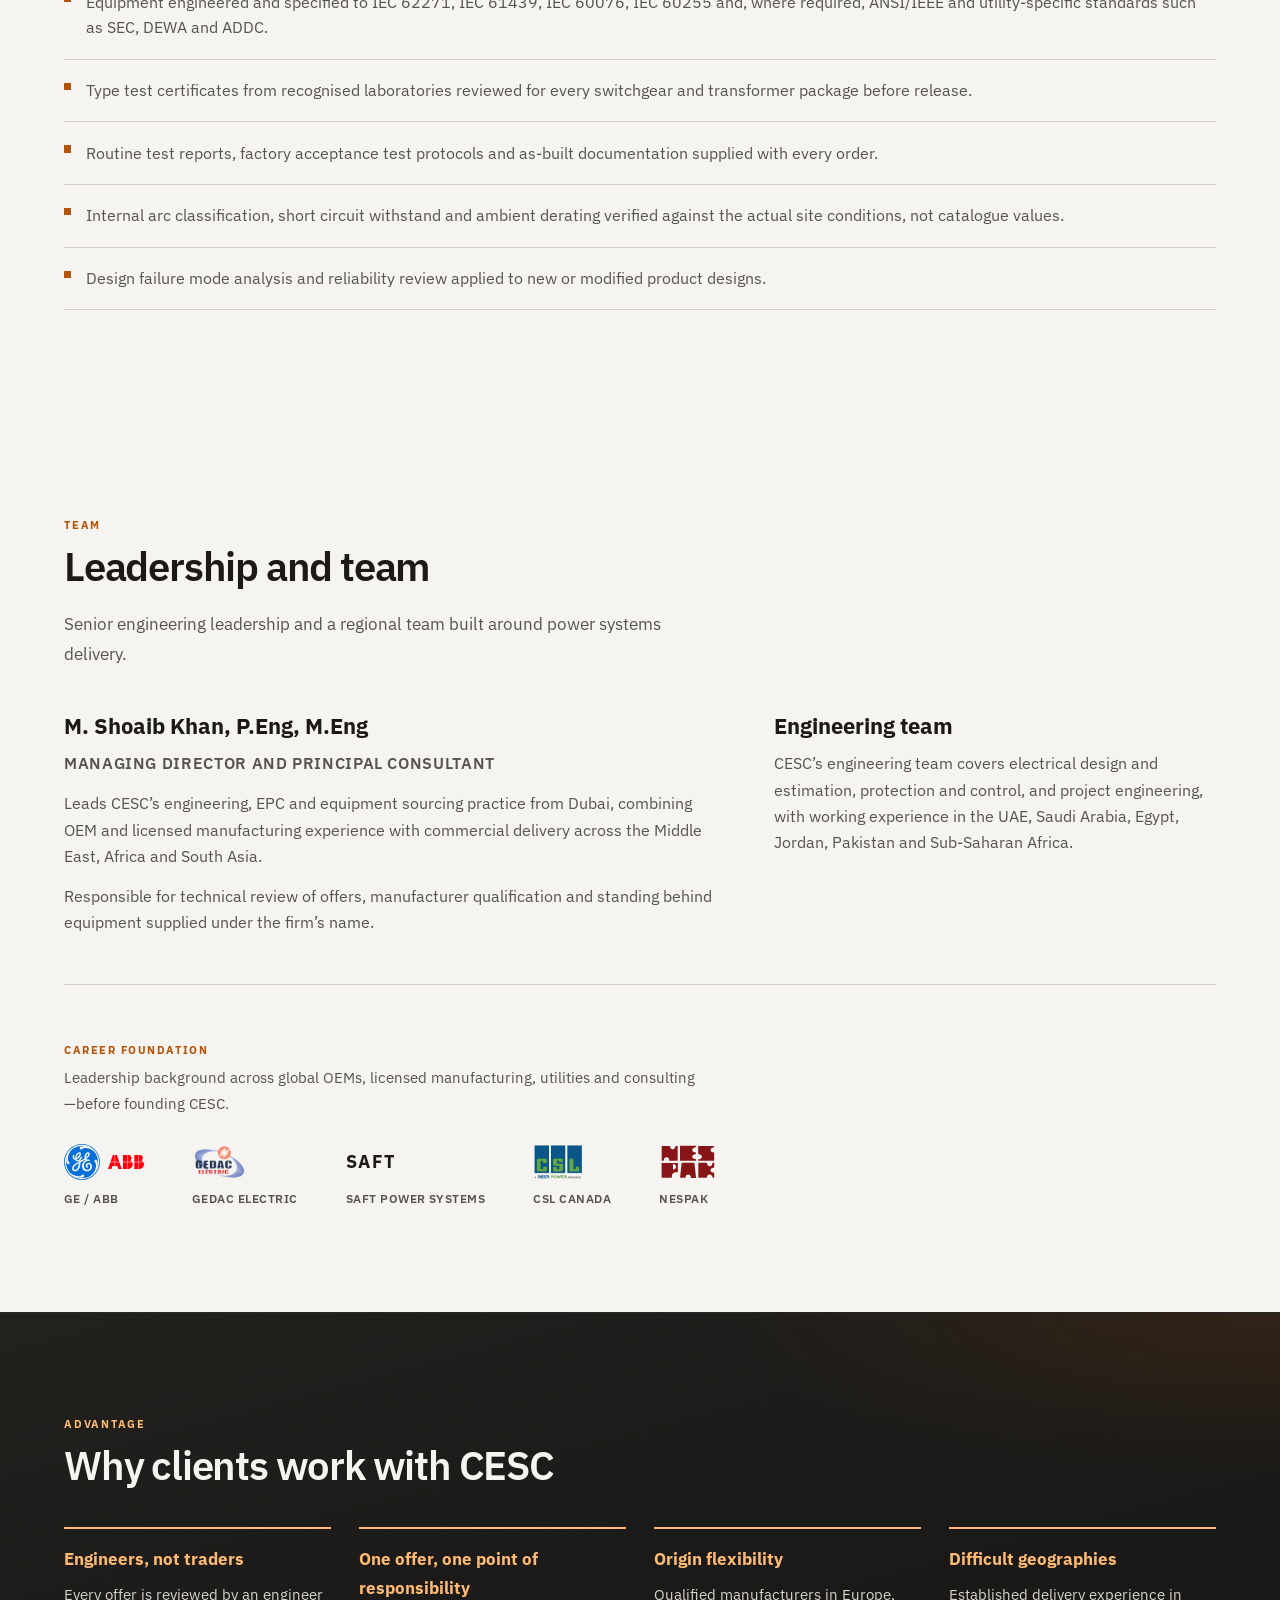
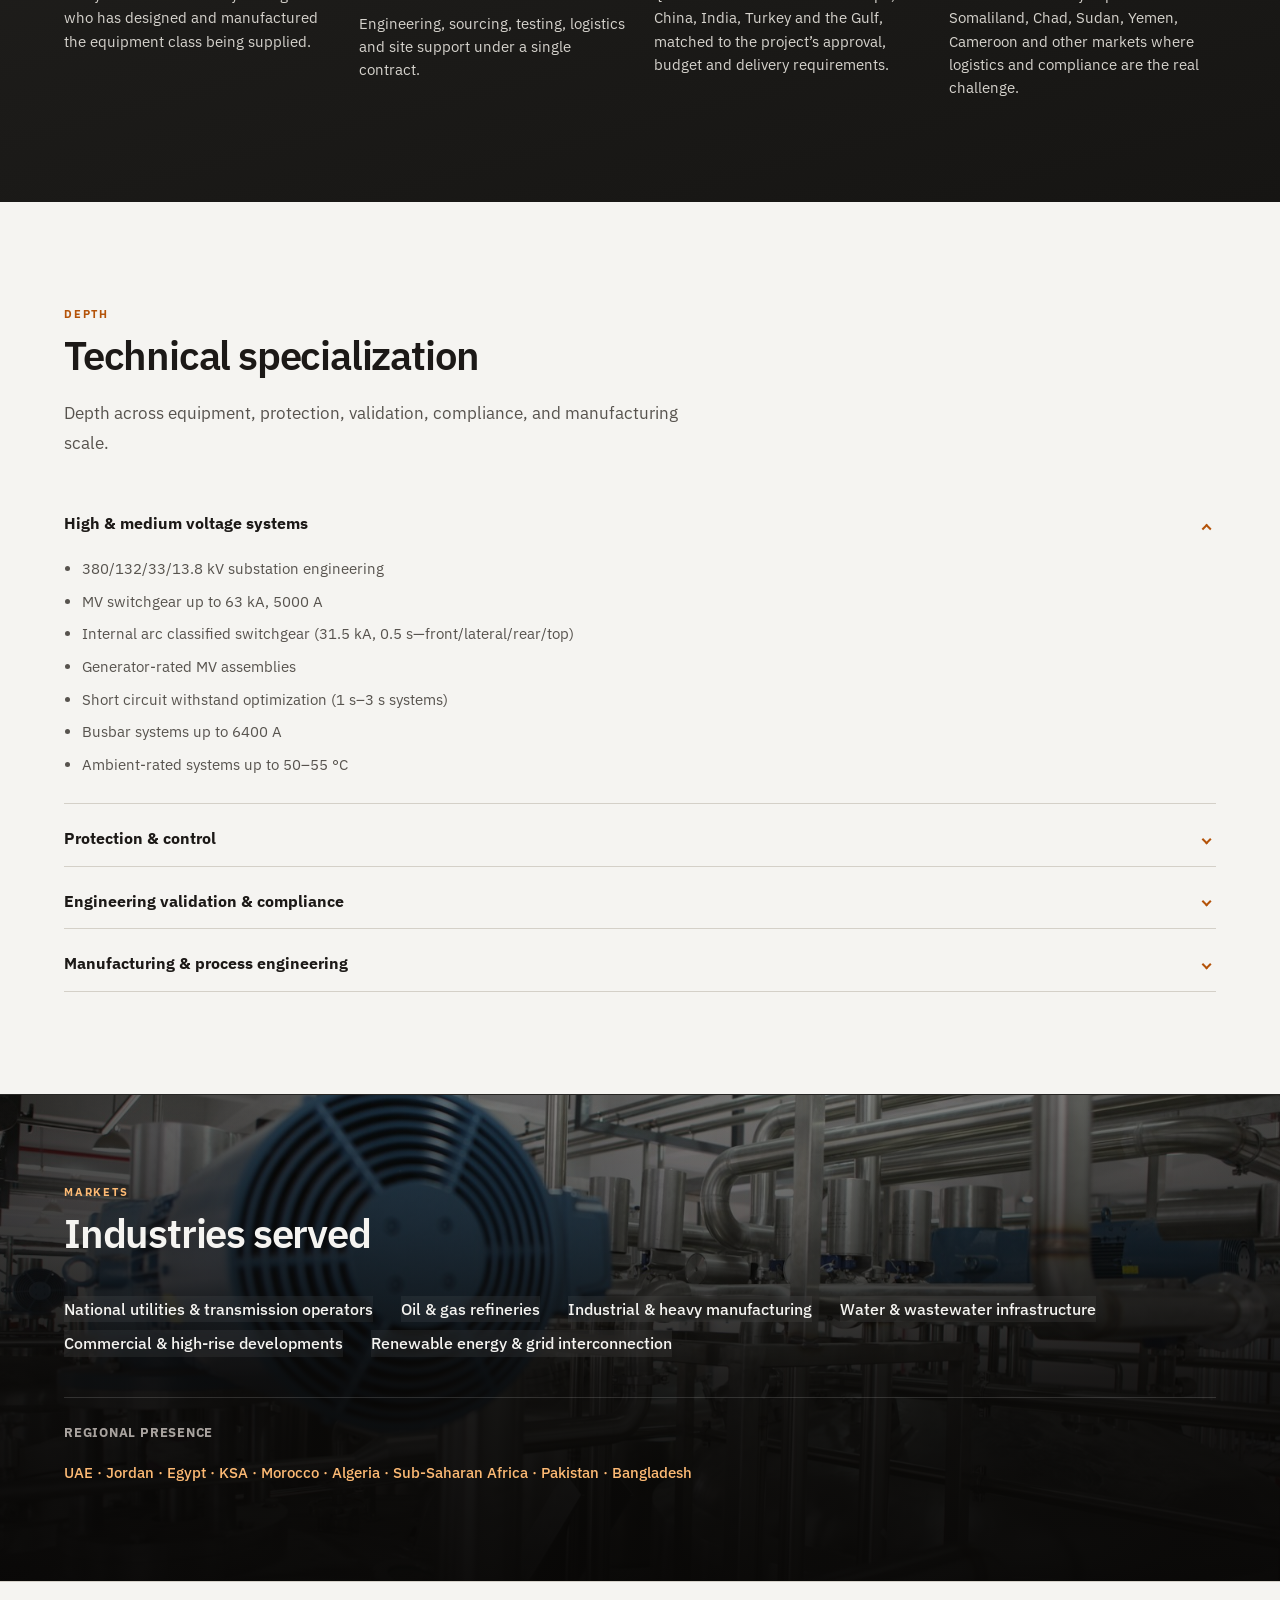
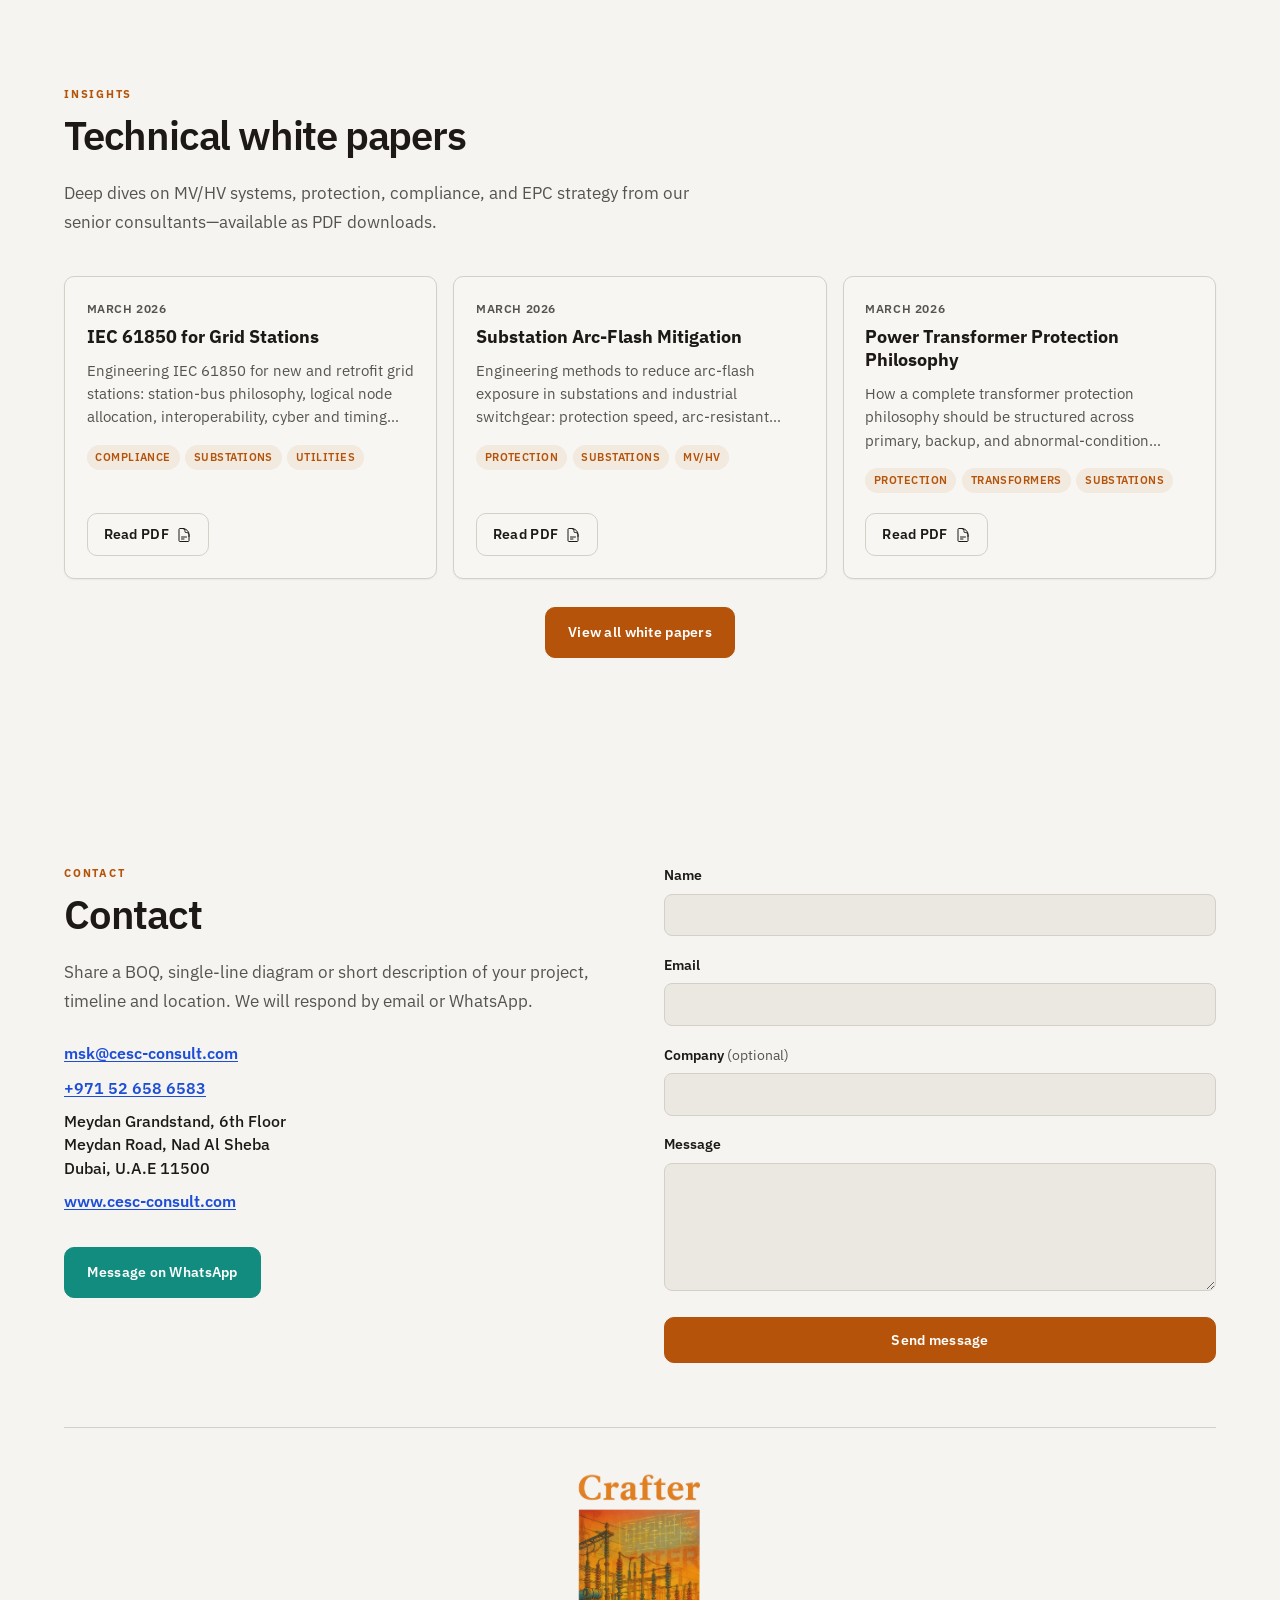
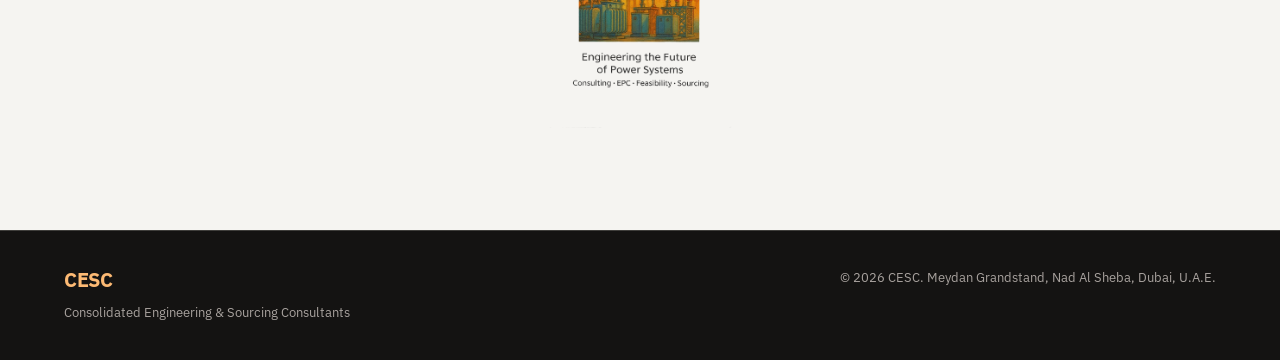
==== commit 35d437f0: "Add Berbera 12 MWp featured case study under Project experience. Includes scrubbed factory photos of" ====
--- a/index.html
+++ b/index.html
@@ -40,7 +40,7 @@
             <li><a href="#standards">Standards</a></li>
             <li><a href="#leadership">Leadership</a></li>
             <li><a href="#why">Why CESC</a></li>
-            <li><a href="whitepapers.html">White papers</a></li>
+            <li><a href="/whitepapers">White papers</a></li>
             <li><a href="#contact" class="nav-cta">Contact</a></li>
           </ul>
         </div>
@@ -254,6 +254,62 @@
           </div>
           <p class="section-intro">Selected CESC engagements across renewables, thermal power and MV/LV distribution. Client names and references available on request under NDA.</p>
         </header>
+
+        <article class="case-study" id="case-berbera" aria-labelledby="case-berbera-heading">
+          <div class="case-study__layout">
+            <div class="case-study__copy">
+              <p class="case-study__eyebrow">Featured project</p>
+              <h3 id="case-berbera-heading">Berbera 12&nbsp;MWp Solar PV Plant</h3>
+              <p class="case-study__place">Somalia · Horn of Africa</p>
+              <p class="case-study__lead">Complete MV electrical package for a utility-scale solar plant on a hot, dusty, high-salinity coastal site&mdash;delivered as indoor switchgear and outdoor packaged kiosk substations.</p>
+              <dl class="case-study__facts">
+                <div>
+                  <dt>Scope</dt>
+                  <dd>33&nbsp;kV and 11&nbsp;kV switchgear, ring main units, power transformers and protection system</dd>
+                </div>
+                <div>
+                  <dt>CESC role</dt>
+                  <dd>Design and engineering, equipment specification and sourcing, factory inspection and witness testing, and technical coordination with client, consultant and manufacturer through to delivery</dd>
+                </div>
+                <div>
+                  <dt>Design deliverables</dt>
+                  <dd>Protection scheme, switchgear general arrangements, foundation and civil interface drawings, outdoor enclosure design</dd>
+                </div>
+                <div>
+                  <dt>Standards &amp; finish</dt>
+                  <dd>Manufactured to IEC; C5-M marine grade coating; witness tested at factory before shipment</dd>
+                </div>
+              </dl>
+            </div>
+            <div class="case-study__gallery" aria-label="Berbera project photographs">
+              <figure class="case-study__shot case-study__shot--hero">
+                <img src="assets/photos/berbera/01-switchgear-lineup.jpg" width="1024" height="660" alt="MV switchgear line-up prepared for factory inspection" decoding="async" loading="lazy">
+                <figcaption>Switchgear line-up</figcaption>
+              </figure>
+              <figure class="case-study__shot">
+                <img src="assets/photos/berbera/05-switchgear-in-kiosk.jpg" width="1024" height="683" alt="Indoor switchgear installed inside an outdoor packaged kiosk" decoding="async" loading="lazy">
+                <figcaption>Switchgear in kiosk</figcaption>
+              </figure>
+              <figure class="case-study__shot">
+                <img src="assets/photos/berbera/02-vcb-protection.jpg" width="767" height="1024" alt="Withdrawable vacuum circuit breaker and protection compartment" decoding="async" loading="lazy">
+                <figcaption>VCB &amp; protection</figcaption>
+              </figure>
+              <figure class="case-study__shot">
+                <img src="assets/photos/berbera/03-ct-cable.jpg" width="691" height="1024" alt="Current transformer and cable termination compartment" decoding="async" loading="lazy">
+                <figcaption>CT &amp; cable compartment</figcaption>
+              </figure>
+              <figure class="case-study__shot">
+                <img src="assets/photos/berbera/04-outdoor-kiosk.jpg" width="690" height="645" alt="Outdoor packaged kiosk substation with marine-grade enclosure" decoding="async" loading="lazy">
+                <figcaption>Outdoor kiosk</figcaption>
+              </figure>
+              <figure class="case-study__shot">
+                <img src="assets/photos/berbera/06-protection-bay.jpg" width="767" height="1024" alt="Closed protection and control bay of an MV switchgear panel" decoding="async" loading="lazy">
+                <figcaption>Protection bay</figcaption>
+              </figure>
+            </div>
+          </div>
+        </article>
+
         <div class="project-toolbar" role="group" aria-label="Filter projects by type">
           <button type="button" class="project-filter is-active" data-filter="all" aria-pressed="true">All</button>
           <button type="button" class="project-filter" data-filter="renewables" aria-pressed="false">Renewables</button>
@@ -263,15 +319,6 @@
           <button type="button" class="project-filter" data-filter="africa" aria-pressed="false">Africa</button>
         </div>
         <ul class="project-grid" id="project-grid">
-          <li class="project-card" data-tags="renewables africa">
-            <div class="project-card__meta">
-              <span class="project-card__metric">12 MWp</span>
-              <span class="project-card__place">Horn of Africa</span>
-            </div>
-            <h3 class="project-card__title">Solar PV plant — 33&nbsp;kV collection</h3>
-            <p class="project-card__body">Collection system engineering, switchgear and RMU specification and supply, BOQ development and vendor document review.</p>
-            <span class="project-card__tag">Renewables</span>
-          </li>
           <li class="project-card" data-tags="renewables thermal africa">
             <div class="project-card__meta">
               <span class="project-card__metric">16 MW</span>
@@ -615,7 +662,7 @@
         </header>
         <div class="whitepapers-teaser-grid" id="featured-whitepapers" aria-labelledby="whitepapers-heading"></div>
         <p class="whitepapers-teaser-cta">
-          <a class="btn btn-primary" href="whitepapers.html">View all white papers</a>
+          <a class="btn btn-primary" href="/whitepapers">View all white papers</a>
         </p>
       </div>
     </section>
--- a/styles.css
+++ b/styles.css
@@ -2402,6 +2402,148 @@
   outline-offset: 2px;
 }
 
+/* Featured case study */
+.case-study {
+  margin: 0 0 clamp(2.5rem, 5vw, 3.5rem);
+  padding: clamp(1.5rem, 3vw, 2.25rem) 0 0;
+  border-top: 1px solid var(--color-border);
+}
+
+.case-study__layout {
+  display: grid;
+  grid-template-columns: minmax(0, 0.95fr) minmax(0, 1.05fr);
+  gap: clamp(1.75rem, 4vw, 3rem);
+  align-items: start;
+}
+
+@media (max-width: 900px) {
+  .case-study__layout {
+    grid-template-columns: 1fr;
+  }
+}
+
+.case-study__eyebrow {
+  margin: 0 0 0.5rem;
+  font-size: 0.75rem;
+  font-weight: 700;
+  letter-spacing: 0.1em;
+  text-transform: uppercase;
+  color: var(--color-accent);
+}
+
+.case-study__copy h3 {
+  margin: 0;
+  font-family: var(--font-serif);
+  font-size: clamp(1.45rem, 2.6vw, 1.85rem);
+  font-weight: 700;
+  line-height: 1.2;
+  color: var(--color-text);
+}
+
+.case-study__place {
+  margin: 0.4rem 0 1rem;
+  font-size: 0.8125rem;
+  font-weight: 600;
+  letter-spacing: 0.06em;
+  text-transform: uppercase;
+  color: var(--color-text-muted);
+}
+
+.case-study__lead {
+  margin: 0 0 1.5rem;
+  font-size: 1.05rem;
+  line-height: 1.6;
+  color: var(--color-text);
+  max-width: 36rem;
+}
+
+.case-study__facts {
+  margin: 0;
+  display: grid;
+  gap: 1rem;
+}
+
+.case-study__facts div {
+  margin: 0;
+  padding-top: 0.85rem;
+  border-top: 1px solid var(--color-border);
+}
+
+.case-study__facts dt {
+  margin: 0 0 0.25rem;
+  font-size: 0.75rem;
+  font-weight: 700;
+  letter-spacing: 0.08em;
+  text-transform: uppercase;
+  color: var(--color-accent);
+}
+
+.case-study__facts dd {
+  margin: 0;
+  font-size: 0.9375rem;
+  line-height: 1.55;
+  color: var(--color-text-muted);
+}
+
+.case-study__gallery {
+  display: grid;
+  grid-template-columns: repeat(6, minmax(0, 1fr));
+  grid-auto-rows: minmax(5.5rem, auto);
+  gap: 0.65rem;
+}
+
+.case-study__shot {
+  margin: 0;
+  grid-column: span 2;
+  min-width: 0;
+  overflow: hidden;
+  background: #e7e5e4;
+}
+
+.case-study__shot--hero {
+  grid-column: span 6;
+}
+
+.case-study__shot img {
+  display: block;
+  width: 100%;
+  height: 100%;
+  min-height: 9rem;
+  object-fit: cover;
+  object-position: center;
+}
+
+.case-study__shot--hero img {
+  min-height: 14rem;
+  aspect-ratio: 16 / 9;
+}
+
+.case-study__shot figcaption {
+  margin: 0;
+  padding: 0.4rem 0.55rem;
+  font-size: 0.6875rem;
+  font-weight: 600;
+  letter-spacing: 0.05em;
+  text-transform: uppercase;
+  color: var(--color-text-muted);
+  background: rgba(247, 246, 242, 0.95);
+}
+
+@media (max-width: 700px) {
+  .case-study__gallery {
+    grid-template-columns: repeat(2, minmax(0, 1fr));
+  }
+
+  .case-study__shot,
+  .case-study__shot--hero {
+    grid-column: span 2;
+  }
+
+  .case-study__shot:nth-child(n + 4) {
+    grid-column: span 1;
+  }
+}
+
 .project-grid {
   list-style: none;
   margin: 0;
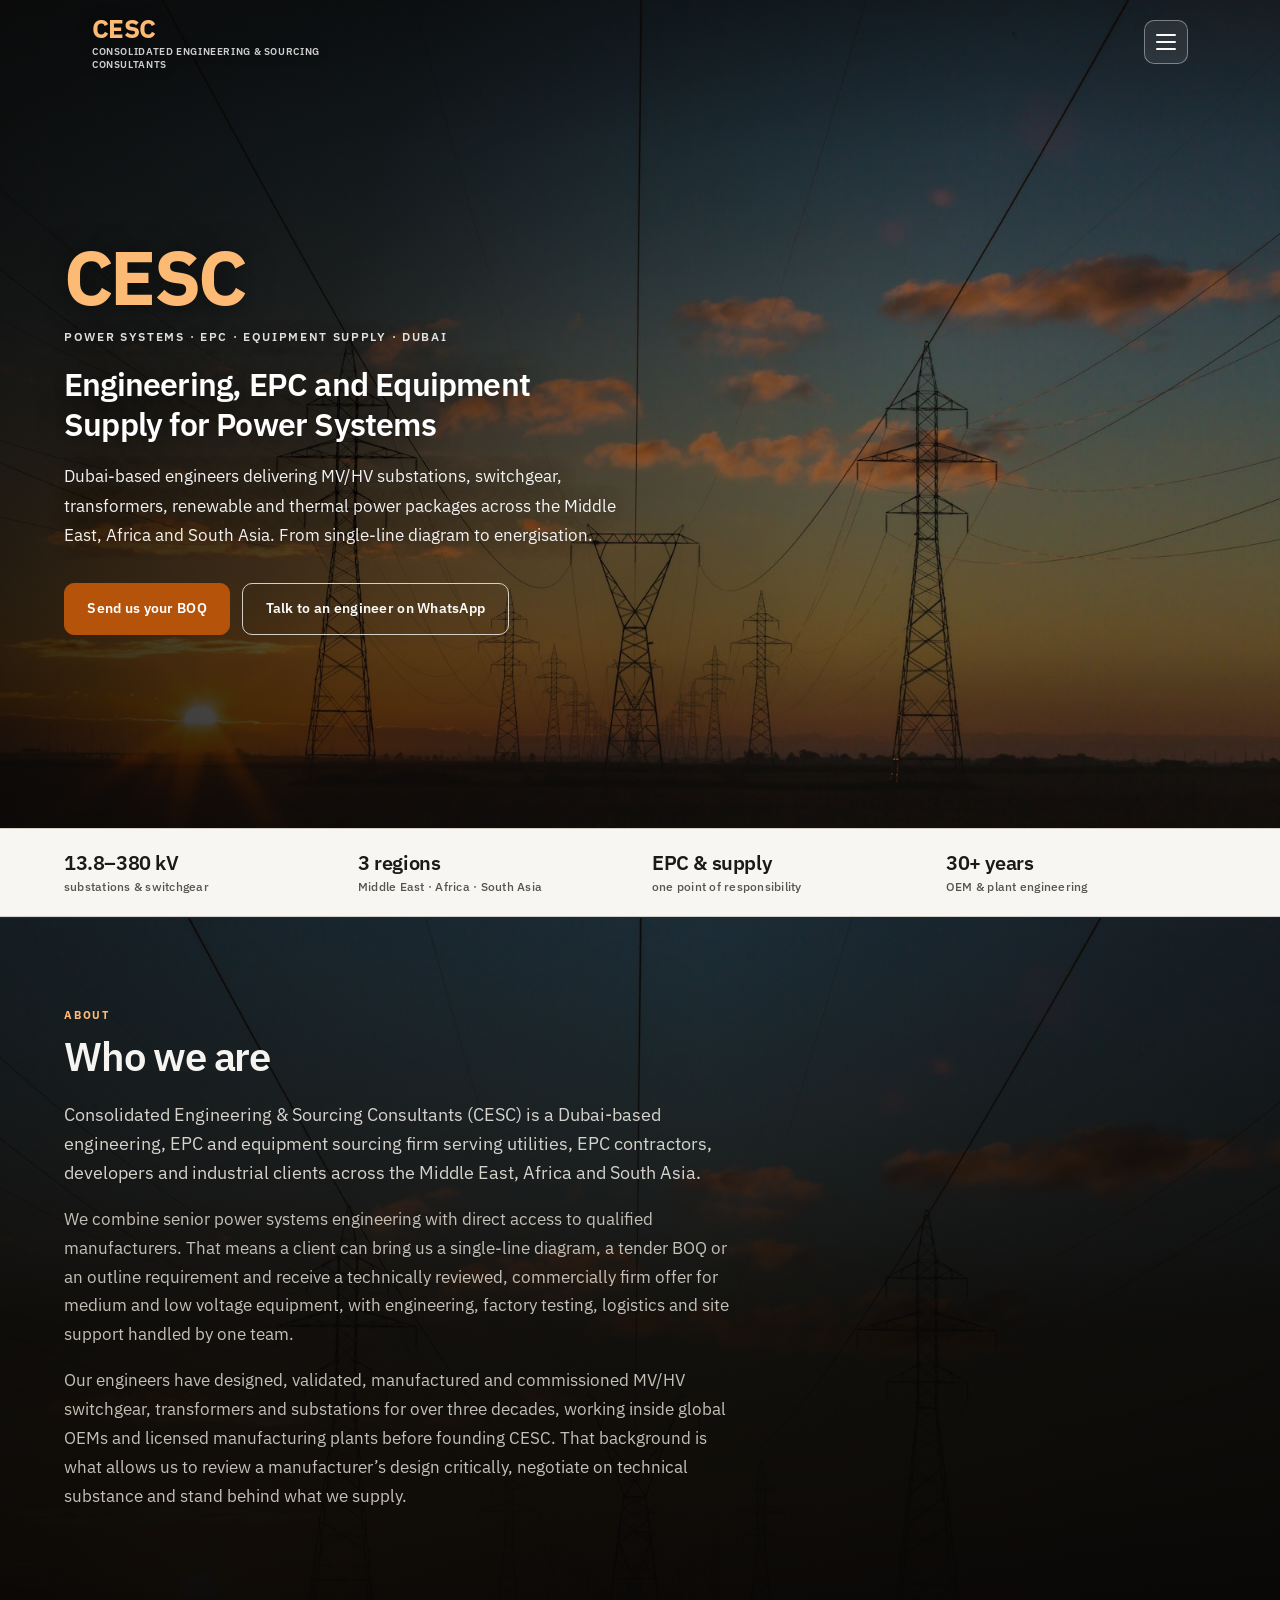
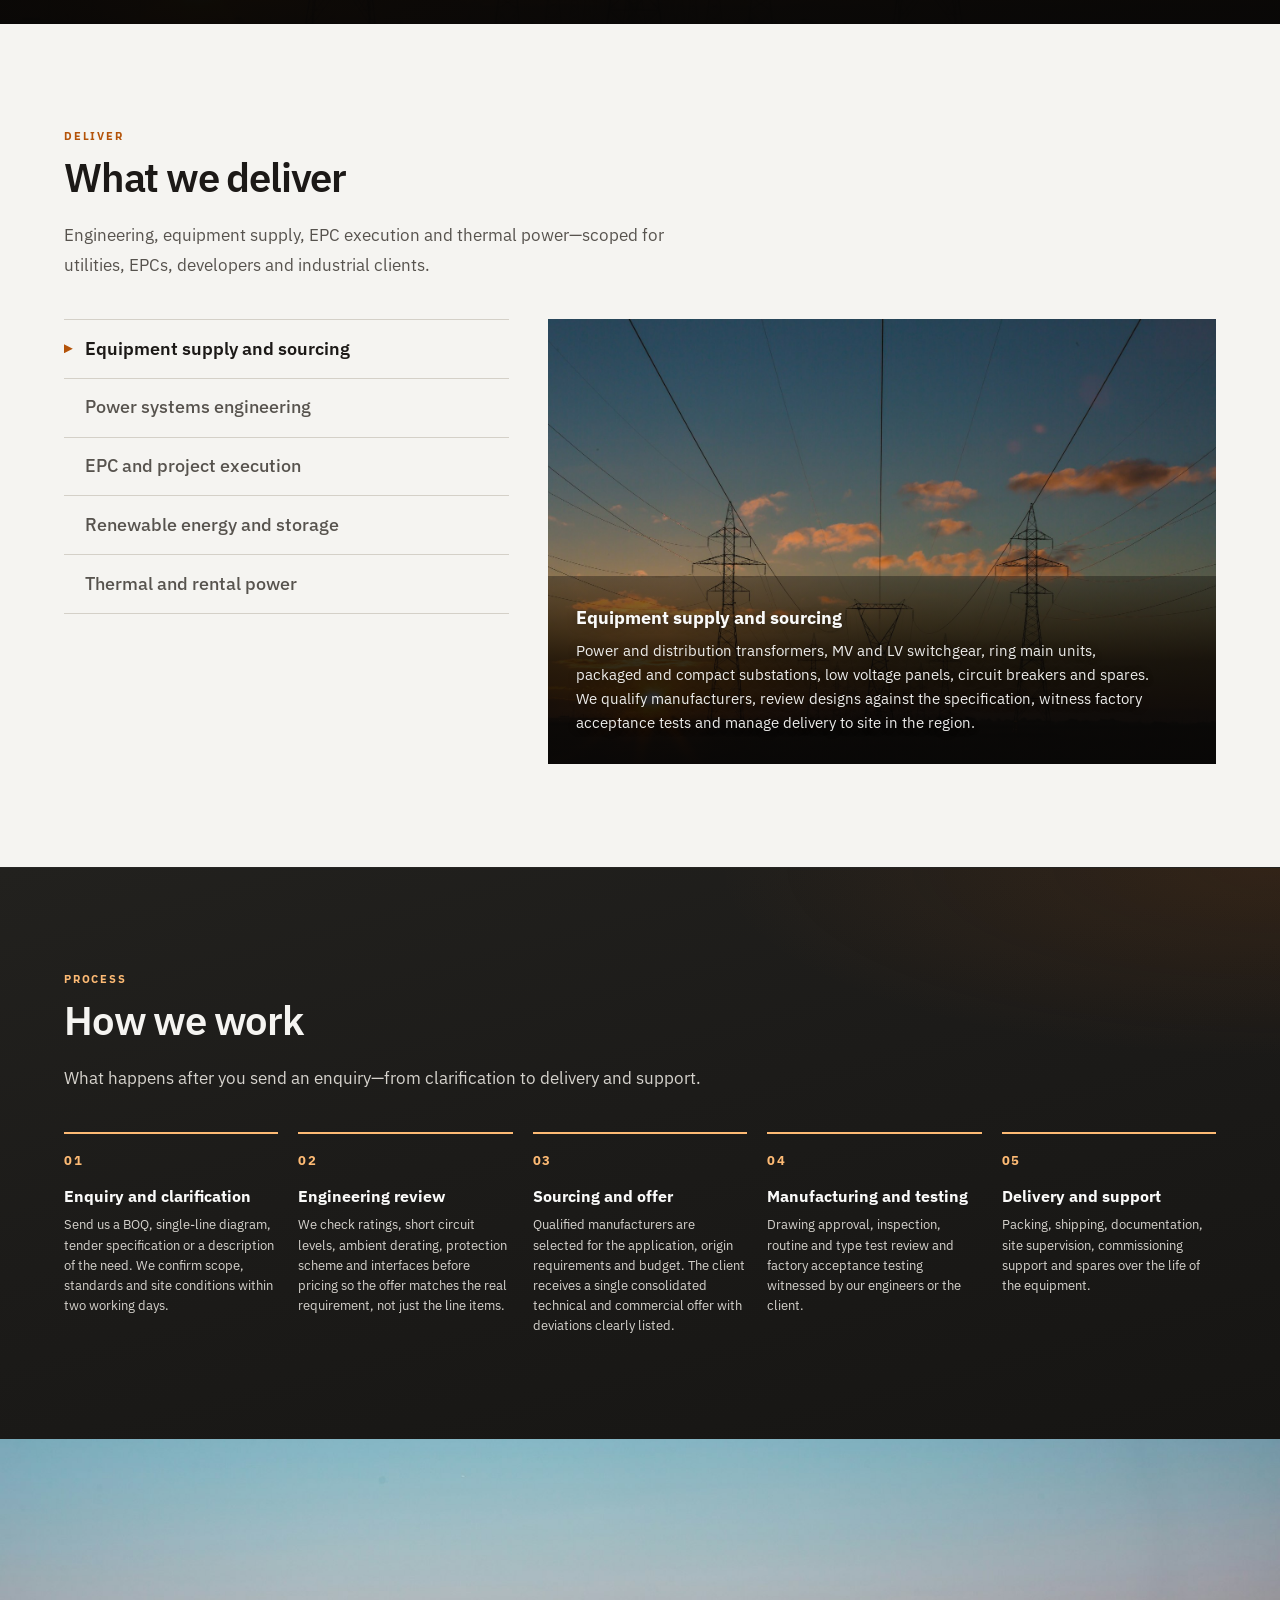
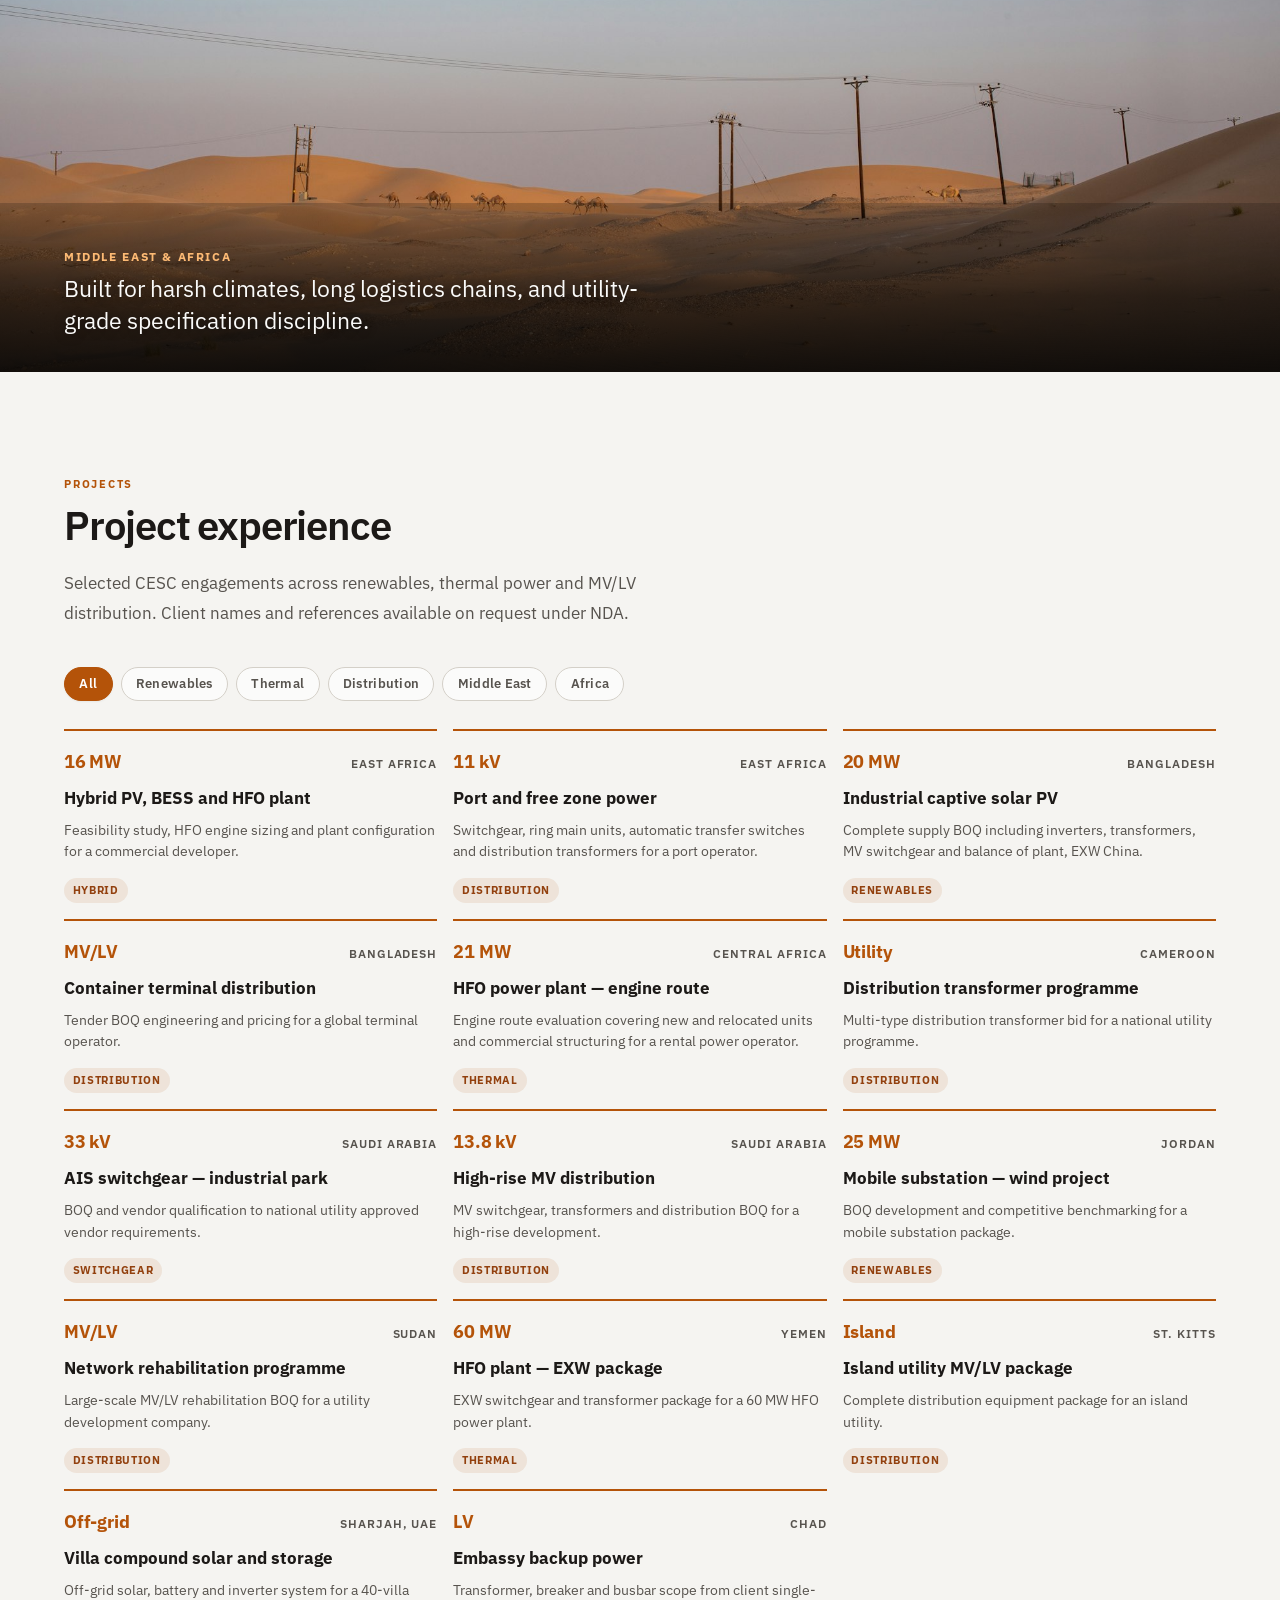
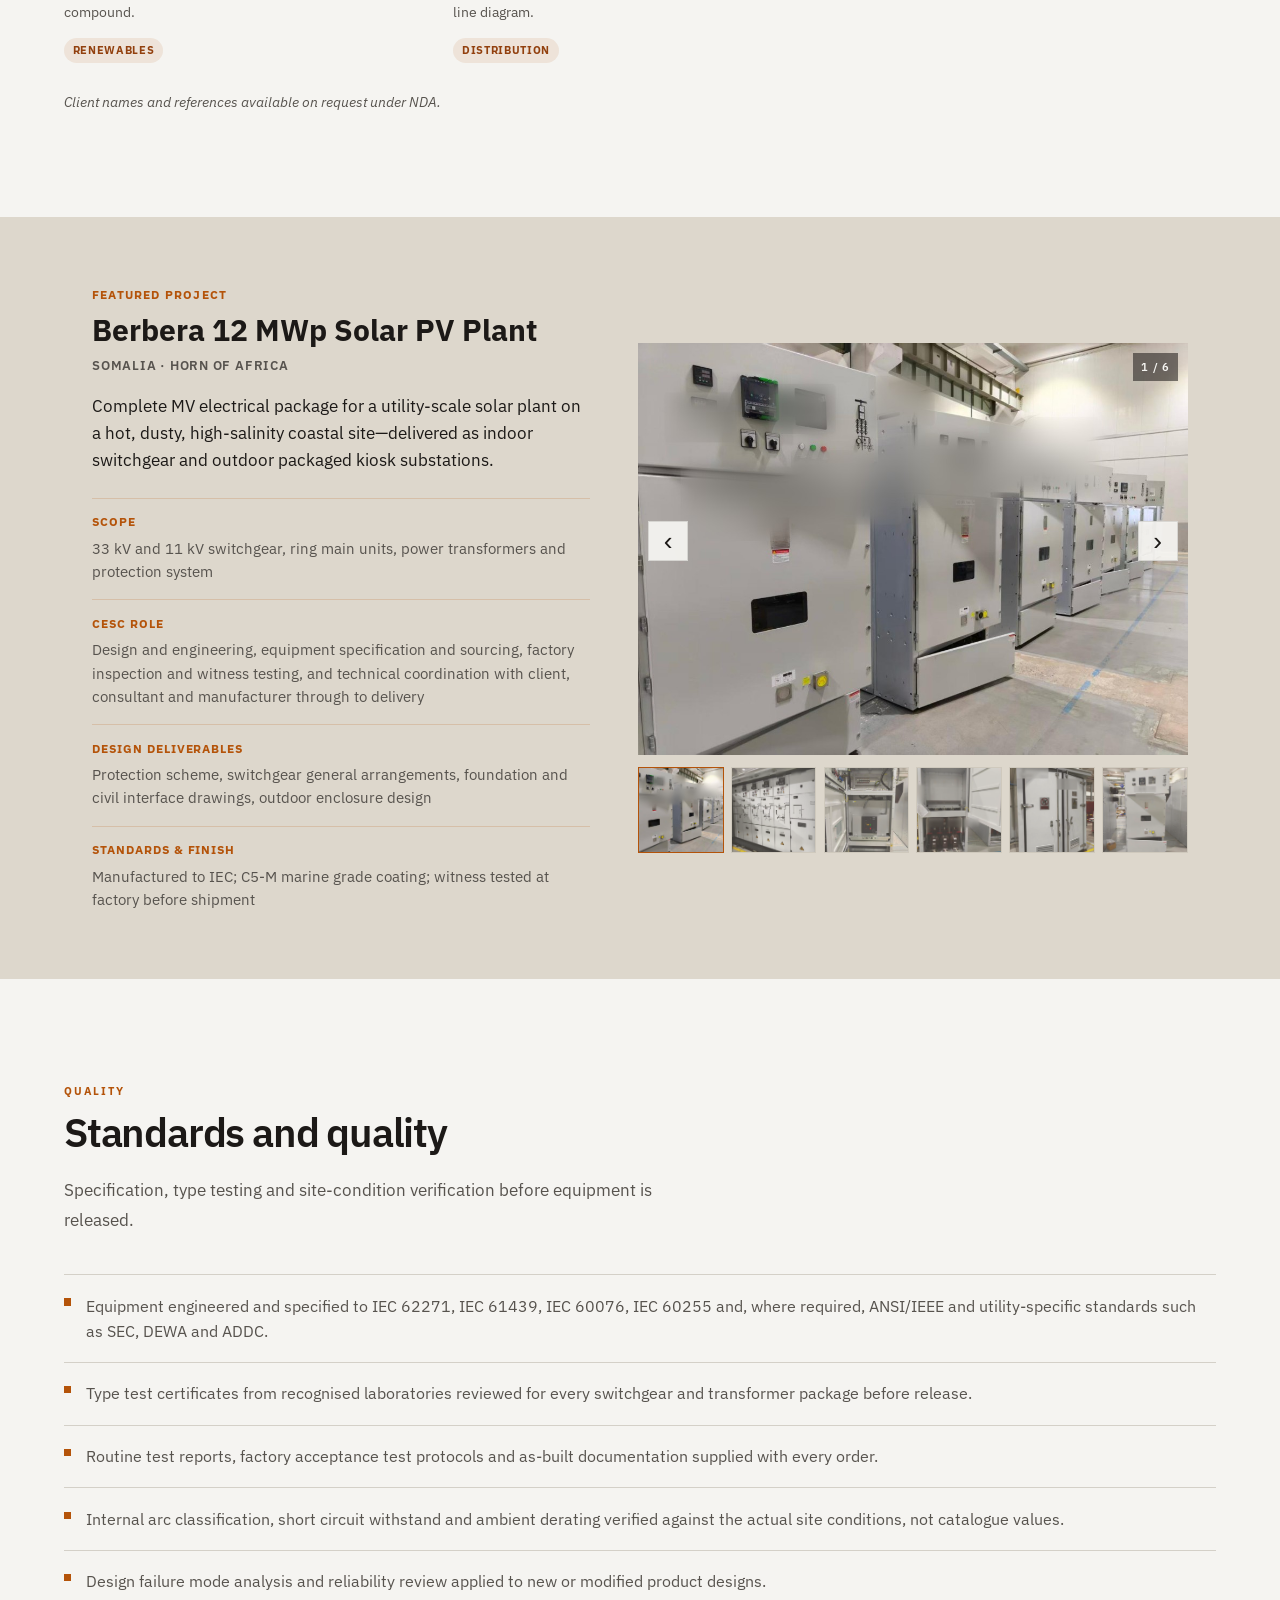
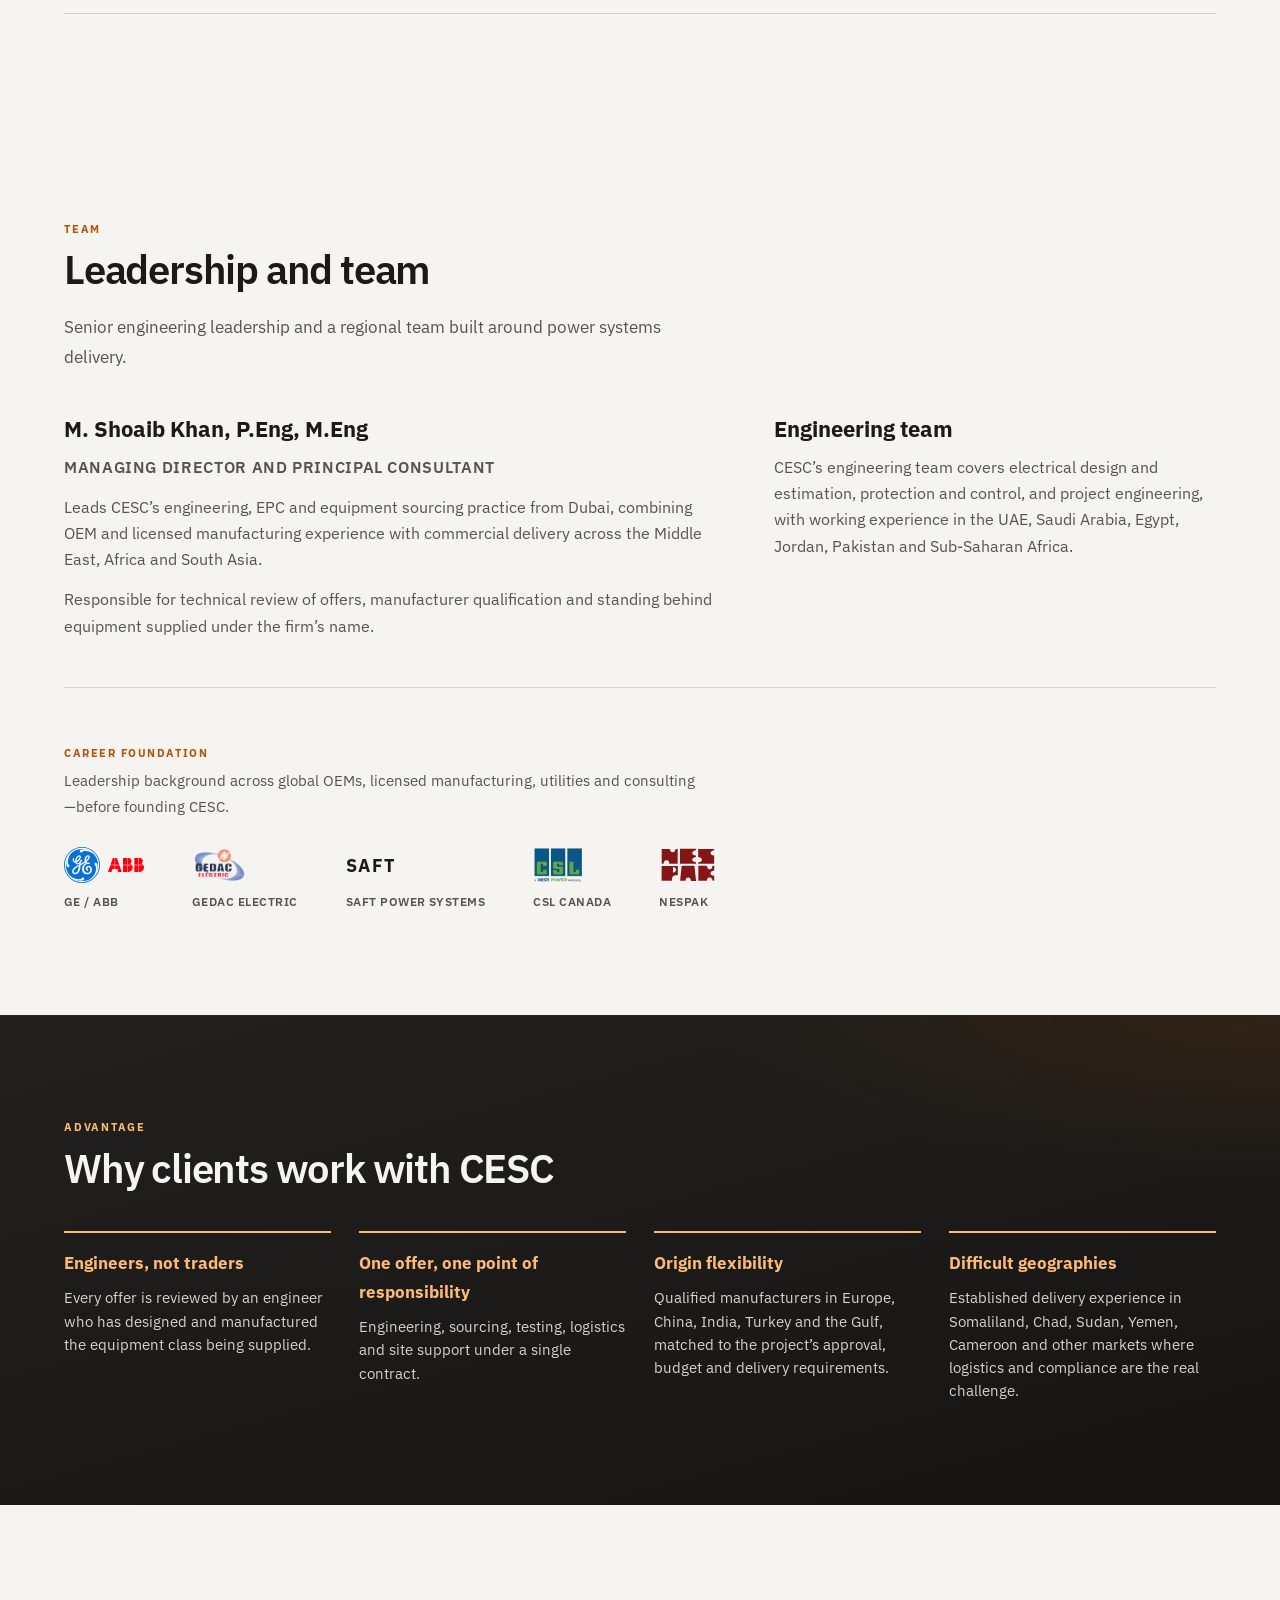
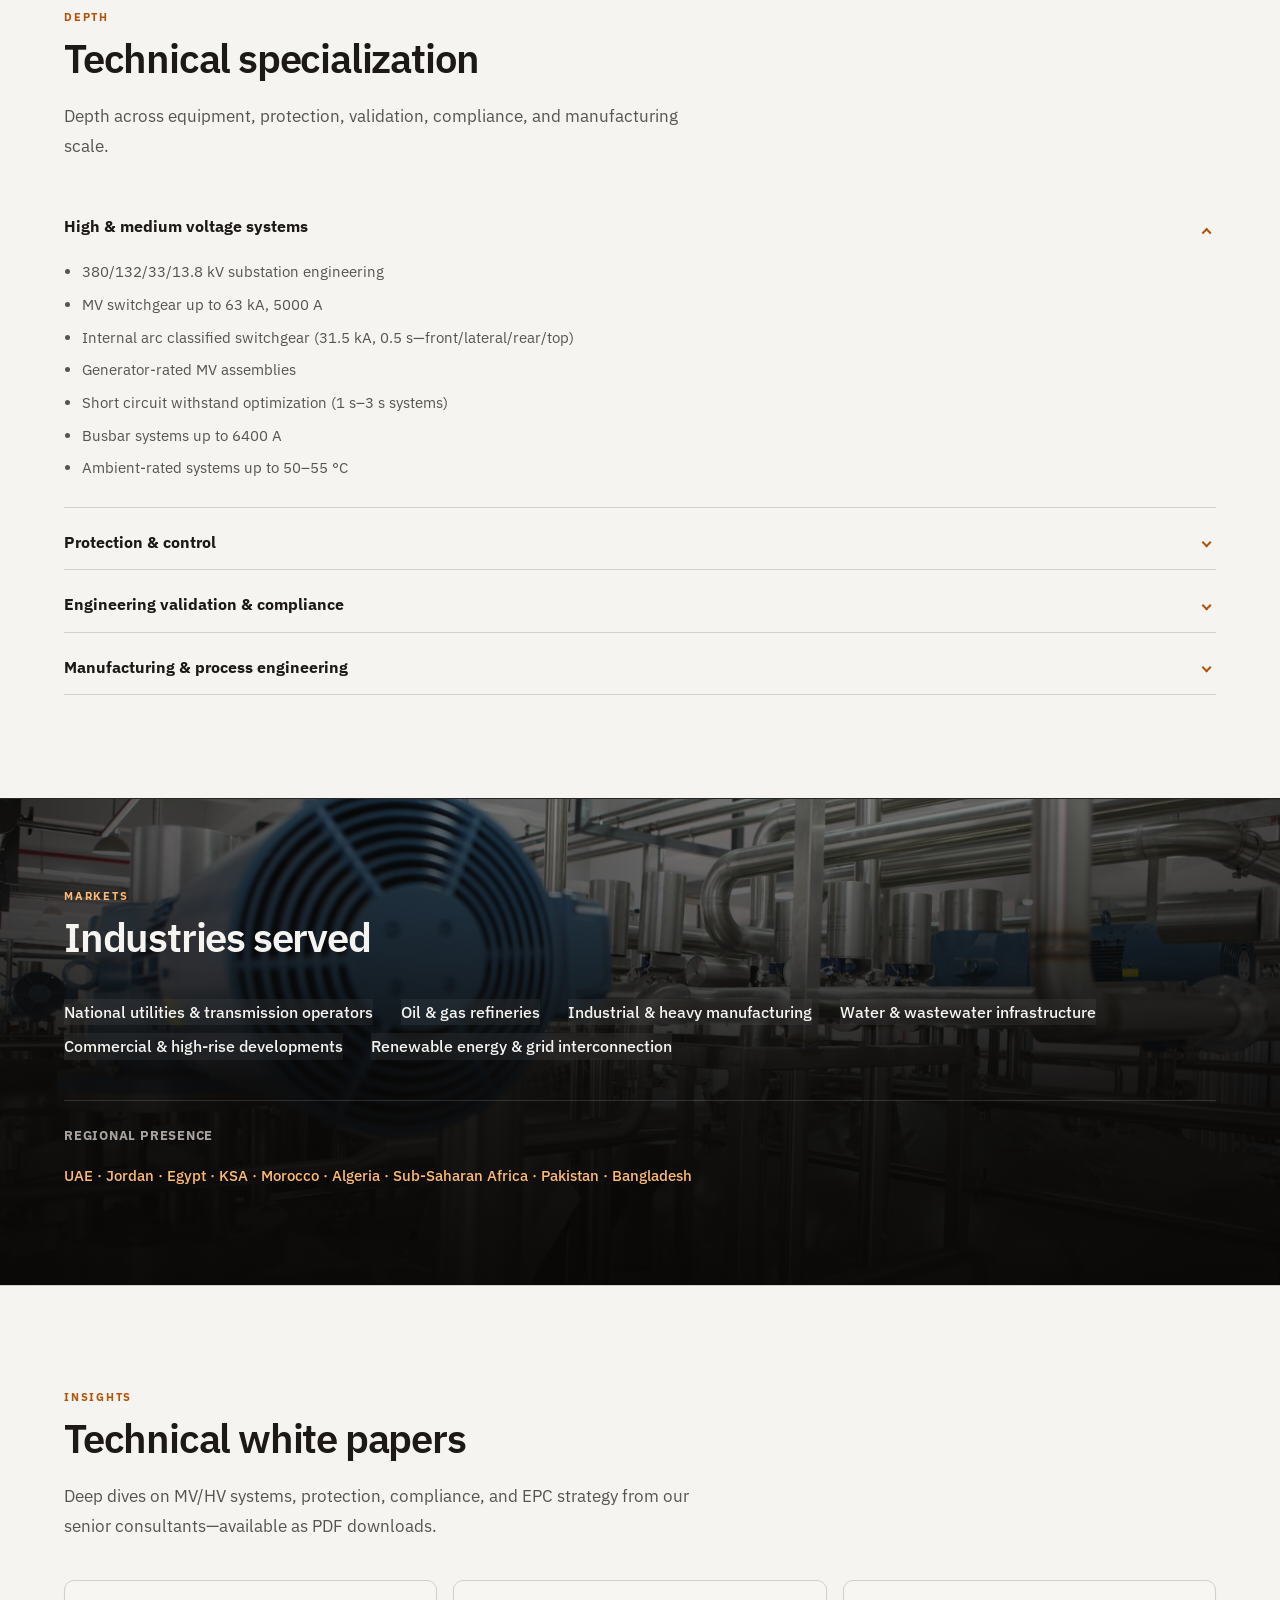
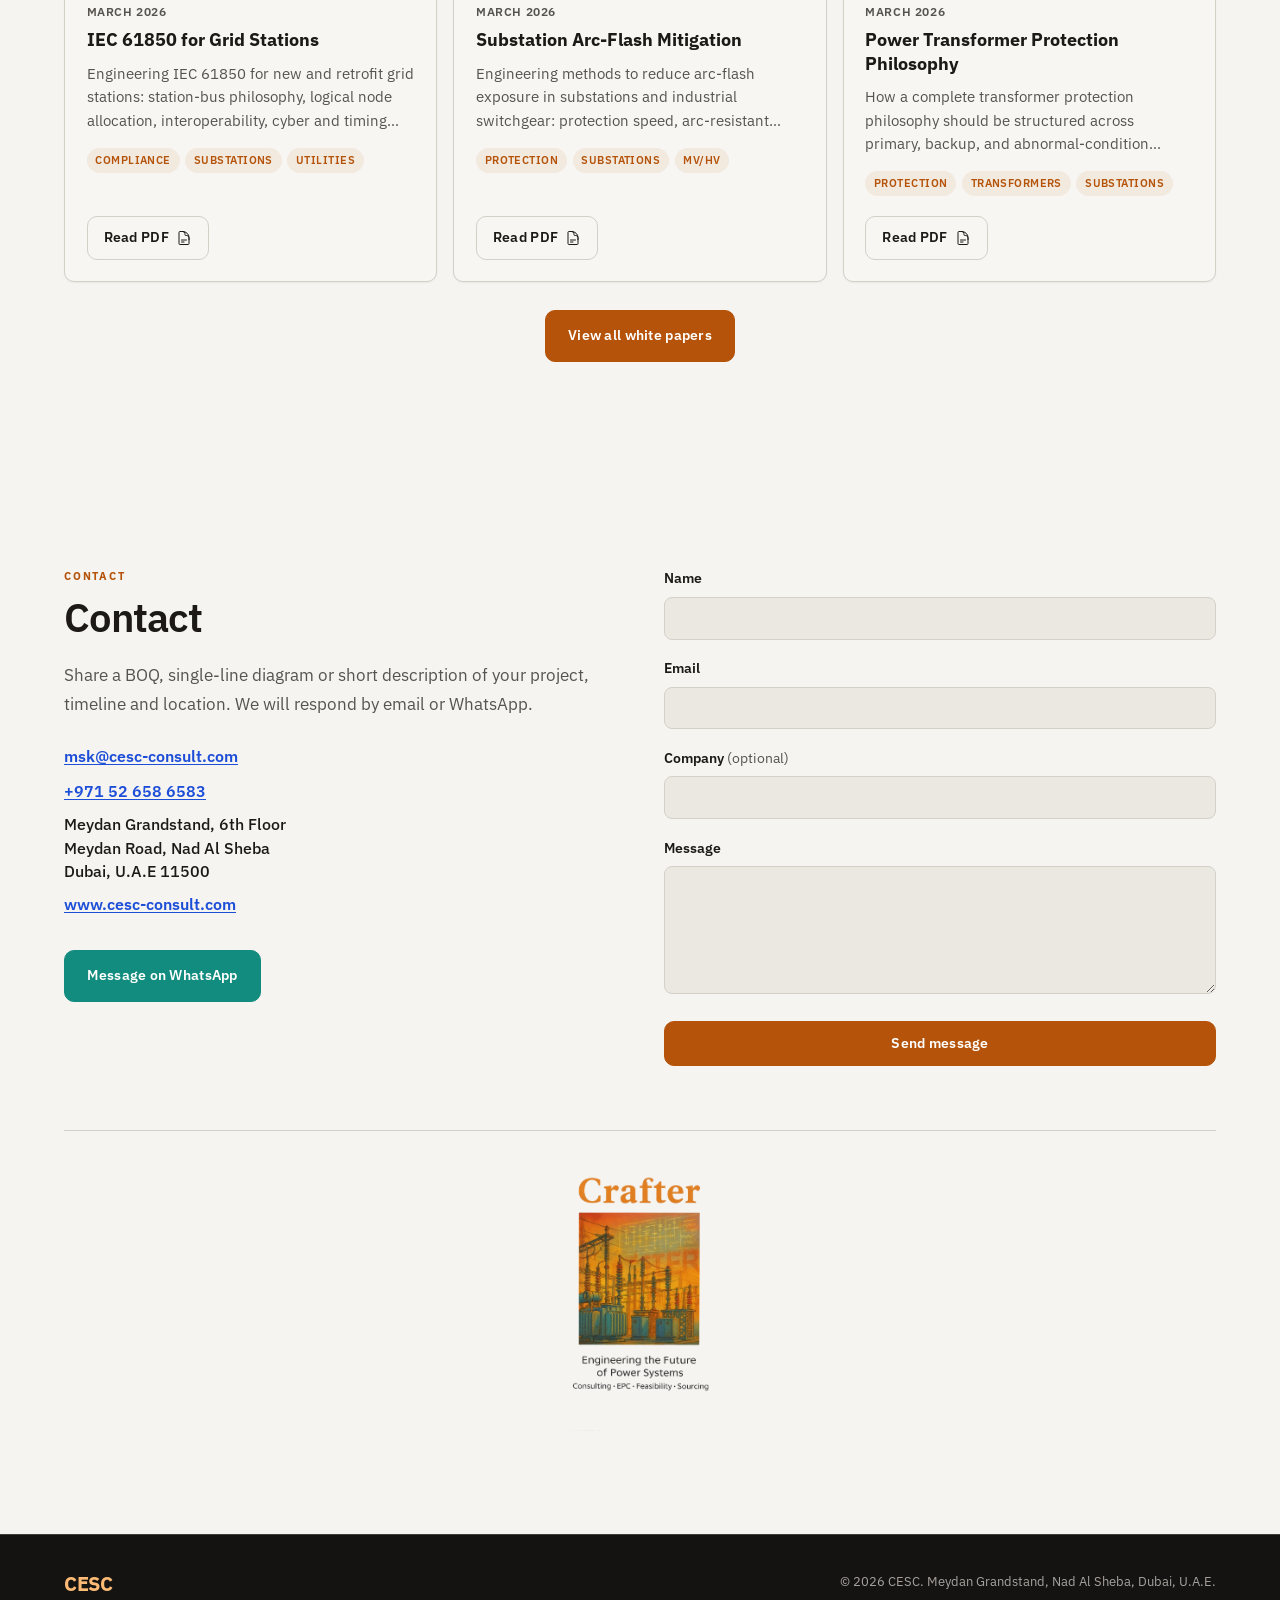
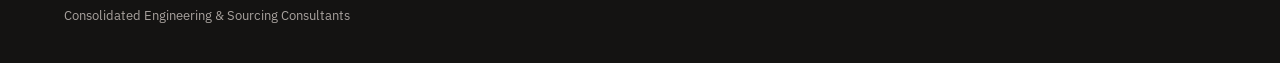
==== commit e791802d: "Polish Berbera feature: full-bleed band, soft-blur photos, and photo carousel. Also clean URLs with " ====
--- a/index.html
+++ b/index.html
@@ -8,7 +8,7 @@
   <link rel="preconnect" href="https://fonts.googleapis.com">
   <link rel="preconnect" href="https://fonts.gstatic.com" crossorigin>
   <link href="https://fonts.googleapis.com/css2?family=IBM+Plex+Sans:ital,wght@0,400;0,500;0,600;0,700;1,400&display=swap" rel="stylesheet">
-  <link rel="stylesheet" href="styles.css">
+  <link rel="stylesheet" href="styles.css?v=carousel3">
 </head>
 <body class="has-video-hero">
   <a class="skip-link" href="#main">Skip to content</a>
@@ -255,61 +255,6 @@
           <p class="section-intro">Selected CESC engagements across renewables, thermal power and MV/LV distribution. Client names and references available on request under NDA.</p>
         </header>
 
-        <article class="case-study" id="case-berbera" aria-labelledby="case-berbera-heading">
-          <div class="case-study__layout">
-            <div class="case-study__copy">
-              <p class="case-study__eyebrow">Featured project</p>
-              <h3 id="case-berbera-heading">Berbera 12&nbsp;MWp Solar PV Plant</h3>
-              <p class="case-study__place">Somalia · Horn of Africa</p>
-              <p class="case-study__lead">Complete MV electrical package for a utility-scale solar plant on a hot, dusty, high-salinity coastal site&mdash;delivered as indoor switchgear and outdoor packaged kiosk substations.</p>
-              <dl class="case-study__facts">
-                <div>
-                  <dt>Scope</dt>
-                  <dd>33&nbsp;kV and 11&nbsp;kV switchgear, ring main units, power transformers and protection system</dd>
-                </div>
-                <div>
-                  <dt>CESC role</dt>
-                  <dd>Design and engineering, equipment specification and sourcing, factory inspection and witness testing, and technical coordination with client, consultant and manufacturer through to delivery</dd>
-                </div>
-                <div>
-                  <dt>Design deliverables</dt>
-                  <dd>Protection scheme, switchgear general arrangements, foundation and civil interface drawings, outdoor enclosure design</dd>
-                </div>
-                <div>
-                  <dt>Standards &amp; finish</dt>
-                  <dd>Manufactured to IEC; C5-M marine grade coating; witness tested at factory before shipment</dd>
-                </div>
-              </dl>
-            </div>
-            <div class="case-study__gallery" aria-label="Berbera project photographs">
-              <figure class="case-study__shot case-study__shot--hero">
-                <img src="assets/photos/berbera/01-switchgear-lineup.jpg" width="1024" height="660" alt="MV switchgear line-up prepared for factory inspection" decoding="async" loading="lazy">
-                <figcaption>Switchgear line-up</figcaption>
-              </figure>
-              <figure class="case-study__shot">
-                <img src="assets/photos/berbera/05-switchgear-in-kiosk.jpg" width="1024" height="683" alt="Indoor switchgear installed inside an outdoor packaged kiosk" decoding="async" loading="lazy">
-                <figcaption>Switchgear in kiosk</figcaption>
-              </figure>
-              <figure class="case-study__shot">
-                <img src="assets/photos/berbera/02-vcb-protection.jpg" width="767" height="1024" alt="Withdrawable vacuum circuit breaker and protection compartment" decoding="async" loading="lazy">
-                <figcaption>VCB &amp; protection</figcaption>
-              </figure>
-              <figure class="case-study__shot">
-                <img src="assets/photos/berbera/03-ct-cable.jpg" width="691" height="1024" alt="Current transformer and cable termination compartment" decoding="async" loading="lazy">
-                <figcaption>CT &amp; cable compartment</figcaption>
-              </figure>
-              <figure class="case-study__shot">
-                <img src="assets/photos/berbera/04-outdoor-kiosk.jpg" width="690" height="645" alt="Outdoor packaged kiosk substation with marine-grade enclosure" decoding="async" loading="lazy">
-                <figcaption>Outdoor kiosk</figcaption>
-              </figure>
-              <figure class="case-study__shot">
-                <img src="assets/photos/berbera/06-protection-bay.jpg" width="767" height="1024" alt="Closed protection and control bay of an MV switchgear panel" decoding="async" loading="lazy">
-                <figcaption>Protection bay</figcaption>
-              </figure>
-            </div>
-          </div>
-        </article>
-
         <div class="project-toolbar" role="group" aria-label="Filter projects by type">
           <button type="button" class="project-filter is-active" data-filter="all" aria-pressed="true">All</button>
           <button type="button" class="project-filter" data-filter="renewables" aria-pressed="false">Renewables</button>
@@ -450,6 +395,79 @@
         <p class="projects-note">Client names and references available on request under NDA.</p>
       </div>
     </section>
+
+    <article class="case-study" id="case-berbera" aria-labelledby="case-berbera-heading">
+      <div class="case-study__inner">
+        <div class="case-study__layout">
+          <div class="case-study__copy">
+            <p class="case-study__eyebrow">Featured project</p>
+            <h3 id="case-berbera-heading">Berbera 12&nbsp;MWp Solar PV Plant</h3>
+            <p class="case-study__place">Somalia · Horn of Africa</p>
+            <p class="case-study__lead">Complete MV electrical package for a utility-scale solar plant on a hot, dusty, high-salinity coastal site&mdash;delivered as indoor switchgear and outdoor packaged kiosk substations.</p>
+            <dl class="case-study__facts">
+              <div>
+                <dt>Scope</dt>
+                <dd>33&nbsp;kV and 11&nbsp;kV switchgear, ring main units, power transformers and protection system</dd>
+              </div>
+              <div>
+                <dt>CESC role</dt>
+                <dd>Design and engineering, equipment specification and sourcing, factory inspection and witness testing, and technical coordination with client, consultant and manufacturer through to delivery</dd>
+              </div>
+              <div>
+                <dt>Design deliverables</dt>
+                <dd>Protection scheme, switchgear general arrangements, foundation and civil interface drawings, outdoor enclosure design</dd>
+              </div>
+              <div>
+                <dt>Standards &amp; finish</dt>
+                <dd>Manufactured to IEC; C5-M marine grade coating; witness tested at factory before shipment</dd>
+              </div>
+            </dl>
+          </div>
+          <div class="case-carousel" data-case-carousel aria-roledescription="carousel" aria-label="Berbera project photographs">
+            <div class="case-carousel__stage">
+              <figure class="case-carousel__frame">
+                <img
+                  class="case-carousel__image"
+                  src="assets/photos/berbera/01-switchgear-lineup.jpg?v=blur5"
+                  width="1024"
+                  height="767"
+                  alt="MV switchgear line-up prepared for factory inspection"
+                  decoding="async"
+                  fetchpriority="high"
+                >
+              </figure>
+              <button type="button" class="case-carousel__nav case-carousel__nav--prev" data-carousel-prev aria-label="Previous photograph">
+                <span aria-hidden="true">‹</span>
+              </button>
+              <button type="button" class="case-carousel__nav case-carousel__nav--next" data-carousel-next aria-label="Next photograph">
+                <span aria-hidden="true">›</span>
+              </button>
+              <p class="case-carousel__count" aria-live="polite"><span data-carousel-current>1</span> / <span data-carousel-total>6</span></p>
+            </div>
+            <div class="case-carousel__thumbs" role="tablist" aria-label="Choose photograph">
+              <button type="button" class="case-carousel__thumb is-active" role="tab" aria-selected="true" aria-label="Switchgear line-up" data-carousel-index="0" data-src="assets/photos/berbera/01-switchgear-lineup.jpg?v=blur5" data-alt="MV switchgear line-up prepared for factory inspection" data-caption="Switchgear line-up" data-position="center 55%">
+                <img src="assets/photos/berbera/01-switchgear-lineup.jpg?v=blur5" width="320" height="240" alt="" decoding="async" loading="lazy">
+              </button>
+              <button type="button" class="case-carousel__thumb" role="tab" aria-selected="false" aria-label="Switchgear in kiosk" data-carousel-index="1" data-src="assets/photos/berbera/05-switchgear-in-kiosk.jpg?v=blur11" data-alt="Indoor switchgear installed inside an outdoor packaged kiosk" data-caption="Switchgear in kiosk" data-position="center 70%">
+                <img src="assets/photos/berbera/05-switchgear-in-kiosk.jpg?v=blur11" width="320" height="240" alt="" decoding="async" loading="lazy">
+              </button>
+              <button type="button" class="case-carousel__thumb" role="tab" aria-selected="false" aria-label="VCB and protection" data-carousel-index="2" data-src="assets/photos/berbera/02-vcb-protection.jpg?v=blur3" data-alt="Withdrawable vacuum circuit breaker and protection compartment" data-caption="VCB &amp; protection" data-position="center 55%">
+                <img src="assets/photos/berbera/02-vcb-protection.jpg?v=blur3" width="240" height="320" alt="" decoding="async" loading="lazy">
+              </button>
+              <button type="button" class="case-carousel__thumb" role="tab" aria-selected="false" aria-label="CT and cable compartment" data-carousel-index="3" data-src="assets/photos/berbera/03-ct-cable.jpg?v=blur3" data-alt="Current transformer and cable termination compartment" data-caption="CT &amp; cable compartment" data-position="center 55%">
+                <img src="assets/photos/berbera/03-ct-cable.jpg?v=blur3" width="225" height="320" alt="" decoding="async" loading="lazy">
+              </button>
+              <button type="button" class="case-carousel__thumb" role="tab" aria-selected="false" aria-label="Outdoor kiosk" data-carousel-index="4" data-src="assets/photos/berbera/04-outdoor-kiosk.jpg?v=blur13" data-alt="Outdoor packaged kiosk substation with marine-grade enclosure" data-caption="Outdoor kiosk" data-position="center 62%">
+                <img src="assets/photos/berbera/04-outdoor-kiosk.jpg?v=blur13" width="240" height="320" alt="" decoding="async" loading="lazy">
+              </button>
+              <button type="button" class="case-carousel__thumb" role="tab" aria-selected="false" aria-label="Protection bay" data-carousel-index="5" data-src="assets/photos/berbera/06-protection-bay.jpg?v=blur17" data-alt="Closed protection and control bay of an MV switchgear panel" data-caption="Protection bay" data-position="center 55%">
+                <img src="assets/photos/berbera/06-protection-bay.jpg?v=blur17" width="240" height="320" alt="" decoding="async" loading="lazy">
+              </button>
+            </div>
+          </div>
+        </div>
+      </div>
+    </article>
 
     <section class="section section--light section-standards" id="standards" aria-labelledby="standards-heading">
       <div class="container">
@@ -768,7 +786,7 @@
       </symbol>
     </defs>
   </svg>
-  <script src="main.js"></script>
+  <script src="main.js?v=carousel3"></script>
   <script src="whitepapers.js"></script>
 </body>
 </html>
--- a/styles.css
+++ b/styles.css
@@ -2402,18 +2402,33 @@
   outline-offset: 2px;
 }
 
-/* Featured case study */
+/* Featured case study — full-bleed band (breaks out of any padded parent) */
 .case-study {
-  margin: 0 0 clamp(2.5rem, 5vw, 3.5rem);
-  padding: clamp(1.5rem, 3vw, 2.25rem) 0 0;
-  border-top: 1px solid var(--color-border);
+  display: block;
+  position: relative;
+  width: 100vw;
+  max-width: 100vw;
+  margin-left: calc(50% - 50vw);
+  margin-right: calc(50% - 50vw);
+  padding: clamp(2.75rem, 6vw, 4.25rem) 0;
+  background: #ddd7cc;
+  border: 0;
+  box-shadow: none;
+  box-sizing: border-box;
+}
+
+.case-study__inner {
+  max-width: var(--max);
+  width: 100%;
+  margin-inline: auto;
+  padding-inline: var(--page-pad);
 }
 
 .case-study__layout {
   display: grid;
   grid-template-columns: minmax(0, 0.95fr) minmax(0, 1.05fr);
   gap: clamp(1.75rem, 4vw, 3rem);
-  align-items: start;
+  align-items: center;
 }
 
 @media (max-width: 900px) {
@@ -2466,7 +2481,7 @@
 .case-study__facts div {
   margin: 0;
   padding-top: 0.85rem;
-  border-top: 1px solid var(--color-border);
+  border-top: 1px solid rgba(180, 83, 9, 0.18);
 }
 
 .case-study__facts dt {
@@ -2485,62 +2500,143 @@
   color: var(--color-text-muted);
 }
 
-.case-study__gallery {
+.case-carousel {
+  display: grid;
+  gap: 0.75rem;
+  min-width: 0;
+}
+
+.case-carousel__stage {
+  position: relative;
+  margin: 0;
+  overflow: hidden;
+  background: #cfc9bd;
+  isolation: isolate;
+}
+
+.case-carousel__frame {
+  margin: 0;
+  display: grid;
+}
+
+.case-carousel__image {
+  display: block;
+  width: 100%;
+  aspect-ratio: 4 / 3;
+  object-fit: cover;
+  object-position: center 55%;
+  background: #cfc9bd;
+  transition: opacity 0.28s var(--ease-out-soft);
+}
+
+.case-carousel__image.is-fading {
+  opacity: 0.35;
+}
+
+.case-carousel__nav {
+  position: absolute;
+  top: 50%;
+  z-index: 2;
+  transform: translateY(-70%);
+  width: 2.5rem;
+  height: 2.5rem;
+  display: inline-flex;
+  align-items: center;
+  justify-content: center;
+  margin: 0;
+  padding: 0;
+  border: 1px solid rgba(28, 25, 23, 0.12);
+  border-radius: 0;
+  background: rgba(247, 246, 242, 0.92);
+  color: var(--color-text);
+  font-size: 1.65rem;
+  line-height: 1;
+  cursor: pointer;
+  transition: background var(--transition-fast), color var(--transition-fast), border-color var(--transition-fast);
+}
+
+.case-carousel__nav:hover {
+  background: #fff;
+  border-color: rgba(28, 25, 23, 0.22);
+  color: var(--color-accent);
+}
+
+.case-carousel__nav:focus-visible {
+  outline: 2px solid var(--color-accent);
+  outline-offset: 2px;
+}
+
+.case-carousel__nav--prev {
+  left: 0.65rem;
+}
+
+.case-carousel__nav--next {
+  right: 0.65rem;
+}
+
+.case-carousel__count {
+  position: absolute;
+  top: 0.65rem;
+  right: 0.65rem;
+  z-index: 2;
+  margin: 0;
+  padding: 0.28rem 0.5rem;
+  font-size: 0.6875rem;
+  font-weight: 600;
+  letter-spacing: 0.06em;
+  color: #f5f4f1;
+  background: rgba(28, 25, 23, 0.55);
+}
+
+.case-carousel__thumbs {
   display: grid;
   grid-template-columns: repeat(6, minmax(0, 1fr));
-  grid-auto-rows: minmax(5.5rem, auto);
-  gap: 0.65rem;
-}
-
-.case-study__shot {
-  margin: 0;
-  grid-column: span 2;
-  min-width: 0;
+  gap: 0.45rem;
+}
+
+.case-carousel__thumb {
+  margin: 0;
+  padding: 0;
+  border: 1px solid transparent;
+  background: #cfc9bd;
+  cursor: pointer;
   overflow: hidden;
-  background: #e7e5e4;
-}
-
-.case-study__shot--hero {
-  grid-column: span 6;
-}
-
-.case-study__shot img {
+  aspect-ratio: 1;
+  transition: border-color var(--transition-fast), opacity var(--transition-fast);
+}
+
+.case-carousel__thumb img {
   display: block;
   width: 100%;
   height: 100%;
-  min-height: 9rem;
   object-fit: cover;
-  object-position: center;
-}
-
-.case-study__shot--hero img {
-  min-height: 14rem;
-  aspect-ratio: 16 / 9;
-}
-
-.case-study__shot figcaption {
-  margin: 0;
-  padding: 0.4rem 0.55rem;
-  font-size: 0.6875rem;
-  font-weight: 600;
-  letter-spacing: 0.05em;
-  text-transform: uppercase;
-  color: var(--color-text-muted);
-  background: rgba(247, 246, 242, 0.95);
+  object-position: center 55%;
+  opacity: 0.72;
+  transition: opacity var(--transition-fast);
+}
+
+.case-carousel__thumb:hover img,
+.case-carousel__thumb.is-active img {
+  opacity: 1;
+}
+
+.case-carousel__thumb.is-active {
+  border-color: var(--color-accent);
+}
+
+.case-carousel__thumb:focus-visible {
+  outline: 2px solid var(--color-accent);
+  outline-offset: 2px;
 }
 
 @media (max-width: 700px) {
-  .case-study__gallery {
-    grid-template-columns: repeat(2, minmax(0, 1fr));
-  }
-
-  .case-study__shot,
-  .case-study__shot--hero {
-    grid-column: span 2;
-  }
-
-  .case-study__shot:nth-child(n + 4) {
-    grid-column: span 1;
+  .case-carousel__thumbs {
+    grid-template-columns: repeat(3, minmax(0, 1fr));
+  }
+
+  .case-carousel__nav {
+    width: 2.25rem;
+    height: 2.25rem;
   }
 }
 
